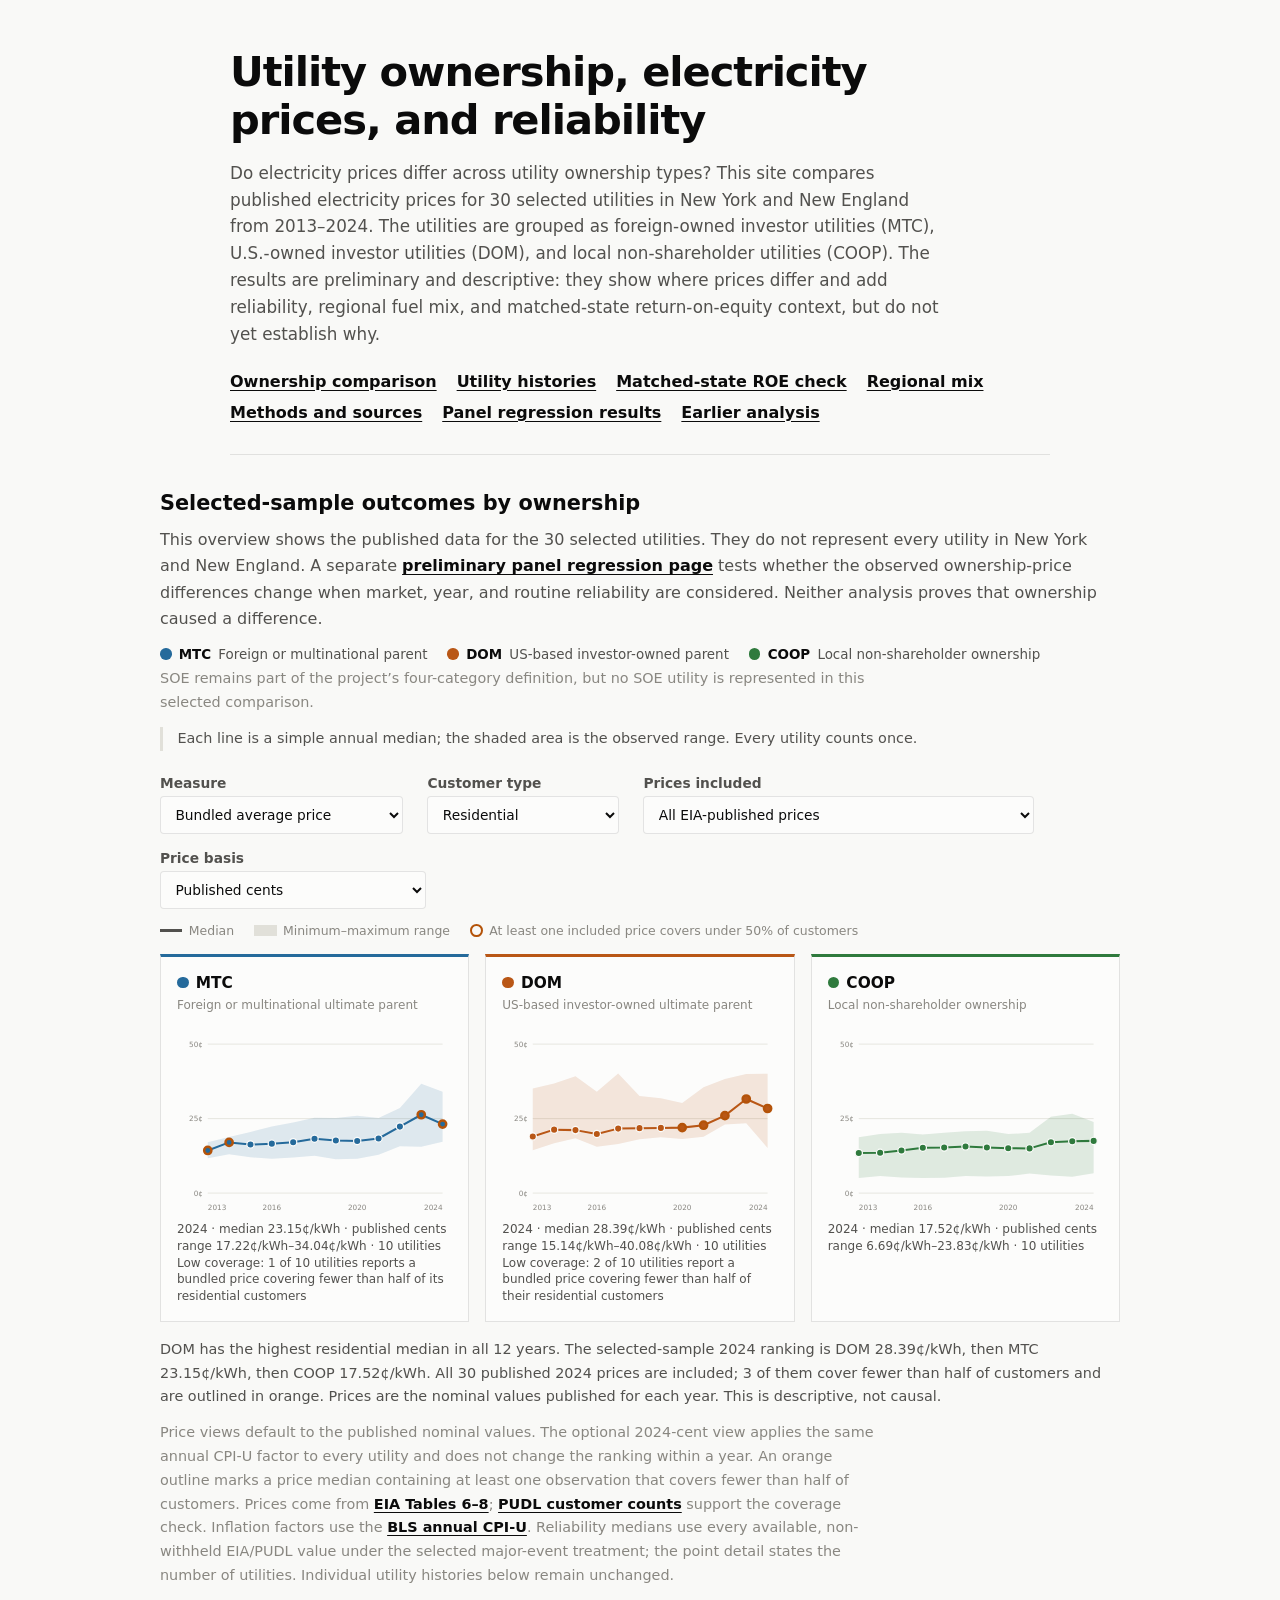
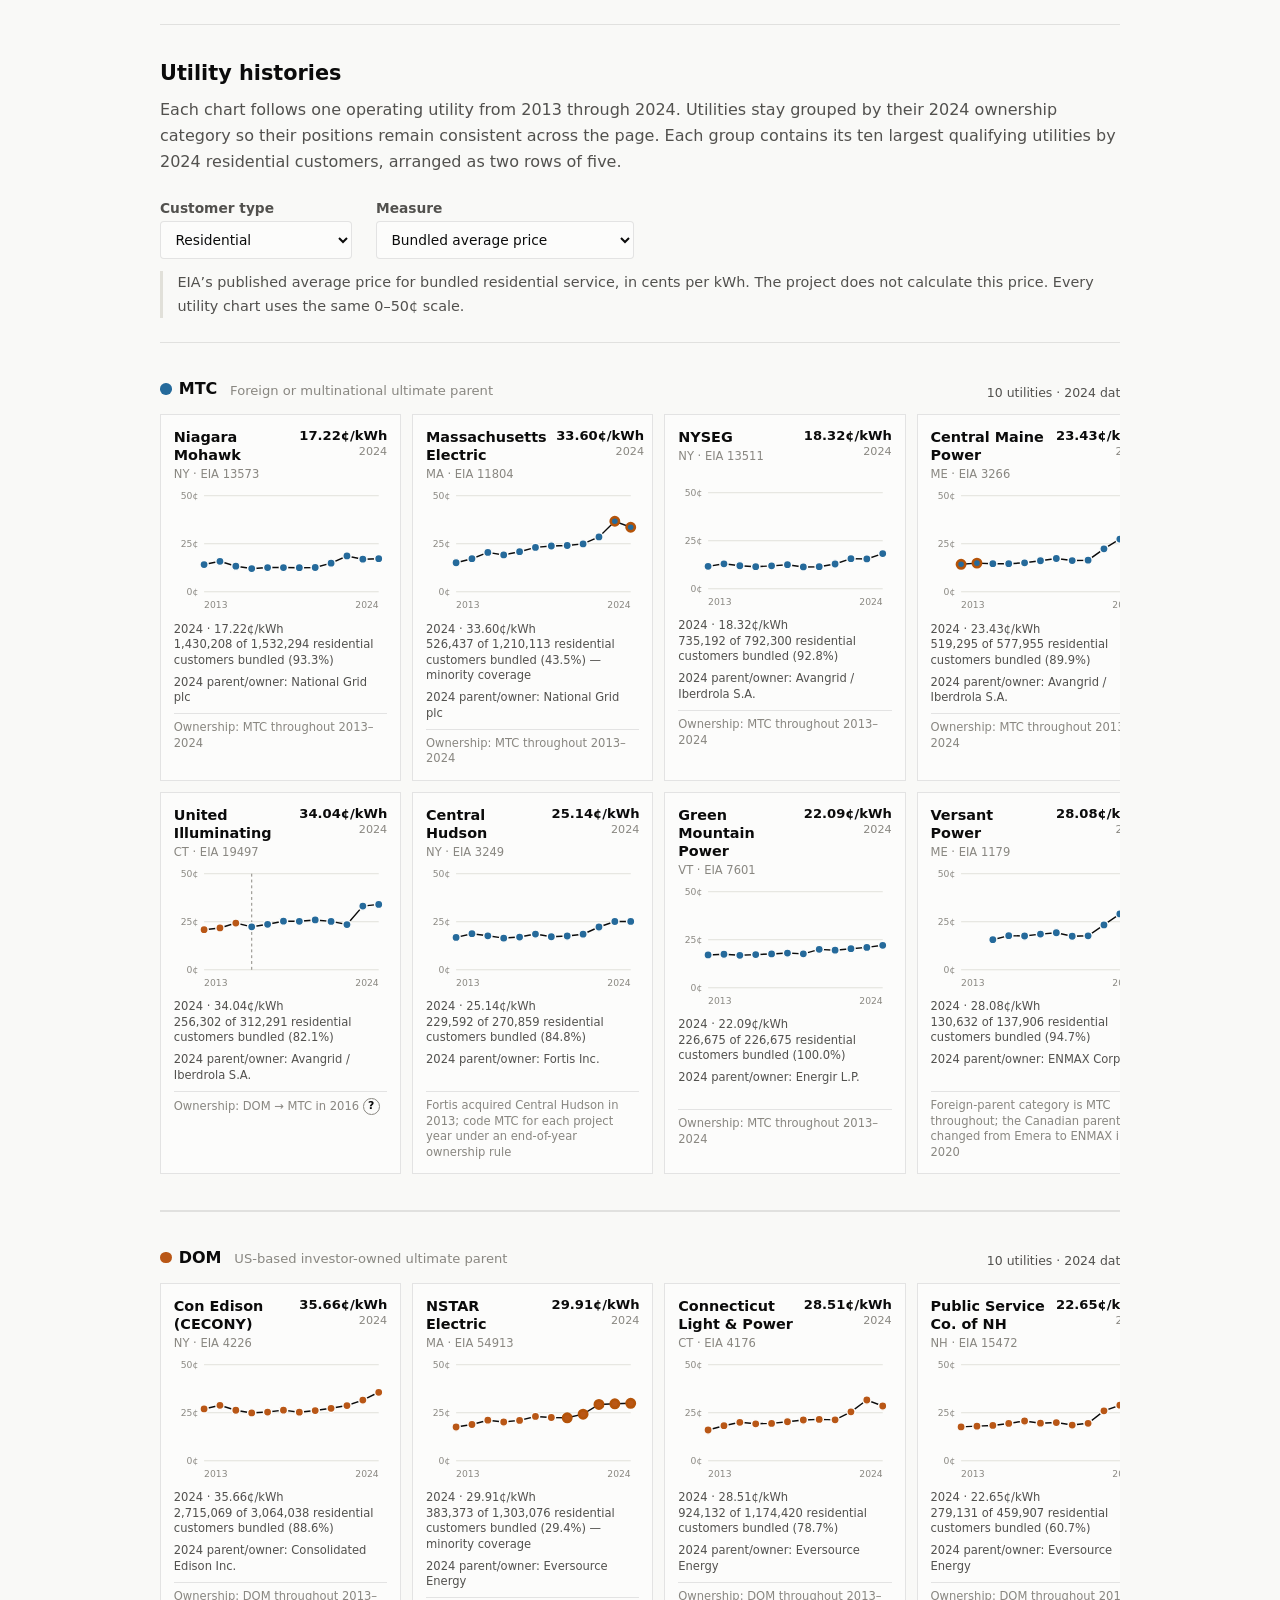
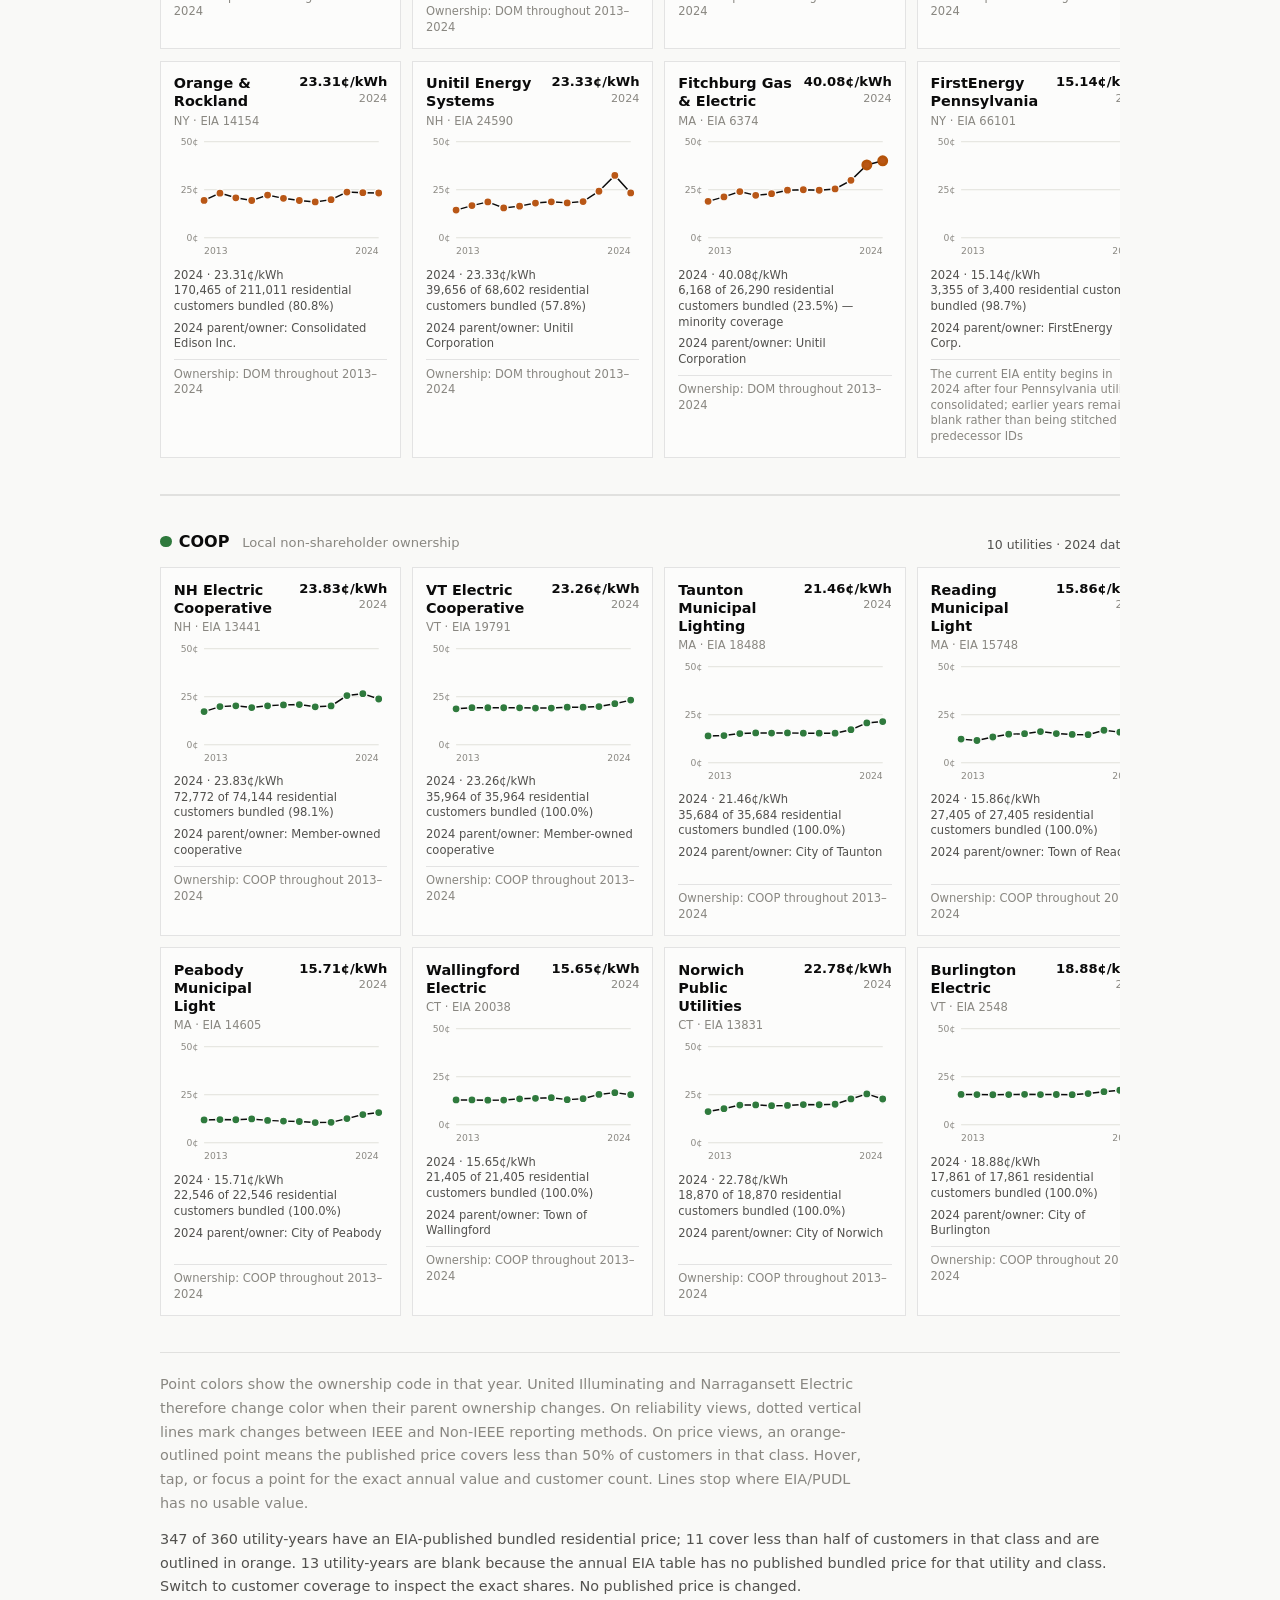
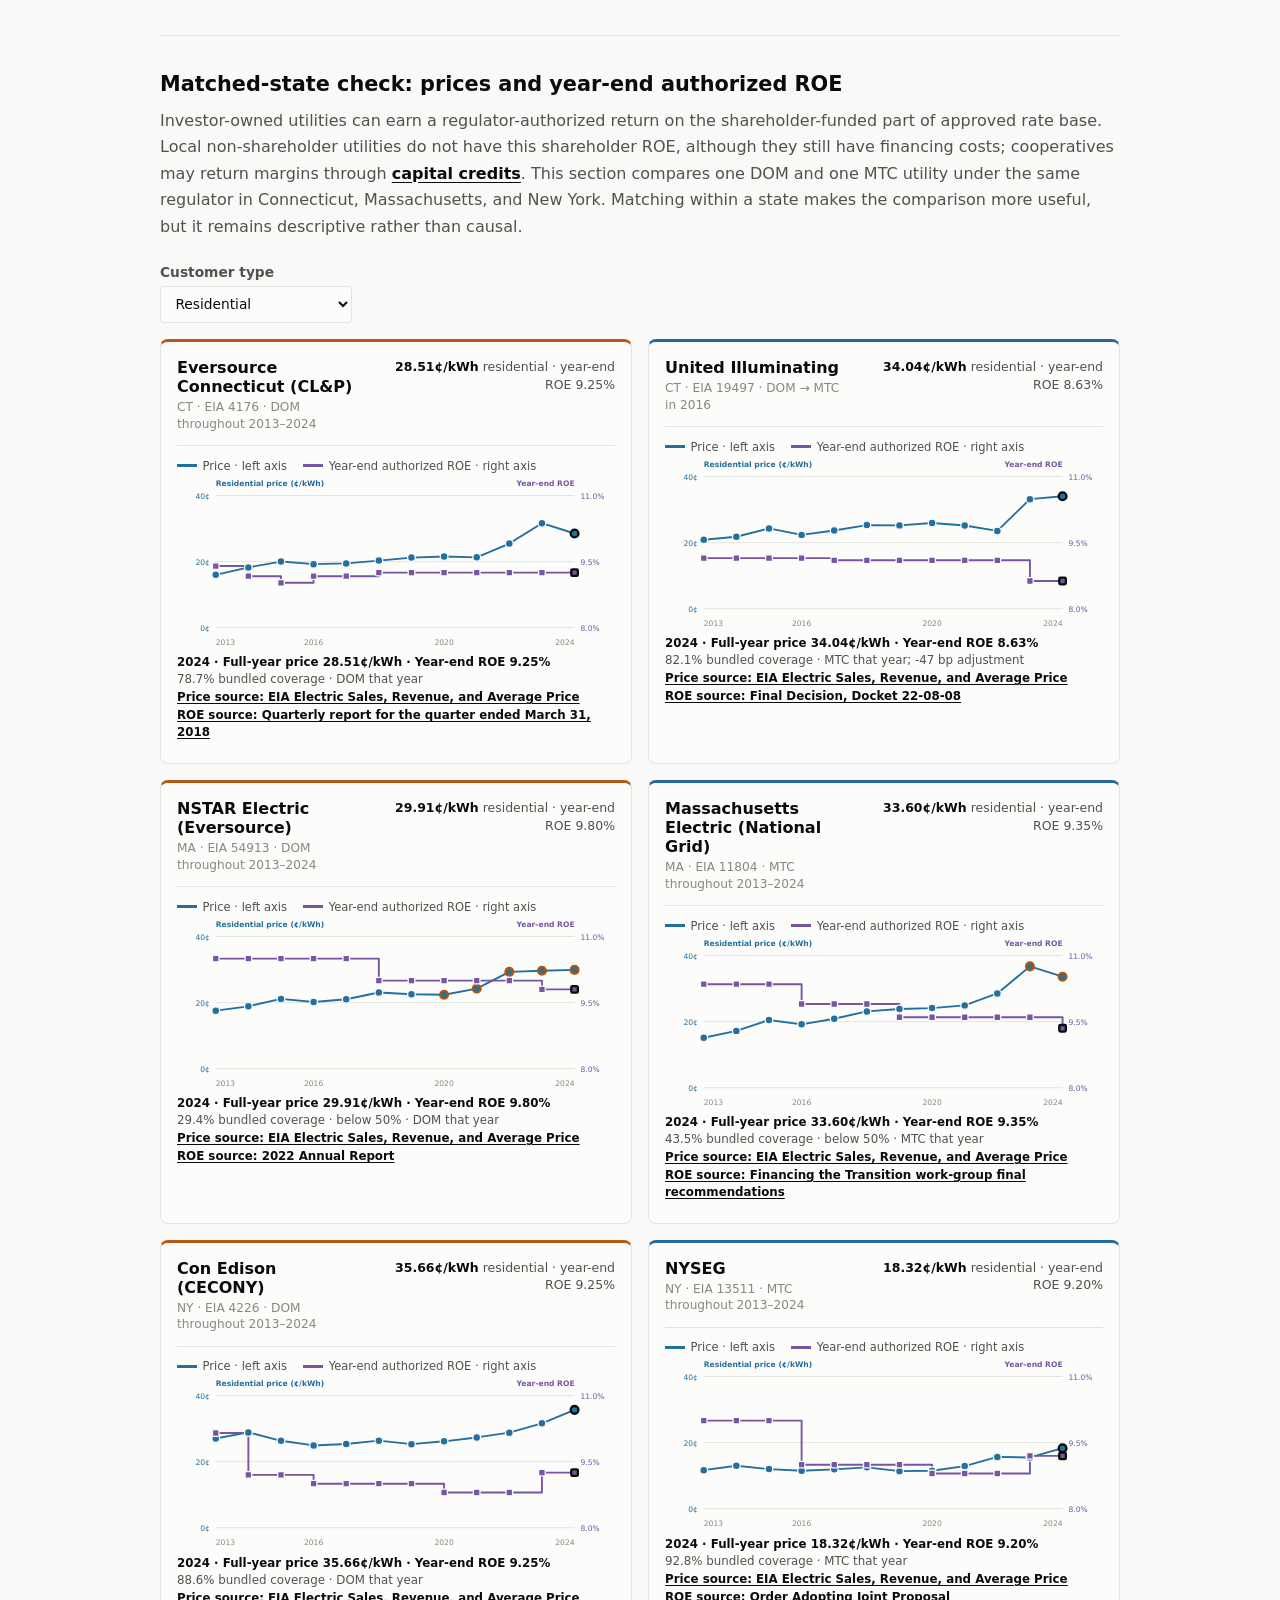
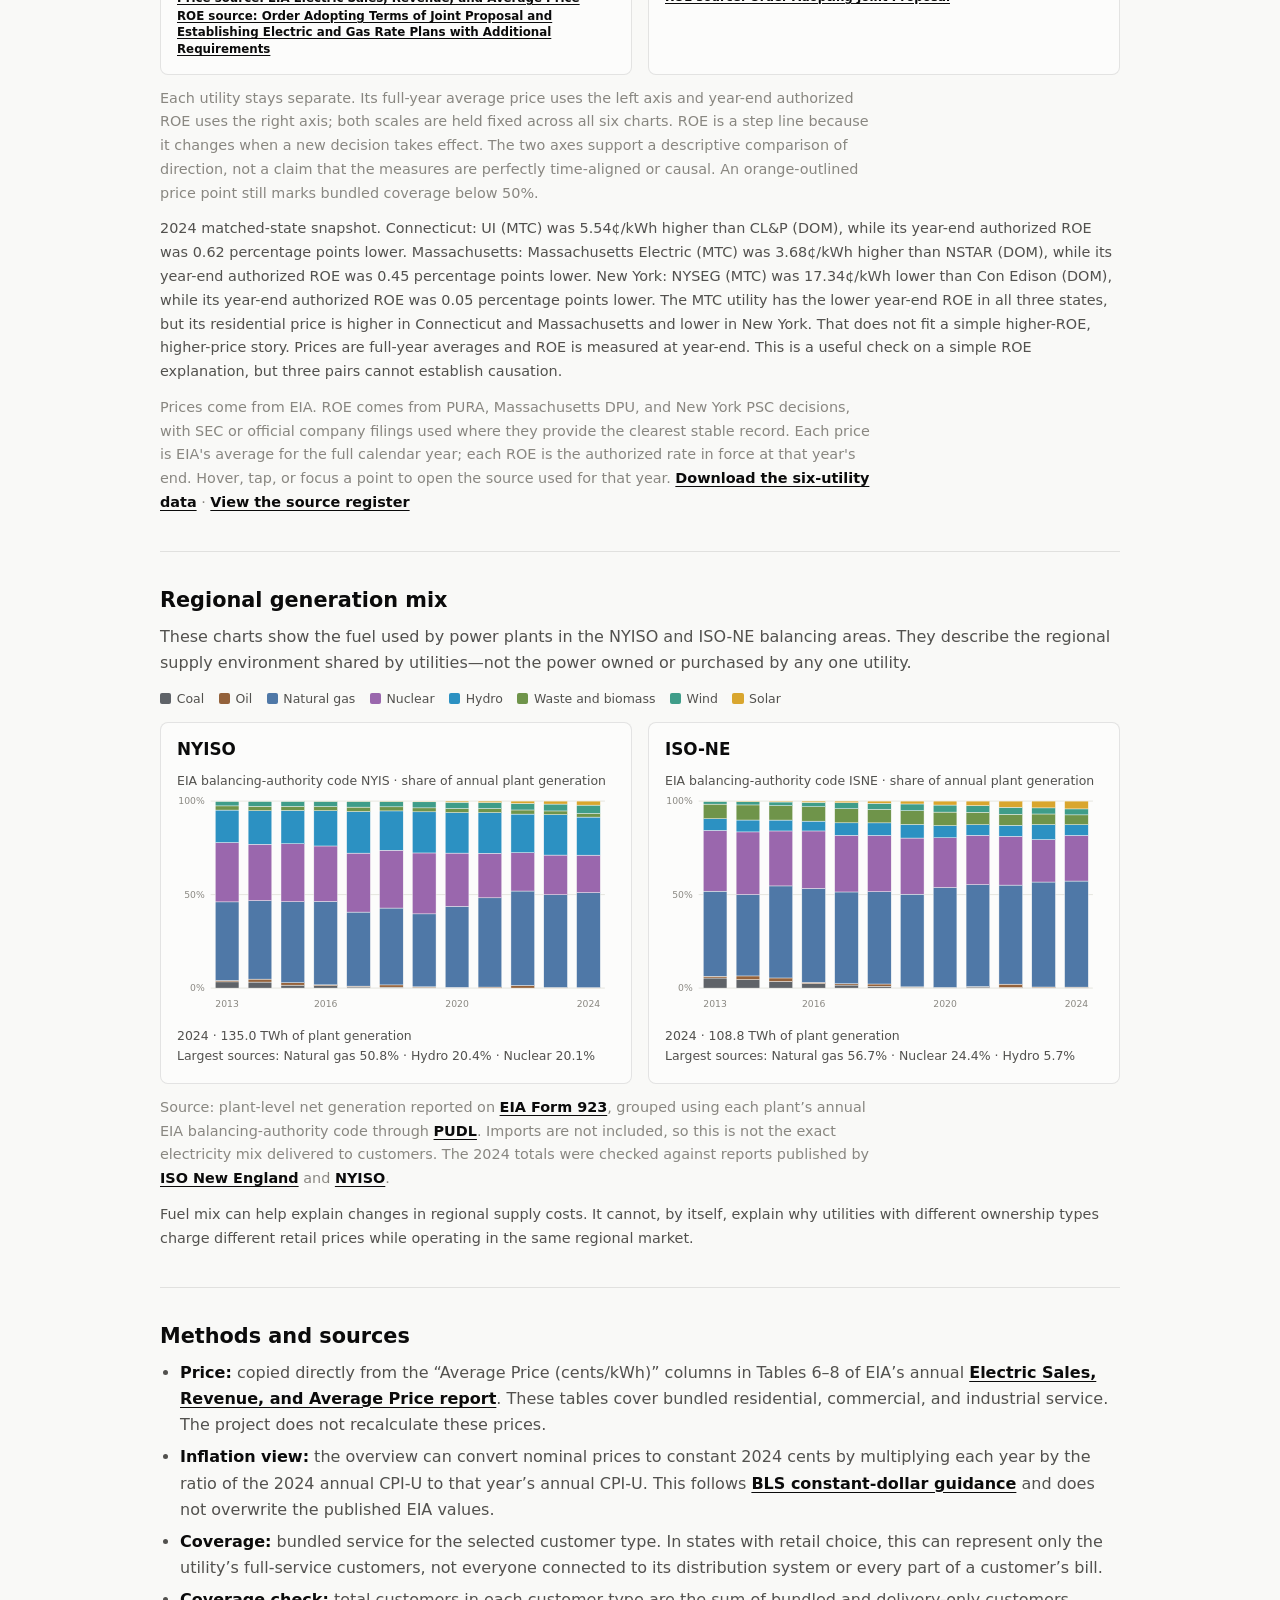
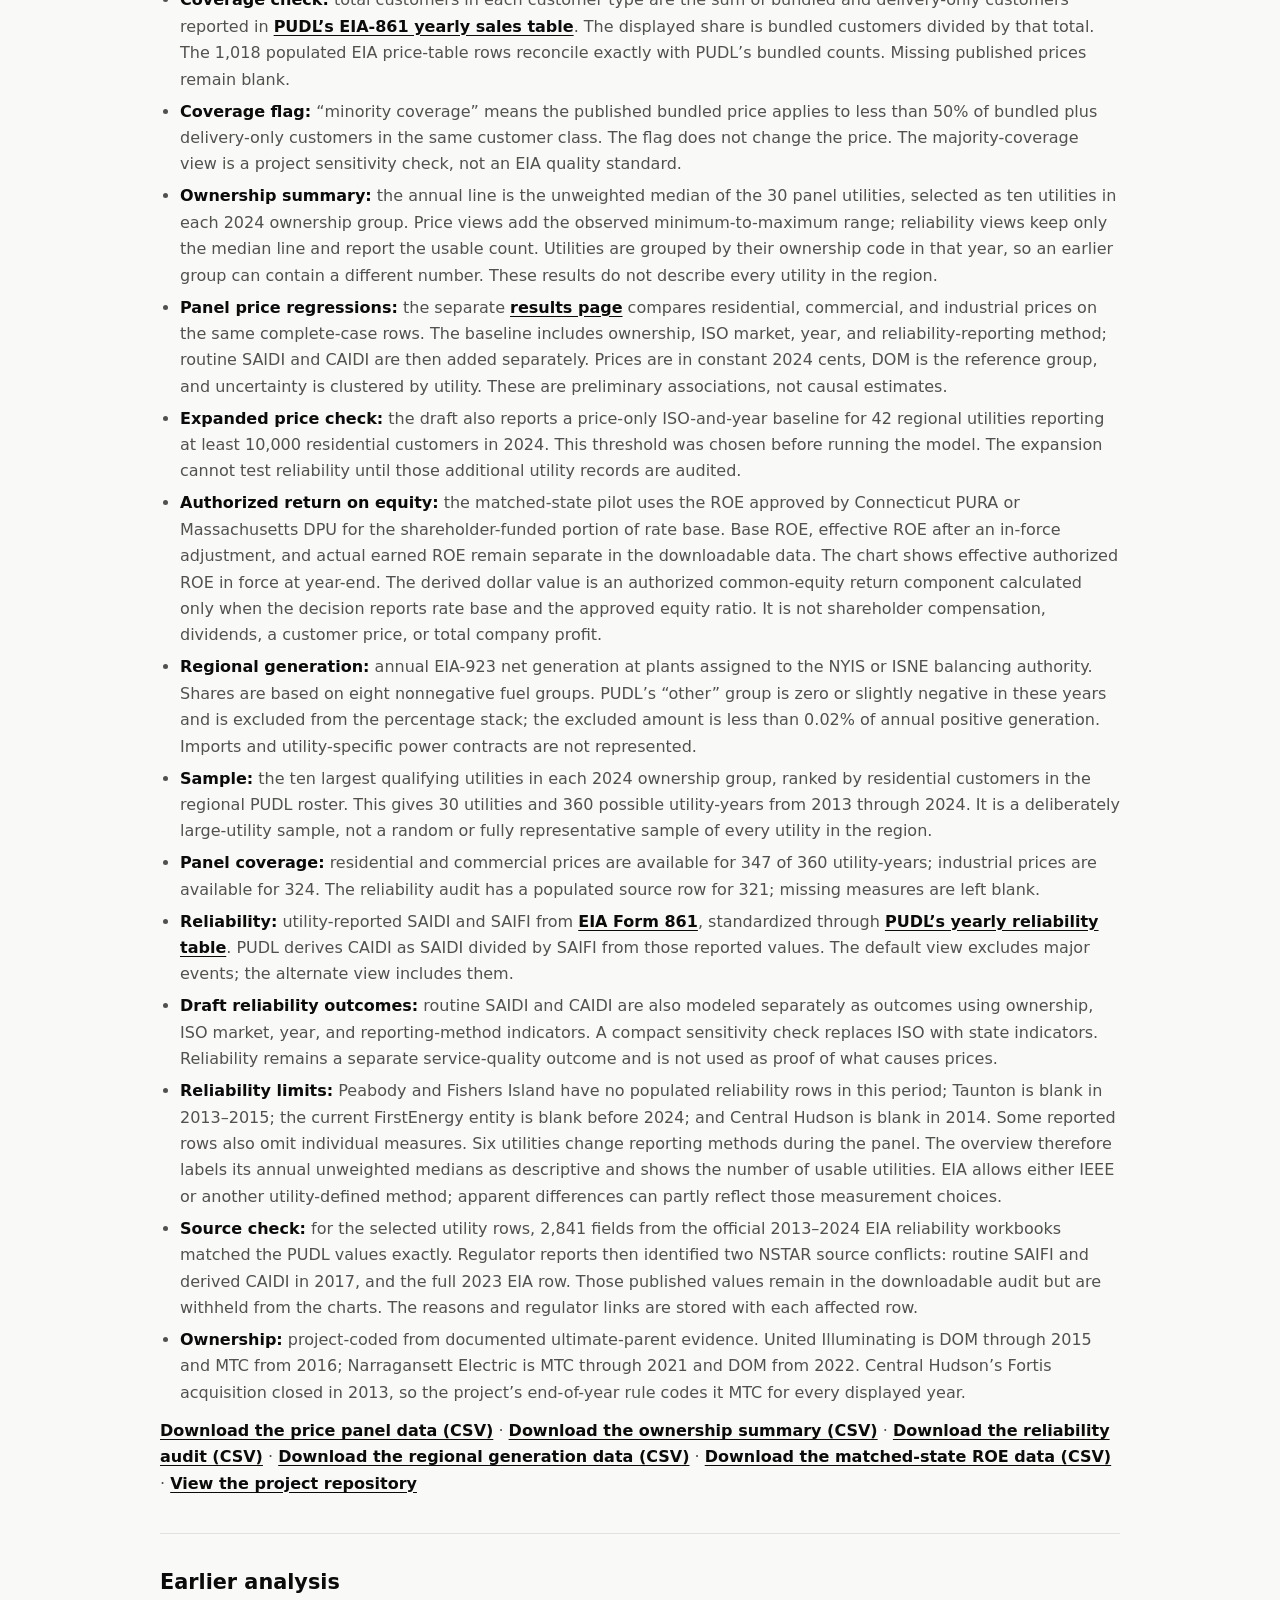
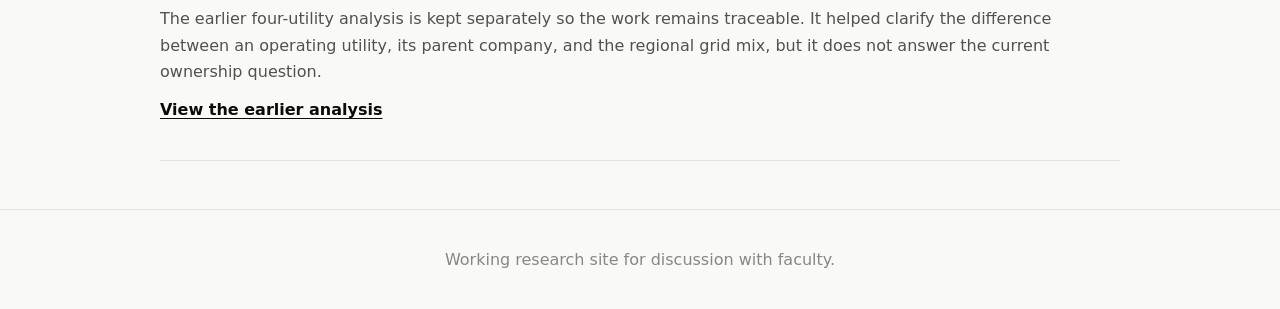
==== site/index.html @ b43a8020 "simplify panel results page" ====
<!DOCTYPE html>
<html lang="en">
<head>
  <meta charset="UTF-8">
  <meta name="viewport" content="width=device-width, initial-scale=1.0">
  <meta name="description" content="Preliminary comparison of published electricity prices, reliability, and ownership for 30 selected utilities in New York and New England, 2013–2024.">
  <title>Utility ownership, prices, and reliability</title>
  <link rel="stylesheet" href="styles.css?v=20260827a">
</head>
<body>
  <header class="research-header">
    <h1>Utility ownership, electricity prices, and reliability</h1>
    <p>
      Do electricity prices differ across utility ownership types? This site compares
      published electricity prices for 30 selected utilities in
      New York and New England from 2013–2024. The utilities are grouped as
      foreign-owned investor utilities (MTC), U.S.-owned investor utilities (DOM),
      and local non-shareholder utilities (COOP). The results are preliminary and
      descriptive: they show where prices differ and add reliability, regional fuel
      mix, and matched-state return-on-equity context, but do not yet establish why.
    </p>
    <nav class="research-nav" aria-label="Project links">
      <a href="#ownership-comparison">Ownership comparison</a>
      <a href="#utility-panels">Utility histories</a>
      <a href="#roe-case-study">Matched-state ROE check</a>
      <a href="#regional-fuel-mix">Regional mix</a>
      <a href="#methods">Methods and sources</a>
      <a href="draft-panel-model.html">Panel regression results</a>
      <a href="previous-findings.html">Earlier analysis</a>
    </nav>
  </header>

  <main class="research-main research-main--wide">
    <section id="ownership-comparison">
      <h2>Selected-sample outcomes by ownership</h2>
      <p>
        This overview shows the published data for the 30 selected utilities. They do
        not represent every utility in New York and New England. A separate
        <a href="draft-panel-model.html">preliminary panel regression page</a> tests whether the
        observed ownership-price differences change when market, year, and routine
        reliability are considered. Neither analysis proves that ownership caused a
        difference.
      </p>
      <div class="ownership-key ownership-key--intro" aria-label="Ownership categories in this comparison">
        <span><i class="ownership-swatch ownership-swatch--mtc"></i><strong>MTC</strong> Foreign or multinational parent</span>
        <span><i class="ownership-swatch ownership-swatch--dom"></i><strong>DOM</strong> US-based investor-owned parent</span>
        <span><i class="ownership-swatch ownership-swatch--coop"></i><strong>COOP</strong> Local non-shareholder ownership</span>
      </div>
      <p class="table-note ownership-key-note">
        SOE remains part of the project’s four-category definition, but no SOE utility
        is represented in this selected comparison.
      </p>
      <div id="observed-comparison-panel">
        <p class="plain-note comparison-view-note">
          Each line is a simple annual median; the shaded area is the observed range.
          Every utility counts once.
        </p>
        <div class="panel-controls comparison-controls">
        <label for="comparison-measure">
          Measure
          <select id="comparison-measure">
            <option value="price">Bundled average price</option>
            <option value="saidi">SAIDI — outage minutes</option>
            <option value="saifi">SAIFI — outage frequency</option>
            <option value="caidi">CAIDI — restoration time</option>
          </select>
        </label>
        <label id="comparison-customer-class-control" for="comparison-customer-class">
          Customer type
          <select id="comparison-customer-class">
            <option value="residential">Residential</option>
            <option value="commercial">Commercial</option>
            <option value="industrial">Industrial</option>
          </select>
        </label>
        <label id="comparison-coverage-rule-control" for="comparison-coverage-rule">
          Prices included
          <select id="comparison-coverage-rule">
            <option value="all_published">All EIA-published prices</option>
            <option value="majority_coverage">Only prices covering at least 50% of customers</option>
          </select>
        </label>
        <label id="comparison-price-basis-control" for="comparison-price-basis">
          Price basis
          <select id="comparison-price-basis">
            <option value="nominal">Published cents</option>
            <option value="real_2024">Inflation-adjusted 2024 cents</option>
          </select>
        </label>
        <label id="comparison-reliability-scope-control" for="comparison-reliability-scope" hidden>
          Reliability treatment
          <select id="comparison-reliability-scope">
            <option value="without-major-events">Exclude major events</option>
            <option value="with-major-events">Include major events</option>
          </select>
        </label>
        </div>
        <div class="comparison-legend" aria-label="Ownership comparison legend">
        <span><i class="comparison-legend__line"></i> Median</span>
        <span id="comparison-range-legend"><i class="comparison-legend__range"></i> Minimum–maximum range</span>
        <span id="comparison-coverage-legend"><i class="comparison-legend__flag"></i> At least one included price covers under 50% of customers</span>
        </div>
        <p id="ownership-comparison-status" class="chart-status" hidden></p>
        <div id="ownership-comparison-charts" class="ownership-comparison-charts" aria-live="polite"></div>
        <p id="ownership-comparison-finding" class="result-note"></p>
        <p class="table-note">
          Price views default to the published nominal values. The optional 2024-cent
          view applies the same annual CPI-U factor to every utility and does not change
          the ranking within a year. An orange outline marks a price median containing
          at least one observation that covers fewer than half of customers. Prices come from
          <a href="https://www.eia.gov/electricity/sales_revenue_price/" target="_blank" rel="noopener">EIA Tables 6–8</a>;
          <a href="https://docs.catalyst.coop/pudl/en/stable/data_dictionaries/pudl_db.html" target="_blank" rel="noopener">PUDL customer counts</a>
          support the coverage check. Inflation factors use the
          <a href="https://www.bls.gov/pir/spm/spm_chart_2025data.htm" target="_blank" rel="noopener">BLS annual CPI-U</a>.
          Reliability medians use every available, non-withheld EIA/PUDL value under the
          selected major-event treatment; the point detail states the number of utilities.
          Individual utility histories below remain unchanged.
        </p>
      </div>
    </section>

    <section id="utility-panels">
      <h2>Utility histories</h2>
      <p>
        Each chart follows one operating utility from 2013 through 2024. Utilities
        stay grouped by their 2024 ownership category so their positions remain
        consistent across the page. Each group contains its ten largest qualifying
        utilities by 2024 residential customers, arranged as two rows of five.
      </p>
      <div class="panel-controls panel-controls--metric">
        <label id="customer-class-control" for="customer-class">
          Customer type
          <select id="customer-class">
            <option value="residential">Residential</option>
            <option value="commercial">Commercial</option>
            <option value="industrial">Industrial</option>
          </select>
        </label>
        <label for="panel-metric">
          Measure
          <select id="panel-metric">
            <option value="price">Bundled average price</option>
            <option value="coverage">Bundled customer coverage</option>
            <option value="saidi">SAIDI — outage minutes</option>
            <option value="saifi">SAIFI — outage frequency</option>
            <option value="caidi">CAIDI — restoration time</option>
          </select>
        </label>
        <label id="reliability-scope-control" for="reliability-scope" hidden>
          Reliability treatment
          <select id="reliability-scope">
            <option value="without-major-events">Exclude major events</option>
            <option value="with-major-events">Include major events</option>
          </select>
        </label>
      </div>
      <p id="metric-description" class="plain-note"></p>
      <p id="matrix-status" class="chart-status" hidden></p>
      <div class="matrix-scroll">
        <div id="utility-matrix" class="utility-matrix" aria-live="polite"></div>
      </div>
      <p class="table-note">
        Point colors show the ownership code in that year. United Illuminating and
        Narragansett Electric therefore change color when their parent ownership
        changes. On reliability views, dotted vertical lines mark changes between
        IEEE and Non-IEEE reporting methods. On price views, an orange-outlined point
        means the published price covers less than 50% of customers in that class.
        Hover, tap, or focus a point for the exact annual value and customer count.
        Lines stop where EIA/PUDL has no usable value.
      </p>
      <p id="metric-finding" class="result-note"></p>
    </section>

    <section id="roe-case-study">
      <h2>Matched-state check: prices and year-end authorized ROE</h2>
      <p>
        Investor-owned utilities can earn a regulator-authorized return on the
        shareholder-funded part of approved rate base. Local non-shareholder utilities
        do not have this shareholder ROE, although they still have financing costs;
        cooperatives may return margins through
        <a href="https://www.irs.gov/pub/irs-wd/0838008.pdf" target="_blank" rel="noopener">capital credits</a>.
        This section compares one DOM and one MTC utility under the same regulator in
        Connecticut, Massachusetts, and New York. Matching within a state makes the
        comparison more useful, but it remains descriptive rather than causal.
      </p>
      <div class="panel-controls ct-case-study-controls">
        <label for="ct-case-customer-class">
          Customer type
          <select id="ct-case-customer-class">
            <option value="residential">Residential</option>
            <option value="commercial">Commercial</option>
            <option value="industrial">Industrial</option>
          </select>
        </label>
      </div>
      <p id="ct-case-study-status" class="chart-status" hidden></p>
      <div id="ct-case-study-charts" class="ct-case-study-grid" aria-live="polite"></div>
      <p class="table-note">
        Each utility stays separate. Its full-year average price uses the left axis
        and year-end authorized ROE uses the right axis; both scales are held fixed
        across all six charts. ROE is a step line because it changes when a new
        decision takes effect. The two axes support a descriptive comparison of
        direction, not a claim that the measures are perfectly time-aligned or causal.
        An orange-outlined price point still marks bundled coverage below 50%.
      </p>
      <p id="ct-case-study-finding" class="result-note"></p>
      <p class="table-note">
        Prices come from EIA. ROE comes from PURA, Massachusetts DPU, and New York PSC decisions,
        with SEC or official company filings used where they provide the clearest
        stable record. Each price is EIA's average for the full calendar year; each
        ROE is the authorized rate in force at that year's end. Hover, tap, or focus
        a point to open the source used for that year.
        <a href="data/roe_case_study.csv">Download the six-utility data</a>
        ·
        <a href="data/roe_source_register.csv">View the source register</a>
      </p>
    </section>

    <section id="regional-fuel-mix">
      <h2>Regional generation mix</h2>
      <p>
        These charts show the fuel used by power plants in the NYISO and ISO-NE
        balancing areas. They describe the regional supply environment shared by
        utilities—not the power owned or purchased by any one utility.
      </p>
      <div id="iso-fuel-mix-legend" class="iso-fuel-mix-legend" aria-label="Fuel legend"></div>
      <p id="iso-fuel-mix-status" class="chart-status" hidden></p>
      <div id="iso-fuel-mix-charts" class="iso-fuel-mix-charts" aria-live="polite"></div>
      <p class="table-note">
        Source: plant-level net generation reported on
        <a href="https://www.eia.gov/electricity/data/eia923/" target="_blank" rel="noopener">EIA Form 923</a>,
        grouped using each plant’s annual EIA balancing-authority code through
        <a href="https://catalystcoop-pudl.readthedocs.io/en/stable/data_sources/eia923.html" target="_blank" rel="noopener">PUDL</a>.
        Imports are not included, so this is not the exact electricity mix delivered
        to customers. The 2024 totals were checked against reports published by
        <a href="https://www.iso-ne.com/static-assets/documents/100028/final-2024-air-emission-report.pdf" target="_blank" rel="noopener">ISO New England</a>
        and
        <a href="https://www.nyiso.com/documents/20142/2223020/2025-Power-Trends.pdf/" target="_blank" rel="noopener">NYISO</a>.
      </p>
      <p class="result-note">
        Fuel mix can help explain changes in regional supply costs. It cannot, by
        itself, explain why utilities with different ownership types charge different
        retail prices while operating in the same regional market.
      </p>
    </section>

    <section id="methods">
      <h2>Methods and sources</h2>
      <ul>
        <li>
          <strong>Price:</strong> copied directly from the “Average Price
          (cents/kWh)” columns in Tables 6–8 of EIA’s annual
          <a href="https://www.eia.gov/electricity/sales_revenue_price/" target="_blank" rel="noopener">Electric Sales, Revenue, and Average Price report</a>.
          These tables cover bundled residential, commercial, and industrial
          service. The project does not recalculate these prices.
        </li>
        <li>
          <strong>Inflation view:</strong> the overview can convert nominal prices to
          constant 2024 cents by multiplying each year by the ratio of the 2024 annual
          CPI-U to that year’s annual CPI-U. This follows
          <a href="https://www.bls.gov/cpi/factsheets/purchasing-power-constant-dollars.htm" target="_blank" rel="noopener">BLS constant-dollar guidance</a>
          and does not overwrite the published EIA values.
        </li>
        <li>
          <strong>Coverage:</strong> bundled service for the selected customer type.
          In states with retail choice, this can represent only the utility’s
          full-service customers, not everyone connected to its distribution system
          or every part of a customer’s bill.
        </li>
        <li>
          <strong>Coverage check:</strong> total customers in each customer type are
          the sum of bundled and delivery-only customers reported in
          <a href="https://docs.catalyst.coop/pudl/en/stable/data_dictionaries/pudl_db.html" target="_blank" rel="noopener">PUDL’s EIA-861 yearly sales table</a>.
          The displayed share is bundled customers divided by that total. The 1,018
          populated EIA price-table rows reconcile exactly with PUDL’s bundled
          counts. Missing published prices remain blank.
        </li>
        <li>
          <strong>Coverage flag:</strong> “minority coverage” means the published
          bundled price applies to less than 50% of bundled plus delivery-only
          customers in the same customer class. The flag does not change the price.
          The majority-coverage view is a project sensitivity check, not an EIA
          quality standard.
        </li>
        <li>
          <strong>Ownership summary:</strong> the annual line is the unweighted median
          of the 30 panel utilities, selected as ten utilities in each 2024 ownership
          group. Price views add the observed minimum-to-maximum range; reliability
          views keep only the median line and report the usable count. Utilities are
          grouped by their ownership code in that year, so an earlier group can contain
          a different number. These results do not describe every utility in the region.
        </li>
        <li>
          <strong>Panel price regressions:</strong> the separate
          <a href="draft-panel-model.html">results page</a> compares residential,
          commercial, and industrial prices on the same complete-case rows. The
          baseline includes ownership, ISO market, year, and reliability-reporting
          method; routine SAIDI and CAIDI are then added separately. Prices are in
          constant 2024 cents, DOM is the reference group, and uncertainty is clustered
          by utility. These are preliminary associations, not causal estimates.
        </li>
        <li>
          <strong>Expanded price check:</strong> the draft also reports a price-only
          ISO-and-year baseline for 42 regional utilities reporting at least 10,000
          residential customers in 2024. This threshold was chosen before running the
          model. The expansion cannot test reliability until those additional utility
          records are audited.
        </li>
        <li>
          <strong>Authorized return on equity:</strong> the matched-state pilot uses
          the ROE approved by Connecticut PURA or Massachusetts DPU for the
          shareholder-funded portion of rate base. Base ROE, effective ROE after an
          in-force adjustment, and actual earned ROE remain separate in the
          downloadable data. The chart shows effective authorized ROE in force at
          year-end. The derived dollar value is an authorized common-equity return
          component calculated only when the decision reports rate base and the
          approved equity ratio. It is not shareholder compensation, dividends, a
          customer price, or total company profit.
        </li>
        <li>
          <strong>Regional generation:</strong> annual EIA-923 net generation at
          plants assigned to the NYIS or ISNE balancing authority. Shares are based
          on eight nonnegative fuel groups. PUDL’s “other” group is zero or slightly
          negative in these years and is excluded from the percentage stack; the
          excluded amount is less than 0.02% of annual positive generation. Imports
          and utility-specific power contracts are not represented.
        </li>
        <li>
          <strong>Sample:</strong> the ten largest qualifying utilities in each 2024
          ownership group, ranked by residential customers in the regional PUDL
          roster. This gives 30 utilities and 360 possible utility-years from 2013
          through 2024. It is a deliberately large-utility sample, not a random or
          fully representative sample of every utility in the region.
        </li>
        <li>
          <strong>Panel coverage:</strong> residential and commercial prices are
          available for 347 of 360 utility-years; industrial prices are available
          for 324. The reliability audit has a populated source row for 321;
          missing measures are left blank.
        </li>
        <li>
          <strong>Reliability:</strong> utility-reported SAIDI and SAIFI from
          <a href="https://www.eia.gov/electricity/data/eia861/" target="_blank" rel="noopener">EIA Form 861</a>,
          standardized through
          <a href="https://catalystcoop-pudl.readthedocs.io/en/stable/data_sources/eia861.html" target="_blank" rel="noopener">PUDL’s yearly reliability table</a>.
          PUDL derives CAIDI as SAIDI divided by SAIFI from those reported values.
          The default view excludes major events; the alternate view includes them.
        </li>
        <li>
          <strong>Draft reliability outcomes:</strong> routine SAIDI and CAIDI are also
          modeled separately as outcomes using ownership, ISO market, year, and
          reporting-method indicators. A compact sensitivity check replaces ISO with
          state indicators. Reliability remains a separate service-quality outcome and
          is not used as proof of what causes prices.
        </li>
        <li>
          <strong>Reliability limits:</strong> Peabody and Fishers Island have no
          populated reliability rows in this period; Taunton is blank in 2013–2015;
          the current FirstEnergy entity is blank before 2024; and Central Hudson is
          blank in 2014. Some reported rows also omit individual measures. Six
          utilities change reporting methods during the panel. The overview therefore
          labels its annual unweighted medians as descriptive and shows the number of
          usable utilities. EIA allows either IEEE or another utility-defined method;
          apparent differences can partly reflect those measurement choices.
        </li>
        <li>
          <strong>Source check:</strong> for the selected utility rows, 2,841 fields
          from the official 2013–2024 EIA reliability workbooks matched the PUDL
          values exactly. Regulator reports then identified two NSTAR source
          conflicts: routine SAIFI and derived CAIDI in 2017, and the full 2023 EIA
          row. Those published values remain in the downloadable audit but are
          withheld from the charts. The reasons and regulator links are stored with
          each affected row.
        </li>
        <li>
          <strong>Ownership:</strong> project-coded from documented ultimate-parent
          evidence. United Illuminating is DOM through 2015 and MTC from 2016;
          Narragansett Electric is MTC through 2021 and DOM from 2022. Central
          Hudson’s Fortis acquisition closed in 2013, so the project’s
          end-of-year rule codes it MTC for every displayed year.
        </li>
      </ul>
      <p>
        <a href="data/utility_price_panel.csv">Download the price panel data (CSV)</a>
        ·
        <a href="data/ownership_price_summary.csv">Download the ownership summary (CSV)</a>
        ·
        <a href="data/reliability_panel.csv">Download the reliability audit (CSV)</a>
        ·
        <a href="data/iso_fuel_mix.csv">Download the regional generation data (CSV)</a>
        ·
        <a href="data/roe_case_study.csv">Download the matched-state ROE data (CSV)</a>
        ·
        <a href="https://github.com/alexl1239/NE-NY-Generation-Analysis" target="_blank" rel="noopener">View the project repository</a>
      </p>
    </section>

    <section>
      <h2>Earlier analysis</h2>
      <p>
        The earlier four-utility analysis is kept separately so the work remains
        traceable. It helped clarify the difference between an operating utility, its
        parent company, and the regional grid mix, but it does not answer the current
        ownership question.
      </p>
      <p><a href="previous-findings.html">View the earlier analysis</a></p>
    </section>
  </main>

  <footer class="page-footer research-footer">
    <p>Working research site for discussion with faculty.</p>
  </footer>

  <script src="data/utility_price_panel.js?v=20260810a"></script>
  <script src="data/ownership_price_summary.js"></script>
  <script src="data/reliability_panel.js?v=20260810a"></script>
  <script src="data/iso_fuel_mix.js"></script>
  <script src="data/roe_case_study.js?v=20260820b"></script>
  <script src="panel.js?v=20260827a"></script>
</body>
</html>
---- site/styles.css ----
:root {
  color-scheme: light;
  --surface: #fcfcfb;
  --page: #f9f9f7;
  --ink-primary: #0b0b0b;
  --ink-secondary: #52514e;
  --ink-muted: #898781;
  --gridline: #e1e0d9;
  --border: rgba(11, 11, 11, 0.10);

  --fuel-gas: #2a78d6;
  --fuel-hydro: #008300;
  --fuel-oil: #e87ba4;
  --fuel-other: #eda100;
  --fuel-solar: #1baf7a;

  /* Regional grid mix section uses its own fixed 8-slot order (Coal, Gas,
     Hydro, Nuclear, Oil, Solar, Waste, Wind) -- a separate section with its
     own legend, so it doesn't need to match --fuel-* above slot for slot. */
  --grid-coal: #2a78d6;
  --grid-gas: #008300;
  --grid-hydro: #e87ba4;
  --grid-nuclear: #eda100;
  --grid-oil: #1baf7a;
  --grid-solar: #eb6834;
  --grid-waste: #4a3aa7;
  --grid-wind: #e34948;

  /* Residential rate comparison reuses 4 already-validated hues from the
     grid palette above, in a fixed per-utility order distinct from their
     fuel meaning there -- separate chart, separate legend. */
  --rate-nyseg: #2a78d6;
  --rate-nstar: #eda100;
  --rate-conedison: #e34948;
  --rate-unitedilluminating: #4a3aa7;

  --ownership-mtc: #256a9b;
  --ownership-dom: #b95716;
  --ownership-coop: #2f7a3d;
  --metric-price: #246f9e;
  --metric-roe: #7655a3;

  --iso-coal: #5f6368;
  --iso-oil: #94623b;
  --iso-gas: #4f78a7;
  --iso-nuclear: #9a67ad;
  --iso-hydro: #2c91c2;
  --iso-waste: #6f944a;
  --iso-wind: #3f9d89;
  --iso-solar: #d9a62e;
}

@media (prefers-color-scheme: dark) {
  :root {
    color-scheme: dark;
    --surface: #1a1a19;
    --page: #0d0d0d;
    --ink-primary: #ffffff;
    --ink-secondary: #c3c2b7;
    --ink-muted: #898781;
    --gridline: #2c2c2a;
    --border: rgba(255, 255, 255, 0.10);

    --fuel-gas: #3987e5;
    --fuel-hydro: #008300;
    --fuel-oil: #d55181;
    --fuel-other: #c98500;
    --fuel-solar: #199e70;

    --grid-coal: #3987e5;
    --grid-gas: #008300;
    --grid-hydro: #d55181;
    --grid-nuclear: #c98500;
    --grid-oil: #199e70;
    --grid-solar: #d95926;
    --grid-waste: #9085e9;
    --grid-wind: #e66767;

    --rate-nyseg: #3987e5;
    --rate-nstar: #c98500;
    --rate-conedison: #e66767;
    --rate-unitedilluminating: #9085e9;

    --ownership-mtc: #63a9dc;
    --ownership-dom: #e68a4d;
    --metric-price: #69b4e3;
    --metric-roe: #b797e3;
    --ownership-coop: #67b874;

    --iso-coal: #92979c;
    --iso-oil: #c18a61;
    --iso-gas: #6f9ed1;
    --iso-nuclear: #bd8dcb;
    --iso-hydro: #55b4df;
    --iso-waste: #91b86a;
    --iso-wind: #61c0aa;
    --iso-solar: #efc45c;
  }
}

* {
  box-sizing: border-box;
}

[hidden] {
  display: none !important;
}

body {
  margin: 0;
  font-family: system-ui, -apple-system, "Segoe UI", sans-serif;
  background: var(--page);
  color: var(--ink-primary);
}

.page-header {
  padding: 2.5rem 1.5rem 1.5rem;
  max-width: 960px;
  margin: 0 auto;
}

.page-header h1 {
  margin: 0 0 0.5rem;
  font-size: 1.75rem;
}

.subtitle {
  color: var(--ink-secondary);
  margin: 0;
  max-width: 640px;
}

main {
  max-width: 960px;
  margin: 0 auto;
  padding: 0 1.5rem 3rem;
}

.chart-status {
  margin: 0 0 1.5rem;
  padding: 0.85rem 1rem;
  border: 1px solid var(--border);
  background: var(--surface);
  color: var(--ink-secondary);
  line-height: 1.5;
}

.section-block {
  margin-bottom: 2.5rem;
}

.section-title {
  margin: 0 0 0.4rem;
  font-size: 1.3rem;
}

.section-note {
  color: var(--ink-secondary);
  margin: 0 0 1.25rem;
  max-width: 720px;
  line-height: 1.5;
}

.charts {
  display: grid;
  grid-template-columns: repeat(auto-fit, minmax(380px, 1fr));
  gap: 1.5rem;
}

.chart-card {
  background: var(--surface);
  border: 1px solid var(--border);
  border-radius: 8px;
  padding: 1rem 1.25rem 1.5rem;
}

.chart-card h3 {
  margin: 0 0 0.25rem;
  font-size: 1.1rem;
  color: var(--ink-primary);
}

.chart-entity {
  margin: 0 0 0.75rem;
  font-size: 0.8rem;
  color: var(--ink-muted);
  line-height: 1.4;
}

.chart-wrap {
  position: relative;
  height: 280px;
}

.chart-wrap--wide {
  height: 360px;
}

.chart-caveat {
  margin: 0.75rem 0 0;
  font-size: 0.8rem;
  color: var(--ink-muted);
  line-height: 1.4;
}

.methodology {
  background: var(--surface);
  border: 1px solid var(--border);
  border-radius: 8px;
  padding: 1.5rem;
}

.methodology h2 {
  margin-top: 0;
  font-size: 1.1rem;
}

.methodology ul {
  color: var(--ink-secondary);
  line-height: 1.6;
  padding-left: 1.25rem;
}

.methodology code {
  background: var(--gridline);
  padding: 0.1rem 0.3rem;
  border-radius: 4px;
  font-size: 0.9em;
}

.page-footer {
  text-align: center;
  padding: 1.5rem;
  color: var(--ink-muted);
}

.page-footer a {
  color: var(--ink-secondary);
}

/* Professor-facing draft panel model. */

.draft-model-header {
  padding-top: 2.25rem;
}

.draft-model-nav {
  margin: 0 0 2.25rem;
}

.draft-eyebrow {
  margin: 0 0 0.5rem !important;
  color: var(--ownership-mtc) !important;
  font-size: 0.76rem !important;
  font-weight: 800;
  letter-spacing: 0.09em;
  text-transform: uppercase;
}

.draft-warning {
  max-width: 720px;
  margin-top: 1.5rem;
  padding: 0.9rem 1rem;
  border: 1px solid color-mix(in srgb, var(--ownership-dom) 45%, var(--border));
  border-left: 4px solid var(--ownership-dom);
  border-radius: 5px;
  background: color-mix(in srgb, var(--ownership-dom) 7%, var(--surface));
  color: var(--ink-secondary);
  line-height: 1.55;
}

.draft-warning strong {
  color: var(--ink-primary);
}

.draft-model-main section {
  padding-block: 2.75rem;
}

.draft-question-grid,
.draft-stat-grid,
.draft-decision-grid,
.draft-definition-grid,
.draft-method-grid,
.draft-reliability-cards {
  display: grid;
  gap: 1rem;
}

.draft-question-grid {
  grid-template-columns: repeat(3, minmax(0, 1fr));
  margin-top: 1.25rem;
}

.draft-question-grid article,
.draft-decision-grid article,
.draft-method-grid article,
.draft-reliability-card {
  padding: 1.25rem;
  border: 1px solid var(--border);
  border-radius: 8px;
  background: var(--surface);
}

.draft-question-grid article > span {
  display: grid;
  width: 1.8rem;
  height: 1.8rem;
  place-items: center;
  border-radius: 999px;
  background: var(--gridline);
  color: var(--ink-primary);
  font-size: 0.8rem;
  font-weight: 800;
}

.draft-question-grid h3,
.draft-decision-grid h3,
.draft-method-grid h3,
.draft-reliability-card h3 {
  margin: 0.85rem 0 0;
  font-size: 1rem;
}

.draft-question-grid p,
.draft-decision-grid p,
.draft-method-grid p,
.draft-reliability-card p {
  margin-top: 0.45rem;
  font-size: 0.9rem;
}

.draft-section-heading {
  display: flex;
  align-items: end;
  justify-content: space-between;
  gap: 1.5rem;
}

.draft-section-heading h2 {
  margin-bottom: 0;
}

.draft-select {
  display: grid;
  flex: 0 0 auto;
  gap: 0.35rem;
  color: var(--ink-secondary);
  font-size: 0.82rem;
  font-weight: 700;
}

.draft-select select {
  min-width: 13.5rem;
  padding: 0.55rem 2rem 0.55rem 0.65rem;
  border: 1px solid var(--border);
  border-radius: 5px;
  background: var(--surface);
  color: var(--ink-primary);
  font: inherit;
  font-weight: 500;
}

.draft-finding-card {
  margin-top: 1.4rem;
  padding: 1.35rem 1.5rem;
  border: 1px solid color-mix(in srgb, var(--ownership-mtc) 35%, var(--border));
  border-radius: 8px;
  background: color-mix(in srgb, var(--ownership-mtc) 6%, var(--surface));
}

.draft-finding-label {
  margin: 0 !important;
  color: var(--ownership-mtc) !important;
  font-size: 0.76rem !important;
  font-weight: 800;
  letter-spacing: 0.07em;
  text-transform: uppercase;
}

.draft-finding-card h3 {
  margin: 0.45rem 0 0;
  font-size: clamp(1.2rem, 2.5vw, 1.55rem);
  line-height: 1.3;
}

.draft-finding-card p:last-child {
  max-width: 980px;
  margin-top: 0.65rem;
}

.draft-stat-grid {
  grid-template-columns: repeat(3, minmax(0, 1fr));
  max-width: 760px;
  margin-top: 1rem;
}

.draft-stat-grid article {
  padding: 1rem 1.1rem;
  border: 1px solid var(--border);
  border-radius: 7px;
  background: var(--surface);
}

.draft-stat-grid span {
  display: block;
  color: var(--ink-primary);
  font-size: 1.35rem;
  font-weight: 800;
  font-variant-numeric: tabular-nums;
}

.draft-stat-grid p {
  margin: 0.15rem 0 0;
  font-size: 0.78rem;
}

.draft-chart-card {
  margin-top: 1.5rem;
  padding: 1.35rem 1.5rem;
  border: 1px solid var(--border);
  border-radius: 8px;
  background: var(--surface);
}

.draft-chart-heading {
  display: flex;
  align-items: start;
  justify-content: space-between;
  gap: 1rem;
}

.draft-chart-heading h3 {
  margin: 0;
  font-size: 1.05rem;
}

.draft-chart-heading p {
  margin: 0.25rem 0 0;
  font-size: 0.82rem;
}

.draft-chart-legend {
  display: flex;
  flex-wrap: wrap;
  gap: 0.75rem;
  color: var(--ink-muted);
  font-size: 0.76rem;
}

.draft-chart-legend span {
  display: inline-flex;
  align-items: center;
  gap: 0.35rem;
}

.draft-legend-line {
  width: 1.5rem;
  border-top: 3px solid var(--ink-secondary);
}

.draft-legend-dot {
  width: 0.65rem;
  height: 0.65rem;
  border-radius: 999px;
  background: var(--ink-secondary);
}

.draft-ownership-chart {
  margin-top: 1.3rem;
}

.draft-axis-labels {
  display: grid;
  grid-template-columns: 8.5rem 1fr 4.5rem;
  margin: 0 0 0.45rem;
  color: var(--ink-muted);
  font-size: 0.72rem;
  font-variant-numeric: tabular-nums;
}

.draft-axis-labels div {
  display: flex;
  justify-content: space-between;
}

.draft-coef-group + .draft-coef-group {
  margin-top: 1.4rem;
  padding-top: 1.25rem;
  border-top: 1px solid var(--border);
}

.draft-coef-group h4 {
  margin: 0 0 0.65rem;
  font-size: 0.88rem;
}

.draft-coef-row {
  display: grid;
  grid-template-columns: 8.5rem minmax(12rem, 1fr) 4.5rem;
  align-items: center;
  min-height: 2.15rem;
  gap: 0.75rem;
}

.draft-coef-model {
  color: var(--ink-secondary);
  font-size: 0.78rem;
}

.draft-coef-track {
  position: relative;
  height: 1.25rem;
  border-bottom: 1px solid var(--gridline);
}

.draft-coef-zero {
  position: absolute;
  top: 0;
  bottom: -1px;
  width: 1px;
  background: var(--ink-muted);
}

.draft-coef-interval {
  position: absolute;
  top: 0.56rem;
  height: 3px;
  border-radius: 3px;
  background: var(--ownership-mtc);
}

.draft-coef-point {
  position: absolute;
  top: 0.29rem;
  width: 0.72rem;
  height: 0.72rem;
  margin-left: -0.36rem;
  border: 2px solid var(--surface);
  border-radius: 999px;
  background: var(--ownership-mtc);
  box-shadow: 0 0 0 1px var(--ownership-mtc);
}

.draft-coef-row--coop .draft-coef-interval,
.draft-coef-row--coop .draft-coef-point {
  background: var(--ownership-coop);
}

.draft-coef-row--coop .draft-coef-point {
  box-shadow: 0 0 0 1px var(--ownership-coop);
}

.draft-coef-value,
.draft-table-estimate,
.draft-table-p {
  font-variant-numeric: tabular-nums;
}

.draft-coef-value {
  text-align: right;
  color: var(--ink-primary);
  font-size: 0.78rem;
  font-weight: 750;
}

.draft-results-table-wrap {
  margin-top: 1.25rem;
}

.draft-results-table th:first-child {
  min-width: 9.5rem;
}

.draft-results-table td {
  white-space: nowrap;
}

.draft-table-estimate,
.draft-table-p {
  display: block;
}

.draft-table-estimate {
  color: var(--ink-primary);
  font-weight: 750;
}

.draft-table-p {
  margin-top: 0.15rem;
  color: var(--ink-muted);
  font-size: 0.76rem;
}

.draft-secondary-finding {
  max-width: 920px;
  margin-top: 1.25rem !important;
  padding-left: 1rem;
  border-left: 3px solid var(--ownership-mtc);
  color: var(--ink-primary) !important;
  font-size: 1rem;
}

.draft-reliability-cards {
  grid-template-columns: repeat(2, minmax(0, 1fr));
  max-width: 860px;
  margin-top: 1.25rem;
}

.draft-reliability-card {
  border-top: 4px solid var(--ownership-mtc);
}

.draft-reliability-card--coop {
  border-top-color: var(--ownership-coop);
}

.draft-reliability-card h3 {
  margin-top: 0;
}

.draft-reliability-card strong {
  display: block;
  margin-top: 0.55rem;
  font-size: 1.4rem;
  font-variant-numeric: tabular-nums;
}

.draft-reliability-card span {
  display: block;
  margin-top: 0.6rem;
  color: var(--ink-muted);
  font-size: 0.78rem;
}

.draft-decision-grid {
  grid-template-columns: repeat(3, minmax(0, 1fr));
  margin-top: 1.25rem;
}

.draft-decision-grid h3,
.draft-method-grid h3 {
  margin-top: 0;
}

.draft-definition-grid {
  grid-template-columns: repeat(3, minmax(0, 1fr));
  margin-top: 1.25rem;
}

.draft-definition-grid > div {
  padding-top: 0.8rem;
  border-top: 3px solid var(--gridline);
}

.draft-definition-grid dt {
  font-weight: 800;
}

.draft-definition-grid dd {
  margin: 0.45rem 0 0;
  color: var(--ink-secondary);
  font-size: 0.9rem;
  line-height: 1.55;
}

.draft-method-grid {
  grid-template-columns: repeat(2, minmax(0, 1fr));
  margin-top: 1.25rem;
}

.draft-limit-box {
  margin-top: 1.25rem;
  padding: 1.25rem 1.35rem;
  border: 1px solid color-mix(in srgb, var(--ownership-dom) 40%, var(--border));
  border-radius: 8px;
  background: color-mix(in srgb, var(--ownership-dom) 6%, var(--surface));
}

.draft-limit-box h3 {
  margin: 0;
  font-size: 1rem;
}

.draft-limit-box p {
  margin-top: 0.5rem;
}

.draft-downloads {
  margin-top: 1.35rem !important;
}

.draft-model-link-card {
  display: flex;
  align-items: center;
  justify-content: space-between;
  gap: 2rem;
  margin-top: 1.5rem;
  padding: 1.25rem 1.4rem;
  border: 1px solid color-mix(in srgb, var(--ownership-mtc) 35%, var(--border));
  border-radius: 8px;
  background: color-mix(in srgb, var(--ownership-mtc) 6%, var(--surface));
}

.draft-model-link-card h3 {
  margin: 0;
  font-size: 1.05rem;
}

.draft-model-link-card p:not(.draft-eyebrow) {
  margin-top: 0.35rem;
  font-size: 0.88rem;
}

.draft-model-link-card > a {
  flex: 0 0 auto;
  padding: 0.65rem 0.85rem;
  border-radius: 5px;
  background: var(--ink-primary);
  color: var(--page);
  text-decoration: none;
}

@media (max-width: 760px) {
  .draft-question-grid,
  .draft-decision-grid,
  .draft-definition-grid,
  .draft-method-grid,
  .draft-stat-grid,
  .draft-reliability-cards {
    grid-template-columns: 1fr;
  }

  .draft-section-heading,
  .draft-chart-heading {
    align-items: stretch;
    flex-direction: column;
  }

  .draft-select select {
    width: 100%;
  }

  .draft-axis-labels,
  .draft-coef-row {
    grid-template-columns: 6.8rem minmax(8rem, 1fr) 3.8rem;
    gap: 0.45rem;
  }

  .draft-chart-card {
    padding-inline: 1rem;
  }

  .draft-model-link-card {
    align-items: flex-start;
    flex-direction: column;
    gap: 1rem;
  }
}

/* Compact panel-regression page. */

.draft-model-header {
  padding-top: 1.75rem;
}

.draft-model-nav {
  margin-bottom: 1.5rem;
}

.draft-model-main section {
  padding-block: 1.75rem;
}

.draft-model-main h2 {
  font-size: 1.25rem;
}

.draft-equation {
  max-width: none;
  margin: 1rem 0;
  padding: 0.75rem 0;
  border-block: 1px solid var(--border);
  color: var(--ink-primary) !important;
  font-family: ui-monospace, SFMono-Regular, Menlo, Consolas, monospace;
  font-size: 0.9rem;
}

.draft-method-list {
  margin: 0;
  padding-left: 1.25rem;
  color: var(--ink-secondary);
  line-height: 1.6;
}

.draft-results-table-wrap {
  margin-top: 1rem;
}

.draft-results-table {
  min-width: 1050px;
  font-size: 0.78rem;
}

.draft-results-table th,
.draft-results-table td {
  vertical-align: top;
}

.draft-results-table th:first-child {
  min-width: 7rem;
}

.draft-table-estimate,
.draft-table-detail {
  display: block;
  white-space: nowrap;
  font-variant-numeric: tabular-nums;
}

.draft-table-estimate {
  color: var(--ink-primary);
  font-weight: 700;
}

.draft-table-detail {
  margin-top: 0.15rem;
  color: var(--ink-muted);
  font-size: 0.7rem;
}

.draft-downloads {
  margin: 0.75rem 0 1rem !important;
}

.draft-data-filter {
  display: grid;
  max-width: 32rem;
  gap: 0.35rem;
  color: var(--ink-secondary);
  font-size: 0.82rem;
  font-weight: 700;
}

.draft-data-filter input {
  width: 100%;
  padding: 0.55rem 0.65rem;
  border: 1px solid var(--border);
  border-radius: 2px;
  background: var(--surface);
  color: var(--ink-primary);
  font: inherit;
  font-weight: 400;
}

.draft-data-table-wrap {
  margin-top: 0.75rem;
}

.draft-data-table {
  width: max-content;
  min-width: 100%;
  font-size: 0.7rem;
}

.draft-data-table th,
.draft-data-table td {
  max-width: 18rem;
  vertical-align: top;
  white-space: nowrap;
}

.draft-data-table thead th {
  position: sticky;
  top: 0;
  z-index: 1;
  background: var(--surface);
}

@media (max-width: 760px) {
  .draft-model-main section {
    padding-block: 1.35rem;
  }
}

/* Current research overview and context above the preserved earlier analysis. */

.research-header,
.research-main,
.archive-context__inner {
  width: min(100% - 3rem, 820px);
  margin: 0 auto;
}

.research-header {
  padding: 3rem 0 2rem;
  border-bottom: 1px solid var(--border);
}

.research-header h1 {
  max-width: 760px;
  margin: 0;
  font-size: clamp(1.8rem, 4vw, 2.6rem);
  line-height: 1.15;
  letter-spacing: -0.025em;
}

.research-header > p {
  max-width: 720px;
  margin: 1rem 0 0;
  color: var(--ink-secondary);
  font-size: 1.05rem;
  line-height: 1.6;
}

.research-nav {
  display: flex;
  flex-wrap: wrap;
  gap: 0.75rem 1.25rem;
  margin-top: 1.5rem;
}

.research-nav a,
.research-main a,
.back-link {
  color: var(--ink-primary);
  font-weight: 650;
  text-underline-offset: 0.2em;
}

.research-main {
  padding: 0 0 3rem;
}

.research-main--wide {
  width: min(100% - 3rem, 1420px);
}

.research-main section {
  padding: 2.25rem 0;
  border-bottom: 1px solid var(--border);
}

.research-main h2 {
  margin: 0 0 0.75rem;
  font-size: 1.3rem;
}

.research-main p,
.research-main li {
  color: var(--ink-secondary);
  line-height: 1.65;
}

.research-main p {
  margin: 0.75rem 0 0;
}

.research-main ul {
  margin: 0.75rem 0 0;
  padding-left: 1.25rem;
}

.research-main li + li {
  margin-top: 0.35rem;
}

.table-wrap {
  margin-top: 1.25rem;
  overflow-x: auto;
}

.ownership-table {
  width: 100%;
  border-collapse: collapse;
  background: var(--surface);
  font-size: 0.92rem;
}

.ownership-table th,
.ownership-table td {
  padding: 0.8rem;
  border: 1px solid var(--border);
  text-align: left;
  vertical-align: top;
  line-height: 1.45;
}

.ownership-table th {
  background: var(--gridline);
}

.ownership-table code {
  color: var(--ink-primary);
  font-weight: 750;
}

.plain-note,
.result-note,
.table-note,
.source-line {
  font-size: 0.9rem;
}

.plain-note {
  padding-left: 0.9rem;
  border-left: 3px solid var(--gridline);
}

.panel-controls {
  display: flex;
  flex-wrap: wrap;
  gap: 1rem 1.5rem;
  margin-top: 1.5rem;
}

.panel-controls label,
.utility-select {
  display: grid;
  gap: 0.35rem;
  color: var(--ink-secondary);
  font-size: 0.86rem;
  font-weight: 650;
}

.panel-controls select,
.utility-select select {
  min-width: 12rem;
  padding: 0.55rem 2rem 0.55rem 0.65rem;
  border: 1px solid var(--border);
  border-radius: 4px;
  background: var(--surface);
  color: var(--ink-primary);
  font: inherit;
  font-weight: 500;
}

.comparison-controls {
  margin-bottom: 0.9rem;
}

.analysis-tabs {
  display: inline-flex;
  margin-top: 1rem;
  padding: 0.2rem;
  border: 1px solid var(--border);
  border-radius: 6px;
  background: var(--surface);
}

.analysis-tab {
  padding: 0.55rem 0.85rem;
  border: 0;
  border-radius: 4px;
  background: transparent;
  color: var(--ink-secondary);
  cursor: pointer;
  font: inherit;
  font-size: 0.88rem;
  font-weight: 700;
}

.analysis-tab.is-active {
  background: var(--gridline);
  color: var(--ink-primary);
}

.analysis-tab:focus-visible {
  outline: 2px solid var(--ownership-mtc);
  outline-offset: 2px;
}

.comparison-view-note {
  margin: 1rem 0 0;
}

.comparison-legend {
  display: flex;
  flex-wrap: wrap;
  gap: 0.65rem 1.25rem;
  margin: 0.8rem 0 1rem;
  color: var(--ink-muted);
  font-size: 0.78rem;
}

.comparison-legend span {
  display: inline-flex;
  align-items: center;
  gap: 0.4rem;
}

.comparison-legend i {
  display: inline-block;
  width: 1.4rem;
}

.comparison-legend__line {
  border-top: 3px solid var(--ink-secondary);
}

.comparison-legend__range {
  height: 0.7rem;
  background: var(--gridline);
}

.comparison-legend__flag {
  width: 0.8rem !important;
  height: 0.8rem;
  border: 2px solid #b45309;
  border-radius: 50%;
}

.ct-case-study-controls {
  margin-bottom: 0.8rem;
}

.ct-case-study-legend {
  display: flex;
  flex-wrap: wrap;
  gap: 0.65rem 1.25rem;
  margin: 0.8rem 0 1rem;
  color: var(--ink-muted);
  font-size: 0.78rem;
}

.ct-case-study-legend span {
  display: inline-flex;
  align-items: center;
  gap: 0.4rem;
}

.ct-case-study-legend i {
  display: inline-block;
  width: 1.4rem;
}

.ct-case-study-legend__authorized {
  border-top: 2px solid var(--ink-primary);
}

.ct-case-study-legend__actual {
  border-top: 2px dashed var(--ink-muted);
}

.ct-case-study-legend__decision {
  height: 0.8rem;
  border-left: 1px dotted var(--ink-secondary);
}

.ct-case-study-grid {
  display: grid;
  grid-template-columns: repeat(2, minmax(0, 1fr));
  gap: 1rem;
  margin-top: 1rem;
}

.ct-case-study-card {
  min-width: 0;
  padding: 1rem;
  border: 1px solid var(--border);
  border-top-width: 3px;
  border-radius: 8px;
  background: var(--surface);
}

.ct-case-study-card--dom {
  border-top-color: var(--ownership-dom);
}

.ct-case-study-card--mtc {
  border-top-color: var(--ownership-mtc);
}

.ct-case-study-card--state {
  border-top-color: var(--ink-secondary);
}

.ct-case-study-card__header {
  display: flex;
  align-items: flex-start;
  justify-content: space-between;
  gap: 1rem;
  padding-bottom: 0.8rem;
  border-bottom: 1px solid var(--border);
}

.ct-case-study-card__title {
  margin: 0;
  font-size: 1rem;
}

.ct-case-study-card__meta {
  margin: 0.2rem 0 0 !important;
  color: var(--ink-muted) !important;
  font-size: 0.76rem;
  line-height: 1.35 !important;
}

.ct-case-study-card__latest {
  flex: 0 0 auto;
  max-width: 15rem;
  margin: 0 !important;
  color: var(--ink-secondary) !important;
  font-size: 0.78rem;
  font-variant-numeric: tabular-nums;
  line-height: 1.4 !important;
  text-align: right;
}

.ct-case-study-card__latest strong {
  color: var(--ink-primary);
}

.ct-state-series {
  display: grid;
  gap: 0.45rem;
  margin-top: 0.75rem;
}

.ct-state-series__item {
  display: grid;
  grid-template-columns: 1.5rem minmax(0, 1fr) auto;
  align-items: center;
  gap: 0.45rem;
  color: var(--ink-secondary);
  font-size: 0.76rem;
  font-variant-numeric: tabular-nums;
}

.ct-state-series__item strong {
  color: var(--ink-primary);
  font-size: 0.8rem;
}

.ct-state-series__line {
  border-top: 3px solid;
}

.ct-state-series__item--dom .ct-state-series__line {
  border-color: var(--ownership-dom);
}

.ct-state-series__item--mtc .ct-state-series__line {
  border-color: var(--ownership-mtc);
}

.ct-state-series__note {
  margin: 0.45rem 0 0 !important;
  color: var(--ink-muted) !important;
  font-size: 0.72rem;
  line-height: 1.35 !important;
}

.ct-dual-chart-block {
  margin-top: 0.8rem;
}

.ct-dual-chart__legend {
  display: flex;
  flex-wrap: wrap;
  gap: 0.4rem 1rem;
  margin-bottom: 0.25rem;
  color: var(--ink-secondary);
  font-size: 0.72rem;
}

.ct-dual-chart__legend-item {
  display: inline-flex;
  align-items: center;
  gap: 0.35rem;
}

.ct-dual-chart__legend-item::before {
  width: 1.25rem;
  border-top: 3px solid;
  content: "";
}

.ct-dual-chart__legend-item--price::before {
  border-color: var(--metric-price);
}

.ct-dual-chart__legend-item--roe::before {
  border-color: var(--metric-roe);
}

.ct-dual-chart {
  display: block;
  width: 100%;
  height: auto;
}

.ct-dual-chart__axis-title,
.ct-dual-chart__axis-label,
.ct-dual-chart__year-label {
  font-family: system-ui, -apple-system, "Segoe UI", sans-serif;
}

.ct-dual-chart__axis-title {
  font-size: 9px;
  font-weight: 700;
}

.ct-dual-chart__axis-label,
.ct-dual-chart__year-label {
  font-size: 9px;
}

.ct-dual-chart__axis-title--price,
.ct-dual-chart__axis-label--price {
  fill: var(--metric-price);
}

.ct-dual-chart__axis-title--roe,
.ct-dual-chart__axis-label--roe {
  fill: var(--metric-roe);
}

.ct-dual-chart__year-label {
  fill: var(--ink-muted);
}

.ct-dual-chart__line {
  fill: none;
  stroke-width: 2.25;
  stroke-linecap: round;
  stroke-linejoin: round;
}

.ct-dual-chart__line--price {
  stroke: var(--metric-price);
}

.ct-dual-chart__line--roe {
  stroke: var(--metric-roe);
}

.ct-dual-chart__point {
  cursor: pointer;
  stroke: var(--surface);
  stroke-width: 1.5;
}

.ct-dual-chart__point:focus {
  outline: none;
}

.ct-dual-chart__point--price {
  fill: var(--metric-price);
}

.ct-dual-chart__point--roe {
  fill: var(--metric-roe);
}

.ct-dual-chart__point--active {
  stroke: var(--ink-primary);
  stroke-width: 2.75;
}

.ct-dual-chart__point--low-coverage {
  stroke: #b45309;
  stroke-width: 2.75;
}

.ct-dual-chart__detail {
  min-height: 5.8rem;
  margin-top: 0.3rem;
  color: var(--ink-secondary);
  font-size: 0.74rem;
  font-variant-numeric: tabular-nums;
  line-height: 1.4;
}

.ct-dual-chart__detail-main,
.ct-dual-chart__detail-sub,
.ct-dual-chart__source-link {
  display: block;
}

.ct-dual-chart__detail-main {
  color: var(--ink-primary);
  font-weight: 700;
}

.ct-dual-chart__source-link {
  margin-top: 0.1rem;
  width: fit-content;
}

.ct-case-chart-block {
  margin-top: 1rem;
}

.ct-case-chart-block + .ct-case-chart-block {
  padding-top: 0.9rem;
  border-top: 1px solid var(--border);
}

.ct-case-chart-block__title {
  margin: 0 0 0.25rem;
  font-size: 0.86rem;
  font-weight: 700;
}

.ct-case-chart {
  display: block;
  width: 100%;
  height: auto;
}

.ct-case-chart__gridline {
  stroke: var(--gridline);
  stroke-width: 1;
}

.ct-case-chart__axis-label {
  fill: var(--ink-muted);
  font-family: system-ui, -apple-system, "Segoe UI", sans-serif;
  font-size: 10px;
}

.ct-case-chart__decision-line {
  stroke: var(--ink-secondary);
  stroke-dasharray: 2 4;
  stroke-width: 1;
}

.ct-case-chart__line {
  fill: none;
  stroke: var(--ink-primary);
  stroke-width: 2;
  stroke-linecap: round;
  stroke-linejoin: round;
}

.ct-case-chart__line--actual {
  stroke: var(--ink-muted);
  stroke-dasharray: 5 4;
  stroke-width: 1.5;
}

.ct-case-chart__line--dom {
  stroke: var(--ownership-dom);
}

.ct-case-chart__line--mtc {
  stroke: var(--ownership-mtc);
}

.ct-case-chart__point {
  cursor: pointer;
  stroke: var(--surface);
  stroke-width: 1.5;
}

.ct-case-chart__point:focus {
  outline: none;
  stroke: var(--ink-primary);
  stroke-width: 2.5;
}

.ct-case-chart__point:hover,
.ct-case-chart__point--active {
  stroke: var(--ink-primary);
  stroke-width: 3;
}

.ct-case-chart__point--actual {
  fill: var(--surface);
  stroke: var(--ink-muted);
  stroke-width: 1.5;
}

.ct-case-chart__point--dom {
  fill: var(--ownership-dom);
}

.ct-case-chart__point--mtc {
  fill: var(--ownership-mtc);
}

.ct-case-chart__point--low-coverage {
  stroke: #b45309;
  stroke-width: 2.75;
}

.ct-case-chart__detail {
  min-height: 3.5rem;
  margin: 0.35rem 0 0 !important;
  color: var(--ink-secondary) !important;
  font-size: 0.76rem;
  font-variant-numeric: tabular-nums;
  line-height: 1.4 !important;
  white-space: pre-line;
}

.ct-case-chart__detail-text,
.ct-case-chart__source-link {
  display: block;
}

.ct-case-chart__source-link {
  margin-top: 0.15rem;
  width: fit-content;
}

.ct-case-study-card__dollar-note {
  min-height: 3.2rem;
  margin: 0.85rem 0 0 !important;
  padding: 0.7rem 0.8rem;
  border-left: 3px solid var(--gridline);
  background: color-mix(in srgb, var(--gridline) 42%, transparent);
  color: var(--ink-secondary) !important;
  font-size: 0.78rem;
  line-height: 1.45 !important;
}

.ownership-comparison-charts {
  display: grid;
  grid-template-columns: repeat(3, minmax(0, 1fr));
  gap: 1rem;
  margin: 0.8rem 0 1rem;
}

.ownership-comparison-card {
  min-width: 0;
  padding: 1rem;
  border: 1px solid var(--border);
  border-top-width: 3px;
  background: var(--surface);
}

.ownership-comparison-card--mtc {
  border-top-color: var(--ownership-mtc);
}

.ownership-comparison-card--dom {
  border-top-color: var(--ownership-dom);
}

.ownership-comparison-card--coop {
  border-top-color: var(--ownership-coop);
}

.ownership-comparison-card__title {
  display: inline-flex;
  align-items: center;
  gap: 0.45rem;
  margin: 0;
  font-size: 0.96rem;
}

.ownership-comparison-card__description {
  min-height: 2.2rem;
  margin: 0.25rem 0 0 !important;
  color: var(--ink-muted) !important;
  font-size: 0.75rem;
}

.ownership-comparison-chart {
  display: block;
  width: 100%;
  height: auto;
  margin-top: 0.25rem;
}

.ownership-comparison-chart__gridline {
  stroke: var(--gridline);
  stroke-width: 1;
}

.ownership-comparison-chart__axis-label {
  fill: var(--ink-muted);
  font-family: system-ui, -apple-system, "Segoe UI", sans-serif;
  font-size: 9px;
}

.ownership-comparison-chart__range {
  stroke: none;
  opacity: 0.14;
}

.ownership-comparison-chart__range--mtc {
  fill: var(--ownership-mtc);
}

.ownership-comparison-chart__range--dom {
  fill: var(--ownership-dom);
}

.ownership-comparison-chart__range--coop {
  fill: var(--ownership-coop);
}

.ownership-comparison-chart__median {
  fill: none;
  stroke-width: 2.5;
  stroke-linecap: round;
  stroke-linejoin: round;
}

.ownership-comparison-chart__median--mtc {
  stroke: var(--ownership-mtc);
}

.ownership-comparison-chart__median--dom {
  stroke: var(--ownership-dom);
}

.ownership-comparison-chart__median--coop {
  stroke: var(--ownership-coop);
}

.ownership-comparison-chart__point {
  cursor: pointer;
  stroke: var(--surface);
  stroke-width: 1.5;
}

.ownership-comparison-chart__point:focus {
  stroke: var(--ink-primary);
  stroke-width: 2.5;
  outline: none;
}

.ownership-comparison-chart__point--flagged {
  stroke: #b45309;
  stroke-width: 3;
}

.ownership-comparison-card__detail {
  min-height: 2.4rem;
  margin: 0.35rem 0 0 !important;
  color: var(--ink-secondary) !important;
  font-size: 0.75rem;
  font-variant-numeric: tabular-nums;
  line-height: 1.4 !important;
  white-space: pre-line;
}

.ownership-price-model-card {
  max-width: 920px;
  margin-top: 0.5rem;
  padding: 1.1rem 1.2rem 1.25rem;
  border: 1px solid var(--border);
  border-radius: 6px;
  background: var(--surface);
}

.ownership-price-model-card h3 {
  margin: 0;
  font-size: 1rem;
}

.ownership-price-model-guide {
  margin: 0.35rem 0 0 !important;
  color: var(--ink-muted) !important;
  font-size: 0.8rem;
}

.ownership-price-model-chart {
  max-width: 820px;
  margin-top: 0.4rem;
}

.ownership-price-model-svg {
  display: block;
  width: 100%;
  height: auto;
}

.ownership-price-model-svg__gridline {
  stroke: var(--gridline);
  stroke-width: 1;
}

.ownership-price-model-svg__zero {
  stroke: var(--ink-secondary);
  stroke-width: 1.5;
}

.ownership-price-model-svg__axis-label,
.ownership-price-model-svg__row-label,
.ownership-price-model-svg__estimate {
  fill: var(--ink-secondary);
  font-family: system-ui, -apple-system, "Segoe UI", sans-serif;
  font-size: 12px;
}

.ownership-price-model-svg__row-label {
  fill: var(--ink-primary);
  font-size: 13px;
  font-weight: 750;
}

.ownership-price-model-svg__estimate {
  fill: var(--ink-primary);
  font-variant-numeric: tabular-nums;
  font-weight: 650;
}

.ownership-price-model-svg__interval,
.ownership-price-model-svg__cap {
  stroke-width: 3;
}

.ownership-price-model-svg__interval--mtc,
.ownership-price-model-svg__cap--mtc {
  stroke: var(--ownership-mtc);
}

.ownership-price-model-svg__interval--coop,
.ownership-price-model-svg__cap--coop {
  stroke: var(--ownership-coop);
}

.ownership-price-model-svg__point {
  stroke: var(--surface);
  stroke-width: 2;
}

.focused-model-checks {
  display: grid;
  grid-template-columns: repeat(2, minmax(0, 1fr));
  align-items: start;
  gap: 1rem;
  max-width: 920px;
  margin-top: 1rem;
}

.focused-model-check {
  padding: 1rem 1.1rem;
  border: 1px solid var(--border);
  border-radius: 6px;
  background: var(--surface);
}

.focused-model-check h3 {
  margin: 0;
  font-size: 1rem;
}

.focused-model-check .result-note {
  margin-top: 0.6rem;
}

.focused-model-check .table-note {
  margin-bottom: 0;
}

.focused-model-check--reliability {
  min-width: 0;
}

.reliability-model-control {
  display: grid;
  gap: 0.3rem;
  max-width: 15rem;
  margin-top: 0.8rem;
  color: var(--ink-secondary);
  font-size: 0.8rem;
  font-weight: 700;
}

.reliability-model-control select {
  width: 100%;
}

.focused-model-check #reliability-model-title {
  margin: 1rem 0 0;
  font-size: 0.9rem;
}

.reliability-model-guide {
  margin: 0.3rem 0 0 !important;
  color: var(--ink-muted) !important;
  font-size: 0.75rem;
  line-height: 1.45 !important;
}

.reliability-model-chart {
  margin-top: 0.35rem;
}

.reliability-model-svg {
  display: block;
  width: 100%;
  height: auto;
}

.reliability-model-svg__gridline {
  stroke: var(--gridline);
  stroke-width: 1;
}

.reliability-model-svg__zero {
  stroke: var(--ink-secondary);
  stroke-width: 1.5;
}

.reliability-model-svg__axis-label,
.reliability-model-svg__row-label,
.reliability-model-svg__estimate,
.reliability-model-svg__unit {
  fill: var(--ink-secondary);
  font-family: system-ui, -apple-system, "Segoe UI", sans-serif;
  font-size: 11px;
}

.reliability-model-svg__row-label,
.reliability-model-svg__estimate {
  fill: var(--ink-primary);
  font-weight: 700;
}

.reliability-model-svg__interval,
.reliability-model-svg__cap {
  stroke-width: 3;
}

.reliability-model-svg__interval--mtc,
.reliability-model-svg__cap--mtc {
  stroke: var(--ownership-mtc);
}

.reliability-model-svg__interval--coop,
.reliability-model-svg__cap--coop {
  stroke: var(--ownership-coop);
}

.reliability-model-svg__point {
  stroke: var(--surface);
  stroke-width: 2;
}

.reliability-model-svg__point--mtc {
  fill: var(--ownership-mtc);
}

.reliability-model-svg__point--coop {
  fill: var(--ownership-coop);
}

.model-details {
  max-width: 920px;
  margin-top: 1rem;
  color: var(--ink-secondary);
}

.model-details summary {
  width: fit-content;
  color: var(--ink-primary);
  cursor: pointer;
  font-size: 0.9rem;
  font-weight: 700;
}

.model-table-wrap {
  max-width: 920px;
}

.model-table td:first-child {
  display: inline-flex;
  align-items: center;
  gap: 0.45rem;
}

.model-table .numeric-cell {
  text-align: right;
  font-variant-numeric: tabular-nums;
  white-space: nowrap;
}

.ownership-key {
  display: flex;
  flex-wrap: wrap;
  gap: 0.75rem 1.25rem;
  margin-top: 1.25rem;
  color: var(--ink-secondary);
  font-size: 0.84rem;
}

.ownership-key--intro {
  margin: 0.9rem 0 0.35rem;
}

.ownership-key--intro strong {
  color: var(--ink-primary);
}

.ownership-key-note {
  margin-top: 0 !important;
}

.ownership-key span,
.summary-table td:first-child {
  display: inline-flex;
  align-items: center;
  gap: 0.45rem;
}

.ownership-swatch {
  display: inline-block;
  width: 0.72rem;
  height: 0.72rem;
  border-radius: 50%;
}

.ownership-swatch--mtc,
.ownership-fill--mtc {
  background: var(--ownership-mtc);
  fill: var(--ownership-mtc);
}

.ownership-swatch--dom,
.ownership-fill--dom {
  background: var(--ownership-dom);
  fill: var(--ownership-dom);
}

.ownership-swatch--coop,
.ownership-fill--coop {
  background: var(--ownership-coop);
  fill: var(--ownership-coop);
}

.matrix-scroll {
  margin-top: 1.5rem;
  overflow-x: auto;
  padding-bottom: 0.5rem;
}

.utility-matrix {
  min-width: 1250px;
}

.ownership-row {
  padding: 1.4rem 0 1.75rem;
  border-top: 1px solid var(--border);
}

.ownership-row:last-child {
  border-bottom: 1px solid var(--border);
}

.ownership-row__header {
  display: flex;
  align-items: flex-end;
  justify-content: space-between;
  gap: 1.25rem;
  margin-bottom: 0.8rem;
}

.ownership-row__heading {
  display: flex;
  align-items: baseline;
  gap: 0.8rem;
}

.ownership-row__title {
  display: inline-flex;
  align-items: center;
  gap: 0.45rem;
  margin: 0;
  font-size: 1rem;
}

.ownership-row__description {
  margin: 0 !important;
  color: var(--ink-muted) !important;
  font-size: 0.82rem;
}

.ownership-row__summary {
  margin: 0 !important;
  color: var(--ink-secondary) !important;
  font-size: 0.78rem;
  font-variant-numeric: tabular-nums;
  line-height: 1.35 !important;
  text-align: right;
}

.ownership-row__charts {
  display: grid;
  grid-template-columns: repeat(5, minmax(0, 1fr));
  gap: 0.7rem;
}

.utility-panel {
  min-width: 0;
  padding: 0.8rem;
  border: 1px solid var(--border);
  background: var(--surface);
}

.utility-panel__header {
  display: flex;
  align-items: flex-start;
  justify-content: space-between;
  gap: 0.6rem;
  min-height: 3.15rem;
}

.utility-panel__title {
  margin: 0;
  color: var(--ink-primary);
  font-size: 0.9rem;
  line-height: 1.25;
}

.utility-panel__state {
  margin: 0.2rem 0 0 !important;
  color: var(--ink-muted) !important;
  font-size: 0.72rem;
  line-height: 1.25 !important;
}

.utility-panel__latest {
  flex: 0 0 auto;
  margin: 0 !important;
  color: var(--ink-primary) !important;
  font-size: 0.82rem;
  font-variant-numeric: tabular-nums;
  font-weight: 700;
  line-height: 1.2 !important;
  text-align: right;
}

.utility-panel__latest-year {
  display: block;
  margin-top: 0.1rem;
  color: var(--ink-muted);
  font-size: 0.7rem;
  font-weight: 500;
}

.utility-panel > svg {
  display: block;
  width: 100%;
  height: auto;
  margin-top: 0.35rem;
  overflow: visible;
}

.mini-chart__gridline {
  stroke: var(--gridline);
  stroke-width: 1;
}

.mini-chart__axis-label {
  fill: var(--ink-muted);
  font-family: system-ui, -apple-system, "Segoe UI", sans-serif;
  font-size: 9.5px;
}

.mini-chart__change-line {
  stroke: var(--ink-muted);
  stroke-dasharray: 3 3;
  stroke-width: 1;
}

.mini-chart__method-line {
  stroke: var(--ink-secondary);
  stroke-dasharray: 1 3;
  stroke-width: 1.25;
}

.mini-chart__line {
  fill: none;
  stroke: var(--ink-primary);
  stroke-width: 1.5;
}

.mini-chart__point {
  cursor: pointer;
  stroke: var(--surface);
  stroke-width: 1.5;
}

.mini-chart__point:focus {
  stroke: var(--ink-primary);
  stroke-width: 2.5;
  outline: none;
}

.mini-chart__point--off-scale {
  stroke: var(--ink-primary);
  stroke-width: 2.25;
}

.mini-chart__point--low-coverage {
  stroke: #b45309;
  stroke-width: 2.75;
}

.mini-chart__offscale-label {
  fill: var(--ink-primary);
  font-family: system-ui, -apple-system, "Segoe UI", sans-serif;
  font-size: 8.5px;
  font-weight: 750;
}

.utility-panel__detail,
.utility-panel__owner,
.utility-panel__change,
.utility-panel__method {
  margin: 0.4rem 0 0 !important;
  font-size: 0.72rem;
  line-height: 1.35 !important;
}

.utility-panel__detail {
  min-height: 2.2rem;
  color: var(--ink-secondary) !important;
  font-variant-numeric: tabular-nums;
  white-space: pre-line;
}

.utility-panel__owner {
  min-height: 2rem;
  color: var(--ink-secondary) !important;
}

.utility-panel__change {
  min-height: 1.85rem;
  padding-top: 0.4rem;
  border-top: 1px solid var(--border);
  color: var(--ink-muted) !important;
}

.utility-panel__method {
  min-height: 2rem;
  color: var(--ink-muted) !important;
}

.ownership-help {
  position: relative;
  display: inline-flex;
  vertical-align: middle;
}

.ownership-help__button {
  display: inline-grid;
  width: 1.05rem;
  height: 1.05rem;
  padding: 0;
  place-items: center;
  border: 1px solid var(--ink-muted);
  border-radius: 50%;
  background: transparent;
  color: var(--ink-primary);
  font: inherit;
  font-size: 0.68rem;
  font-weight: 700;
  line-height: 1;
  cursor: help;
}

.ownership-help__text {
  position: absolute;
  z-index: 5;
  bottom: calc(100% + 0.45rem);
  left: 50%;
  display: none;
  width: 18rem;
  padding: 0.65rem 0.7rem;
  border: 1px solid var(--border);
  background: var(--surface);
  color: var(--ink-primary);
  font-size: 0.74rem;
  font-weight: 400;
  line-height: 1.45;
  text-align: left;
  transform: translateX(-50%);
  box-shadow: 0 4px 16px rgba(0, 0, 0, 0.16);
}

.ownership-help:hover .ownership-help__text,
.ownership-help:focus-within .ownership-help__text {
  display: block;
}

.ownership-help__text a {
  font-weight: 650;
}

.price-snapshot {
  margin-top: 1.25rem;
}

.price-axis,
.price-row {
  display: grid;
  grid-template-columns: minmax(220px, 290px) minmax(360px, 1fr);
  column-gap: 1rem;
}

.price-axis {
  align-items: end;
  margin-bottom: 0.45rem;
  color: var(--ink-muted);
  font-size: 0.75rem;
}

.price-axis__label {
  padding-left: 0.45rem;
}

.price-axis__ticks {
  position: relative;
  height: 1rem;
}

.price-axis__tick {
  position: absolute;
  transform: translateX(-50%);
  white-space: nowrap;
}

.price-list {
  border-top: 1px solid var(--border);
}

.price-row {
  align-items: center;
  min-height: 3rem;
  border-bottom: 1px solid var(--border);
}

.price-row__utility {
  display: grid;
  gap: 0.15rem;
  width: 100%;
  padding: 0.55rem 0.45rem;
  border: 0;
  border-radius: 3px;
  background: transparent;
  color: var(--ink-primary);
  font: inherit;
  text-align: left;
  cursor: pointer;
}

.price-row__utility:hover,
.price-row__utility:focus-visible,
.price-row.is-selected .price-row__utility {
  background: var(--gridline);
}

.price-row__name {
  line-height: 1.25;
}

.price-row__meta {
  color: var(--ink-muted);
  font-size: 0.76rem;
}

.price-row__track {
  position: relative;
  height: 2.2rem;
  background-image: linear-gradient(to right, var(--gridline) 1px, transparent 1px);
  background-size: 25% 100%;
}

.price-row__track::before {
  position: absolute;
  top: 50%;
  right: 0;
  left: 0;
  height: 1px;
  background: var(--gridline);
  content: "";
}

.price-row__point {
  position: absolute;
  top: 50%;
  width: 0.8rem;
  height: 0.8rem;
  border: 2px solid var(--page);
  border-radius: 50%;
  transform: translate(-50%, -50%);
}

.price-row__value {
  position: absolute;
  top: 50%;
  margin-left: 0.7rem;
  color: var(--ink-primary);
  font-size: 0.78rem;
  font-variant-numeric: tabular-nums;
  transform: translateY(-50%);
  white-space: nowrap;
}

.price-row__value.is-near-end {
  margin-left: -0.7rem;
  transform: translate(-100%, -50%);
}

.summary-table-wrap {
  max-width: 590px;
}

.summary-table .numeric-cell,
.data-table .numeric-cell,
.sample-table .numeric-cell {
  text-align: right;
  font-variant-numeric: tabular-nums;
}

.table-note {
  max-width: 720px;
  color: var(--ink-muted) !important;
}

.utility-select {
  margin-top: 1.25rem;
  max-width: 33rem;
}

.utility-select select {
  width: 100%;
}

.trend-title {
  margin: 1.5rem 0 0.25rem;
  font-size: 1rem;
}

.price-trend {
  width: 100%;
  margin-top: 0.5rem;
}

.price-trend svg {
  display: block;
  width: 100%;
  height: auto;
  overflow: visible;
}

.trend-gridline {
  stroke: var(--gridline);
  stroke-width: 1;
}

.trend-axis-label {
  fill: var(--ink-muted);
  font-family: system-ui, -apple-system, "Segoe UI", sans-serif;
  font-size: 12px;
}

.trend-line {
  fill: none;
  stroke: var(--ink-primary);
  stroke-width: 2;
}

.trend-point {
  stroke: var(--page);
  stroke-width: 2;
}

.source-line a {
  font-weight: 600;
}

.data-details {
  margin-top: 1.25rem;
  color: var(--ink-secondary);
}

.data-details summary {
  cursor: pointer;
  font-weight: 650;
}

.data-table {
  max-width: 650px;
}

.iso-fuel-mix-charts {
  display: grid;
  grid-template-columns: repeat(2, minmax(0, 1fr));
  gap: 1rem;
  margin-top: 1rem;
}

.iso-fuel-mix-card {
  min-width: 0;
  padding: 1rem;
  border: 1px solid var(--border);
  border-radius: 8px;
  background: var(--surface);
}

.iso-fuel-mix-card__title {
  margin: 0 0 0.2rem;
  font-size: 1.05rem;
}

.iso-fuel-mix-card__description,
.iso-fuel-mix-card__detail {
  color: var(--ink-muted);
  font-size: 0.78rem;
  line-height: 1.45;
}

.iso-fuel-mix-card__description {
  margin: 0 0 0.45rem;
}

.iso-fuel-mix-card__detail {
  min-height: 2.3rem;
  margin: 0.45rem 0 0;
  white-space: pre-line;
}

.iso-fuel-mix-chart {
  display: block;
  width: 100%;
  height: auto;
}

.iso-fuel-mix-chart__gridline {
  stroke: var(--gridline);
  stroke-width: 1;
}

.iso-fuel-mix-chart__axis-label {
  fill: var(--ink-muted);
  font-family: system-ui, -apple-system, "Segoe UI", sans-serif;
  font-size: 11px;
}

.iso-fuel-mix-chart__segment {
  cursor: default;
  stroke: var(--page);
  stroke-width: 0.5;
}

.iso-fuel-mix-chart__segment:focus {
  outline: none;
  stroke: var(--ink-primary);
  stroke-width: 2;
}

.iso-fuel-mix-legend {
  display: flex;
  flex-wrap: wrap;
  gap: 0.45rem 0.9rem;
  margin-top: 0.9rem;
}

.iso-fuel-mix-legend__item {
  display: inline-flex;
  align-items: center;
  gap: 0.35rem;
  color: var(--ink-secondary);
  font-size: 0.78rem;
}

.iso-fuel-mix-legend__swatch {
  width: 0.7rem;
  height: 0.7rem;
  border-radius: 2px;
}

.iso-fuel--coal { fill: var(--iso-coal); background: var(--iso-coal); }
.iso-fuel--oil { fill: var(--iso-oil); background: var(--iso-oil); }
.iso-fuel--gas { fill: var(--iso-gas); background: var(--iso-gas); }
.iso-fuel--nuclear { fill: var(--iso-nuclear); background: var(--iso-nuclear); }
.iso-fuel--hydro { fill: var(--iso-hydro); background: var(--iso-hydro); }
.iso-fuel--waste { fill: var(--iso-waste); background: var(--iso-waste); }
.iso-fuel--wind { fill: var(--iso-wind); background: var(--iso-wind); }
.iso-fuel--solar { fill: var(--iso-solar); background: var(--iso-solar); }

.sample-table {
  font-size: 0.84rem;
}

.research-main strong {
  color: var(--ink-primary);
}

.research-footer {
  border-top: 1px solid var(--border);
}

.archive-context {
  border-bottom: 1px solid var(--border);
  background: var(--surface);
}

.archive-context__inner {
  padding: 1.5rem 0;
}

.archive-context .back-link {
  display: inline-block;
  margin-bottom: 1.25rem;
  font-size: 0.86rem;
}

.archive-label {
  margin: 0 0 0.4rem;
  color: var(--ink-muted);
  font-size: 0.78rem;
  font-weight: 700;
}

.archive-context h2 {
  margin: 0 0 0.5rem;
  font-size: 1.2rem;
}

.archive-context p:last-child {
  max-width: 760px;
  margin: 0;
  color: var(--ink-secondary);
  line-height: 1.55;
}

@media (max-width: 520px) {
  .research-header,
  .research-main,
  .archive-context__inner {
    width: min(100% - 2rem, 820px);
  }

  .research-header {
    padding-top: 2rem;
  }

  .research-main--wide {
    width: min(100% - 2rem, 1420px);
  }

  .price-axis,
  .price-row {
    grid-template-columns: 1fr;
  }

  .price-axis__label {
    display: none;
  }

  .price-row {
    padding: 0.25rem 0 0.65rem;
  }

  .price-row__utility {
    padding-left: 0;
  }

  .price-row__track {
    margin-right: 0.6rem;
  }

  .panel-controls,
  .panel-controls label,
  .panel-controls select {
    width: 100%;
  }

  .iso-fuel-mix-charts {
    grid-template-columns: 1fr;
  }
}

@media (max-width: 760px) {
  .ct-case-study-grid {
    grid-template-columns: 1fr;
  }

  .ct-case-study-card__header {
    flex-direction: column;
  }

  .ct-case-study-card__latest {
    max-width: none;
    text-align: left;
  }

  .ct-state-series__item {
    grid-template-columns: 1.5rem minmax(0, 1fr);
  }

  .ct-state-series__item span {
    grid-column: 2;
  }

  .ownership-comparison-charts {
    grid-template-columns: 1fr;
  }

  .ownership-comparison-card__description {
    min-height: 0;
  }

  .analysis-tabs {
    display: flex;
    width: 100%;
  }

  .analysis-tab {
    flex: 1;
  }

  .ownership-price-model-card {
    padding: 0.9rem 0.7rem 1rem;
  }

  .focused-model-checks {
    grid-template-columns: 1fr;
  }

  .ownership-price-model-svg__axis-label,
  .ownership-price-model-svg__estimate {
    font-size: 11px;
  }

  .model-table {
    min-width: 670px;
  }

  .ownership-row__header,
  .ownership-row__heading {
    align-items: flex-start;
    flex-direction: column;
    gap: 0.3rem;
  }

  .ownership-row__summary {
    text-align: left;
  }
}
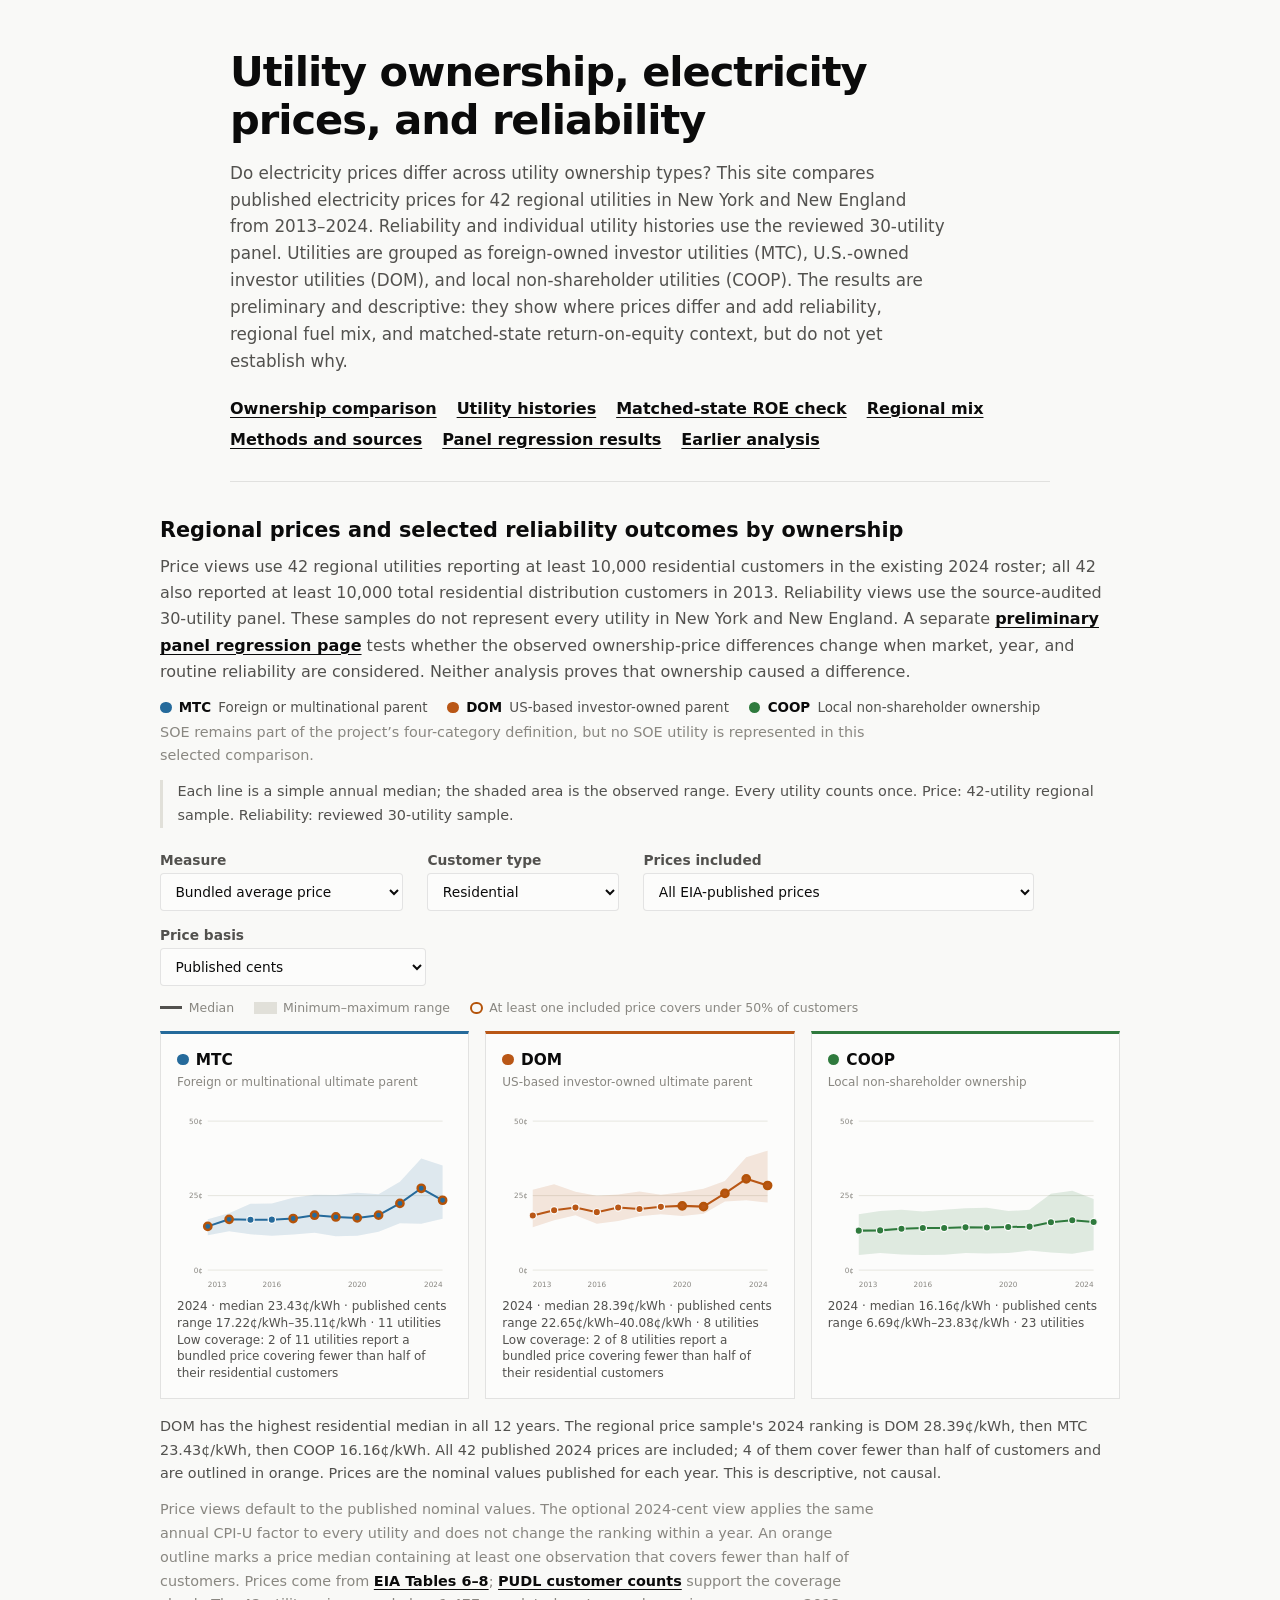
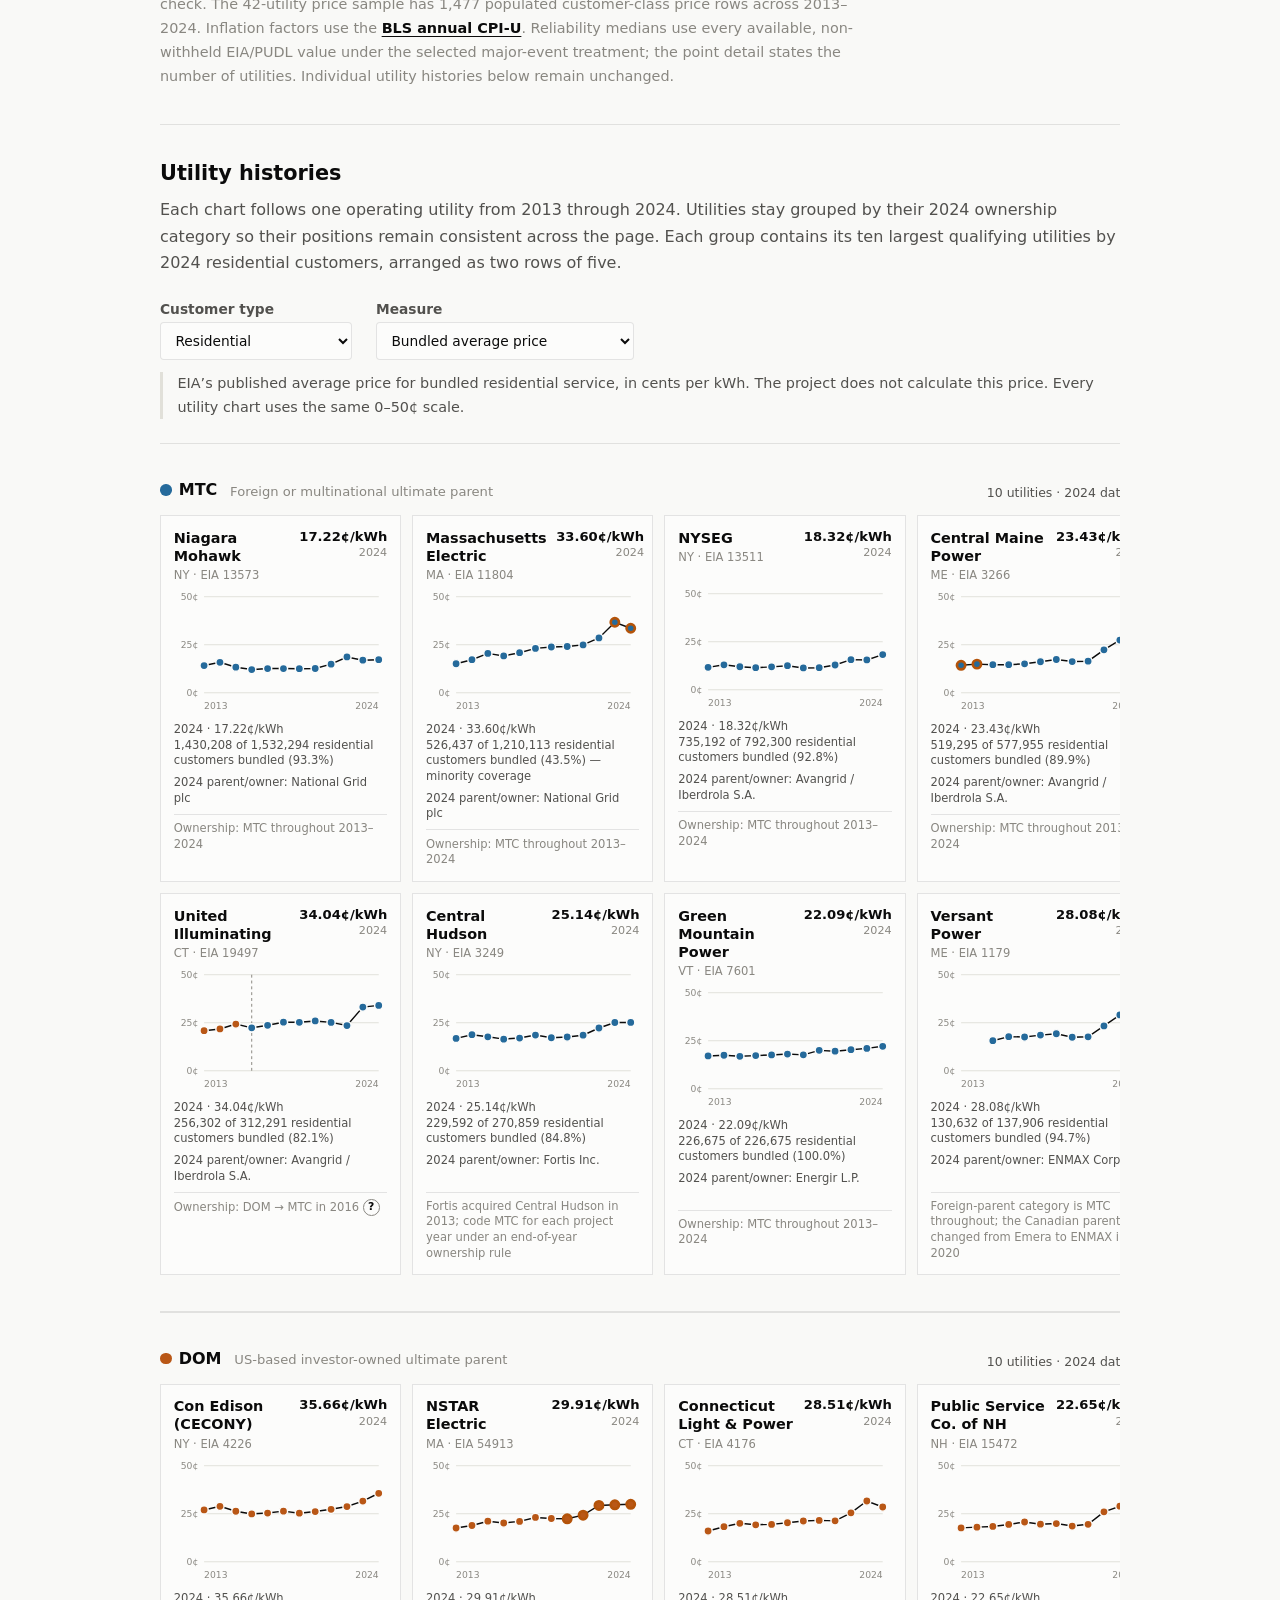
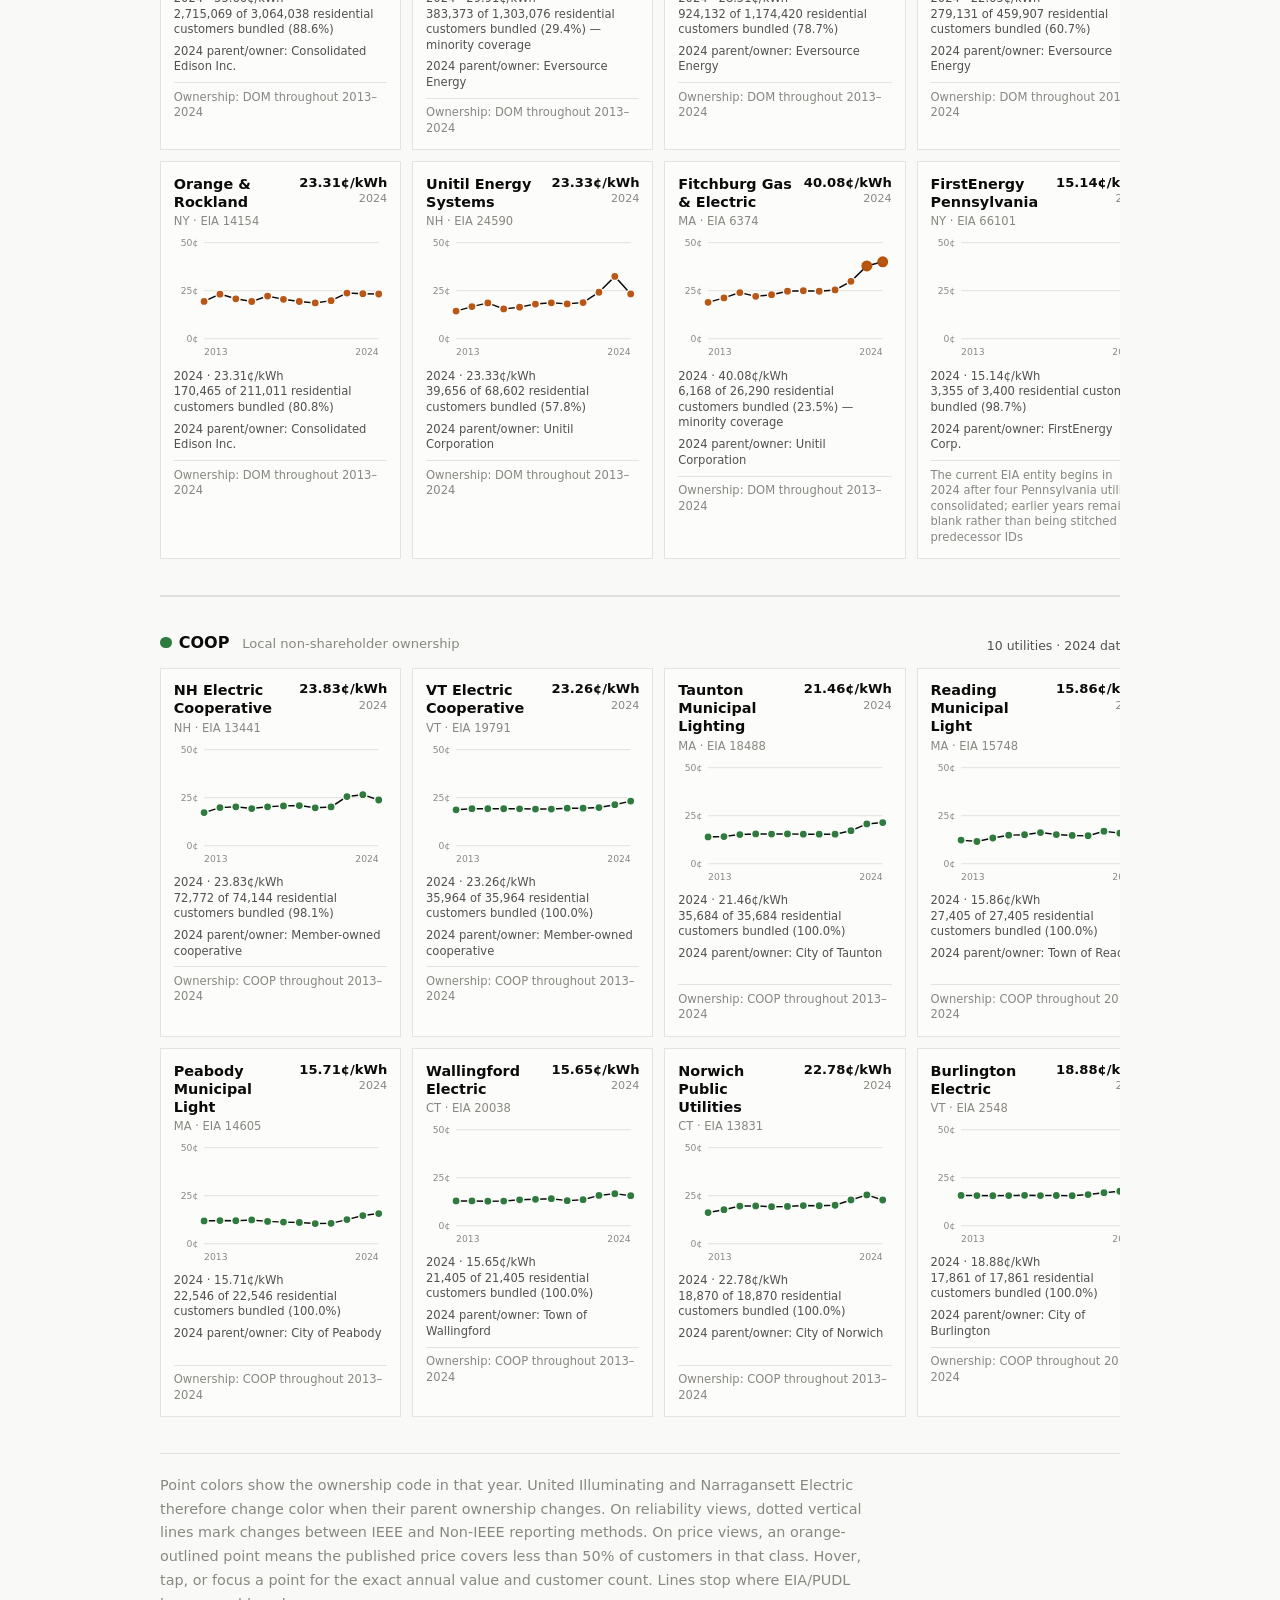
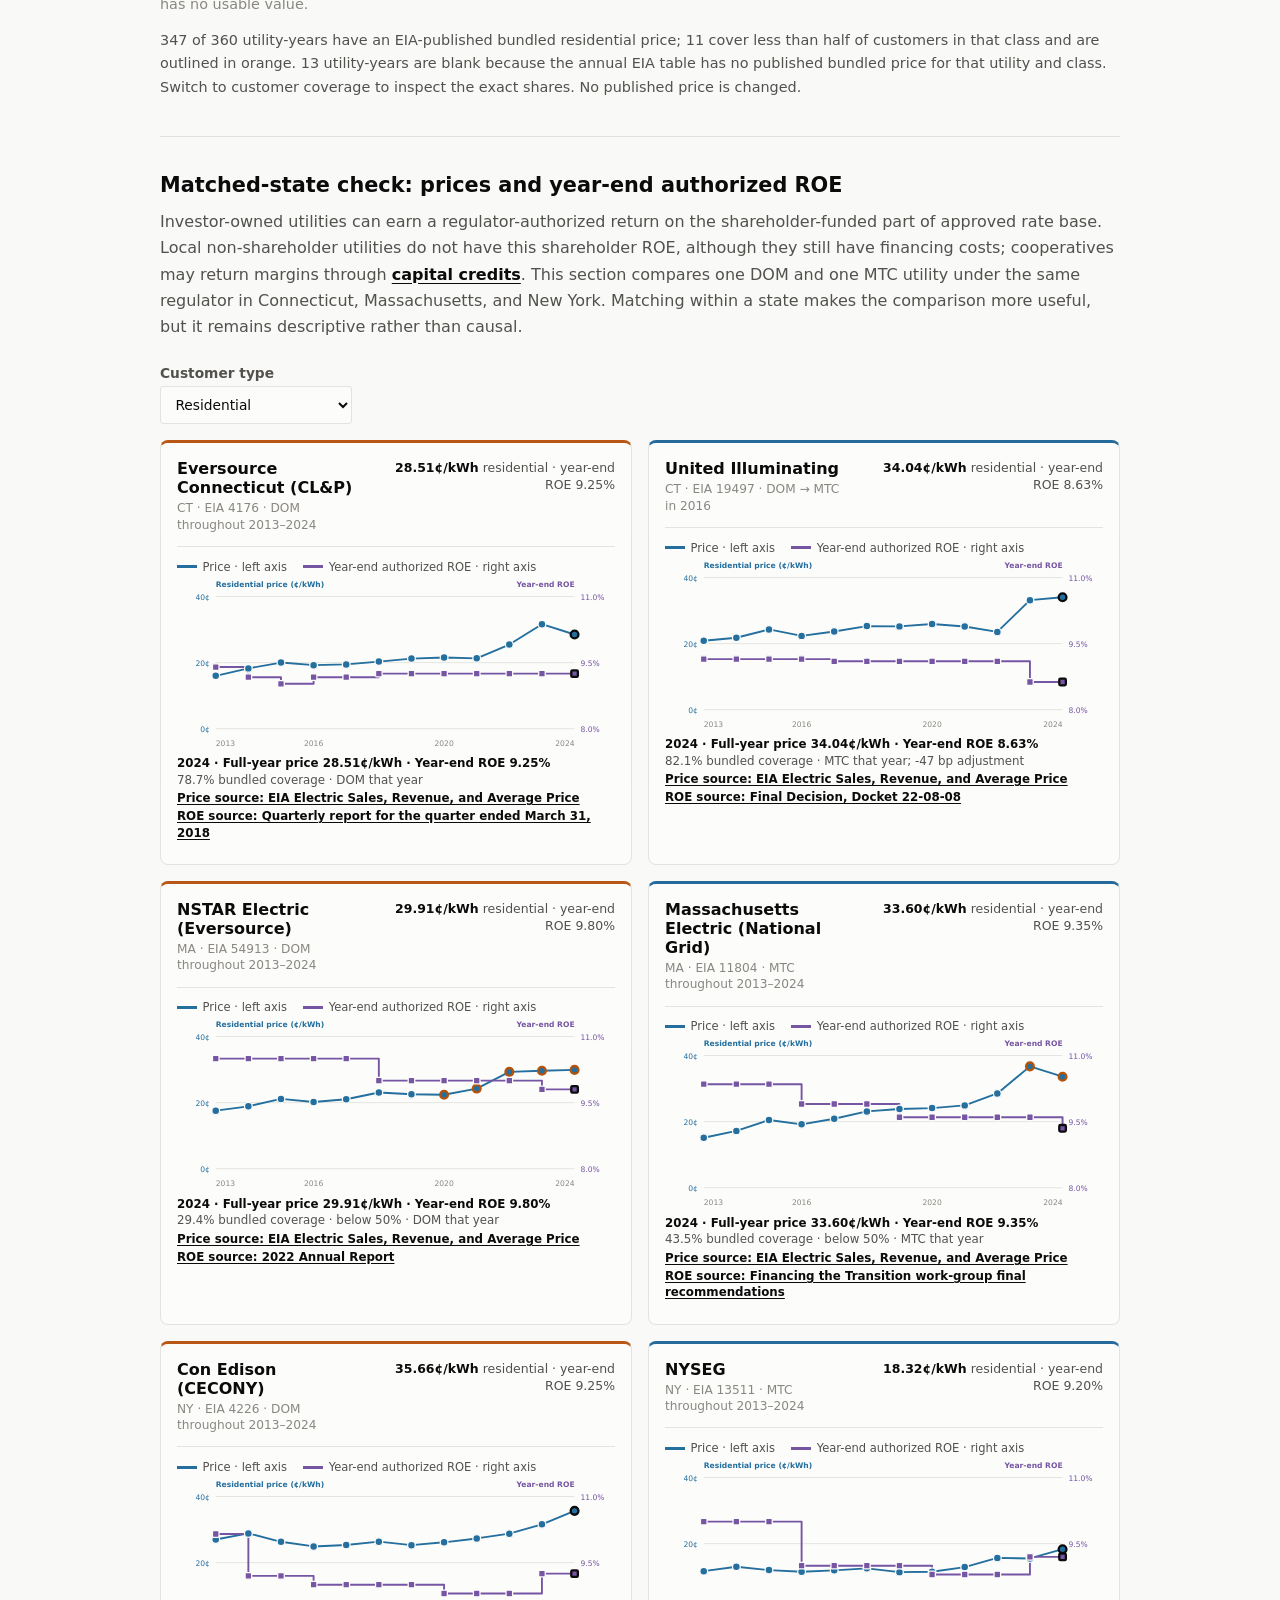
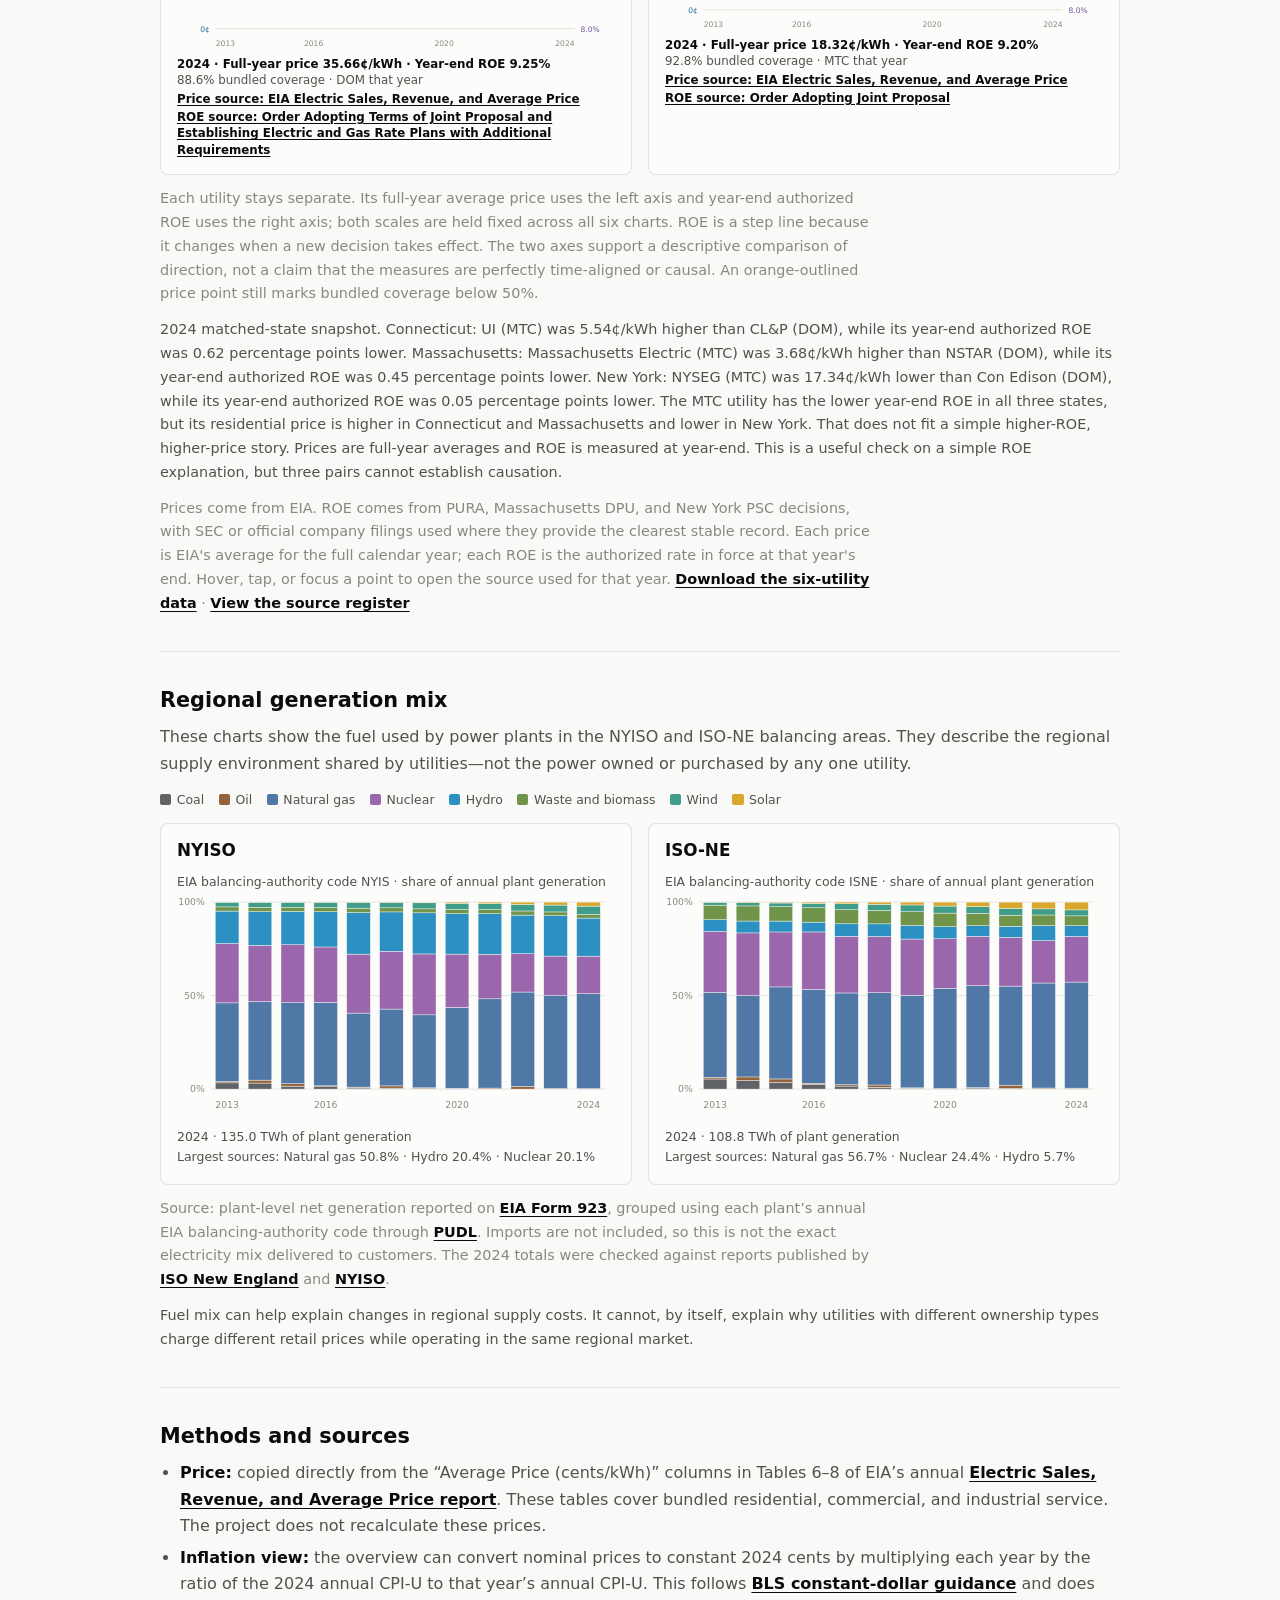
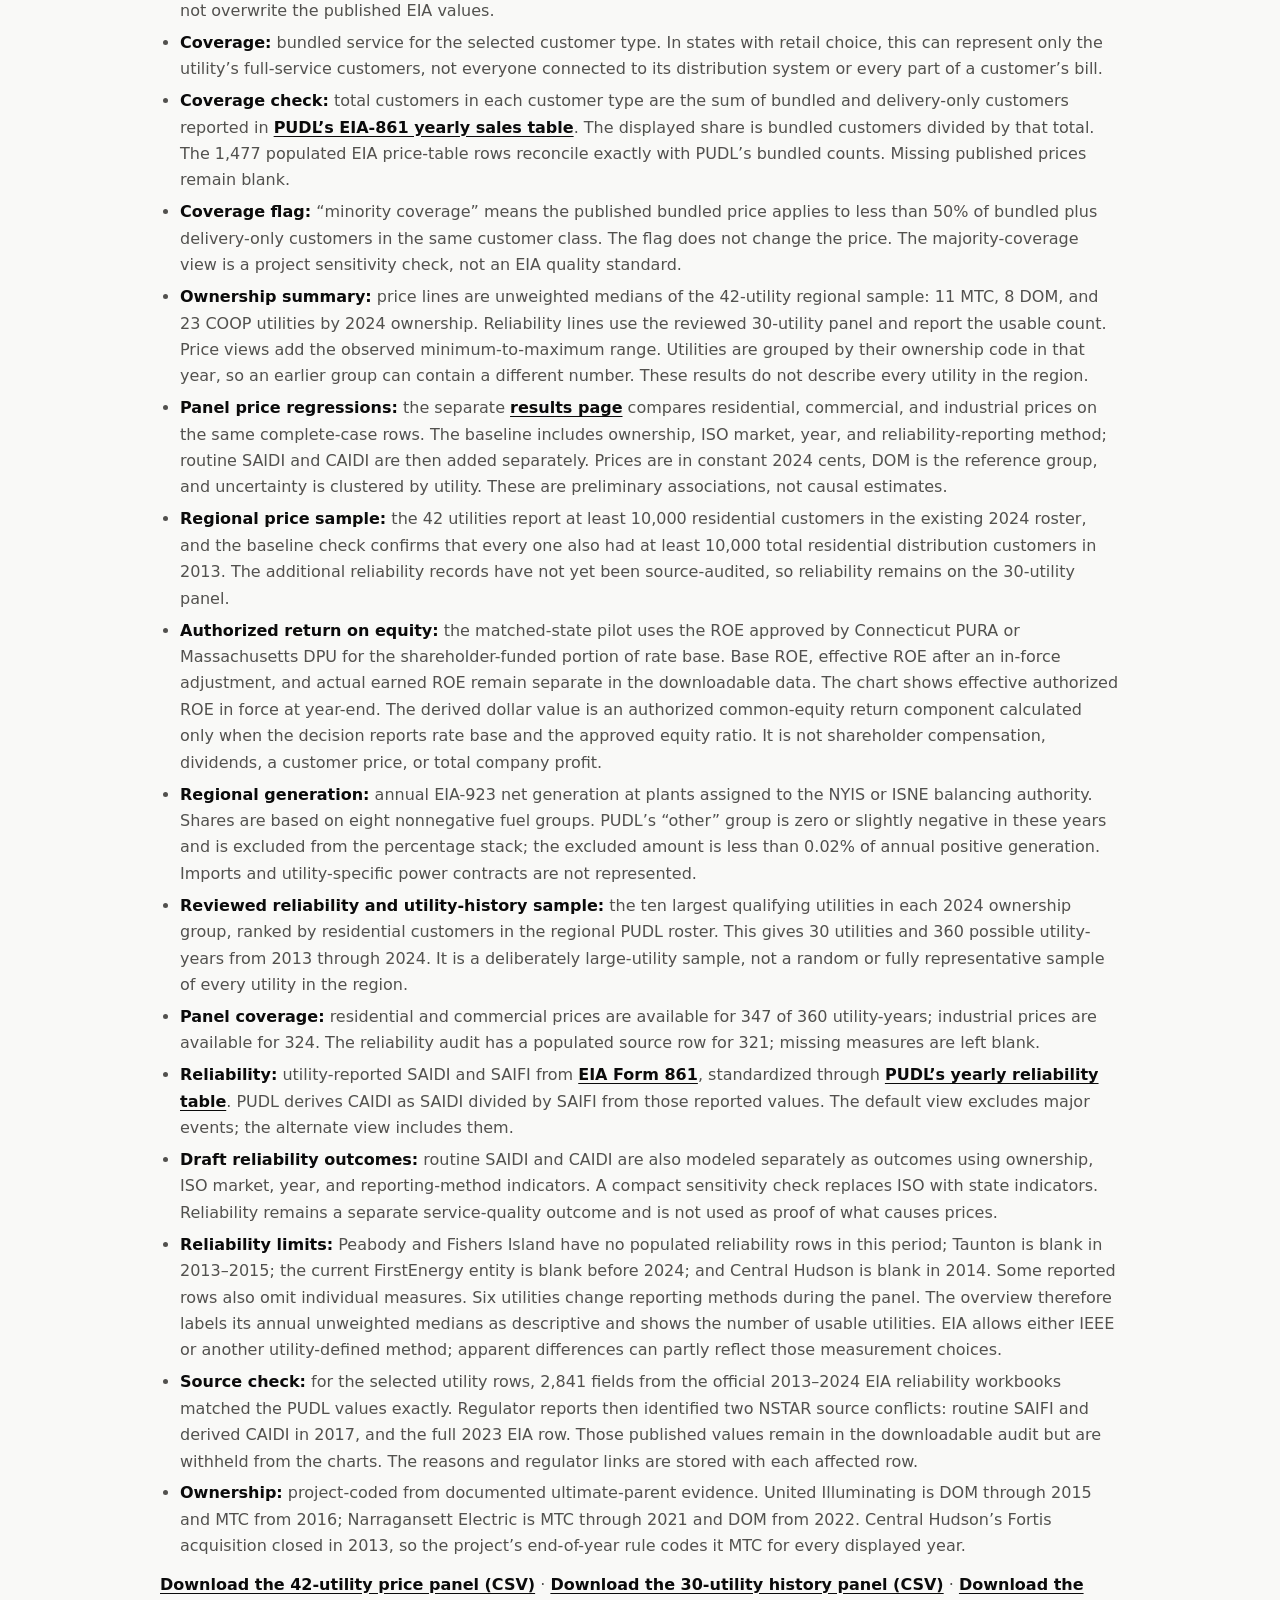
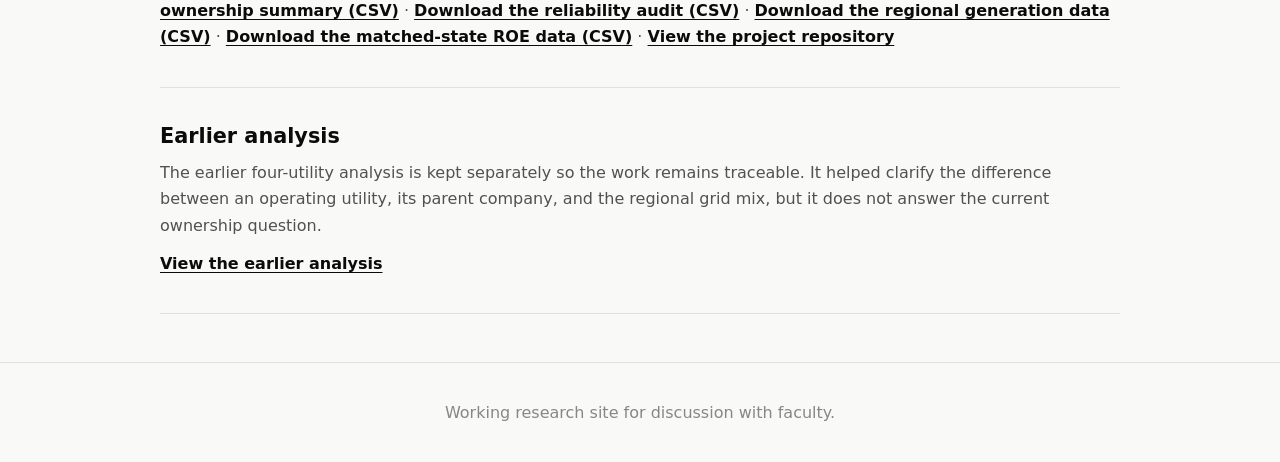
==== commit 323edc9c: "expand price EDA to 42 utilities" ====
--- a/site/index.html
+++ b/site/index.html
@@ -3,7 +3,7 @@
 <head>
   <meta charset="UTF-8">
   <meta name="viewport" content="width=device-width, initial-scale=1.0">
-  <meta name="description" content="Preliminary comparison of published electricity prices, reliability, and ownership for 30 selected utilities in New York and New England, 2013–2024.">
+  <meta name="description" content="Preliminary comparison of published electricity prices for 42 regional utilities and reviewed reliability data for 30 selected utilities in New York and New England, 2013–2024.">
   <title>Utility ownership, prices, and reliability</title>
   <link rel="stylesheet" href="styles.css?v=20260827a">
 </head>
@@ -12,8 +12,9 @@
     <h1>Utility ownership, electricity prices, and reliability</h1>
     <p>
       Do electricity prices differ across utility ownership types? This site compares
-      published electricity prices for 30 selected utilities in
-      New York and New England from 2013–2024. The utilities are grouped as
+      published electricity prices for 42 regional utilities in
+      New York and New England from 2013–2024. Reliability and individual utility
+      histories use the reviewed 30-utility panel. Utilities are grouped as
       foreign-owned investor utilities (MTC), U.S.-owned investor utilities (DOM),
       and local non-shareholder utilities (COOP). The results are preliminary and
       descriptive: they show where prices differ and add reliability, regional fuel
@@ -32,10 +33,13 @@
 
   <main class="research-main research-main--wide">
     <section id="ownership-comparison">
-      <h2>Selected-sample outcomes by ownership</h2>
-      <p>
-        This overview shows the published data for the 30 selected utilities. They do
-        not represent every utility in New York and New England. A separate
+      <h2>Regional prices and selected reliability outcomes by ownership</h2>
+      <p>
+        Price views use 42 regional utilities reporting at least 10,000 residential
+        customers in the existing 2024 roster; all 42 also reported at least 10,000
+        total residential distribution customers in 2013. Reliability views use the
+        source-audited 30-utility panel. These samples do not represent every utility
+        in New York and New England. A separate
         <a href="draft-panel-model.html">preliminary panel regression page</a> tests whether the
         observed ownership-price differences change when market, year, and routine
         reliability are considered. Neither analysis proves that ownership caused a
@@ -53,7 +57,8 @@
       <div id="observed-comparison-panel">
         <p class="plain-note comparison-view-note">
           Each line is a simple annual median; the shaded area is the observed range.
-          Every utility counts once.
+          Every utility counts once. Price: 42-utility regional sample. Reliability:
+          reviewed 30-utility sample.
         </p>
         <div class="panel-controls comparison-controls">
         <label for="comparison-measure">
@@ -110,7 +115,8 @@
           at least one observation that covers fewer than half of customers. Prices come from
           <a href="https://www.eia.gov/electricity/sales_revenue_price/" target="_blank" rel="noopener">EIA Tables 6–8</a>;
           <a href="https://docs.catalyst.coop/pudl/en/stable/data_dictionaries/pudl_db.html" target="_blank" rel="noopener">PUDL customer counts</a>
-          support the coverage check. Inflation factors use the
+          support the coverage check. The 42-utility price sample has 1,477 populated
+          customer-class price rows across 2013–2024. Inflation factors use the
           <a href="https://www.bls.gov/pir/spm/spm_chart_2025data.htm" target="_blank" rel="noopener">BLS annual CPI-U</a>.
           Reliability medians use every available, non-withheld EIA/PUDL value under the
           selected major-event treatment; the point detail states the number of utilities.
@@ -271,7 +277,7 @@
           <strong>Coverage check:</strong> total customers in each customer type are
           the sum of bundled and delivery-only customers reported in
           <a href="https://docs.catalyst.coop/pudl/en/stable/data_dictionaries/pudl_db.html" target="_blank" rel="noopener">PUDL’s EIA-861 yearly sales table</a>.
-          The displayed share is bundled customers divided by that total. The 1,018
+          The displayed share is bundled customers divided by that total. The 1,477
           populated EIA price-table rows reconcile exactly with PUDL’s bundled
           counts. Missing published prices remain blank.
         </li>
@@ -283,10 +289,11 @@
           quality standard.
         </li>
         <li>
-          <strong>Ownership summary:</strong> the annual line is the unweighted median
-          of the 30 panel utilities, selected as ten utilities in each 2024 ownership
-          group. Price views add the observed minimum-to-maximum range; reliability
-          views keep only the median line and report the usable count. Utilities are
+          <strong>Ownership summary:</strong> price lines are unweighted medians of the
+          42-utility regional sample: 11 MTC, 8 DOM, and 23 COOP utilities by 2024
+          ownership. Reliability lines use the reviewed 30-utility panel and report
+          the usable count. Price views add the observed minimum-to-maximum range.
+          Utilities are
           grouped by their ownership code in that year, so an earlier group can contain
           a different number. These results do not describe every utility in the region.
         </li>
@@ -300,11 +307,11 @@
           by utility. These are preliminary associations, not causal estimates.
         </li>
         <li>
-          <strong>Expanded price check:</strong> the draft also reports a price-only
-          ISO-and-year baseline for 42 regional utilities reporting at least 10,000
-          residential customers in 2024. This threshold was chosen before running the
-          model. The expansion cannot test reliability until those additional utility
-          records are audited.
+          <strong>Regional price sample:</strong> the 42 utilities report at least
+          10,000 residential customers in the existing 2024 roster, and the baseline
+          check confirms that every one also had at least 10,000 total residential
+          distribution customers in 2013. The additional reliability records have not
+          yet been source-audited, so reliability remains on the 30-utility panel.
         </li>
         <li>
           <strong>Authorized return on equity:</strong> the matched-state pilot uses
@@ -326,11 +333,12 @@
           and utility-specific power contracts are not represented.
         </li>
         <li>
-          <strong>Sample:</strong> the ten largest qualifying utilities in each 2024
-          ownership group, ranked by residential customers in the regional PUDL
-          roster. This gives 30 utilities and 360 possible utility-years from 2013
-          through 2024. It is a deliberately large-utility sample, not a random or
-          fully representative sample of every utility in the region.
+          <strong>Reviewed reliability and utility-history sample:</strong> the ten
+          largest qualifying utilities in each 2024 ownership group, ranked by
+          residential customers in the regional PUDL roster. This gives 30 utilities
+          and 360 possible utility-years from 2013 through 2024. It is a deliberately
+          large-utility sample, not a random or fully representative sample of every
+          utility in the region.
         </li>
         <li>
           <strong>Panel coverage:</strong> residential and commercial prices are
@@ -381,7 +389,9 @@
         </li>
       </ul>
       <p>
-        <a href="data/utility_price_panel.csv">Download the price panel data (CSV)</a>
+        <a href="data/utility_price_panel_expanded.csv">Download the 42-utility price panel (CSV)</a>
+        ·
+        <a href="data/utility_price_panel.csv">Download the 30-utility history panel (CSV)</a>
         ·
         <a href="data/ownership_price_summary.csv">Download the ownership summary (CSV)</a>
         ·
@@ -412,10 +422,10 @@
   </footer>
 
   <script src="data/utility_price_panel.js?v=20260810a"></script>
-  <script src="data/ownership_price_summary.js"></script>
+  <script src="data/ownership_price_summary.js?v=20260831a"></script>
   <script src="data/reliability_panel.js?v=20260810a"></script>
   <script src="data/iso_fuel_mix.js"></script>
   <script src="data/roe_case_study.js?v=20260820b"></script>
-  <script src="panel.js?v=20260827a"></script>
+  <script src="panel.js?v=20260831a"></script>
 </body>
 </html>
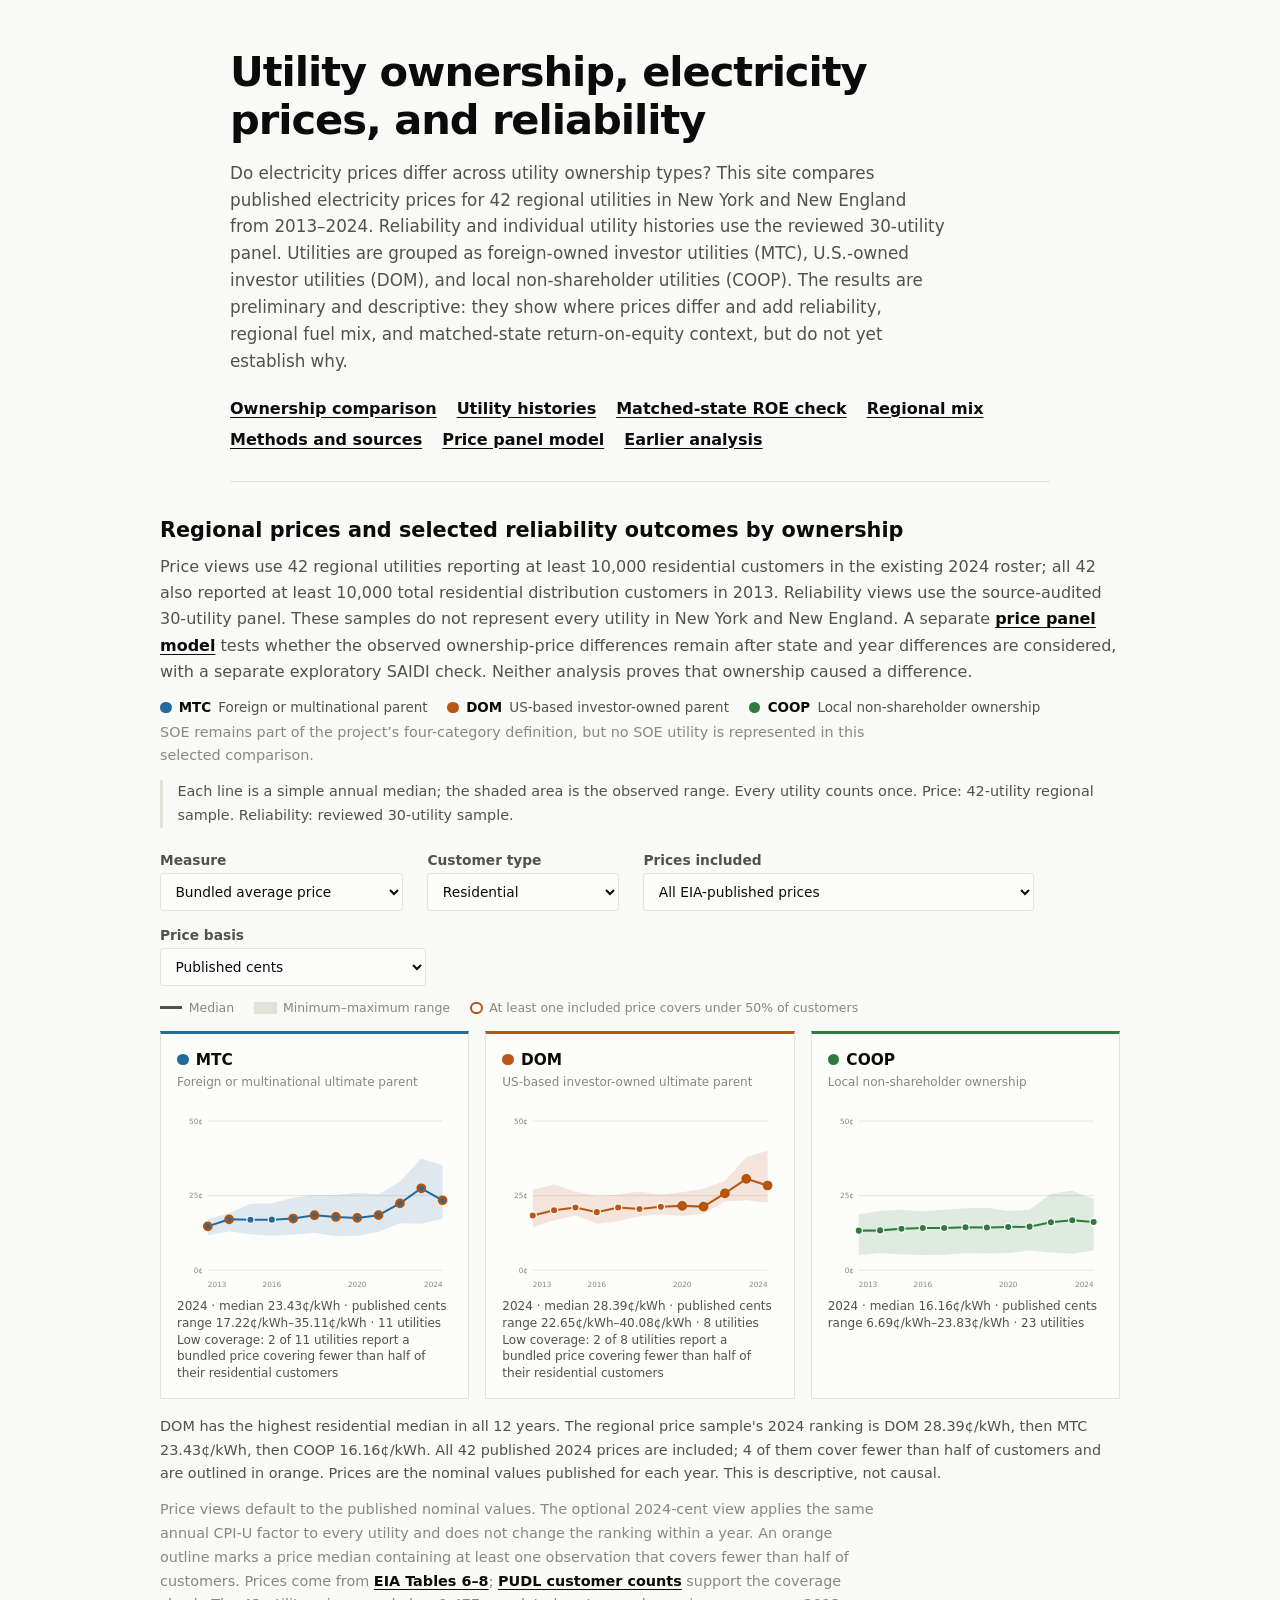
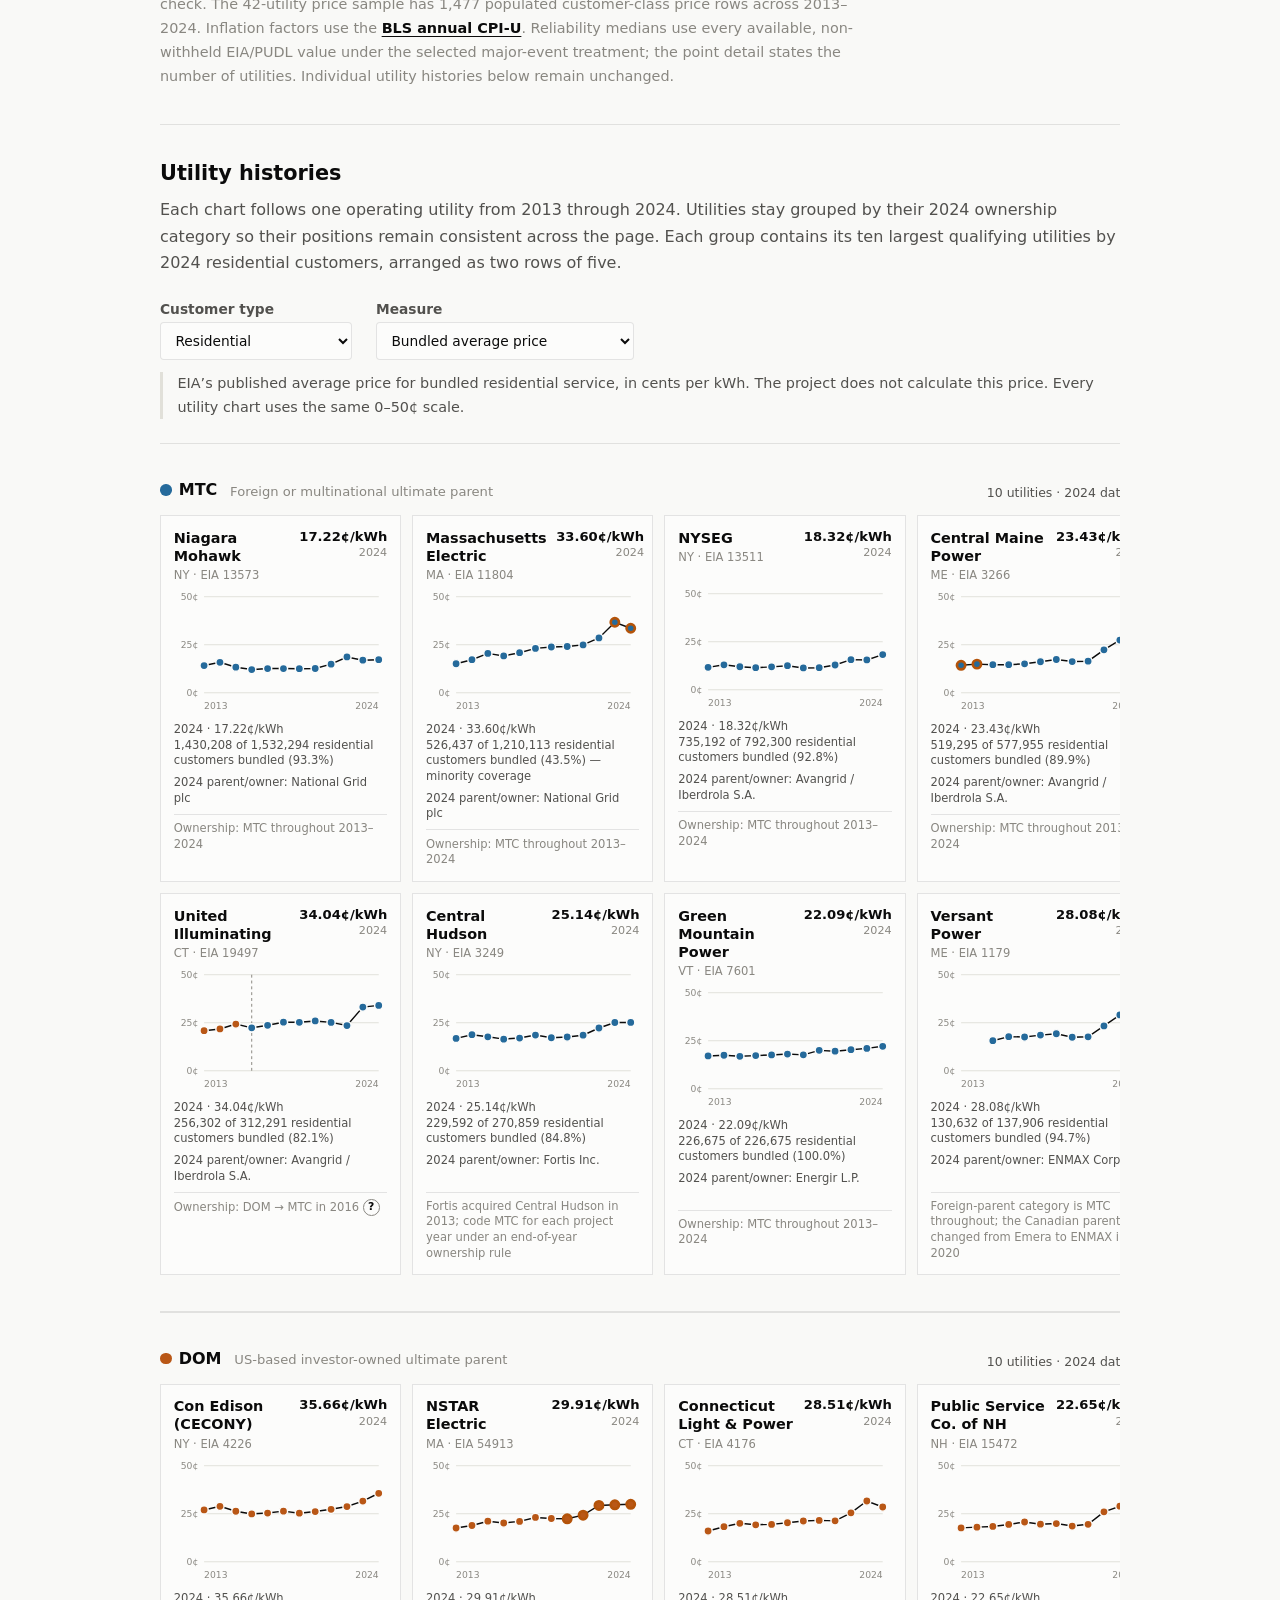
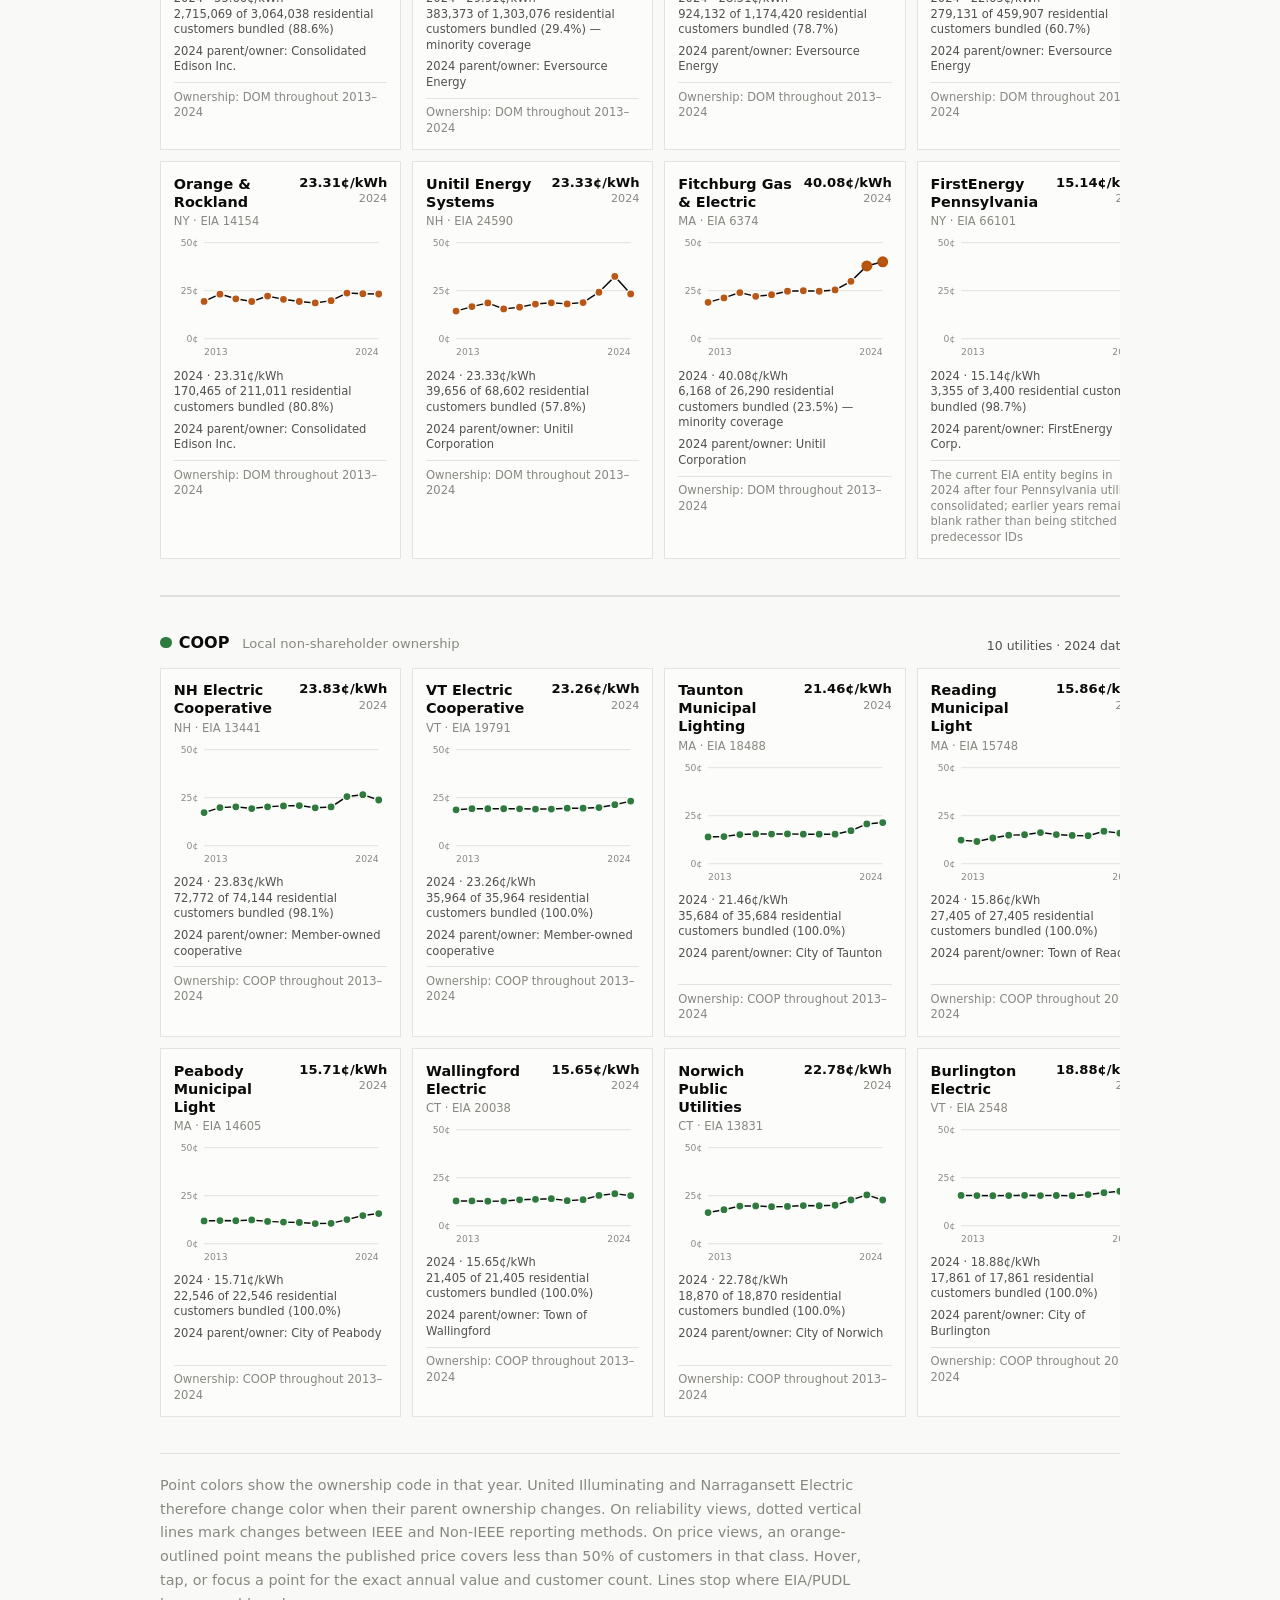
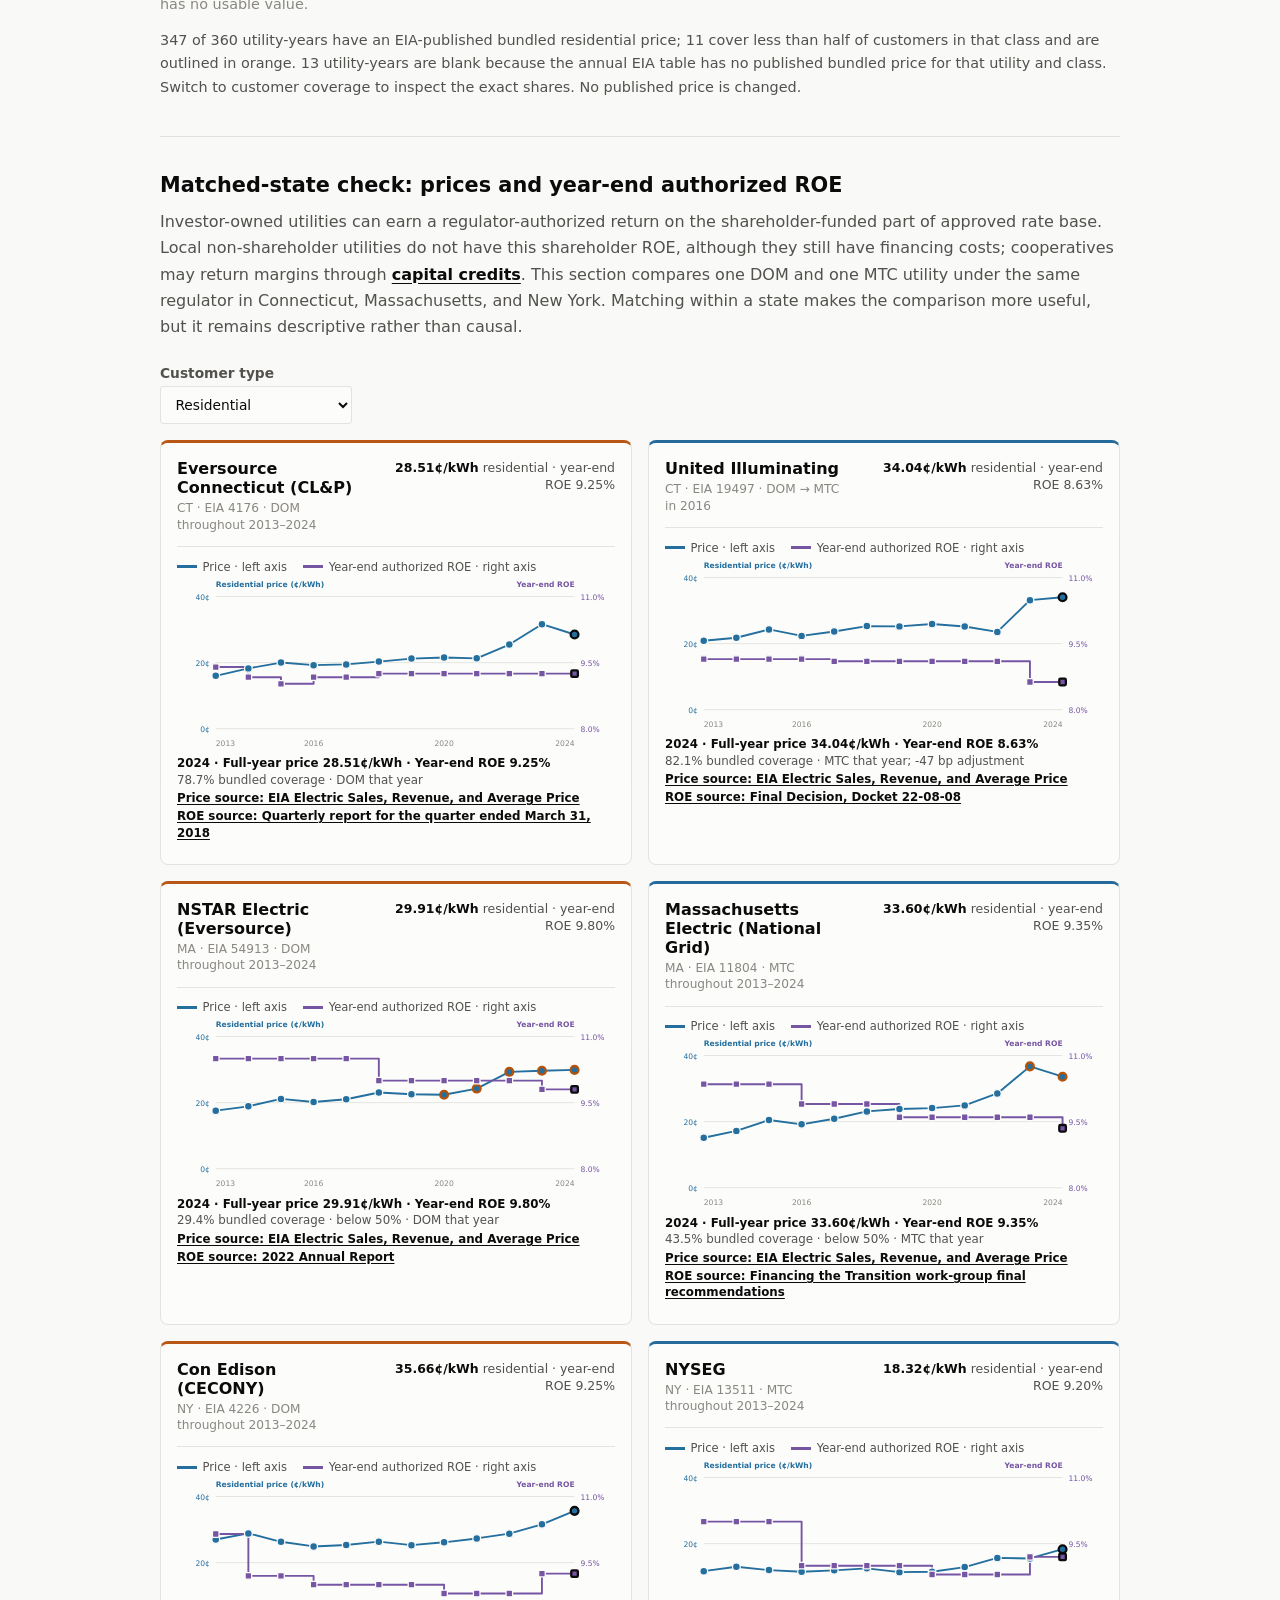
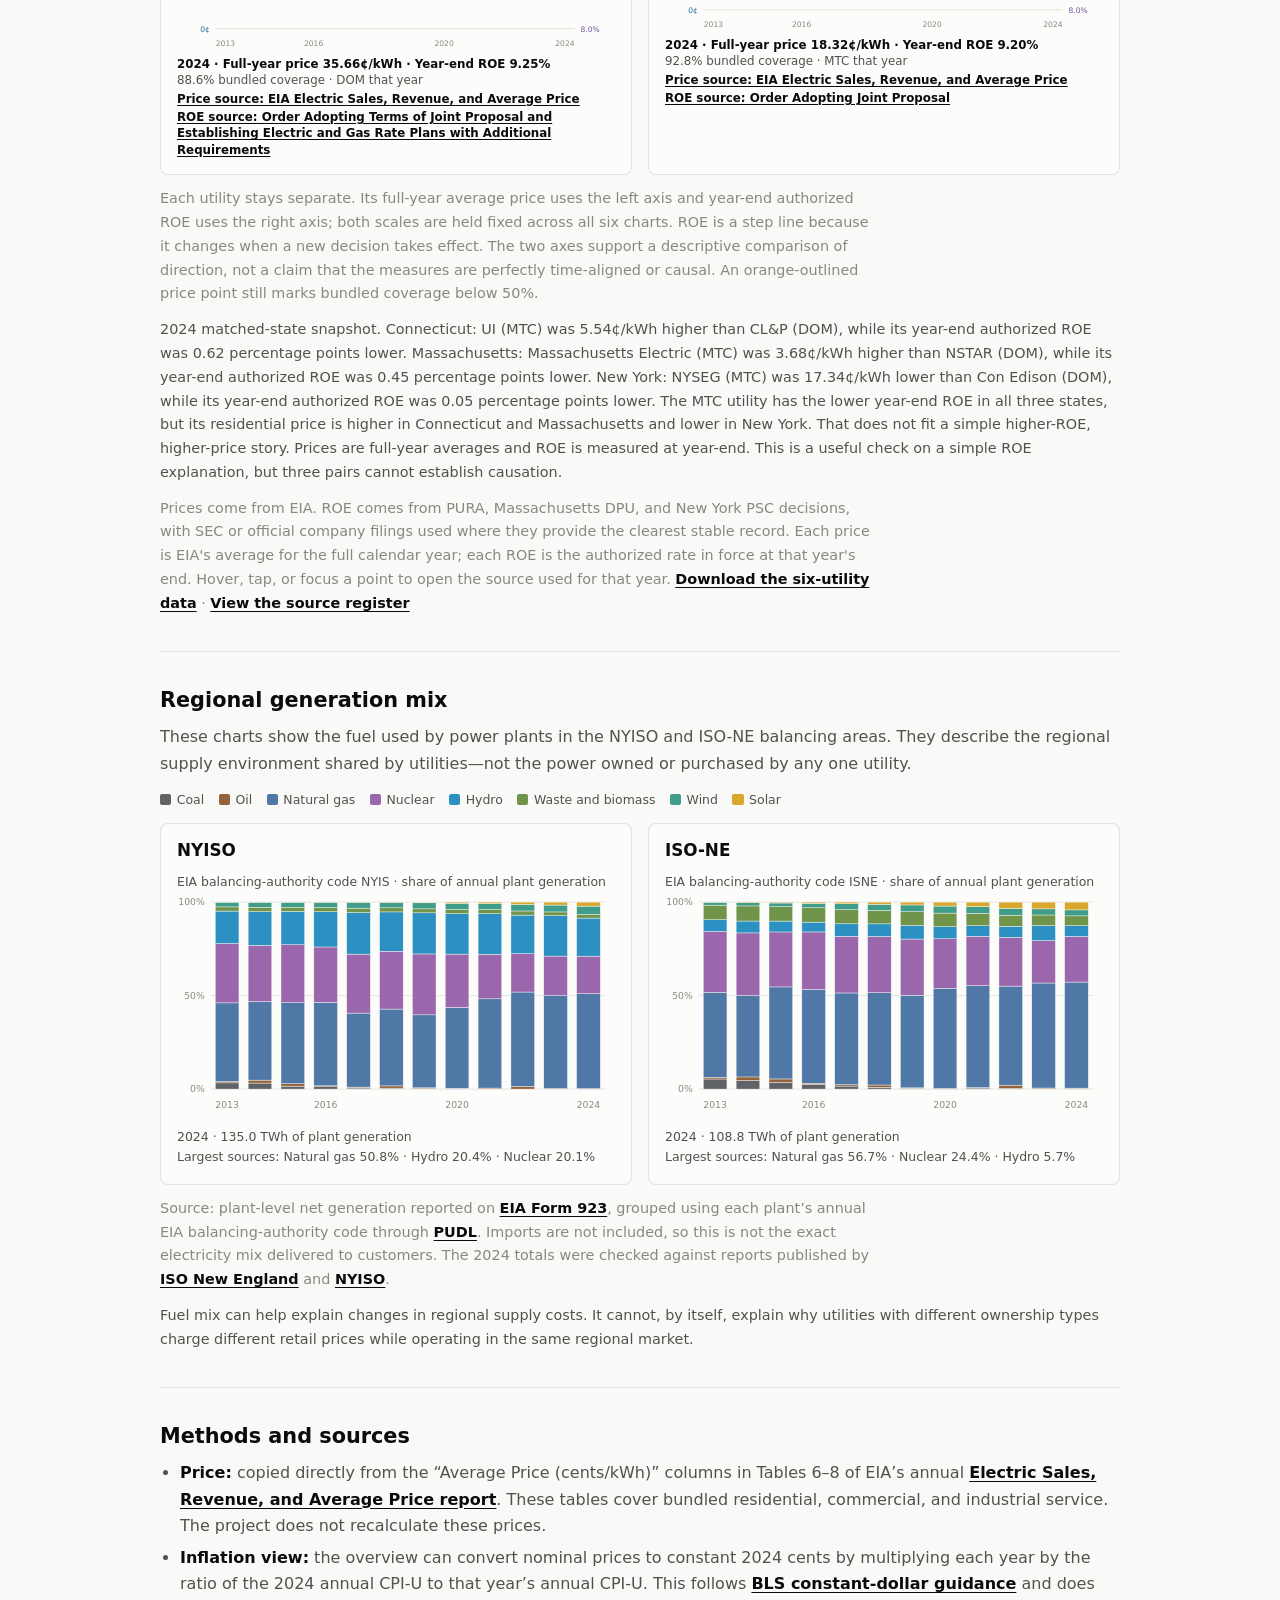
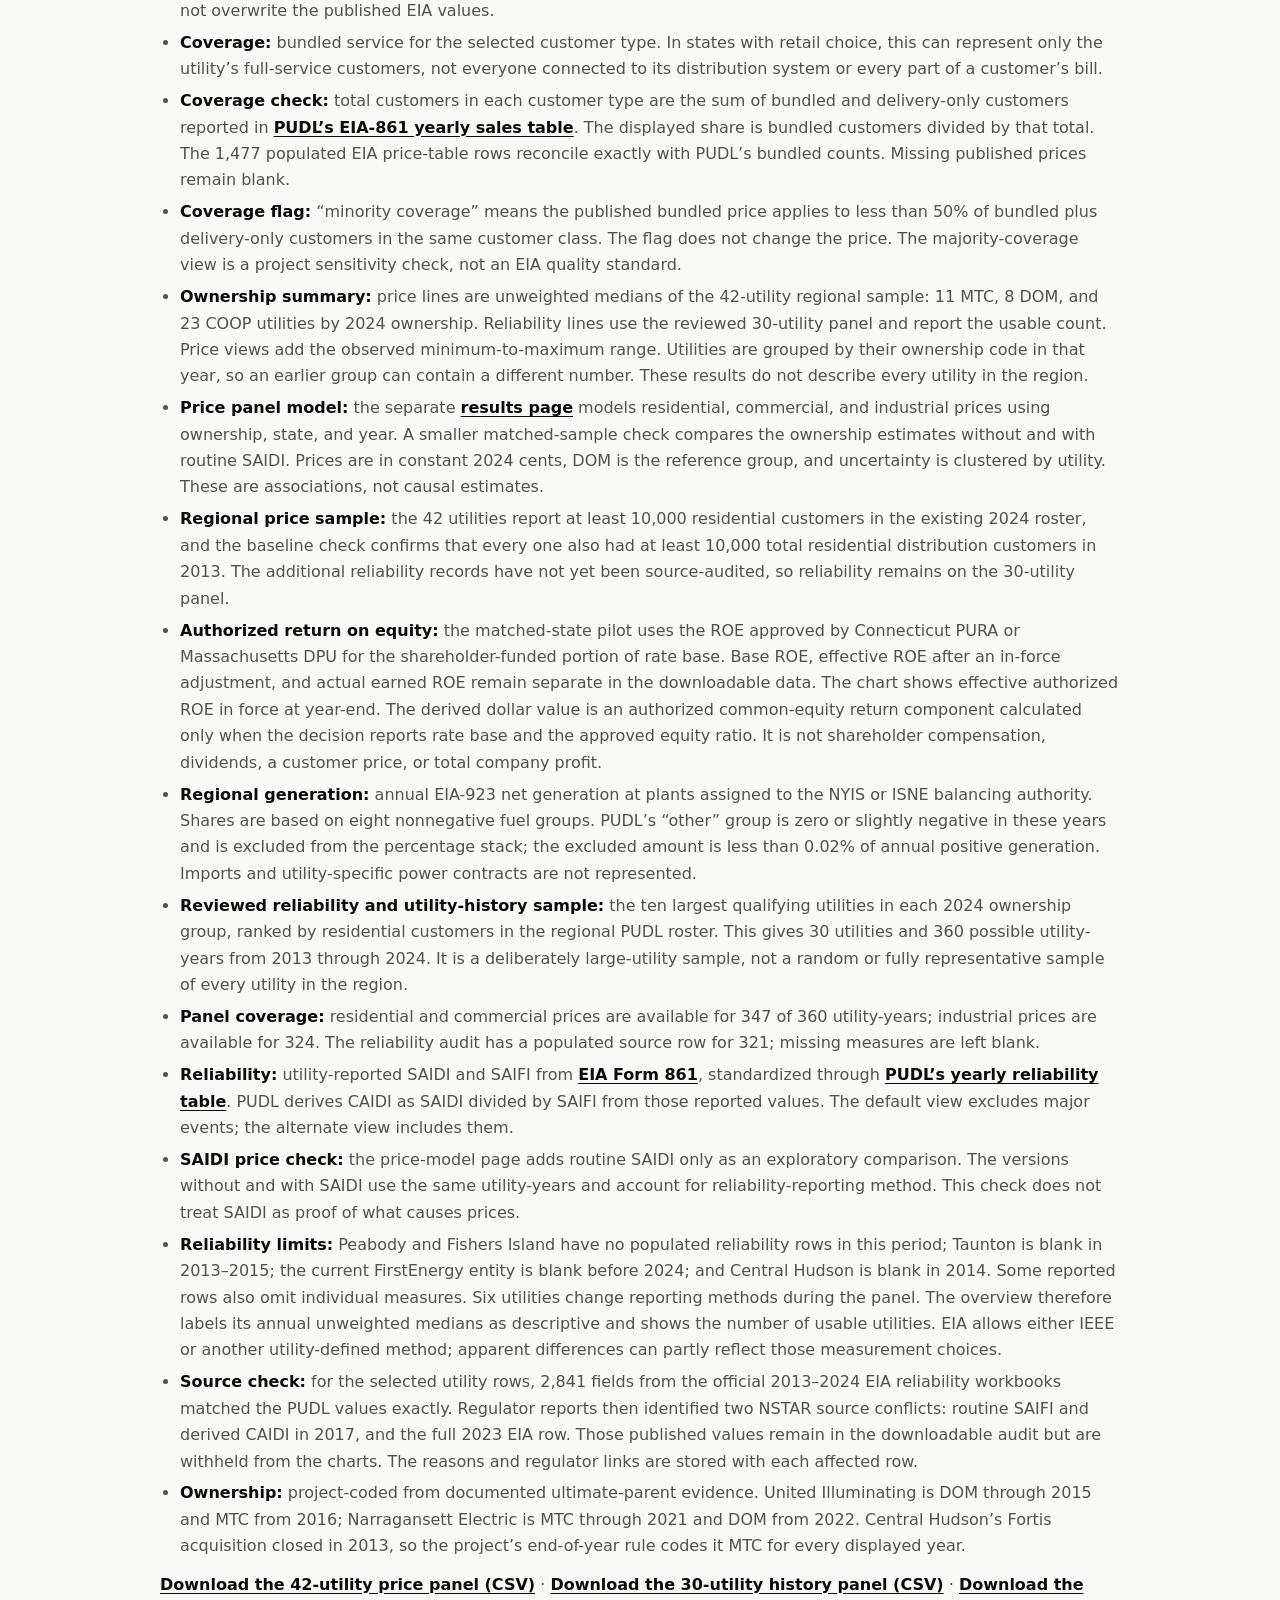
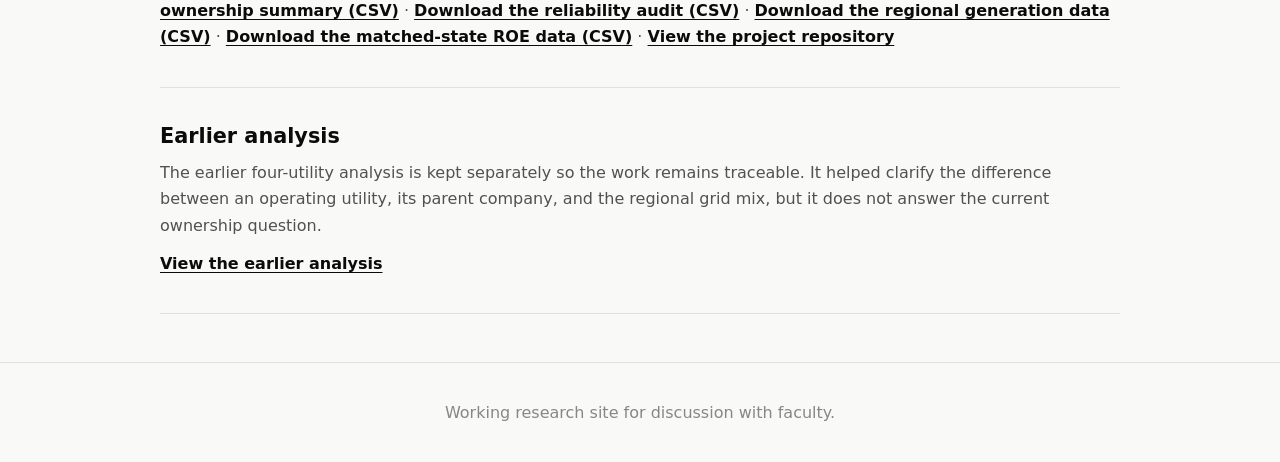
==== commit 7ec2f2c0: "focus panel page on price and SAIDI check" ====
--- a/site/index.html
+++ b/site/index.html
@@ -26,7 +26,7 @@
       <a href="#roe-case-study">Matched-state ROE check</a>
       <a href="#regional-fuel-mix">Regional mix</a>
       <a href="#methods">Methods and sources</a>
-      <a href="draft-panel-model.html">Panel regression results</a>
+      <a href="draft-panel-model.html">Price panel model</a>
       <a href="previous-findings.html">Earlier analysis</a>
     </nav>
   </header>
@@ -40,10 +40,10 @@
         total residential distribution customers in 2013. Reliability views use the
         source-audited 30-utility panel. These samples do not represent every utility
         in New York and New England. A separate
-        <a href="draft-panel-model.html">preliminary panel regression page</a> tests whether the
-        observed ownership-price differences change when market, year, and routine
-        reliability are considered. Neither analysis proves that ownership caused a
-        difference.
+        <a href="draft-panel-model.html">price panel model</a> tests whether the
+        observed ownership-price differences remain after state and year differences
+        are considered, with a separate exploratory SAIDI check. Neither analysis
+        proves that ownership caused a difference.
       </p>
       <div class="ownership-key ownership-key--intro" aria-label="Ownership categories in this comparison">
         <span><i class="ownership-swatch ownership-swatch--mtc"></i><strong>MTC</strong> Foreign or multinational parent</span>
@@ -298,13 +298,13 @@
           a different number. These results do not describe every utility in the region.
         </li>
         <li>
-          <strong>Panel price regressions:</strong> the separate
-          <a href="draft-panel-model.html">results page</a> compares residential,
-          commercial, and industrial prices on the same complete-case rows. The
-          baseline includes ownership, ISO market, year, and reliability-reporting
-          method; routine SAIDI and CAIDI are then added separately. Prices are in
-          constant 2024 cents, DOM is the reference group, and uncertainty is clustered
-          by utility. These are preliminary associations, not causal estimates.
+          <strong>Price panel model:</strong> the separate
+          <a href="draft-panel-model.html">results page</a> models residential,
+          commercial, and industrial prices using ownership, state, and year. A
+          smaller matched-sample check compares the ownership estimates without and
+          with routine SAIDI. Prices are in constant 2024 cents, DOM is the reference
+          group, and uncertainty is clustered by utility. These are associations, not
+          causal estimates.
         </li>
         <li>
           <strong>Regional price sample:</strong> the 42 utilities report at least
@@ -355,11 +355,10 @@
           The default view excludes major events; the alternate view includes them.
         </li>
         <li>
-          <strong>Draft reliability outcomes:</strong> routine SAIDI and CAIDI are also
-          modeled separately as outcomes using ownership, ISO market, year, and
-          reporting-method indicators. A compact sensitivity check replaces ISO with
-          state indicators. Reliability remains a separate service-quality outcome and
-          is not used as proof of what causes prices.
+          <strong>SAIDI price check:</strong> the price-model page adds routine SAIDI
+          only as an exploratory comparison. The versions without and with SAIDI use
+          the same utility-years and account for reliability-reporting method. This
+          check does not treat SAIDI as proof of what causes prices.
         </li>
         <li>
           <strong>Reliability limits:</strong> Peabody and Fishers Island have no
--- a/site/styles.css
+++ b/site/styles.css
@@ -802,6 +802,14 @@
   font-size: 0.78rem;
 }
 
+.draft-results-table--main {
+  min-width: 760px;
+}
+
+.draft-results-table--saidi {
+  min-width: 980px;
+}
+
 .draft-results-table th,
 .draft-results-table td {
   vertical-align: top;
@@ -827,6 +835,21 @@
   margin-top: 0.15rem;
   color: var(--ink-muted);
   font-size: 0.7rem;
+}
+
+.draft-change-cell {
+  color: var(--ink-secondary);
+  font-weight: 700;
+  font-variant-numeric: tabular-nums;
+  white-space: nowrap;
+}
+
+.draft-result-summary {
+  margin-top: 1rem;
+  padding-left: 0.85rem;
+  border-left: 3px solid var(--ink-primary);
+  color: var(--ink-primary) !important;
+  line-height: 1.55;
 }
 
 .draft-downloads {
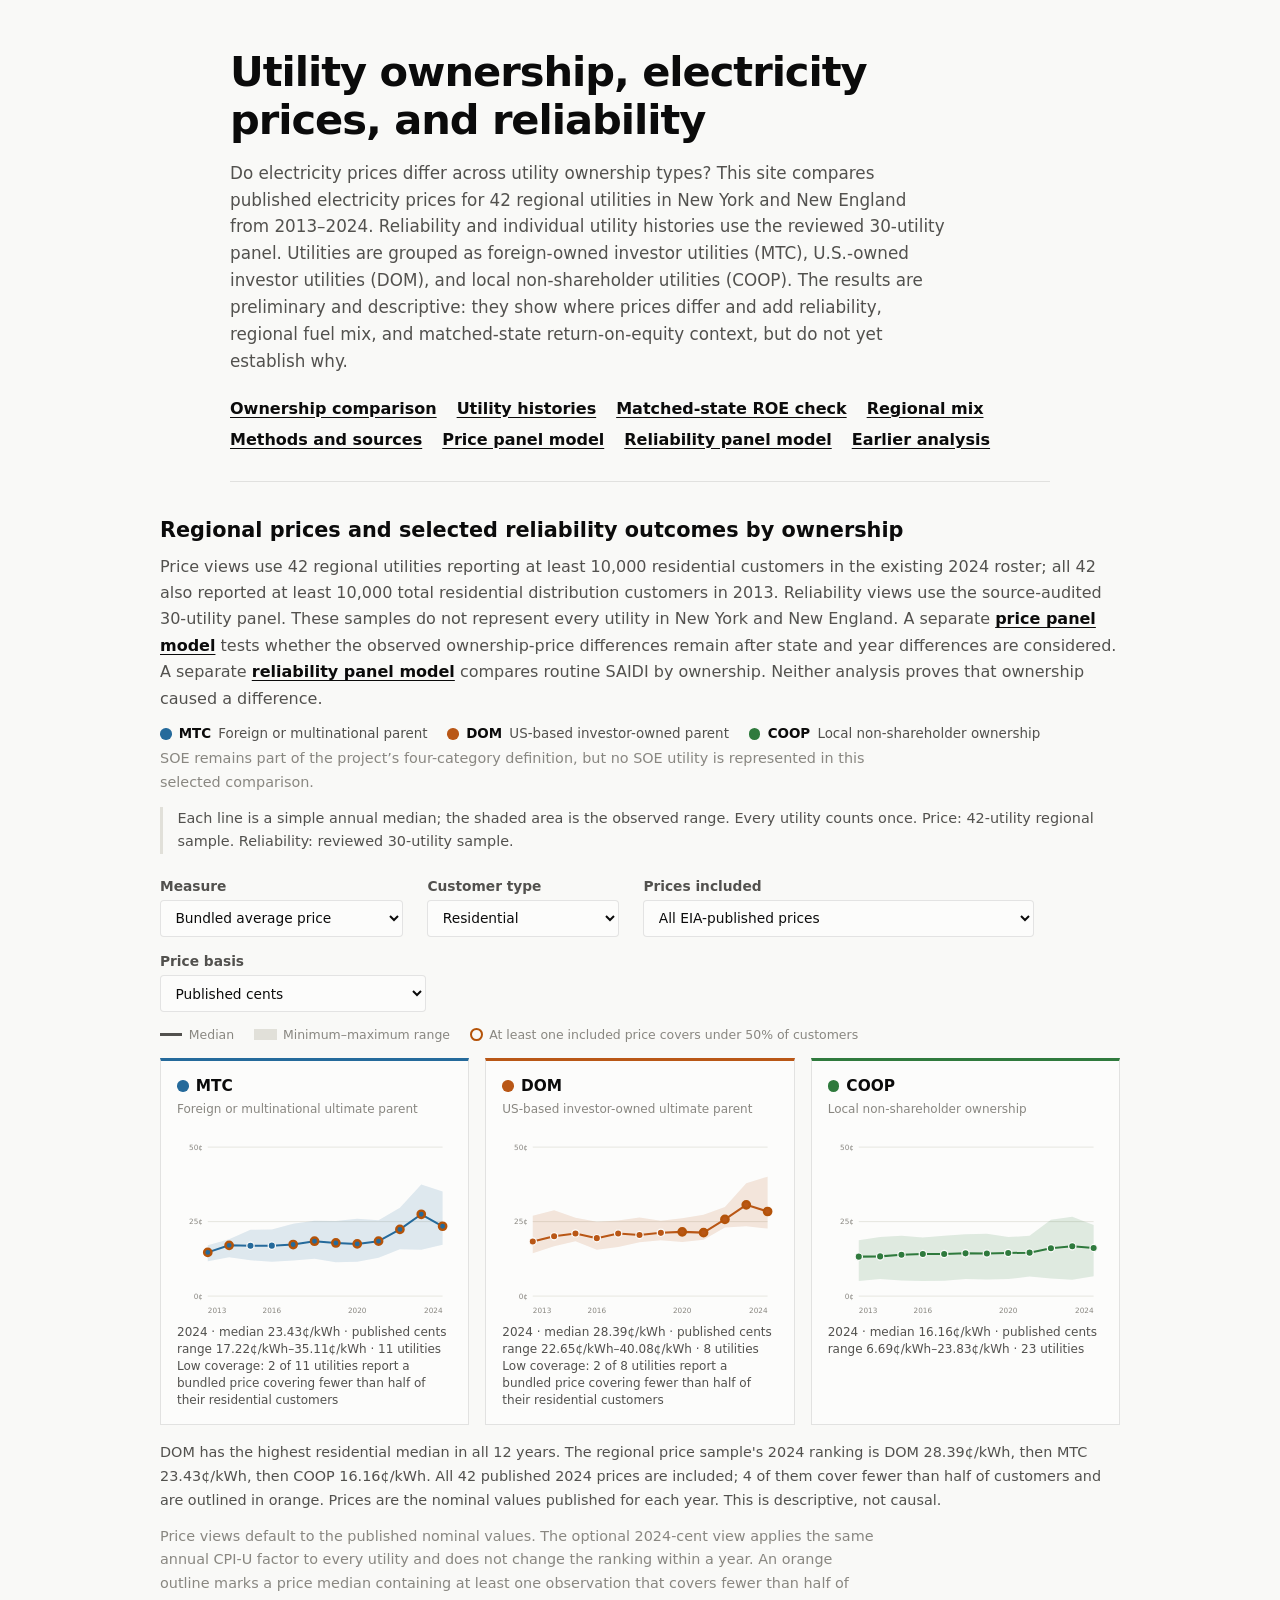
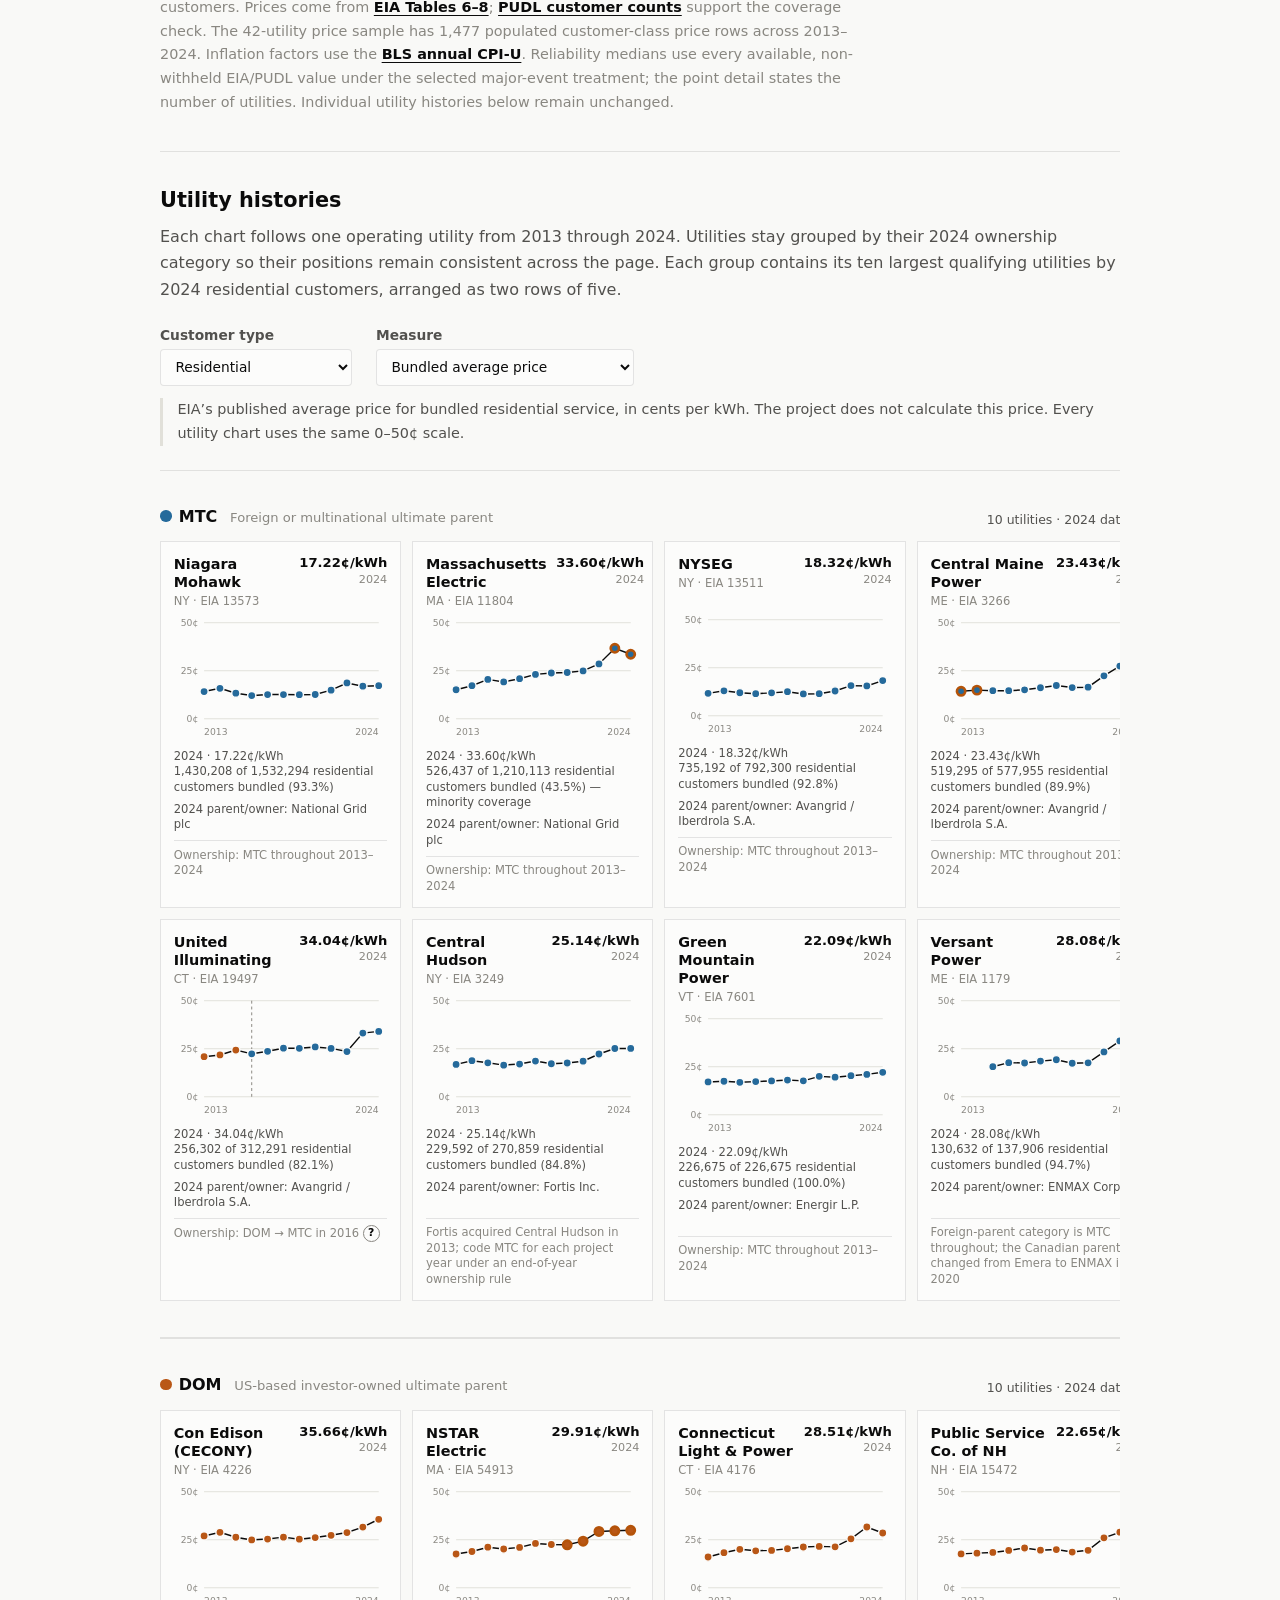
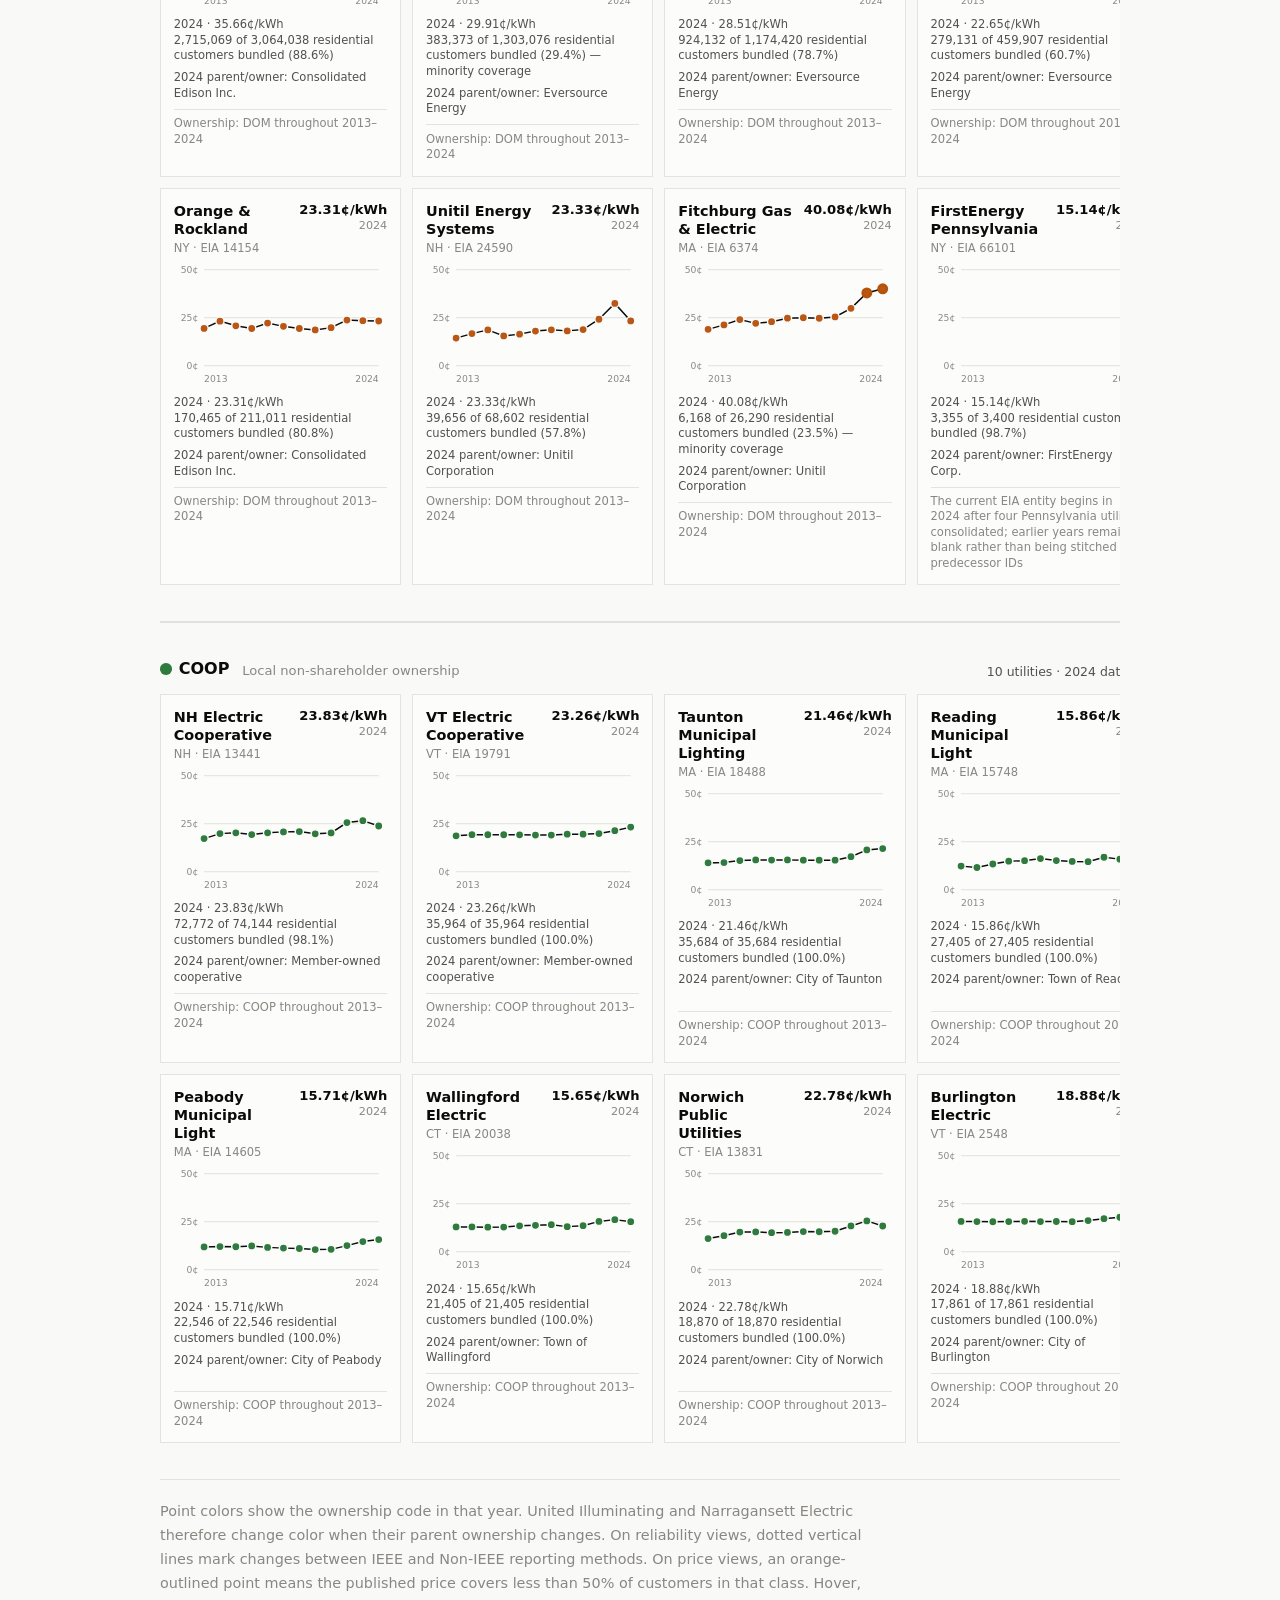
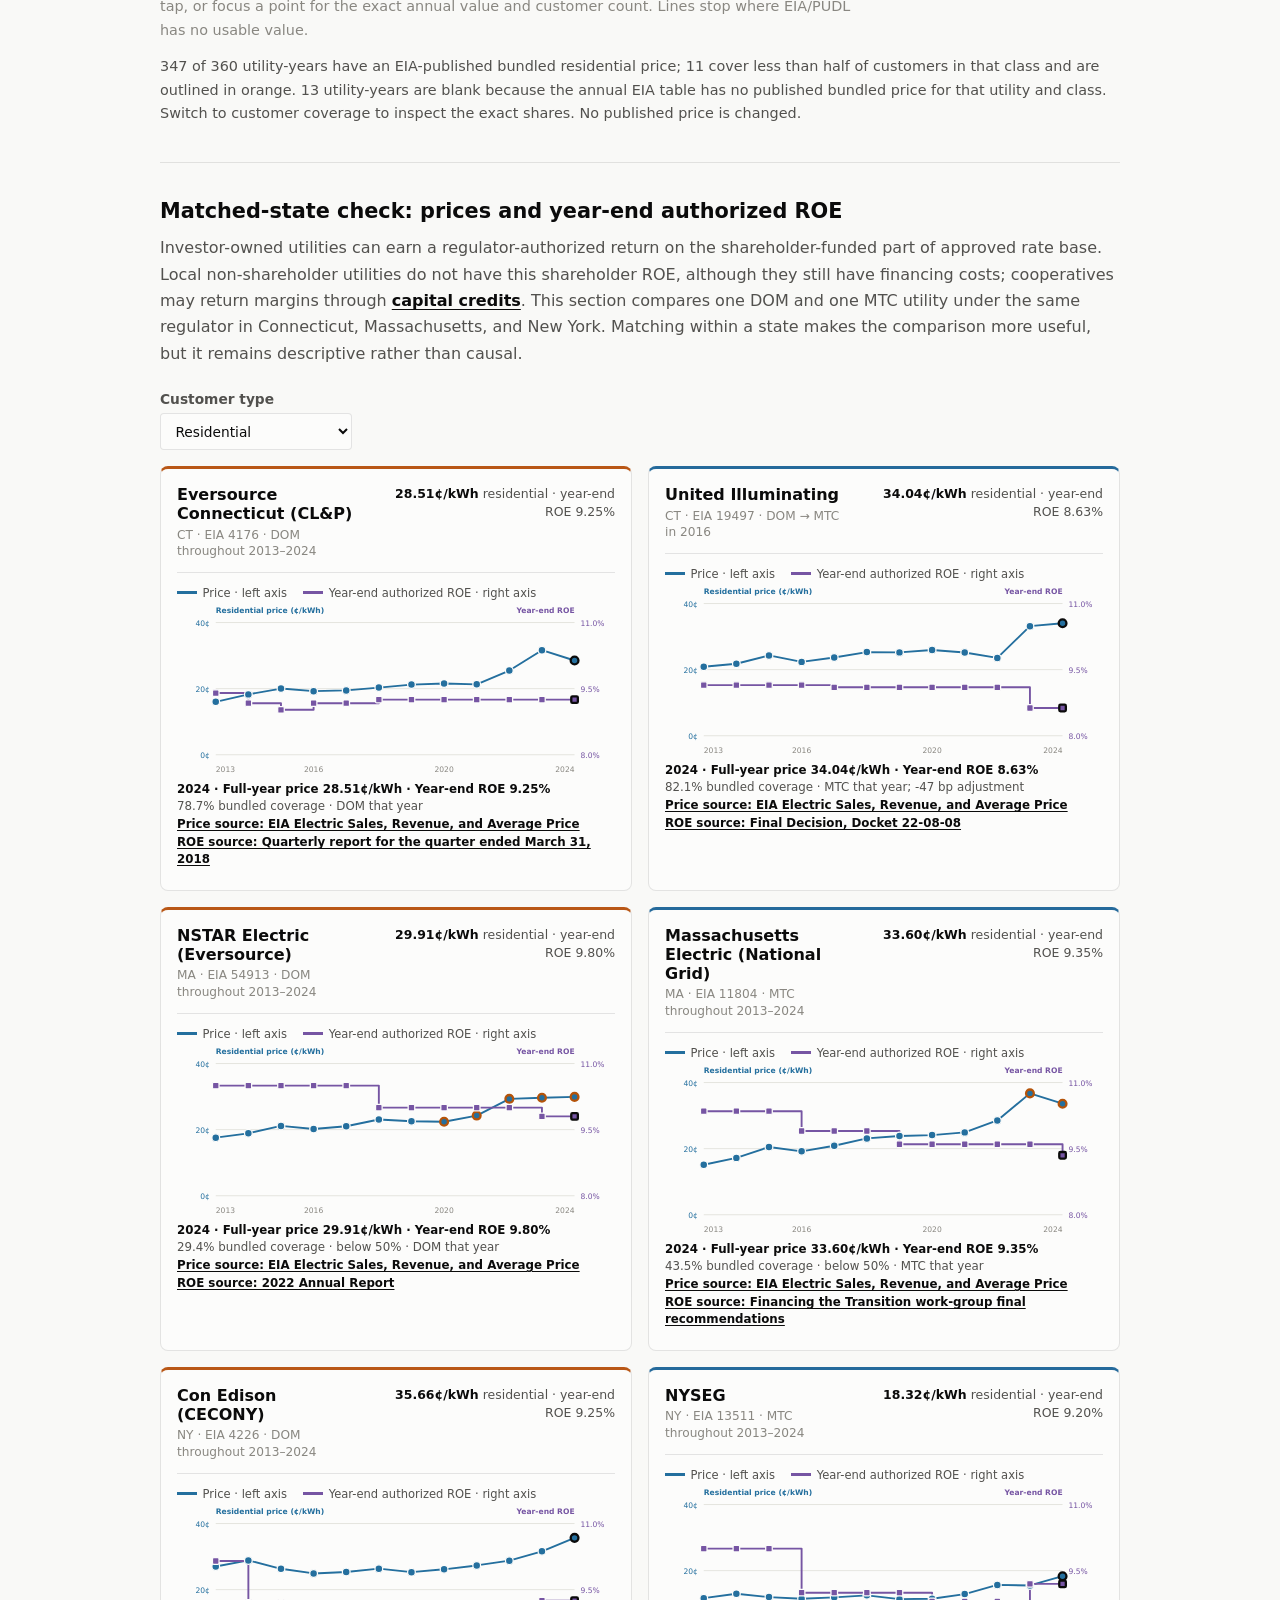
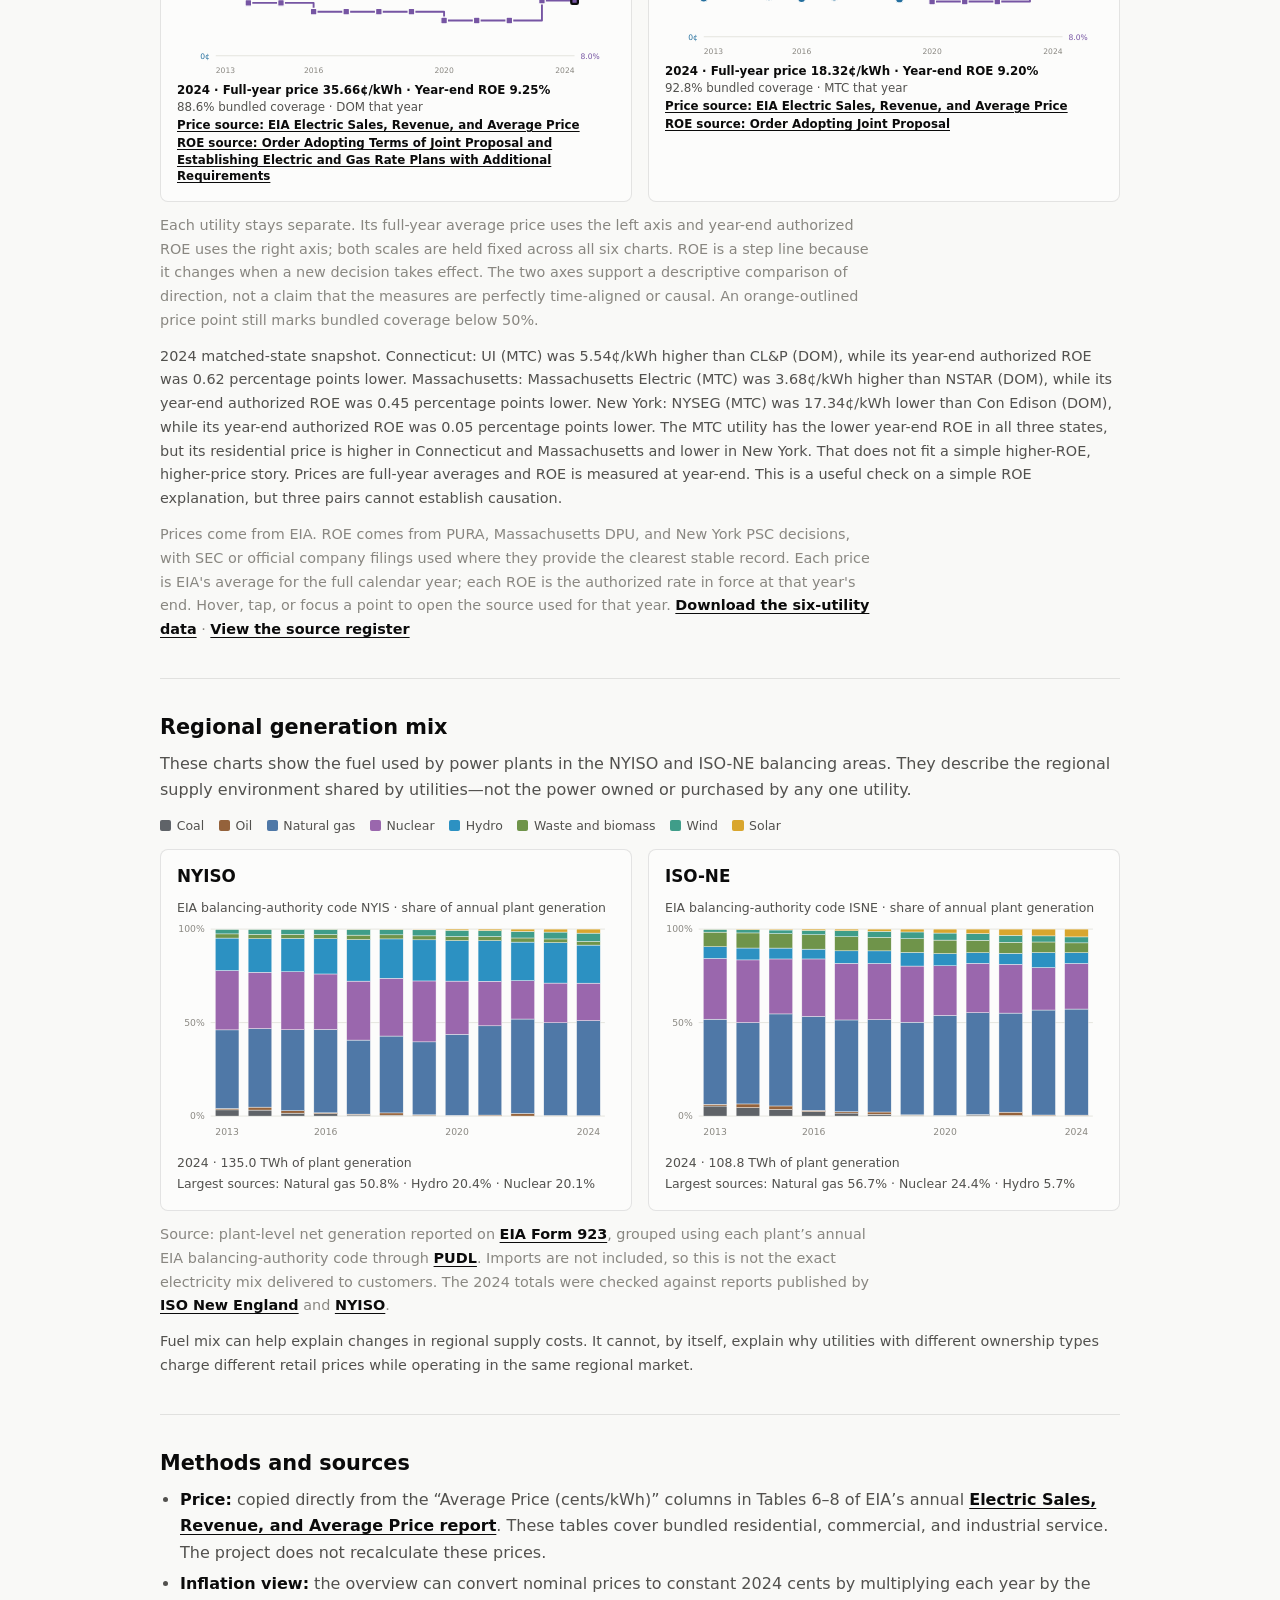
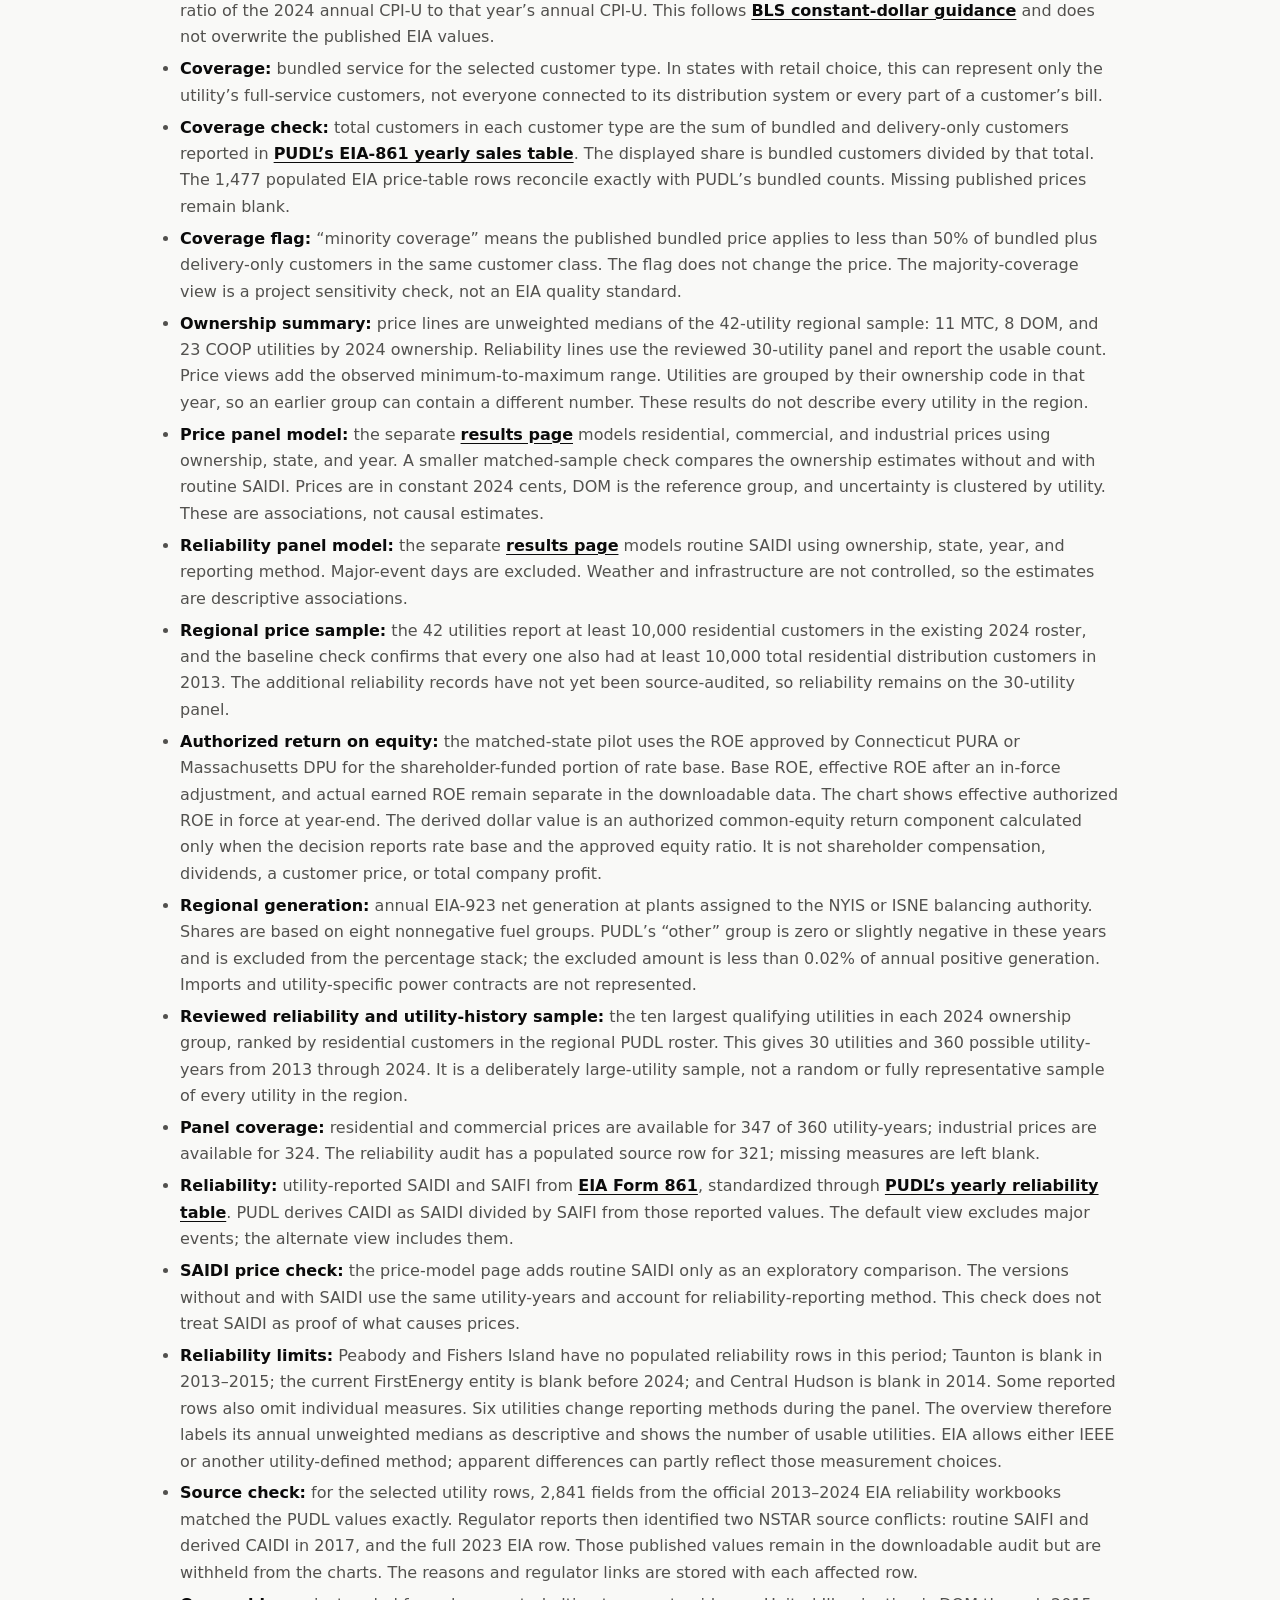
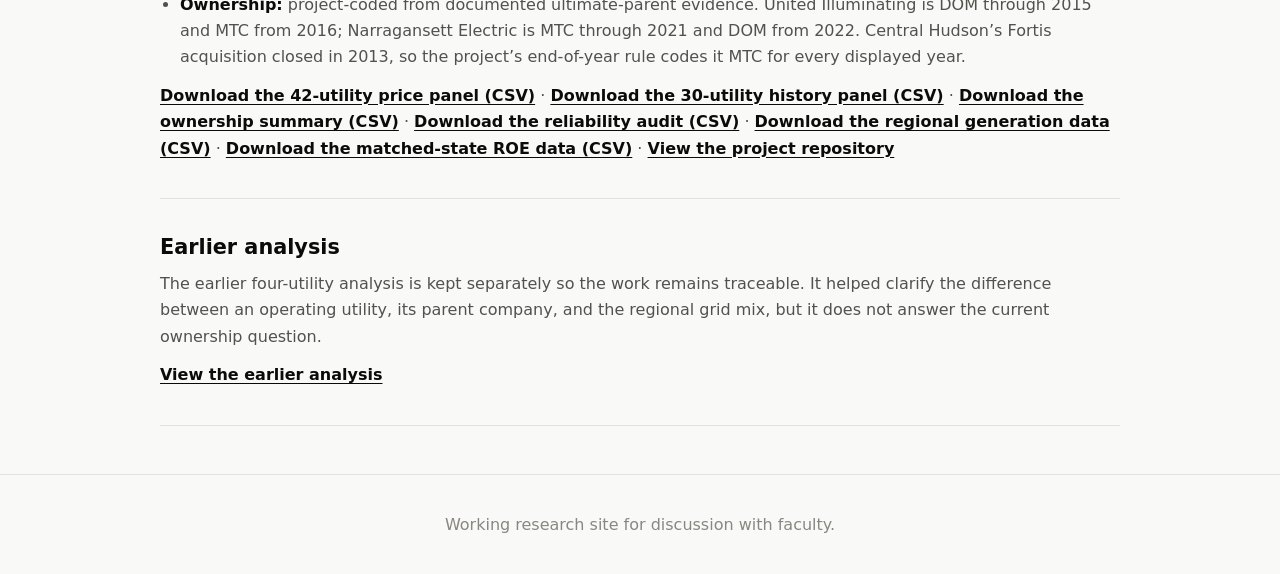
==== commit ea89f012: "Add focused reliability panel model" ====
--- a/site/index.html
+++ b/site/index.html
@@ -27,6 +27,7 @@
       <a href="#regional-fuel-mix">Regional mix</a>
       <a href="#methods">Methods and sources</a>
       <a href="draft-panel-model.html">Price panel model</a>
+      <a href="reliability-panel-model.html">Reliability panel model</a>
       <a href="previous-findings.html">Earlier analysis</a>
     </nav>
   </header>
@@ -42,8 +43,10 @@
         in New York and New England. A separate
         <a href="draft-panel-model.html">price panel model</a> tests whether the
         observed ownership-price differences remain after state and year differences
-        are considered, with a separate exploratory SAIDI check. Neither analysis
-        proves that ownership caused a difference.
+        are considered. A separate
+        <a href="reliability-panel-model.html">reliability panel model</a> compares
+        routine SAIDI by ownership. Neither analysis proves that ownership caused a
+        difference.
       </p>
       <div class="ownership-key ownership-key--intro" aria-label="Ownership categories in this comparison">
         <span><i class="ownership-swatch ownership-swatch--mtc"></i><strong>MTC</strong> Foreign or multinational parent</span>
@@ -307,6 +310,13 @@
           causal estimates.
         </li>
         <li>
+          <strong>Reliability panel model:</strong> the separate
+          <a href="reliability-panel-model.html">results page</a> models routine
+          SAIDI using ownership, state, year, and reporting method. Major-event days
+          are excluded. Weather and infrastructure are not controlled, so the
+          estimates are descriptive associations.
+        </li>
+        <li>
           <strong>Regional price sample:</strong> the 42 utilities report at least
           10,000 residential customers in the existing 2024 roster, and the baseline
           check confirms that every one also had at least 10,000 total residential
--- a/site/styles.css
+++ b/site/styles.css
@@ -806,8 +806,54 @@
   min-width: 760px;
 }
 
-.draft-results-table--saidi {
-  min-width: 980px;
+.draft-saidi-groups {
+  display: grid;
+  gap: 1.4rem;
+  margin-top: 1.25rem;
+}
+
+.draft-saidi-group {
+  padding-top: 1rem;
+  border-top: 1px solid var(--border);
+}
+
+.draft-saidi-group__header {
+  display: flex;
+  align-items: baseline;
+  justify-content: space-between;
+  gap: 1rem;
+  margin-bottom: 0.55rem;
+}
+
+.draft-saidi-group__header h3,
+.draft-saidi-group__header p {
+  margin: 0;
+}
+
+.draft-saidi-group__header h3 {
+  font-size: 1rem;
+}
+
+.draft-saidi-group__header p {
+  color: var(--ink-muted);
+  font-size: 0.76rem;
+  font-variant-numeric: tabular-nums;
+}
+
+.draft-compact-table {
+  width: 100%;
+  table-layout: fixed;
+  font-size: 0.78rem;
+}
+
+.draft-compact-table th,
+.draft-compact-table td {
+  padding: 0.65rem 0.55rem;
+  vertical-align: middle;
+}
+
+.draft-compact-table th:first-child {
+  width: 22%;
 }
 
 .draft-results-table th,
@@ -903,6 +949,173 @@
 @media (max-width: 760px) {
   .draft-model-main section {
     padding-block: 1.35rem;
+  }
+
+  .draft-saidi-group__header {
+    display: block;
+  }
+
+  .draft-saidi-group__header p {
+    margin-top: 0.2rem;
+  }
+
+  .draft-compact-table {
+    font-size: 0.72rem;
+  }
+
+  .draft-compact-table th,
+  .draft-compact-table td {
+    padding: 0.55rem 0.3rem;
+  }
+}
+
+/* Focused reliability panel page. */
+
+.reliability-trend-card {
+  max-width: 900px;
+  margin-top: 1rem;
+  padding: 1rem;
+  border: 1px solid var(--border);
+  background: var(--surface);
+}
+
+.reliability-trend-legend {
+  display: flex;
+  flex-wrap: wrap;
+  gap: 0.75rem 1.25rem;
+  color: var(--ink-secondary);
+  font-size: 0.78rem;
+}
+
+.reliability-trend-legend span {
+  display: inline-flex;
+  align-items: center;
+  gap: 0.35rem;
+}
+
+.reliability-trend-key {
+  width: 1.5rem;
+  border-top: 3px solid var(--ownership-mtc);
+}
+
+.reliability-trend-key--dom {
+  border-color: var(--ownership-dom);
+}
+
+.reliability-trend-key--coop {
+  border-color: var(--ownership-coop);
+}
+
+.reliability-trend-chart {
+  margin-top: 0.75rem;
+  overflow-x: auto;
+}
+
+.reliability-trend-svg {
+  display: block;
+  width: 100%;
+  min-width: 560px;
+  height: auto;
+}
+
+.reliability-trend-gridline {
+  stroke: var(--gridline);
+  stroke-width: 1;
+}
+
+.reliability-trend-axis-label,
+.reliability-trend-axis-title {
+  fill: var(--ink-muted);
+  font-family: system-ui, -apple-system, "Segoe UI", sans-serif;
+  font-size: 11px;
+}
+
+.reliability-trend-line {
+  fill: none;
+  stroke: var(--ownership-mtc);
+  stroke-linecap: round;
+  stroke-linejoin: round;
+  stroke-width: 2.5;
+}
+
+.reliability-trend-line--dom {
+  stroke: var(--ownership-dom);
+}
+
+.reliability-trend-line--coop {
+  stroke: var(--ownership-coop);
+}
+
+.reliability-trend-point {
+  fill: var(--ownership-mtc);
+  stroke: var(--surface);
+  stroke-width: 1.5;
+}
+
+.reliability-trend-point--dom {
+  fill: var(--ownership-dom);
+}
+
+.reliability-trend-point--coop {
+  fill: var(--ownership-coop);
+}
+
+.reliability-results-table-wrap {
+  max-width: 900px;
+}
+
+.reliability-results-table {
+  min-width: 640px;
+}
+
+@media (max-width: 600px) {
+  .reliability-results-table-wrap {
+    overflow: visible;
+  }
+
+  .reliability-results-table {
+    min-width: 0;
+    background: transparent;
+  }
+
+  .reliability-results-table thead {
+    display: none;
+  }
+
+  .reliability-results-table tbody,
+  .reliability-results-table tr,
+  .reliability-results-table th,
+  .reliability-results-table td {
+    display: block;
+    width: 100%;
+  }
+
+  .reliability-results-table tr {
+    margin-top: 0.75rem;
+    border: 1px solid var(--border);
+    background: var(--surface);
+  }
+
+  .reliability-results-table th,
+  .reliability-results-table td {
+    border: 0;
+    border-bottom: 1px solid var(--border);
+  }
+
+  .reliability-results-table td {
+    display: flex;
+    justify-content: space-between;
+    gap: 1rem;
+  }
+
+  .reliability-results-table td::before {
+    content: attr(data-label);
+    color: var(--ink-muted);
+    font-weight: 600;
+  }
+
+  .reliability-results-table td:last-child {
+    border-bottom: 0;
   }
 }
 
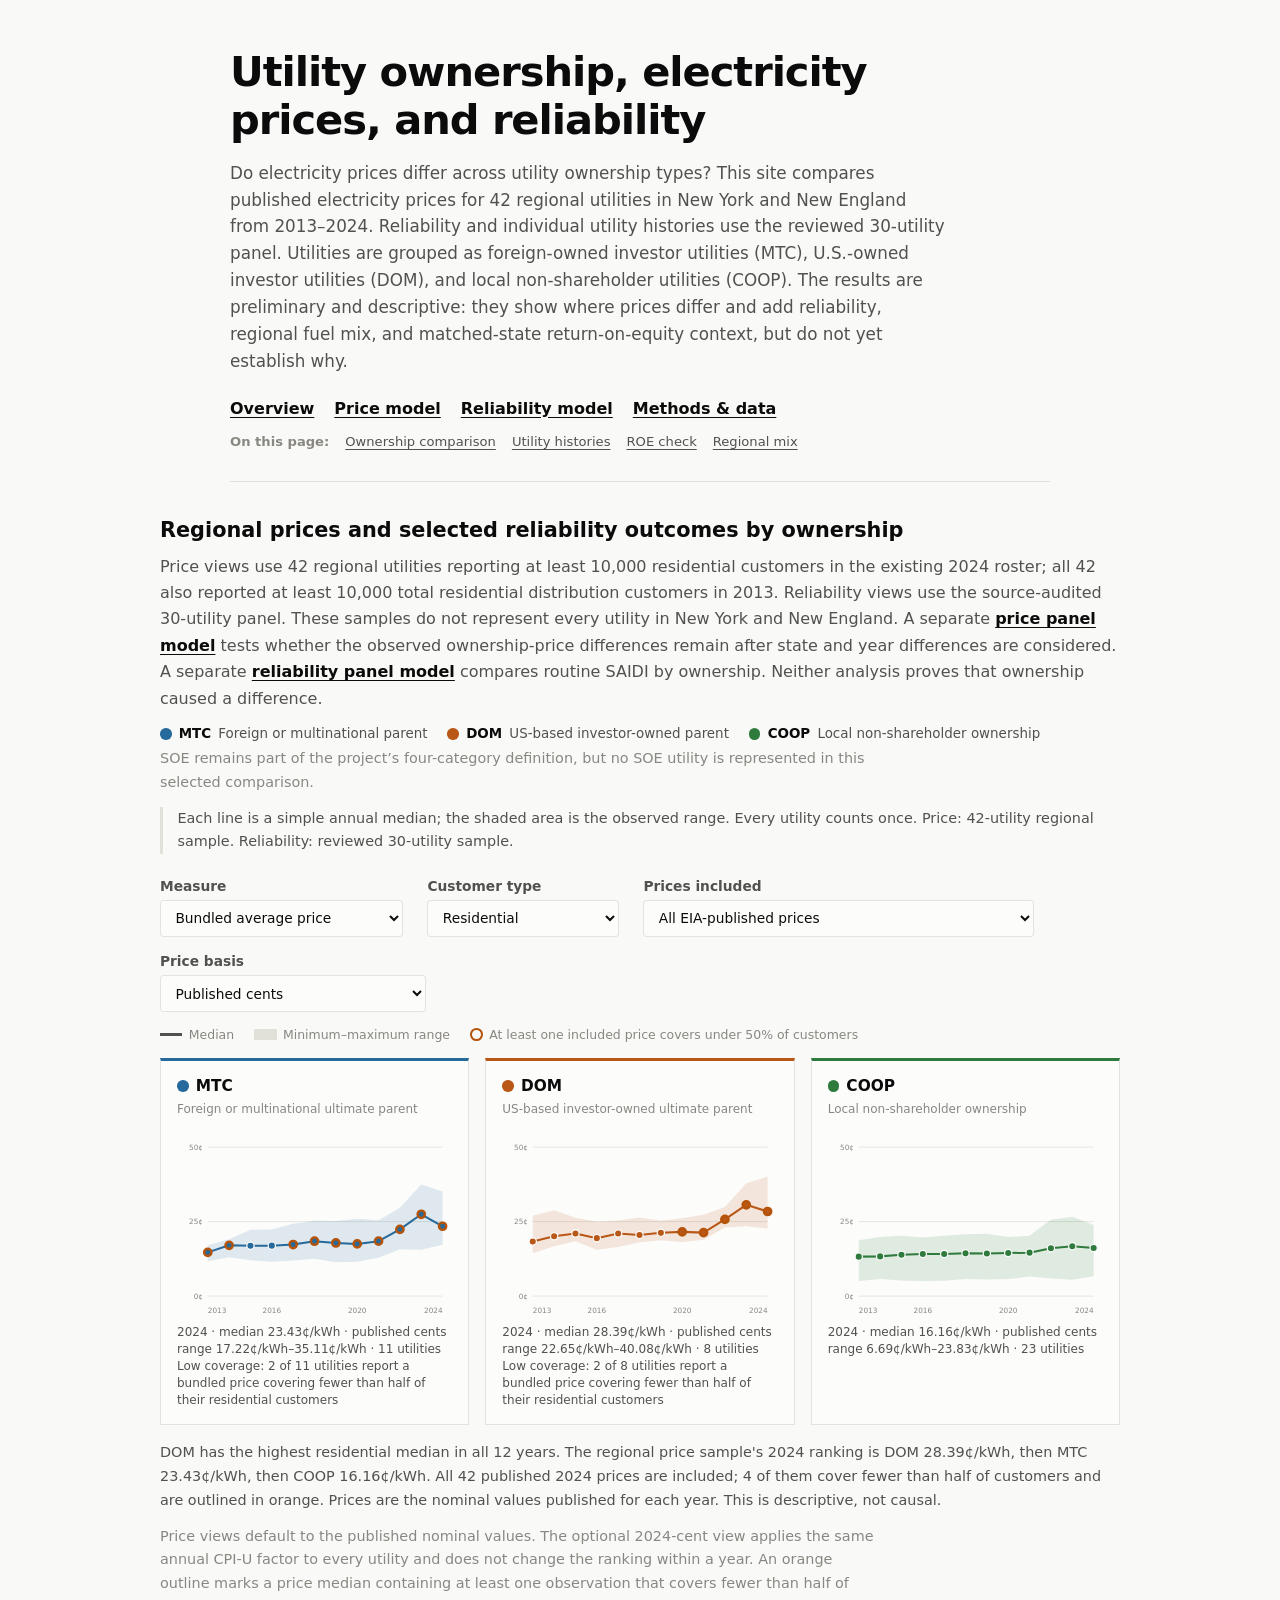
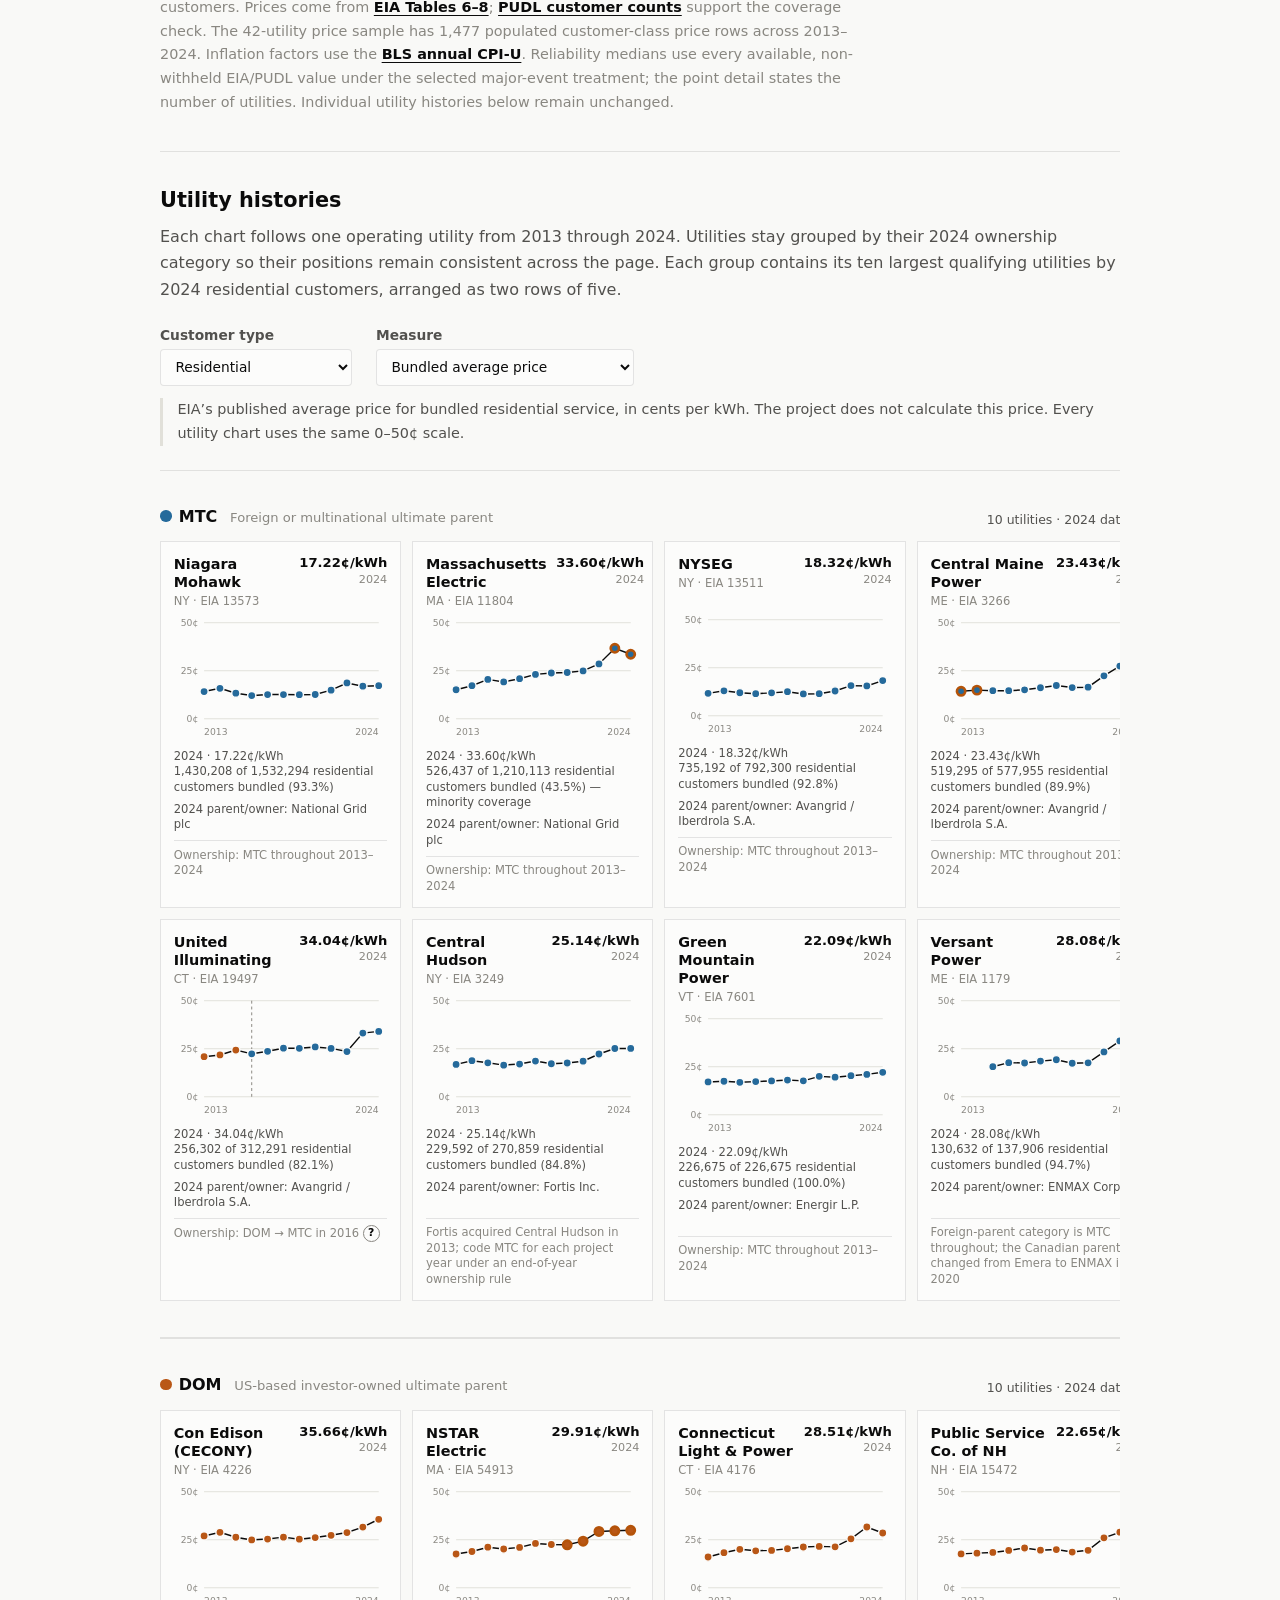
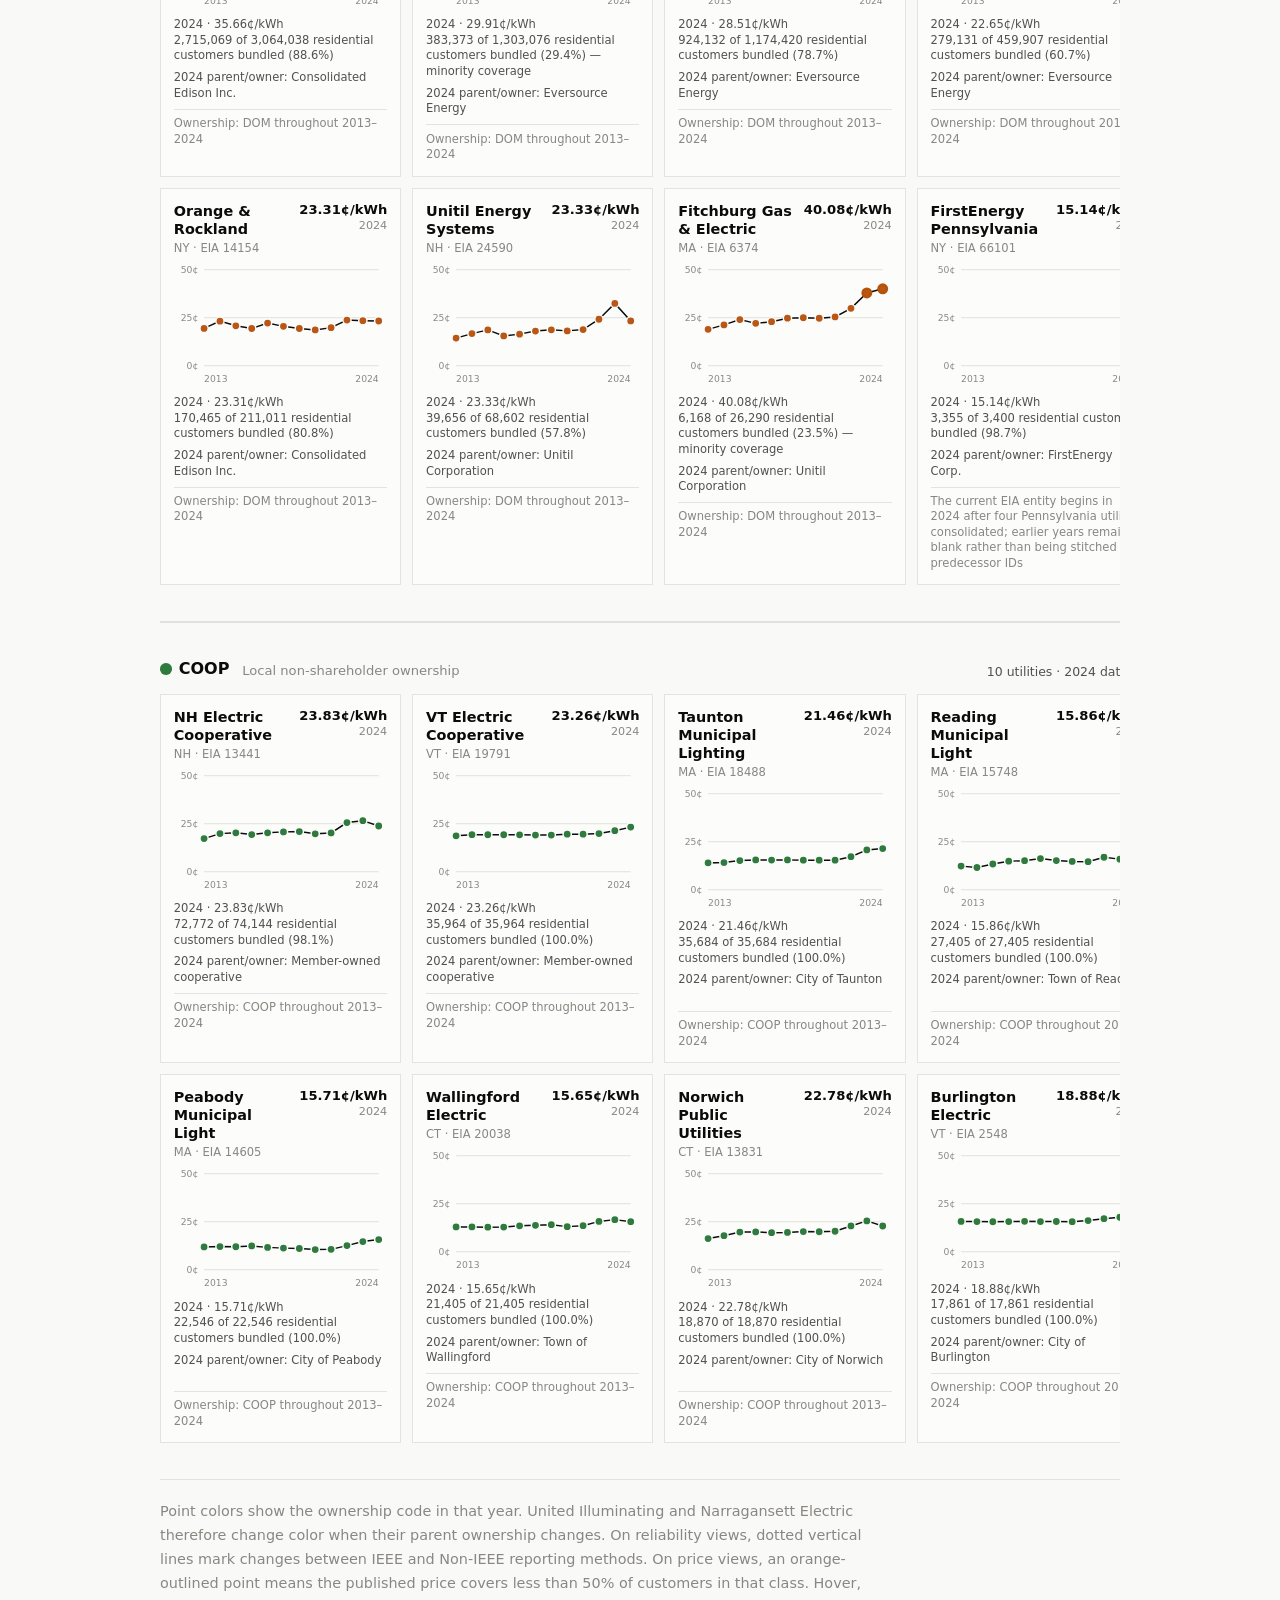
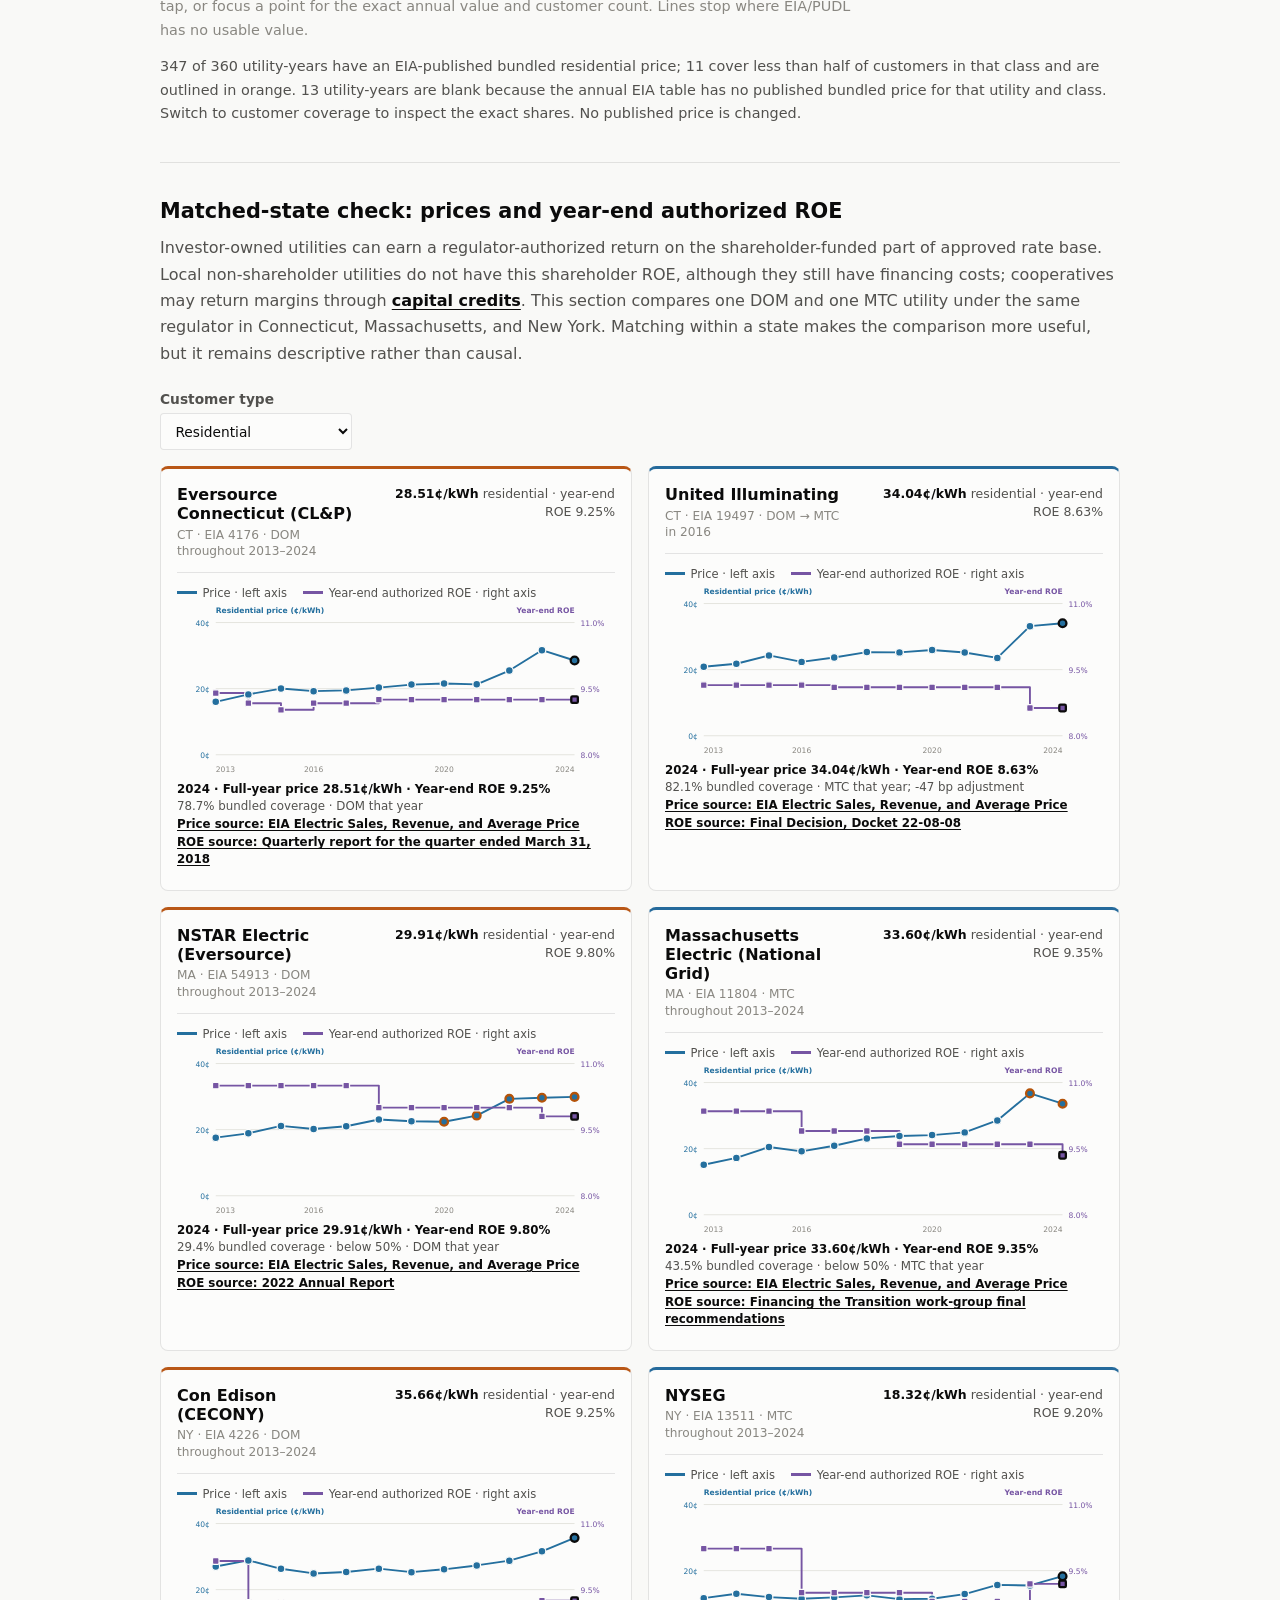
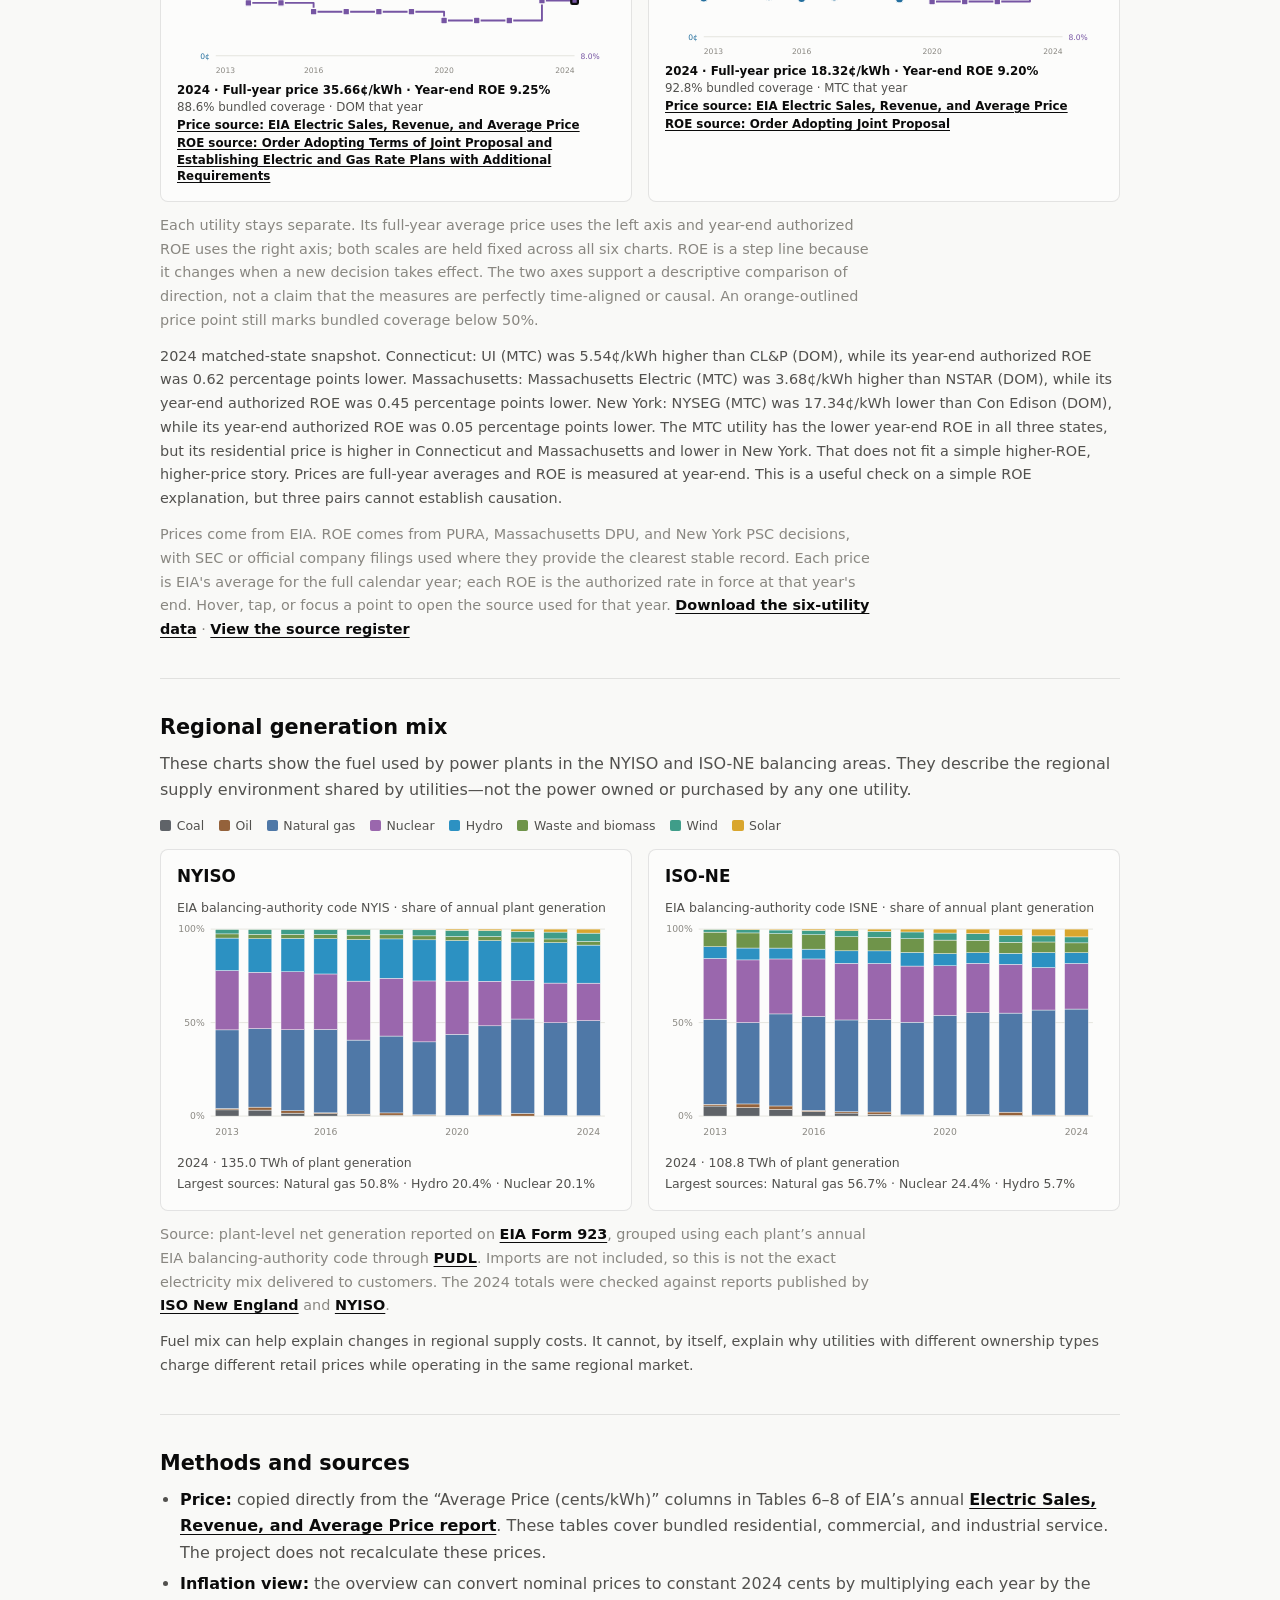
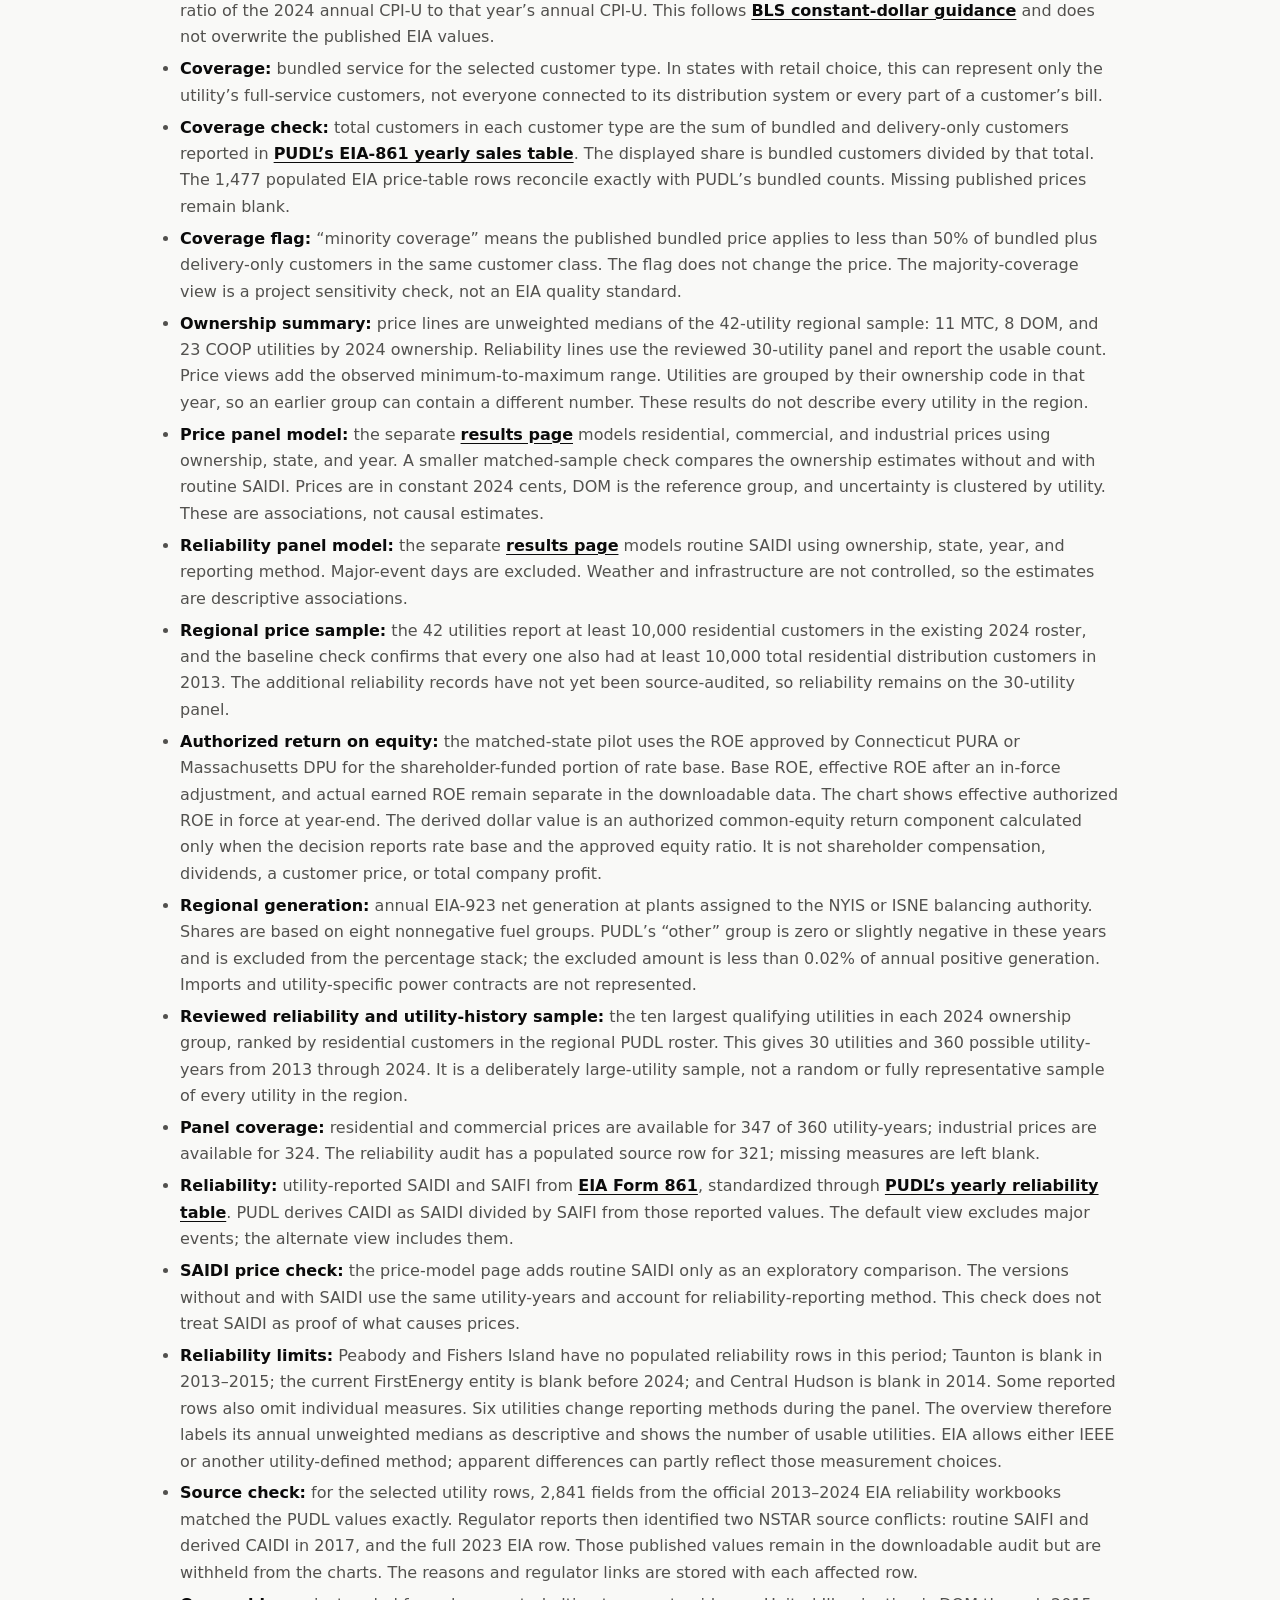
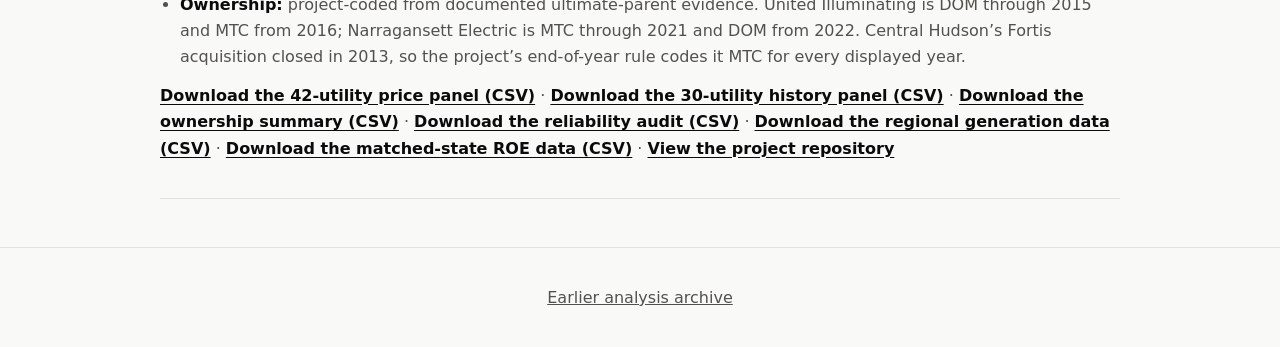
==== commit 395b43be: "Simplify research site navigation" ====
--- a/site/index.html
+++ b/site/index.html
@@ -5,7 +5,7 @@
   <meta name="viewport" content="width=device-width, initial-scale=1.0">
   <meta name="description" content="Preliminary comparison of published electricity prices for 42 regional utilities and reviewed reliability data for 30 selected utilities in New York and New England, 2013–2024.">
   <title>Utility ownership, prices, and reliability</title>
-  <link rel="stylesheet" href="styles.css?v=20260827a">
+  <link rel="stylesheet" href="styles.css?v=20260901a">
 </head>
 <body>
   <header class="research-header">
@@ -20,15 +20,18 @@
       descriptive: they show where prices differ and add reliability, regional fuel
       mix, and matched-state return-on-equity context, but do not yet establish why.
     </p>
-    <nav class="research-nav" aria-label="Project links">
+    <nav class="research-nav" aria-label="Primary navigation">
+      <a href="index.html" aria-current="page">Overview</a>
+      <a href="draft-panel-model.html">Price model</a>
+      <a href="reliability-panel-model.html">Reliability model</a>
+      <a href="#methods">Methods &amp; data</a>
+    </nav>
+    <nav class="overview-section-nav" aria-label="Overview sections">
+      <span>On this page:</span>
       <a href="#ownership-comparison">Ownership comparison</a>
       <a href="#utility-panels">Utility histories</a>
-      <a href="#roe-case-study">Matched-state ROE check</a>
+      <a href="#roe-case-study">ROE check</a>
       <a href="#regional-fuel-mix">Regional mix</a>
-      <a href="#methods">Methods and sources</a>
-      <a href="draft-panel-model.html">Price panel model</a>
-      <a href="reliability-panel-model.html">Reliability panel model</a>
-      <a href="previous-findings.html">Earlier analysis</a>
     </nav>
   </header>
 
@@ -414,20 +417,10 @@
       </p>
     </section>
 
-    <section>
-      <h2>Earlier analysis</h2>
-      <p>
-        The earlier four-utility analysis is kept separately so the work remains
-        traceable. It helped clarify the difference between an operating utility, its
-        parent company, and the regional grid mix, but it does not answer the current
-        ownership question.
-      </p>
-      <p><a href="previous-findings.html">View the earlier analysis</a></p>
-    </section>
   </main>
 
   <footer class="page-footer research-footer">
-    <p>Working research site for discussion with faculty.</p>
+    <p><a href="previous-findings.html">Earlier analysis archive</a></p>
   </footer>
 
   <script src="data/utility_price_panel.js?v=20260810a"></script>
--- a/site/styles.css
+++ b/site/styles.css
@@ -1161,6 +1161,24 @@
 .back-link {
   color: var(--ink-primary);
   font-weight: 650;
+  text-underline-offset: 0.2em;
+}
+
+.overview-section-nav {
+  display: flex;
+  flex-wrap: wrap;
+  gap: 0.45rem 1rem;
+  margin-top: 1rem;
+  color: var(--ink-muted);
+  font-size: 0.82rem;
+}
+
+.overview-section-nav span {
+  font-weight: 700;
+}
+
+.overview-section-nav a {
+  color: var(--ink-secondary);
   text-underline-offset: 0.2em;
 }
 
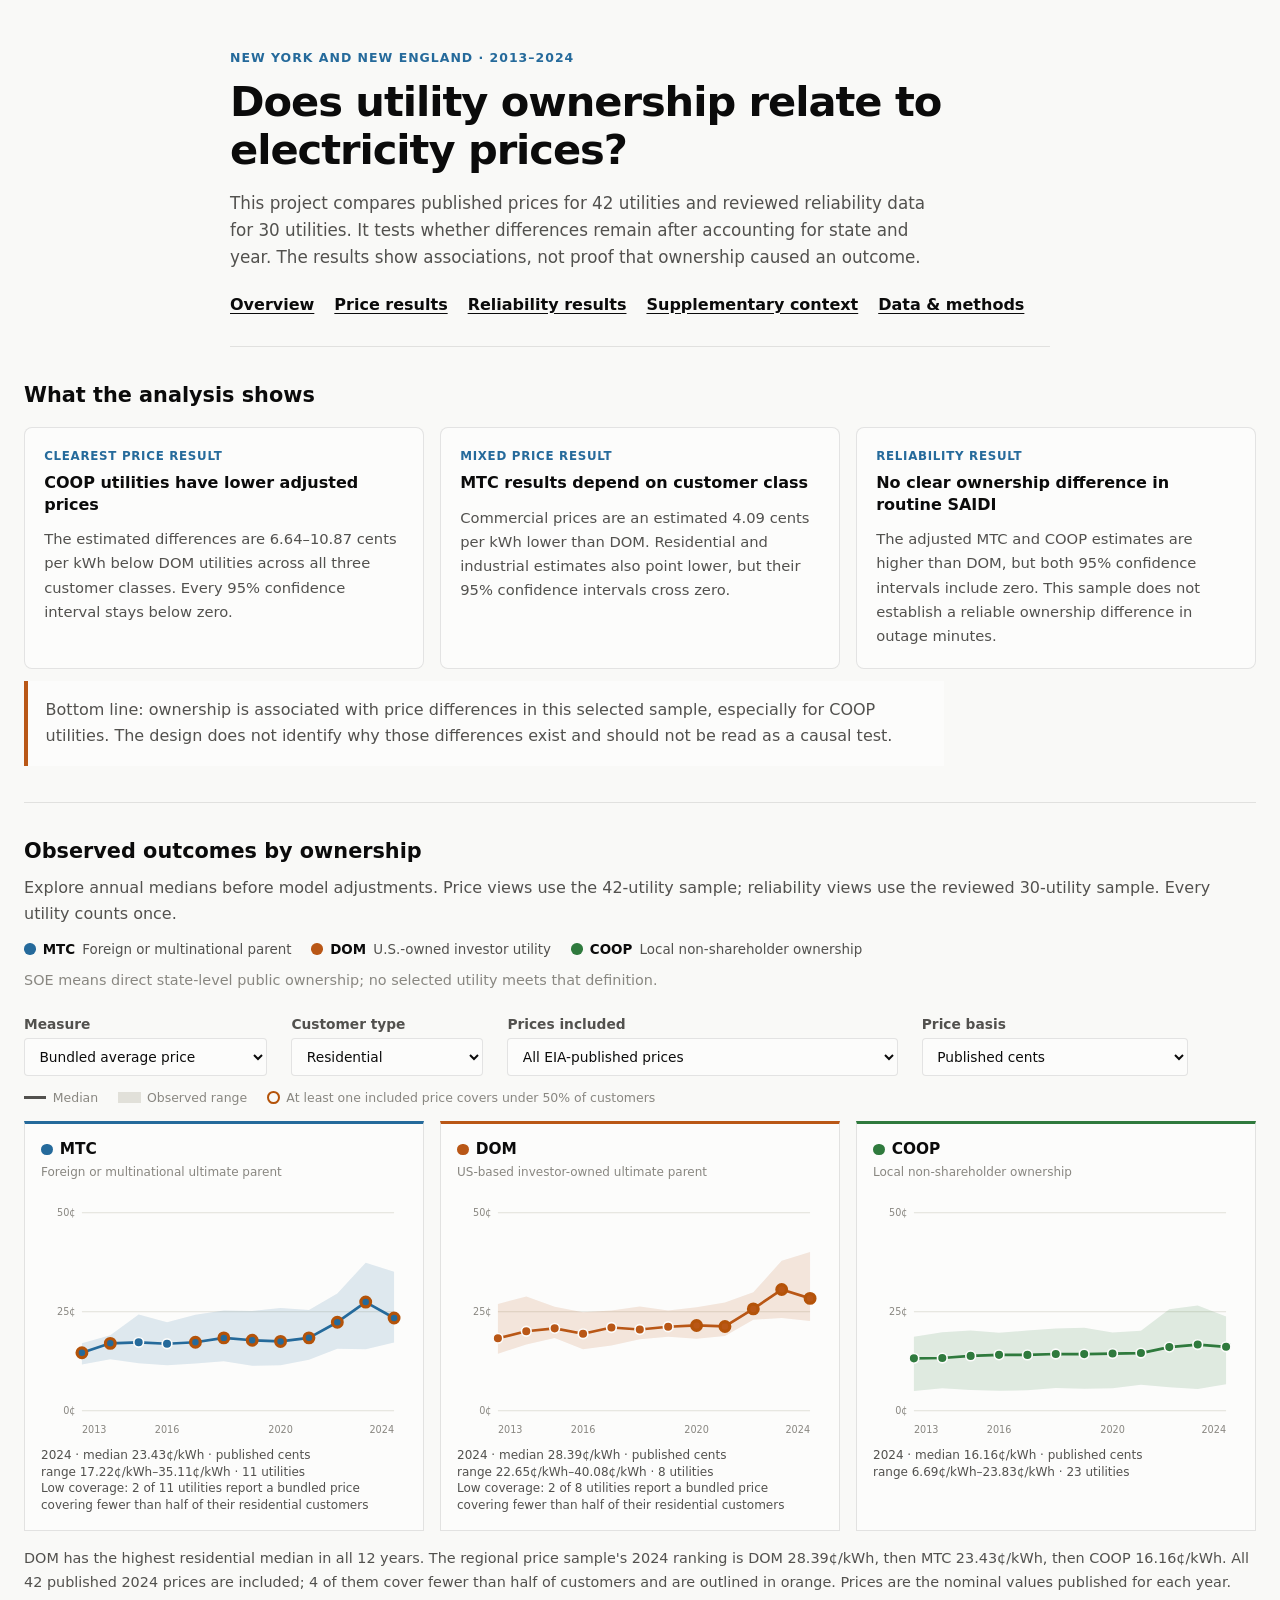
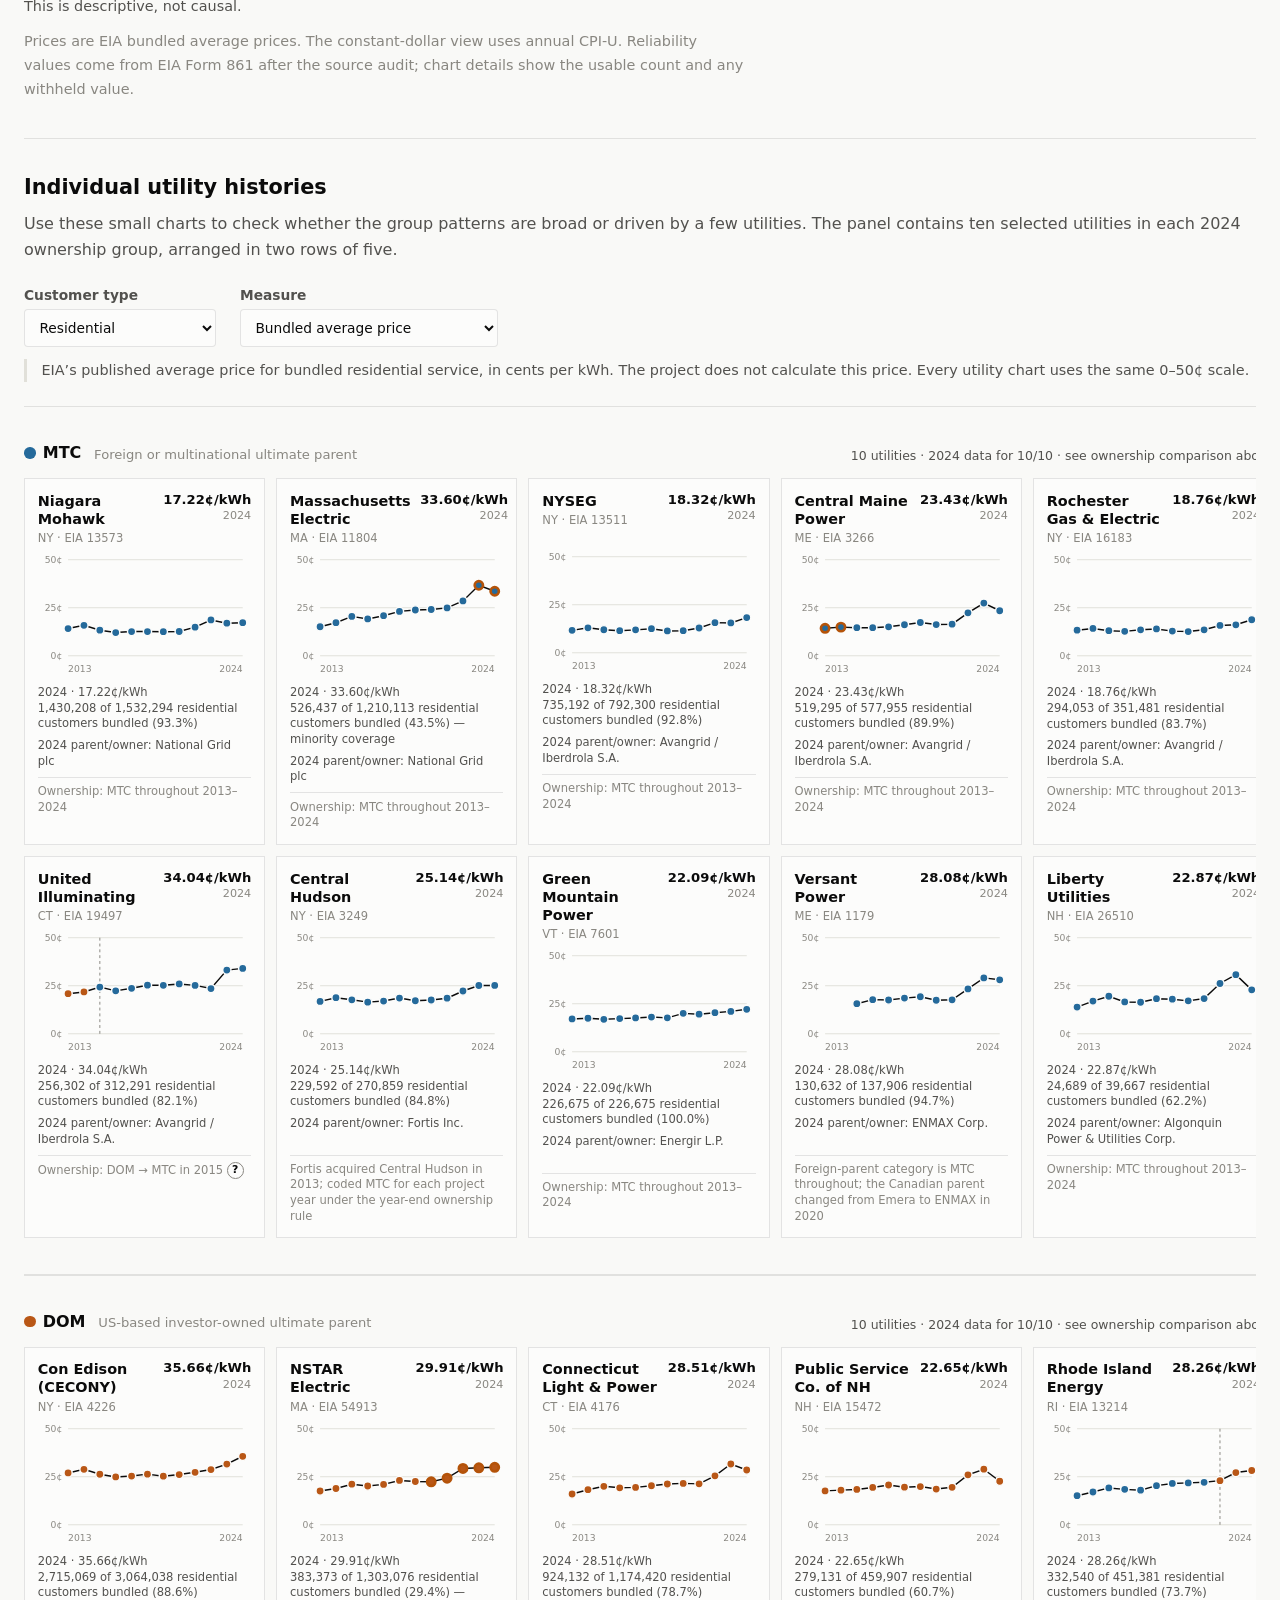
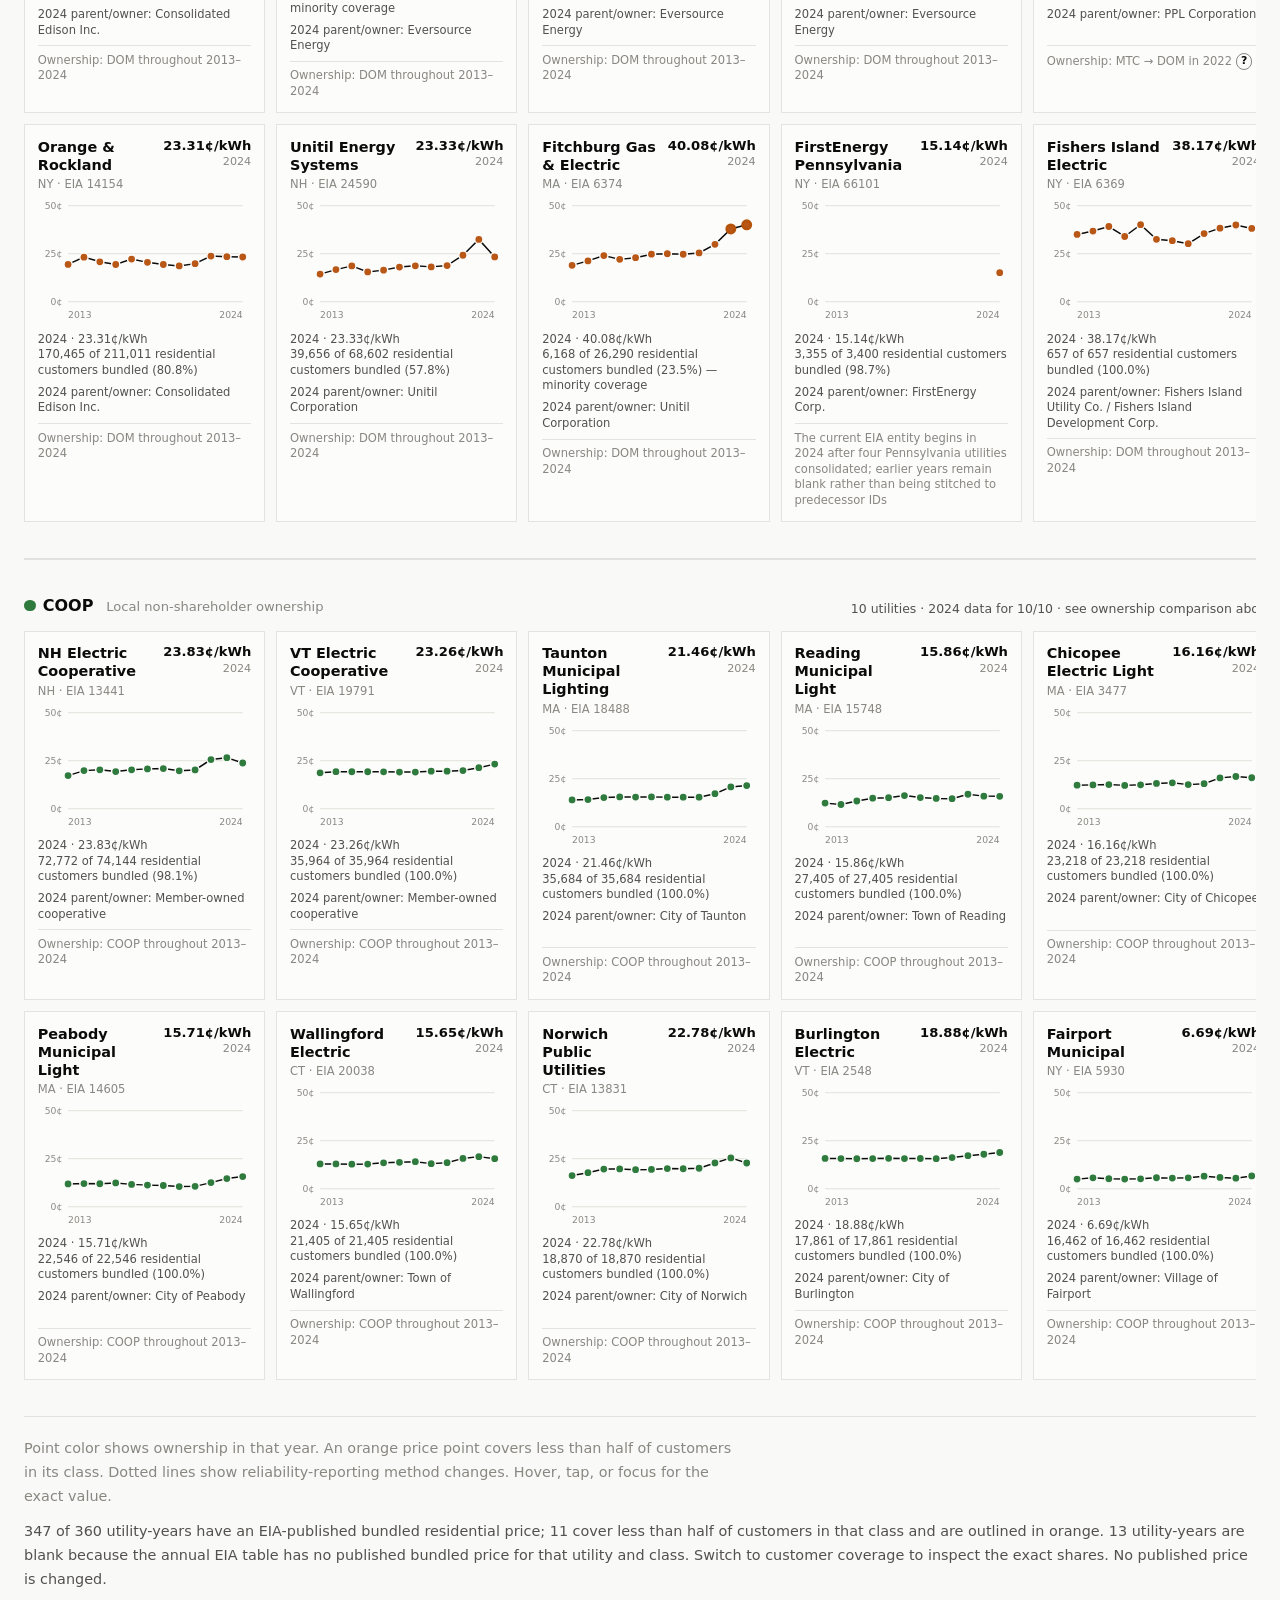
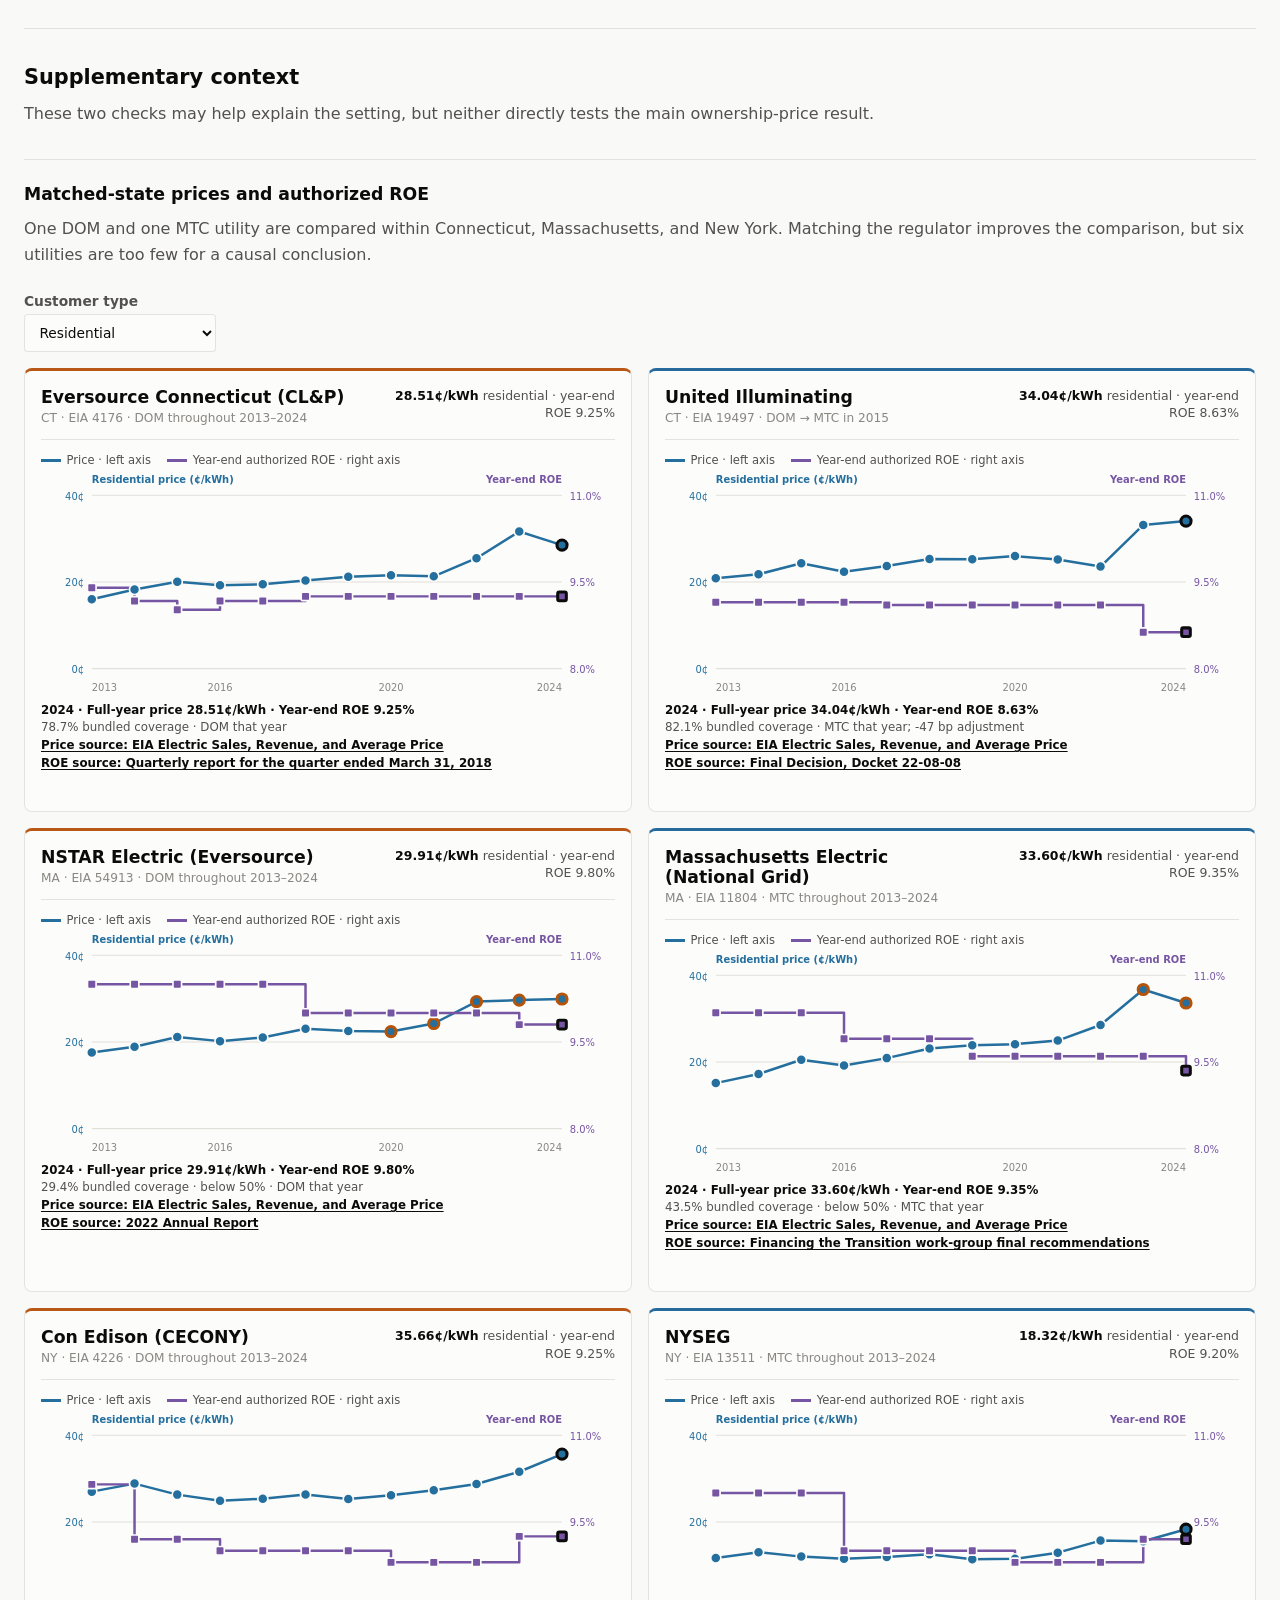
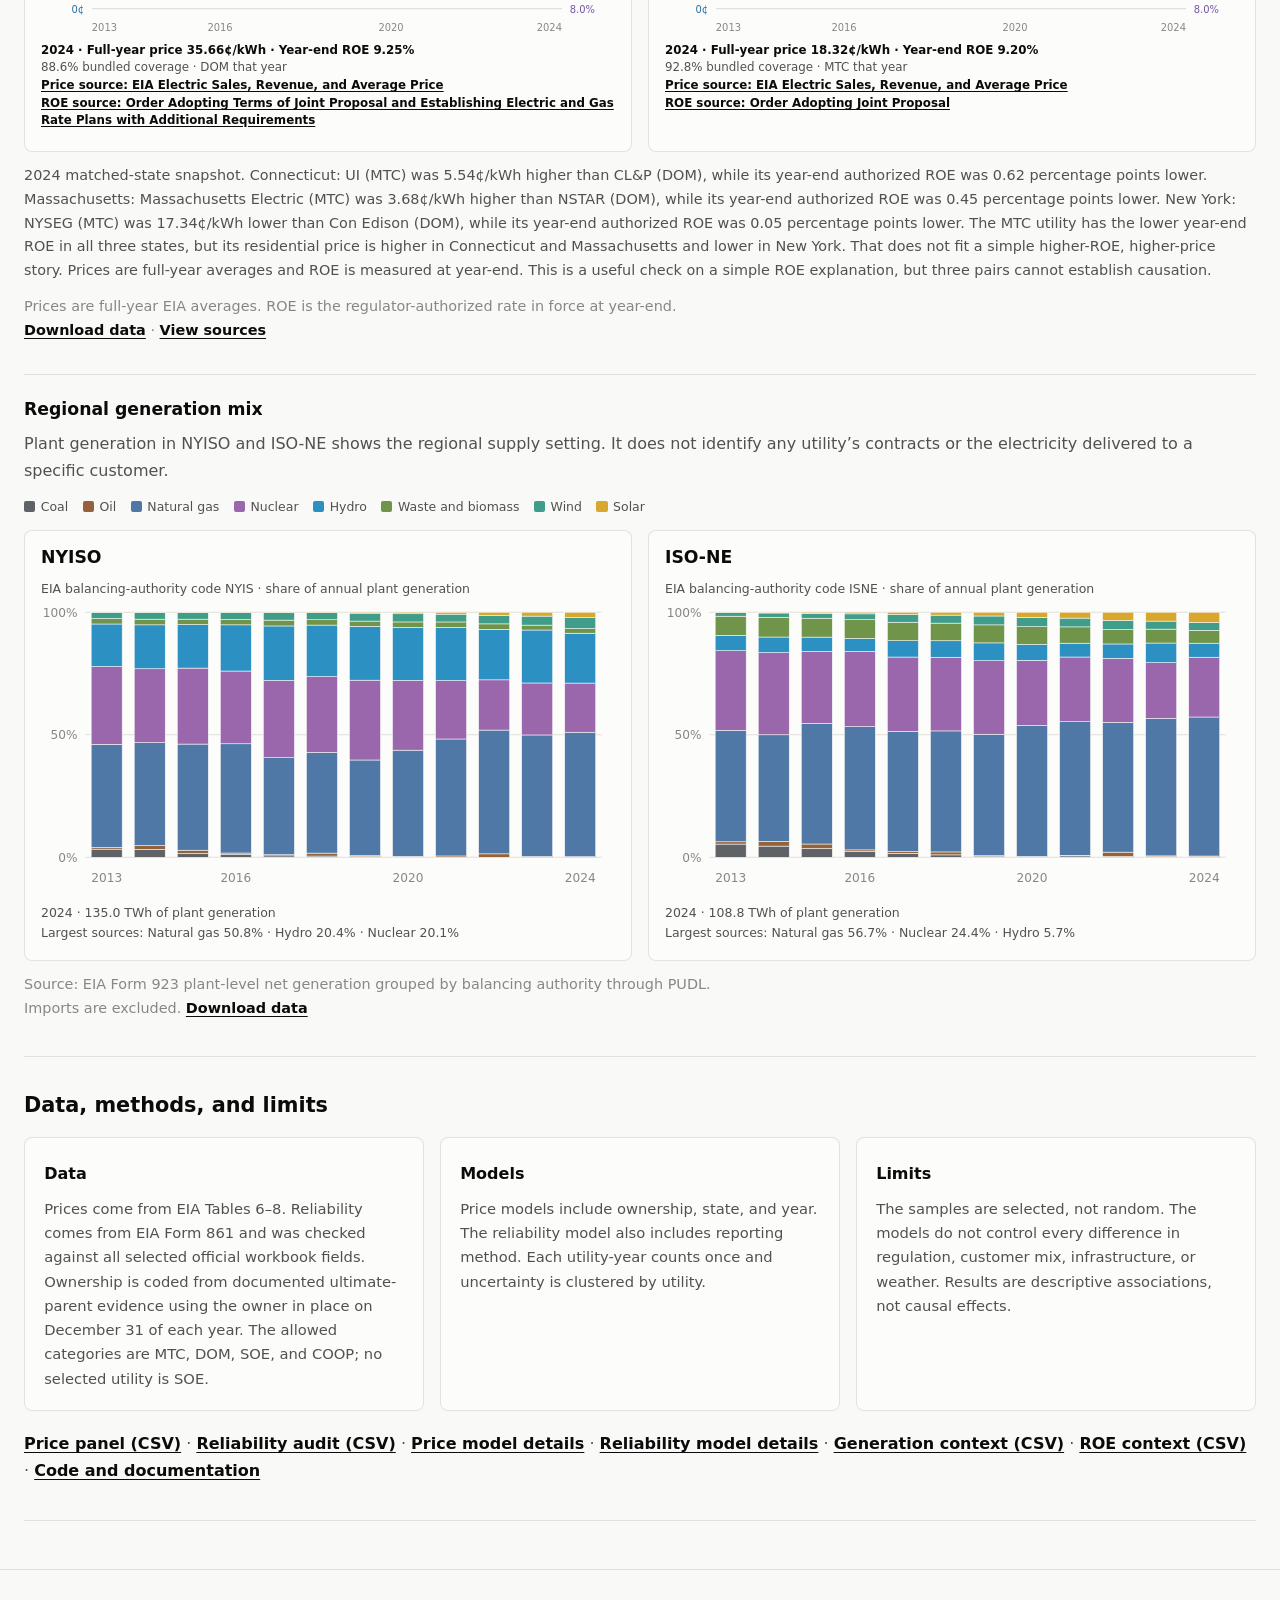
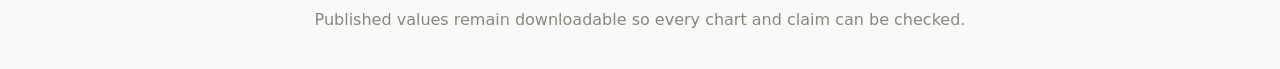
==== commit 50a605e3: "Prepare reproducible professor handoff" ====
--- a/site/index.html
+++ b/site/index.html
@@ -3,141 +3,144 @@
 <head>
   <meta charset="UTF-8">
   <meta name="viewport" content="width=device-width, initial-scale=1.0">
-  <meta name="description" content="Preliminary comparison of published electricity prices for 42 regional utilities and reviewed reliability data for 30 selected utilities in New York and New England, 2013–2024.">
-  <title>Utility ownership, prices, and reliability</title>
-  <link rel="stylesheet" href="styles.css?v=20260901a">
+  <meta name="description" content="Comparison of utility ownership, electricity prices, and routine outage duration for New York and New England utilities, 2013–2024.">
+  <title>Utility ownership and electricity outcomes</title>
+  <link rel="stylesheet" href="styles.css?v=20260916a">
 </head>
 <body>
   <header class="research-header">
-    <h1>Utility ownership, electricity prices, and reliability</h1>
+    <p class="research-kicker">New York and New England · 2013–2024</p>
+    <h1>Does utility ownership relate to electricity prices?</h1>
     <p>
-      Do electricity prices differ across utility ownership types? This site compares
-      published electricity prices for 42 regional utilities in
-      New York and New England from 2013–2024. Reliability and individual utility
-      histories use the reviewed 30-utility panel. Utilities are grouped as
-      foreign-owned investor utilities (MTC), U.S.-owned investor utilities (DOM),
-      and local non-shareholder utilities (COOP). The results are preliminary and
-      descriptive: they show where prices differ and add reliability, regional fuel
-      mix, and matched-state return-on-equity context, but do not yet establish why.
+      This project compares published prices for 42 utilities and reviewed
+      reliability data for 30 utilities. It tests whether differences remain after
+      accounting for state and year. The results show associations, not proof that
+      ownership caused an outcome.
     </p>
     <nav class="research-nav" aria-label="Primary navigation">
       <a href="index.html" aria-current="page">Overview</a>
-      <a href="draft-panel-model.html">Price model</a>
-      <a href="reliability-panel-model.html">Reliability model</a>
-      <a href="#methods">Methods &amp; data</a>
-    </nav>
-    <nav class="overview-section-nav" aria-label="Overview sections">
-      <span>On this page:</span>
-      <a href="#ownership-comparison">Ownership comparison</a>
-      <a href="#utility-panels">Utility histories</a>
-      <a href="#roe-case-study">ROE check</a>
-      <a href="#regional-fuel-mix">Regional mix</a>
+      <a href="price-model.html">Price results</a>
+      <a href="reliability-panel-model.html">Reliability results</a>
+      <a href="#supplementary">Supplementary context</a>
+      <a href="#methods">Data &amp; methods</a>
     </nav>
   </header>
 
   <main class="research-main research-main--wide">
+    <section class="findings-section" aria-labelledby="findings-title">
+      <h2 id="findings-title">What the analysis shows</h2>
+      <div class="finding-grid">
+        <article class="finding-card">
+          <p class="finding-card__label">Clearest price result</p>
+          <h3>COOP utilities have lower adjusted prices</h3>
+          <p>
+            The estimated differences are 6.64–10.87 cents per kWh below DOM
+            utilities across all three customer classes. Every 95% confidence
+            interval stays below zero.
+          </p>
+        </article>
+        <article class="finding-card">
+          <p class="finding-card__label">Mixed price result</p>
+          <h3>MTC results depend on customer class</h3>
+          <p>
+            Commercial prices are an estimated 4.09 cents per kWh lower than DOM.
+            Residential and industrial estimates also point lower, but their 95%
+            confidence intervals cross zero.
+          </p>
+        </article>
+        <article class="finding-card">
+          <p class="finding-card__label">Reliability result</p>
+          <h3>No clear ownership difference in routine SAIDI</h3>
+          <p>
+            The adjusted MTC and COOP estimates are higher than DOM, but both 95%
+            confidence intervals include zero. This sample does not establish a
+            reliable ownership difference in outage minutes.
+          </p>
+        </article>
+      </div>
+      <p class="scope-note">
+        Bottom line: ownership is associated with price differences in this selected
+        sample, especially for COOP utilities. The design does not identify why those
+        differences exist and should not be read as a causal test.
+      </p>
+    </section>
+
     <section id="ownership-comparison">
-      <h2>Regional prices and selected reliability outcomes by ownership</h2>
+      <h2>Observed outcomes by ownership</h2>
       <p>
-        Price views use 42 regional utilities reporting at least 10,000 residential
-        customers in the existing 2024 roster; all 42 also reported at least 10,000
-        total residential distribution customers in 2013. Reliability views use the
-        source-audited 30-utility panel. These samples do not represent every utility
-        in New York and New England. A separate
-        <a href="draft-panel-model.html">price panel model</a> tests whether the
-        observed ownership-price differences remain after state and year differences
-        are considered. A separate
-        <a href="reliability-panel-model.html">reliability panel model</a> compares
-        routine SAIDI by ownership. Neither analysis proves that ownership caused a
-        difference.
-      </p>
-      <div class="ownership-key ownership-key--intro" aria-label="Ownership categories in this comparison">
+        Explore annual medians before model adjustments. Price views use the
+        42-utility sample; reliability views use the reviewed 30-utility sample.
+        Every utility counts once.
+      </p>
+      <div class="ownership-key ownership-key--intro" aria-label="Ownership categories">
         <span><i class="ownership-swatch ownership-swatch--mtc"></i><strong>MTC</strong> Foreign or multinational parent</span>
-        <span><i class="ownership-swatch ownership-swatch--dom"></i><strong>DOM</strong> US-based investor-owned parent</span>
+        <span><i class="ownership-swatch ownership-swatch--dom"></i><strong>DOM</strong> U.S.-owned investor utility</span>
         <span><i class="ownership-swatch ownership-swatch--coop"></i><strong>COOP</strong> Local non-shareholder ownership</span>
       </div>
-      <p class="table-note ownership-key-note">
-        SOE remains part of the project’s four-category definition, but no SOE utility
-        is represented in this selected comparison.
-      </p>
+      <p class="table-note">SOE means direct state-level public ownership; no selected utility meets that definition.</p>
       <div id="observed-comparison-panel">
-        <p class="plain-note comparison-view-note">
-          Each line is a simple annual median; the shaded area is the observed range.
-          Every utility counts once. Price: 42-utility regional sample. Reliability:
-          reviewed 30-utility sample.
-        </p>
         <div class="panel-controls comparison-controls">
-        <label for="comparison-measure">
-          Measure
-          <select id="comparison-measure">
-            <option value="price">Bundled average price</option>
-            <option value="saidi">SAIDI — outage minutes</option>
-            <option value="saifi">SAIFI — outage frequency</option>
-            <option value="caidi">CAIDI — restoration time</option>
-          </select>
-        </label>
-        <label id="comparison-customer-class-control" for="comparison-customer-class">
-          Customer type
-          <select id="comparison-customer-class">
-            <option value="residential">Residential</option>
-            <option value="commercial">Commercial</option>
-            <option value="industrial">Industrial</option>
-          </select>
-        </label>
-        <label id="comparison-coverage-rule-control" for="comparison-coverage-rule">
-          Prices included
-          <select id="comparison-coverage-rule">
-            <option value="all_published">All EIA-published prices</option>
-            <option value="majority_coverage">Only prices covering at least 50% of customers</option>
-          </select>
-        </label>
-        <label id="comparison-price-basis-control" for="comparison-price-basis">
-          Price basis
-          <select id="comparison-price-basis">
-            <option value="nominal">Published cents</option>
-            <option value="real_2024">Inflation-adjusted 2024 cents</option>
-          </select>
-        </label>
-        <label id="comparison-reliability-scope-control" for="comparison-reliability-scope" hidden>
-          Reliability treatment
-          <select id="comparison-reliability-scope">
-            <option value="without-major-events">Exclude major events</option>
-            <option value="with-major-events">Include major events</option>
-          </select>
-        </label>
-        </div>
-        <div class="comparison-legend" aria-label="Ownership comparison legend">
-        <span><i class="comparison-legend__line"></i> Median</span>
-        <span id="comparison-range-legend"><i class="comparison-legend__range"></i> Minimum–maximum range</span>
-        <span id="comparison-coverage-legend"><i class="comparison-legend__flag"></i> At least one included price covers under 50% of customers</span>
+          <label for="comparison-measure">
+            Measure
+            <select id="comparison-measure">
+              <option value="price">Bundled average price</option>
+              <option value="saidi">SAIDI — outage minutes</option>
+              <option value="saifi">SAIFI — outage frequency</option>
+              <option value="caidi">CAIDI — restoration time</option>
+            </select>
+          </label>
+          <label id="comparison-customer-class-control" for="comparison-customer-class">
+            Customer type
+            <select id="comparison-customer-class">
+              <option value="residential">Residential</option>
+              <option value="commercial">Commercial</option>
+              <option value="industrial">Industrial</option>
+            </select>
+          </label>
+          <label id="comparison-coverage-rule-control" for="comparison-coverage-rule">
+            Prices included
+            <select id="comparison-coverage-rule">
+              <option value="all_published">All EIA-published prices</option>
+              <option value="majority_coverage">Only prices covering at least 50% of customers</option>
+            </select>
+          </label>
+          <label id="comparison-price-basis-control" for="comparison-price-basis">
+            Price basis
+            <select id="comparison-price-basis">
+              <option value="nominal">Published cents</option>
+              <option value="real_2024">Inflation-adjusted 2024 cents</option>
+            </select>
+          </label>
+          <label id="comparison-reliability-scope-control" for="comparison-reliability-scope" hidden>
+            Reliability treatment
+            <select id="comparison-reliability-scope">
+              <option value="without-major-events">Exclude major events</option>
+              <option value="with-major-events">Include major events</option>
+            </select>
+          </label>
+        </div>
+        <div class="comparison-legend" aria-label="Chart legend">
+          <span><i class="comparison-legend__line"></i> Median</span>
+          <span id="comparison-range-legend"><i class="comparison-legend__range"></i> Observed range</span>
+          <span id="comparison-coverage-legend"><i class="comparison-legend__flag"></i> At least one included price covers under 50% of customers</span>
         </div>
         <p id="ownership-comparison-status" class="chart-status" hidden></p>
         <div id="ownership-comparison-charts" class="ownership-comparison-charts" aria-live="polite"></div>
         <p id="ownership-comparison-finding" class="result-note"></p>
         <p class="table-note">
-          Price views default to the published nominal values. The optional 2024-cent
-          view applies the same annual CPI-U factor to every utility and does not change
-          the ranking within a year. An orange outline marks a price median containing
-          at least one observation that covers fewer than half of customers. Prices come from
-          <a href="https://www.eia.gov/electricity/sales_revenue_price/" target="_blank" rel="noopener">EIA Tables 6–8</a>;
-          <a href="https://docs.catalyst.coop/pudl/en/stable/data_dictionaries/pudl_db.html" target="_blank" rel="noopener">PUDL customer counts</a>
-          support the coverage check. The 42-utility price sample has 1,477 populated
-          customer-class price rows across 2013–2024. Inflation factors use the
-          <a href="https://www.bls.gov/pir/spm/spm_chart_2025data.htm" target="_blank" rel="noopener">BLS annual CPI-U</a>.
-          Reliability medians use every available, non-withheld EIA/PUDL value under the
-          selected major-event treatment; the point detail states the number of utilities.
-          Individual utility histories below remain unchanged.
+          Prices are EIA bundled average prices. The constant-dollar view uses annual
+          CPI-U. Reliability values come from EIA Form 861 after the source audit;
+          chart details show the usable count and any withheld value.
         </p>
       </div>
     </section>
 
     <section id="utility-panels">
-      <h2>Utility histories</h2>
+      <h2>Individual utility histories</h2>
       <p>
-        Each chart follows one operating utility from 2013 through 2024. Utilities
-        stay grouped by their 2024 ownership category so their positions remain
-        consistent across the page. Each group contains its ten largest qualifying
-        utilities by 2024 residential customers, arranged as two rows of five.
+        Use these small charts to check whether the group patterns are broad or driven
+        by a few utilities. The panel contains ten selected utilities in each 2024
+        ownership group, arranged in two rows of five.
       </p>
       <div class="panel-controls panel-controls--metric">
         <label id="customer-class-control" for="customer-class">
@@ -172,262 +175,116 @@
         <div id="utility-matrix" class="utility-matrix" aria-live="polite"></div>
       </div>
       <p class="table-note">
-        Point colors show the ownership code in that year. United Illuminating and
-        Narragansett Electric therefore change color when their parent ownership
-        changes. On reliability views, dotted vertical lines mark changes between
-        IEEE and Non-IEEE reporting methods. On price views, an orange-outlined point
-        means the published price covers less than 50% of customers in that class.
-        Hover, tap, or focus a point for the exact annual value and customer count.
-        Lines stop where EIA/PUDL has no usable value.
+        Point color shows ownership in that year. An orange price point covers less
+        than half of customers in its class. Dotted lines show reliability-reporting
+        method changes. Hover, tap, or focus for the exact value.
       </p>
       <p id="metric-finding" class="result-note"></p>
     </section>
 
-    <section id="roe-case-study">
-      <h2>Matched-state check: prices and year-end authorized ROE</h2>
+    <section id="supplementary">
+      <h2>Supplementary context</h2>
       <p>
-        Investor-owned utilities can earn a regulator-authorized return on the
-        shareholder-funded part of approved rate base. Local non-shareholder utilities
-        do not have this shareholder ROE, although they still have financing costs;
-        cooperatives may return margins through
-        <a href="https://www.irs.gov/pub/irs-wd/0838008.pdf" target="_blank" rel="noopener">capital credits</a>.
-        This section compares one DOM and one MTC utility under the same regulator in
-        Connecticut, Massachusetts, and New York. Matching within a state makes the
-        comparison more useful, but it remains descriptive rather than causal.
-      </p>
-      <div class="panel-controls ct-case-study-controls">
-        <label for="ct-case-customer-class">
-          Customer type
-          <select id="ct-case-customer-class">
-            <option value="residential">Residential</option>
-            <option value="commercial">Commercial</option>
-            <option value="industrial">Industrial</option>
-          </select>
-        </label>
-      </div>
-      <p id="ct-case-study-status" class="chart-status" hidden></p>
-      <div id="ct-case-study-charts" class="ct-case-study-grid" aria-live="polite"></div>
-      <p class="table-note">
-        Each utility stays separate. Its full-year average price uses the left axis
-        and year-end authorized ROE uses the right axis; both scales are held fixed
-        across all six charts. ROE is a step line because it changes when a new
-        decision takes effect. The two axes support a descriptive comparison of
-        direction, not a claim that the measures are perfectly time-aligned or causal.
-        An orange-outlined price point still marks bundled coverage below 50%.
-      </p>
-      <p id="ct-case-study-finding" class="result-note"></p>
-      <p class="table-note">
-        Prices come from EIA. ROE comes from PURA, Massachusetts DPU, and New York PSC decisions,
-        with SEC or official company filings used where they provide the clearest
-        stable record. Each price is EIA's average for the full calendar year; each
-        ROE is the authorized rate in force at that year's end. Hover, tap, or focus
-        a point to open the source used for that year.
-        <a href="data/roe_case_study.csv">Download the six-utility data</a>
-        ·
-        <a href="data/roe_source_register.csv">View the source register</a>
-      </p>
-    </section>
-
-    <section id="regional-fuel-mix">
-      <h2>Regional generation mix</h2>
-      <p>
-        These charts show the fuel used by power plants in the NYISO and ISO-NE
-        balancing areas. They describe the regional supply environment shared by
-        utilities—not the power owned or purchased by any one utility.
-      </p>
-      <div id="iso-fuel-mix-legend" class="iso-fuel-mix-legend" aria-label="Fuel legend"></div>
-      <p id="iso-fuel-mix-status" class="chart-status" hidden></p>
-      <div id="iso-fuel-mix-charts" class="iso-fuel-mix-charts" aria-live="polite"></div>
-      <p class="table-note">
-        Source: plant-level net generation reported on
-        <a href="https://www.eia.gov/electricity/data/eia923/" target="_blank" rel="noopener">EIA Form 923</a>,
-        grouped using each plant’s annual EIA balancing-authority code through
-        <a href="https://catalystcoop-pudl.readthedocs.io/en/stable/data_sources/eia923.html" target="_blank" rel="noopener">PUDL</a>.
-        Imports are not included, so this is not the exact electricity mix delivered
-        to customers. The 2024 totals were checked against reports published by
-        <a href="https://www.iso-ne.com/static-assets/documents/100028/final-2024-air-emission-report.pdf" target="_blank" rel="noopener">ISO New England</a>
-        and
-        <a href="https://www.nyiso.com/documents/20142/2223020/2025-Power-Trends.pdf/" target="_blank" rel="noopener">NYISO</a>.
-      </p>
-      <p class="result-note">
-        Fuel mix can help explain changes in regional supply costs. It cannot, by
-        itself, explain why utilities with different ownership types charge different
-        retail prices while operating in the same regional market.
-      </p>
+        These two checks may help explain the setting, but neither directly tests the
+        main ownership-price result.
+      </p>
+
+      <div class="supplementary-block" id="roe-case-study">
+        <h3>Matched-state prices and authorized ROE</h3>
+        <p>
+          One DOM and one MTC utility are compared within Connecticut,
+          Massachusetts, and New York. Matching the regulator improves the
+          comparison, but six utilities are too few for a causal conclusion.
+        </p>
+        <div class="panel-controls ct-case-study-controls">
+          <label for="ct-case-customer-class">
+            Customer type
+            <select id="ct-case-customer-class">
+              <option value="residential">Residential</option>
+              <option value="commercial">Commercial</option>
+              <option value="industrial">Industrial</option>
+            </select>
+          </label>
+        </div>
+        <p id="ct-case-study-status" class="chart-status" hidden></p>
+        <div id="ct-case-study-charts" class="ct-case-study-grid" aria-live="polite"></div>
+        <p id="ct-case-study-finding" class="result-note"></p>
+        <p class="table-note">
+          Prices are full-year EIA averages. ROE is the regulator-authorized rate in
+          force at year-end. <a href="data/roe_case_study.csv">Download data</a>
+          · <a href="data/roe_source_register.csv">View sources</a>
+        </p>
+      </div>
+
+      <div class="supplementary-block" id="regional-fuel-mix">
+        <h3>Regional generation mix</h3>
+        <p>
+          Plant generation in NYISO and ISO-NE shows the regional supply setting.
+          It does not identify any utility’s contracts or the electricity delivered
+          to a specific customer.
+        </p>
+        <div id="iso-fuel-mix-legend" class="iso-fuel-mix-legend" aria-label="Fuel legend"></div>
+        <p id="iso-fuel-mix-status" class="chart-status" hidden></p>
+        <div id="iso-fuel-mix-charts" class="iso-fuel-mix-charts" aria-live="polite"></div>
+        <p class="table-note">
+          Source: EIA Form 923 plant-level net generation grouped by balancing
+          authority through PUDL. Imports are excluded.
+          <a href="data/iso_fuel_mix.csv">Download data</a>
+        </p>
+      </div>
     </section>
 
     <section id="methods">
-      <h2>Methods and sources</h2>
-      <ul>
-        <li>
-          <strong>Price:</strong> copied directly from the “Average Price
-          (cents/kWh)” columns in Tables 6–8 of EIA’s annual
-          <a href="https://www.eia.gov/electricity/sales_revenue_price/" target="_blank" rel="noopener">Electric Sales, Revenue, and Average Price report</a>.
-          These tables cover bundled residential, commercial, and industrial
-          service. The project does not recalculate these prices.
-        </li>
-        <li>
-          <strong>Inflation view:</strong> the overview can convert nominal prices to
-          constant 2024 cents by multiplying each year by the ratio of the 2024 annual
-          CPI-U to that year’s annual CPI-U. This follows
-          <a href="https://www.bls.gov/cpi/factsheets/purchasing-power-constant-dollars.htm" target="_blank" rel="noopener">BLS constant-dollar guidance</a>
-          and does not overwrite the published EIA values.
-        </li>
-        <li>
-          <strong>Coverage:</strong> bundled service for the selected customer type.
-          In states with retail choice, this can represent only the utility’s
-          full-service customers, not everyone connected to its distribution system
-          or every part of a customer’s bill.
-        </li>
-        <li>
-          <strong>Coverage check:</strong> total customers in each customer type are
-          the sum of bundled and delivery-only customers reported in
-          <a href="https://docs.catalyst.coop/pudl/en/stable/data_dictionaries/pudl_db.html" target="_blank" rel="noopener">PUDL’s EIA-861 yearly sales table</a>.
-          The displayed share is bundled customers divided by that total. The 1,477
-          populated EIA price-table rows reconcile exactly with PUDL’s bundled
-          counts. Missing published prices remain blank.
-        </li>
-        <li>
-          <strong>Coverage flag:</strong> “minority coverage” means the published
-          bundled price applies to less than 50% of bundled plus delivery-only
-          customers in the same customer class. The flag does not change the price.
-          The majority-coverage view is a project sensitivity check, not an EIA
-          quality standard.
-        </li>
-        <li>
-          <strong>Ownership summary:</strong> price lines are unweighted medians of the
-          42-utility regional sample: 11 MTC, 8 DOM, and 23 COOP utilities by 2024
-          ownership. Reliability lines use the reviewed 30-utility panel and report
-          the usable count. Price views add the observed minimum-to-maximum range.
-          Utilities are
-          grouped by their ownership code in that year, so an earlier group can contain
-          a different number. These results do not describe every utility in the region.
-        </li>
-        <li>
-          <strong>Price panel model:</strong> the separate
-          <a href="draft-panel-model.html">results page</a> models residential,
-          commercial, and industrial prices using ownership, state, and year. A
-          smaller matched-sample check compares the ownership estimates without and
-          with routine SAIDI. Prices are in constant 2024 cents, DOM is the reference
-          group, and uncertainty is clustered by utility. These are associations, not
-          causal estimates.
-        </li>
-        <li>
-          <strong>Reliability panel model:</strong> the separate
-          <a href="reliability-panel-model.html">results page</a> models routine
-          SAIDI using ownership, state, year, and reporting method. Major-event days
-          are excluded. Weather and infrastructure are not controlled, so the
-          estimates are descriptive associations.
-        </li>
-        <li>
-          <strong>Regional price sample:</strong> the 42 utilities report at least
-          10,000 residential customers in the existing 2024 roster, and the baseline
-          check confirms that every one also had at least 10,000 total residential
-          distribution customers in 2013. The additional reliability records have not
-          yet been source-audited, so reliability remains on the 30-utility panel.
-        </li>
-        <li>
-          <strong>Authorized return on equity:</strong> the matched-state pilot uses
-          the ROE approved by Connecticut PURA or Massachusetts DPU for the
-          shareholder-funded portion of rate base. Base ROE, effective ROE after an
-          in-force adjustment, and actual earned ROE remain separate in the
-          downloadable data. The chart shows effective authorized ROE in force at
-          year-end. The derived dollar value is an authorized common-equity return
-          component calculated only when the decision reports rate base and the
-          approved equity ratio. It is not shareholder compensation, dividends, a
-          customer price, or total company profit.
-        </li>
-        <li>
-          <strong>Regional generation:</strong> annual EIA-923 net generation at
-          plants assigned to the NYIS or ISNE balancing authority. Shares are based
-          on eight nonnegative fuel groups. PUDL’s “other” group is zero or slightly
-          negative in these years and is excluded from the percentage stack; the
-          excluded amount is less than 0.02% of annual positive generation. Imports
-          and utility-specific power contracts are not represented.
-        </li>
-        <li>
-          <strong>Reviewed reliability and utility-history sample:</strong> the ten
-          largest qualifying utilities in each 2024 ownership group, ranked by
-          residential customers in the regional PUDL roster. This gives 30 utilities
-          and 360 possible utility-years from 2013 through 2024. It is a deliberately
-          large-utility sample, not a random or fully representative sample of every
-          utility in the region.
-        </li>
-        <li>
-          <strong>Panel coverage:</strong> residential and commercial prices are
-          available for 347 of 360 utility-years; industrial prices are available
-          for 324. The reliability audit has a populated source row for 321;
-          missing measures are left blank.
-        </li>
-        <li>
-          <strong>Reliability:</strong> utility-reported SAIDI and SAIFI from
-          <a href="https://www.eia.gov/electricity/data/eia861/" target="_blank" rel="noopener">EIA Form 861</a>,
-          standardized through
-          <a href="https://catalystcoop-pudl.readthedocs.io/en/stable/data_sources/eia861.html" target="_blank" rel="noopener">PUDL’s yearly reliability table</a>.
-          PUDL derives CAIDI as SAIDI divided by SAIFI from those reported values.
-          The default view excludes major events; the alternate view includes them.
-        </li>
-        <li>
-          <strong>SAIDI price check:</strong> the price-model page adds routine SAIDI
-          only as an exploratory comparison. The versions without and with SAIDI use
-          the same utility-years and account for reliability-reporting method. This
-          check does not treat SAIDI as proof of what causes prices.
-        </li>
-        <li>
-          <strong>Reliability limits:</strong> Peabody and Fishers Island have no
-          populated reliability rows in this period; Taunton is blank in 2013–2015;
-          the current FirstEnergy entity is blank before 2024; and Central Hudson is
-          blank in 2014. Some reported rows also omit individual measures. Six
-          utilities change reporting methods during the panel. The overview therefore
-          labels its annual unweighted medians as descriptive and shows the number of
-          usable utilities. EIA allows either IEEE or another utility-defined method;
-          apparent differences can partly reflect those measurement choices.
-        </li>
-        <li>
-          <strong>Source check:</strong> for the selected utility rows, 2,841 fields
-          from the official 2013–2024 EIA reliability workbooks matched the PUDL
-          values exactly. Regulator reports then identified two NSTAR source
-          conflicts: routine SAIFI and derived CAIDI in 2017, and the full 2023 EIA
-          row. Those published values remain in the downloadable audit but are
-          withheld from the charts. The reasons and regulator links are stored with
-          each affected row.
-        </li>
-        <li>
-          <strong>Ownership:</strong> project-coded from documented ultimate-parent
-          evidence. United Illuminating is DOM through 2015 and MTC from 2016;
-          Narragansett Electric is MTC through 2021 and DOM from 2022. Central
-          Hudson’s Fortis acquisition closed in 2013, so the project’s
-          end-of-year rule codes it MTC for every displayed year.
-        </li>
-      </ul>
-      <p>
-        <a href="data/utility_price_panel_expanded.csv">Download the 42-utility price panel (CSV)</a>
-        ·
-        <a href="data/utility_price_panel.csv">Download the 30-utility history panel (CSV)</a>
-        ·
-        <a href="data/ownership_price_summary.csv">Download the ownership summary (CSV)</a>
-        ·
-        <a href="data/reliability_panel.csv">Download the reliability audit (CSV)</a>
-        ·
-        <a href="data/iso_fuel_mix.csv">Download the regional generation data (CSV)</a>
-        ·
-        <a href="data/roe_case_study.csv">Download the matched-state ROE data (CSV)</a>
-        ·
-        <a href="https://github.com/alexl1239/NE-NY-Generation-Analysis" target="_blank" rel="noopener">View the project repository</a>
-      </p>
-    </section>
-
+      <h2>Data, methods, and limits</h2>
+      <div class="methods-grid">
+        <div>
+          <h3>Data</h3>
+          <p>
+            Prices come from EIA Tables 6–8. Reliability comes from EIA Form 861 and
+            was checked against all selected official workbook fields. Ownership is
+            coded from documented ultimate-parent evidence using the owner in place
+            on December 31 of each year. The allowed categories are MTC, DOM, SOE,
+            and COOP; no selected utility is SOE.
+          </p>
+        </div>
+        <div>
+          <h3>Models</h3>
+          <p>
+            Price models include ownership, state, and year. The reliability model
+            also includes reporting method. Each utility-year counts once and
+            uncertainty is clustered by utility.
+          </p>
+        </div>
+        <div>
+          <h3>Limits</h3>
+          <p>
+            The samples are selected, not random. The models do not control every
+            difference in regulation, customer mix, infrastructure, or weather.
+            Results are descriptive associations, not causal effects.
+          </p>
+        </div>
+      </div>
+      <p class="data-links">
+        <a href="data/utility_price_panel_expanded.csv">Price panel (CSV)</a>
+        · <a href="data/reliability_panel.csv">Reliability audit (CSV)</a>
+        · <a href="price-model.html">Price model details</a>
+        · <a href="reliability-panel-model.html">Reliability model details</a>
+        · <a href="data/iso_fuel_mix.csv">Generation context (CSV)</a>
+        · <a href="data/roe_case_study.csv">ROE context (CSV)</a>
+        · <a href="https://github.com/alexl1239/NE-NY-Generation-Analysis" target="_blank" rel="noopener">Code and documentation</a>
+      </p>
+    </section>
   </main>
 
   <footer class="page-footer research-footer">
-    <p><a href="previous-findings.html">Earlier analysis archive</a></p>
+    <p>Published values remain downloadable so every chart and claim can be checked.</p>
   </footer>
 
   <script src="data/utility_price_panel.js?v=20260810a"></script>
   <script src="data/ownership_price_summary.js?v=20260831a"></script>
   <script src="data/reliability_panel.js?v=20260810a"></script>
-  <script src="data/iso_fuel_mix.js"></script>
+  <script src="data/iso_fuel_mix.js?v=20260916a"></script>
   <script src="data/roe_case_study.js?v=20260820b"></script>
-  <script src="panel.js?v=20260831a"></script>
+  <script src="panel.js?v=20260916a"></script>
 </body>
 </html>
--- a/site/styles.css
+++ b/site/styles.css
@@ -8,37 +8,13 @@
   --gridline: #e1e0d9;
   --border: rgba(11, 11, 11, 0.10);
 
-  --fuel-gas: #2a78d6;
-  --fuel-hydro: #008300;
-  --fuel-oil: #e87ba4;
-  --fuel-other: #eda100;
-  --fuel-solar: #1baf7a;
-
-  /* Regional grid mix section uses its own fixed 8-slot order (Coal, Gas,
-     Hydro, Nuclear, Oil, Solar, Waste, Wind) -- a separate section with its
-     own legend, so it doesn't need to match --fuel-* above slot for slot. */
-  --grid-coal: #2a78d6;
-  --grid-gas: #008300;
-  --grid-hydro: #e87ba4;
-  --grid-nuclear: #eda100;
-  --grid-oil: #1baf7a;
-  --grid-solar: #eb6834;
-  --grid-waste: #4a3aa7;
-  --grid-wind: #e34948;
-
-  /* Residential rate comparison reuses 4 already-validated hues from the
-     grid palette above, in a fixed per-utility order distinct from their
-     fuel meaning there -- separate chart, separate legend. */
-  --rate-nyseg: #2a78d6;
-  --rate-nstar: #eda100;
-  --rate-conedison: #e34948;
-  --rate-unitedilluminating: #4a3aa7;
-
   --ownership-mtc: #256a9b;
   --ownership-dom: #b95716;
   --ownership-coop: #2f7a3d;
   --metric-price: #246f9e;
   --metric-roe: #7655a3;
+  --uncertain-ink: #7a4a09;
+  --uncertain-bg: #fff8e8;
 
   --iso-coal: #5f6368;
   --iso-oil: #94623b;
@@ -61,31 +37,13 @@
     --gridline: #2c2c2a;
     --border: rgba(255, 255, 255, 0.10);
 
-    --fuel-gas: #3987e5;
-    --fuel-hydro: #008300;
-    --fuel-oil: #d55181;
-    --fuel-other: #c98500;
-    --fuel-solar: #199e70;
-
-    --grid-coal: #3987e5;
-    --grid-gas: #008300;
-    --grid-hydro: #d55181;
-    --grid-nuclear: #c98500;
-    --grid-oil: #199e70;
-    --grid-solar: #d95926;
-    --grid-waste: #9085e9;
-    --grid-wind: #e66767;
-
-    --rate-nyseg: #3987e5;
-    --rate-nstar: #c98500;
-    --rate-conedison: #e66767;
-    --rate-unitedilluminating: #9085e9;
-
     --ownership-mtc: #63a9dc;
     --ownership-dom: #e68a4d;
     --metric-price: #69b4e3;
     --metric-roe: #b797e3;
     --ownership-coop: #67b874;
+    --uncertain-ink: #e6b75f;
+    --uncertain-bg: #282218;
 
     --iso-coal: #92979c;
     --iso-oil: #c18a61;
@@ -113,29 +71,6 @@
   color: var(--ink-primary);
 }
 
-.page-header {
-  padding: 2.5rem 1.5rem 1.5rem;
-  max-width: 960px;
-  margin: 0 auto;
-}
-
-.page-header h1 {
-  margin: 0 0 0.5rem;
-  font-size: 1.75rem;
-}
-
-.subtitle {
-  color: var(--ink-secondary);
-  margin: 0;
-  max-width: 640px;
-}
-
-main {
-  max-width: 960px;
-  margin: 0 auto;
-  padding: 0 1.5rem 3rem;
-}
-
 .chart-status {
   margin: 0 0 1.5rem;
   padding: 0.85rem 1rem;
@@ -145,89 +80,6 @@
   line-height: 1.5;
 }
 
-.section-block {
-  margin-bottom: 2.5rem;
-}
-
-.section-title {
-  margin: 0 0 0.4rem;
-  font-size: 1.3rem;
-}
-
-.section-note {
-  color: var(--ink-secondary);
-  margin: 0 0 1.25rem;
-  max-width: 720px;
-  line-height: 1.5;
-}
-
-.charts {
-  display: grid;
-  grid-template-columns: repeat(auto-fit, minmax(380px, 1fr));
-  gap: 1.5rem;
-}
-
-.chart-card {
-  background: var(--surface);
-  border: 1px solid var(--border);
-  border-radius: 8px;
-  padding: 1rem 1.25rem 1.5rem;
-}
-
-.chart-card h3 {
-  margin: 0 0 0.25rem;
-  font-size: 1.1rem;
-  color: var(--ink-primary);
-}
-
-.chart-entity {
-  margin: 0 0 0.75rem;
-  font-size: 0.8rem;
-  color: var(--ink-muted);
-  line-height: 1.4;
-}
-
-.chart-wrap {
-  position: relative;
-  height: 280px;
-}
-
-.chart-wrap--wide {
-  height: 360px;
-}
-
-.chart-caveat {
-  margin: 0.75rem 0 0;
-  font-size: 0.8rem;
-  color: var(--ink-muted);
-  line-height: 1.4;
-}
-
-.methodology {
-  background: var(--surface);
-  border: 1px solid var(--border);
-  border-radius: 8px;
-  padding: 1.5rem;
-}
-
-.methodology h2 {
-  margin-top: 0;
-  font-size: 1.1rem;
-}
-
-.methodology ul {
-  color: var(--ink-secondary);
-  line-height: 1.6;
-  padding-left: 1.25rem;
-}
-
-.methodology code {
-  background: var(--gridline);
-  padding: 0.1rem 0.3rem;
-  border-radius: 4px;
-  font-size: 0.9em;
-}
-
 .page-footer {
   text-align: center;
   padding: 1.5rem;
@@ -238,17 +90,17 @@
   color: var(--ink-secondary);
 }
 
-/* Professor-facing draft panel model. */
-
-.draft-model-header {
+/* Price and reliability model pages. */
+
+.model-header {
   padding-top: 2.25rem;
 }
 
-.draft-model-nav {
+.model-nav {
   margin: 0 0 2.25rem;
 }
 
-.draft-eyebrow {
+.model-eyebrow {
   margin: 0 0 0.5rem !important;
   color: var(--ownership-mtc) !important;
   font-size: 0.76rem !important;
@@ -257,7 +109,7 @@
   text-transform: uppercase;
 }
 
-.draft-warning {
+.model-warning {
   max-width: 720px;
   margin-top: 1.5rem;
   padding: 0.9rem 1rem;
@@ -269,40 +121,40 @@
   line-height: 1.55;
 }
 
-.draft-warning strong {
+.model-warning strong {
   color: var(--ink-primary);
 }
 
-.draft-model-main section {
+.model-main section {
   padding-block: 2.75rem;
 }
 
-.draft-question-grid,
-.draft-stat-grid,
-.draft-decision-grid,
-.draft-definition-grid,
-.draft-method-grid,
-.draft-reliability-cards {
+.model-question-grid,
+.model-stat-grid,
+.model-decision-grid,
+.model-definition-grid,
+.model-method-grid,
+.model-reliability-cards {
   display: grid;
   gap: 1rem;
 }
 
-.draft-question-grid {
+.model-question-grid {
   grid-template-columns: repeat(3, minmax(0, 1fr));
   margin-top: 1.25rem;
 }
 
-.draft-question-grid article,
-.draft-decision-grid article,
-.draft-method-grid article,
-.draft-reliability-card {
+.model-question-grid article,
+.model-decision-grid article,
+.model-method-grid article,
+.model-reliability-card {
   padding: 1.25rem;
   border: 1px solid var(--border);
   border-radius: 8px;
   background: var(--surface);
 }
 
-.draft-question-grid article > span {
+.model-question-grid article > span {
   display: grid;
   width: 1.8rem;
   height: 1.8rem;
@@ -314,34 +166,34 @@
   font-weight: 800;
 }
 
-.draft-question-grid h3,
-.draft-decision-grid h3,
-.draft-method-grid h3,
-.draft-reliability-card h3 {
+.model-question-grid h3,
+.model-decision-grid h3,
+.model-method-grid h3,
+.model-reliability-card h3 {
   margin: 0.85rem 0 0;
   font-size: 1rem;
 }
 
-.draft-question-grid p,
-.draft-decision-grid p,
-.draft-method-grid p,
-.draft-reliability-card p {
+.model-question-grid p,
+.model-decision-grid p,
+.model-method-grid p,
+.model-reliability-card p {
   margin-top: 0.45rem;
   font-size: 0.9rem;
 }
 
-.draft-section-heading {
+.model-section-heading {
   display: flex;
   align-items: end;
   justify-content: space-between;
   gap: 1.5rem;
 }
 
-.draft-section-heading h2 {
+.model-section-heading h2 {
   margin-bottom: 0;
 }
 
-.draft-select {
+.model-select {
   display: grid;
   flex: 0 0 auto;
   gap: 0.35rem;
@@ -350,7 +202,7 @@
   font-weight: 700;
 }
 
-.draft-select select {
+.model-select select {
   min-width: 13.5rem;
   padding: 0.55rem 2rem 0.55rem 0.65rem;
   border: 1px solid var(--border);
@@ -361,7 +213,7 @@
   font-weight: 500;
 }
 
-.draft-finding-card {
+.model-finding-card {
   margin-top: 1.4rem;
   padding: 1.35rem 1.5rem;
   border: 1px solid color-mix(in srgb, var(--ownership-mtc) 35%, var(--border));
@@ -369,7 +221,7 @@
   background: color-mix(in srgb, var(--ownership-mtc) 6%, var(--surface));
 }
 
-.draft-finding-label {
+.model-finding-label {
   margin: 0 !important;
   color: var(--ownership-mtc) !important;
   font-size: 0.76rem !important;
@@ -378,31 +230,31 @@
   text-transform: uppercase;
 }
 
-.draft-finding-card h3 {
+.model-finding-card h3 {
   margin: 0.45rem 0 0;
   font-size: clamp(1.2rem, 2.5vw, 1.55rem);
   line-height: 1.3;
 }
 
-.draft-finding-card p:last-child {
+.model-finding-card p:last-child {
   max-width: 980px;
   margin-top: 0.65rem;
 }
 
-.draft-stat-grid {
+.model-stat-grid {
   grid-template-columns: repeat(3, minmax(0, 1fr));
   max-width: 760px;
   margin-top: 1rem;
 }
 
-.draft-stat-grid article {
+.model-stat-grid article {
   padding: 1rem 1.1rem;
   border: 1px solid var(--border);
   border-radius: 7px;
   background: var(--surface);
 }
 
-.draft-stat-grid span {
+.model-stat-grid span {
   display: block;
   color: var(--ink-primary);
   font-size: 1.35rem;
@@ -410,12 +262,12 @@
   font-variant-numeric: tabular-nums;
 }
 
-.draft-stat-grid p {
+.model-stat-grid p {
   margin: 0.15rem 0 0;
   font-size: 0.78rem;
 }
 
-.draft-chart-card {
+.model-chart-card {
   margin-top: 1.5rem;
   padding: 1.35rem 1.5rem;
   border: 1px solid var(--border);
@@ -423,24 +275,24 @@
   background: var(--surface);
 }
 
-.draft-chart-heading {
+.model-chart-heading {
   display: flex;
   align-items: start;
   justify-content: space-between;
   gap: 1rem;
 }
 
-.draft-chart-heading h3 {
+.model-chart-heading h3 {
   margin: 0;
   font-size: 1.05rem;
 }
 
-.draft-chart-heading p {
+.model-chart-heading p {
   margin: 0.25rem 0 0;
   font-size: 0.82rem;
 }
 
-.draft-chart-legend {
+.model-chart-legend {
   display: flex;
   flex-wrap: wrap;
   gap: 0.75rem;
@@ -448,29 +300,29 @@
   font-size: 0.76rem;
 }
 
-.draft-chart-legend span {
+.model-chart-legend span {
   display: inline-flex;
   align-items: center;
   gap: 0.35rem;
 }
 
-.draft-legend-line {
+.model-legend-line {
   width: 1.5rem;
   border-top: 3px solid var(--ink-secondary);
 }
 
-.draft-legend-dot {
+.model-legend-dot {
   width: 0.65rem;
   height: 0.65rem;
   border-radius: 999px;
   background: var(--ink-secondary);
 }
 
-.draft-ownership-chart {
+.model-ownership-chart {
   margin-top: 1.3rem;
 }
 
-.draft-axis-labels {
+.model-axis-labels {
   display: grid;
   grid-template-columns: 8.5rem 1fr 4.5rem;
   margin: 0 0 0.45rem;
@@ -479,23 +331,23 @@
   font-variant-numeric: tabular-nums;
 }
 
-.draft-axis-labels div {
+.model-axis-labels div {
   display: flex;
   justify-content: space-between;
 }
 
-.draft-coef-group + .draft-coef-group {
+.model-coef-group + .model-coef-group {
   margin-top: 1.4rem;
   padding-top: 1.25rem;
   border-top: 1px solid var(--border);
 }
 
-.draft-coef-group h4 {
+.model-coef-group h4 {
   margin: 0 0 0.65rem;
   font-size: 0.88rem;
 }
 
-.draft-coef-row {
+.model-coef-row {
   display: grid;
   grid-template-columns: 8.5rem minmax(12rem, 1fr) 4.5rem;
   align-items: center;
@@ -503,18 +355,18 @@
   gap: 0.75rem;
 }
 
-.draft-coef-model {
+.model-coef-model {
   color: var(--ink-secondary);
   font-size: 0.78rem;
 }
 
-.draft-coef-track {
+.model-coef-track {
   position: relative;
   height: 1.25rem;
   border-bottom: 1px solid var(--gridline);
 }
 
-.draft-coef-zero {
+.model-coef-zero {
   position: absolute;
   top: 0;
   bottom: -1px;
@@ -522,7 +374,7 @@
   background: var(--ink-muted);
 }
 
-.draft-coef-interval {
+.model-coef-interval {
   position: absolute;
   top: 0.56rem;
   height: 3px;
@@ -530,7 +382,7 @@
   background: var(--ownership-mtc);
 }
 
-.draft-coef-point {
+.model-coef-point {
   position: absolute;
   top: 0.29rem;
   width: 0.72rem;
@@ -542,57 +394,57 @@
   box-shadow: 0 0 0 1px var(--ownership-mtc);
 }
 
-.draft-coef-row--coop .draft-coef-interval,
-.draft-coef-row--coop .draft-coef-point {
+.model-coef-row--coop .model-coef-interval,
+.model-coef-row--coop .model-coef-point {
   background: var(--ownership-coop);
 }
 
-.draft-coef-row--coop .draft-coef-point {
+.model-coef-row--coop .model-coef-point {
   box-shadow: 0 0 0 1px var(--ownership-coop);
 }
 
-.draft-coef-value,
-.draft-table-estimate,
-.draft-table-p {
+.model-coef-value,
+.model-table-estimate,
+.model-table-p {
   font-variant-numeric: tabular-nums;
 }
 
-.draft-coef-value {
+.model-coef-value {
   text-align: right;
   color: var(--ink-primary);
   font-size: 0.78rem;
   font-weight: 750;
 }
 
-.draft-results-table-wrap {
+.model-results-table-wrap {
   margin-top: 1.25rem;
 }
 
-.draft-results-table th:first-child {
+.model-results-table th:first-child {
   min-width: 9.5rem;
 }
 
-.draft-results-table td {
+.model-results-table td {
   white-space: nowrap;
 }
 
-.draft-table-estimate,
-.draft-table-p {
+.model-table-estimate,
+.model-table-p {
   display: block;
 }
 
-.draft-table-estimate {
+.model-table-estimate {
   color: var(--ink-primary);
   font-weight: 750;
 }
 
-.draft-table-p {
+.model-table-p {
   margin-top: 0.15rem;
   color: var(--ink-muted);
   font-size: 0.76rem;
 }
 
-.draft-secondary-finding {
+.model-secondary-finding {
   max-width: 920px;
   margin-top: 1.25rem !important;
   padding-left: 1rem;
@@ -601,75 +453,75 @@
   font-size: 1rem;
 }
 
-.draft-reliability-cards {
+.model-reliability-cards {
   grid-template-columns: repeat(2, minmax(0, 1fr));
   max-width: 860px;
   margin-top: 1.25rem;
 }
 
-.draft-reliability-card {
+.model-reliability-card {
   border-top: 4px solid var(--ownership-mtc);
 }
 
-.draft-reliability-card--coop {
+.model-reliability-card--coop {
   border-top-color: var(--ownership-coop);
 }
 
-.draft-reliability-card h3 {
+.model-reliability-card h3 {
   margin-top: 0;
 }
 
-.draft-reliability-card strong {
+.model-reliability-card strong {
   display: block;
   margin-top: 0.55rem;
   font-size: 1.4rem;
   font-variant-numeric: tabular-nums;
 }
 
-.draft-reliability-card span {
+.model-reliability-card span {
   display: block;
   margin-top: 0.6rem;
   color: var(--ink-muted);
   font-size: 0.78rem;
 }
 
-.draft-decision-grid {
+.model-decision-grid {
   grid-template-columns: repeat(3, minmax(0, 1fr));
   margin-top: 1.25rem;
 }
 
-.draft-decision-grid h3,
-.draft-method-grid h3 {
+.model-decision-grid h3,
+.model-method-grid h3 {
   margin-top: 0;
 }
 
-.draft-definition-grid {
+.model-definition-grid {
   grid-template-columns: repeat(3, minmax(0, 1fr));
   margin-top: 1.25rem;
 }
 
-.draft-definition-grid > div {
+.model-definition-grid > div {
   padding-top: 0.8rem;
   border-top: 3px solid var(--gridline);
 }
 
-.draft-definition-grid dt {
+.model-definition-grid dt {
   font-weight: 800;
 }
 
-.draft-definition-grid dd {
+.model-definition-grid dd {
   margin: 0.45rem 0 0;
   color: var(--ink-secondary);
   font-size: 0.9rem;
   line-height: 1.55;
 }
 
-.draft-method-grid {
+.model-method-grid {
   grid-template-columns: repeat(2, minmax(0, 1fr));
   margin-top: 1.25rem;
 }
 
-.draft-limit-box {
+.model-limit-box {
   margin-top: 1.25rem;
   padding: 1.25rem 1.35rem;
   border: 1px solid color-mix(in srgb, var(--ownership-dom) 40%, var(--border));
@@ -677,20 +529,20 @@
   background: color-mix(in srgb, var(--ownership-dom) 6%, var(--surface));
 }
 
-.draft-limit-box h3 {
+.model-limit-box h3 {
   margin: 0;
   font-size: 1rem;
 }
 
-.draft-limit-box p {
+.model-limit-box p {
   margin-top: 0.5rem;
 }
 
-.draft-downloads {
+.model-downloads {
   margin-top: 1.35rem !important;
 }
 
-.draft-model-link-card {
+.model-link-card {
   display: flex;
   align-items: center;
   justify-content: space-between;
@@ -702,17 +554,17 @@
   background: color-mix(in srgb, var(--ownership-mtc) 6%, var(--surface));
 }
 
-.draft-model-link-card h3 {
+.model-link-card h3 {
   margin: 0;
   font-size: 1.05rem;
 }
 
-.draft-model-link-card p:not(.draft-eyebrow) {
+.model-link-card p:not(.model-eyebrow) {
   margin-top: 0.35rem;
   font-size: 0.88rem;
 }
 
-.draft-model-link-card > a {
+.model-link-card > a {
   flex: 0 0 auto;
   padding: 0.65rem 0.85rem;
   border-radius: 5px;
@@ -722,36 +574,36 @@
 }
 
 @media (max-width: 760px) {
-  .draft-question-grid,
-  .draft-decision-grid,
-  .draft-definition-grid,
-  .draft-method-grid,
-  .draft-stat-grid,
-  .draft-reliability-cards {
+  .model-question-grid,
+  .model-decision-grid,
+  .model-definition-grid,
+  .model-method-grid,
+  .model-stat-grid,
+  .model-reliability-cards {
     grid-template-columns: 1fr;
   }
 
-  .draft-section-heading,
-  .draft-chart-heading {
+  .model-section-heading,
+  .model-chart-heading {
     align-items: stretch;
     flex-direction: column;
   }
 
-  .draft-select select {
+  .model-select select {
     width: 100%;
   }
 
-  .draft-axis-labels,
-  .draft-coef-row {
+  .model-axis-labels,
+  .model-coef-row {
     grid-template-columns: 6.8rem minmax(8rem, 1fr) 3.8rem;
     gap: 0.45rem;
   }
 
-  .draft-chart-card {
+  .model-chart-card {
     padding-inline: 1rem;
   }
 
-  .draft-model-link-card {
+  .model-link-card {
     align-items: flex-start;
     flex-direction: column;
     gap: 1rem;
@@ -760,23 +612,23 @@
 
 /* Compact panel-regression page. */
 
-.draft-model-header {
+.model-header {
   padding-top: 1.75rem;
 }
 
-.draft-model-nav {
+.model-nav {
   margin-bottom: 1.5rem;
 }
 
-.draft-model-main section {
+.model-main section {
   padding-block: 1.75rem;
 }
 
-.draft-model-main h2 {
+.model-main h2 {
   font-size: 1.25rem;
 }
 
-.draft-equation {
+.model-equation {
   max-width: none;
   margin: 1rem 0;
   padding: 0.75rem 0;
@@ -786,38 +638,38 @@
   font-size: 0.9rem;
 }
 
-.draft-method-list {
+.model-method-list {
   margin: 0;
   padding-left: 1.25rem;
   color: var(--ink-secondary);
   line-height: 1.6;
 }
 
-.draft-results-table-wrap {
+.model-results-table-wrap {
   margin-top: 1rem;
 }
 
-.draft-results-table {
+.model-results-table {
   min-width: 1050px;
   font-size: 0.78rem;
 }
 
-.draft-results-table--main {
+.model-results-table--main {
   min-width: 760px;
 }
 
-.draft-saidi-groups {
+.model-saidi-groups {
   display: grid;
   gap: 1.4rem;
   margin-top: 1.25rem;
 }
 
-.draft-saidi-group {
+.model-saidi-group {
   padding-top: 1rem;
   border-top: 1px solid var(--border);
 }
 
-.draft-saidi-group__header {
+.model-saidi-group__header {
   display: flex;
   align-items: baseline;
   justify-content: space-between;
@@ -825,72 +677,86 @@
   margin-bottom: 0.55rem;
 }
 
-.draft-saidi-group__header h3,
-.draft-saidi-group__header p {
+.model-saidi-group__header h3,
+.model-saidi-group__header p {
   margin: 0;
 }
 
-.draft-saidi-group__header h3 {
+.model-saidi-group__header h3 {
   font-size: 1rem;
 }
 
-.draft-saidi-group__header p {
+.model-saidi-group__header p {
   color: var(--ink-muted);
   font-size: 0.76rem;
   font-variant-numeric: tabular-nums;
 }
 
-.draft-compact-table {
+.model-compact-table {
   width: 100%;
   table-layout: fixed;
   font-size: 0.78rem;
 }
 
-.draft-compact-table th,
-.draft-compact-table td {
+.model-compact-table th,
+.model-compact-table td {
   padding: 0.65rem 0.55rem;
   vertical-align: middle;
 }
 
-.draft-compact-table th:first-child {
+.model-compact-table th:first-child {
   width: 22%;
 }
 
-.draft-results-table th,
-.draft-results-table td {
+.model-results-table th,
+.model-results-table td {
   vertical-align: top;
 }
 
-.draft-results-table th:first-child {
+.model-results-table th:first-child {
   min-width: 7rem;
 }
 
-.draft-table-estimate,
-.draft-table-detail {
+.model-table-estimate,
+.model-table-detail {
   display: block;
   white-space: nowrap;
   font-variant-numeric: tabular-nums;
 }
 
-.draft-table-estimate {
+.model-table-estimate {
   color: var(--ink-primary);
   font-weight: 700;
 }
 
-.draft-table-detail {
+.model-table-detail {
   margin-top: 0.15rem;
   color: var(--ink-muted);
   font-size: 0.7rem;
 }
 
-.draft-change-cell {
+.model-result--uncertain,
+.model-row--uncertain td {
+  background: var(--uncertain-bg);
+}
+
+.model-table-interpretation {
+  display: block;
+  margin-top: 0.3rem;
+  color: var(--uncertain-ink);
+  font-size: 0.68rem;
+  font-weight: 700;
+  white-space: nowrap;
+}
+
+.model-change-cell {
   color: var(--ink-secondary);
   font-weight: 700;
   font-variant-numeric: tabular-nums;
   white-space: nowrap;
 }
 
-.draft-result-summary {
+.model-result-summary {
   margin-top: 1rem;
   padding-left: 0.85rem;
   border-left: 3px solid var(--ink-primary);
@@ -898,11 +764,11 @@
   line-height: 1.55;
 }
 
-.draft-downloads {
+.model-downloads {
   margin: 0.75rem 0 1rem !important;
 }
 
-.draft-data-filter {
+.model-data-filter {
   display: grid;
   max-width: 32rem;
   gap: 0.35rem;
@@ -911,7 +777,7 @@
   font-weight: 700;
 }
 
-.draft-data-filter input {
+.model-data-filter input {
   width: 100%;
   padding: 0.55rem 0.65rem;
   border: 1px solid var(--border);
@@ -922,24 +788,24 @@
   font-weight: 400;
 }
 
-.draft-data-table-wrap {
+.model-data-table-wrap {
   margin-top: 0.75rem;
 }
 
-.draft-data-table {
+.model-data-table {
   width: max-content;
   min-width: 100%;
   font-size: 0.7rem;
 }
 
-.draft-data-table th,
-.draft-data-table td {
+.model-data-table th,
+.model-data-table td {
   max-width: 18rem;
   vertical-align: top;
   white-space: nowrap;
 }
 
-.draft-data-table thead th {
+.model-data-table thead th {
   position: sticky;
   top: 0;
   z-index: 1;
@@ -947,24 +813,24 @@
 }
 
 @media (max-width: 760px) {
-  .draft-model-main section {
+  .model-main section {
     padding-block: 1.35rem;
   }
 
-  .draft-saidi-group__header {
+  .model-saidi-group__header {
     display: block;
   }
 
-  .draft-saidi-group__header p {
+  .model-saidi-group__header p {
     margin-top: 0.2rem;
   }
 
-  .draft-compact-table {
+  .model-compact-table {
     font-size: 0.72rem;
   }
 
-  .draft-compact-table th,
-  .draft-compact-table td {
+  .model-compact-table th,
+  .model-compact-table td {
     padding: 0.55rem 0.3rem;
   }
 }
@@ -1119,7 +985,7 @@
   }
 }
 
-/* Current research overview and context above the preserved earlier analysis. */
+/* Current research overview. */
 
 .research-header,
 .research-main,
@@ -1147,6 +1013,15 @@
   color: var(--ink-secondary);
   font-size: 1.05rem;
   line-height: 1.6;
+}
+
+.research-header > .research-kicker {
+  margin: 0 0 0.65rem;
+  color: var(--ownership-mtc);
+  font-size: 0.78rem;
+  font-weight: 800;
+  letter-spacing: 0.08em;
+  text-transform: uppercase;
 }
 
 .research-nav {
@@ -1217,6 +1092,65 @@
 
 .research-main li + li {
   margin-top: 0.35rem;
+}
+
+.finding-grid,
+.methods-grid {
+  display: grid;
+  grid-template-columns: repeat(3, minmax(0, 1fr));
+  gap: 1rem;
+  margin-top: 1.25rem;
+}
+
+.finding-card,
+.methods-grid > div {
+  padding: 1.2rem;
+  border: 1px solid var(--border);
+  border-radius: 8px;
+  background: var(--surface);
+}
+
+.finding-card h3,
+.methods-grid h3 {
+  margin: 0.35rem 0 0;
+  font-size: 1rem;
+  line-height: 1.35;
+}
+
+.finding-card p,
+.methods-grid p {
+  font-size: 0.92rem;
+}
+
+.finding-card .finding-card__label {
+  margin: 0;
+  color: var(--ownership-mtc);
+  font-size: 0.74rem;
+  font-weight: 800;
+  letter-spacing: 0.06em;
+  text-transform: uppercase;
+}
+
+.scope-note {
+  max-width: 920px;
+  padding: 1rem 1.1rem;
+  border-left: 4px solid var(--ownership-dom);
+  background: var(--surface);
+}
+
+.data-links {
+  margin-top: 1.25rem !important;
+}
+
+.supplementary-block {
+  margin-top: 2rem;
+  padding-top: 1.5rem;
+  border-top: 1px solid var(--border);
+}
+
+.supplementary-block h3 {
+  margin: 0;
+  font-size: 1.08rem;
 }
 
 .table-wrap {
@@ -2826,6 +2760,11 @@
 }
 
 @media (max-width: 760px) {
+  .finding-grid,
+  .methods-grid {
+    grid-template-columns: 1fr;
+  }
+
   .ct-case-study-grid {
     grid-template-columns: 1fr;
   }
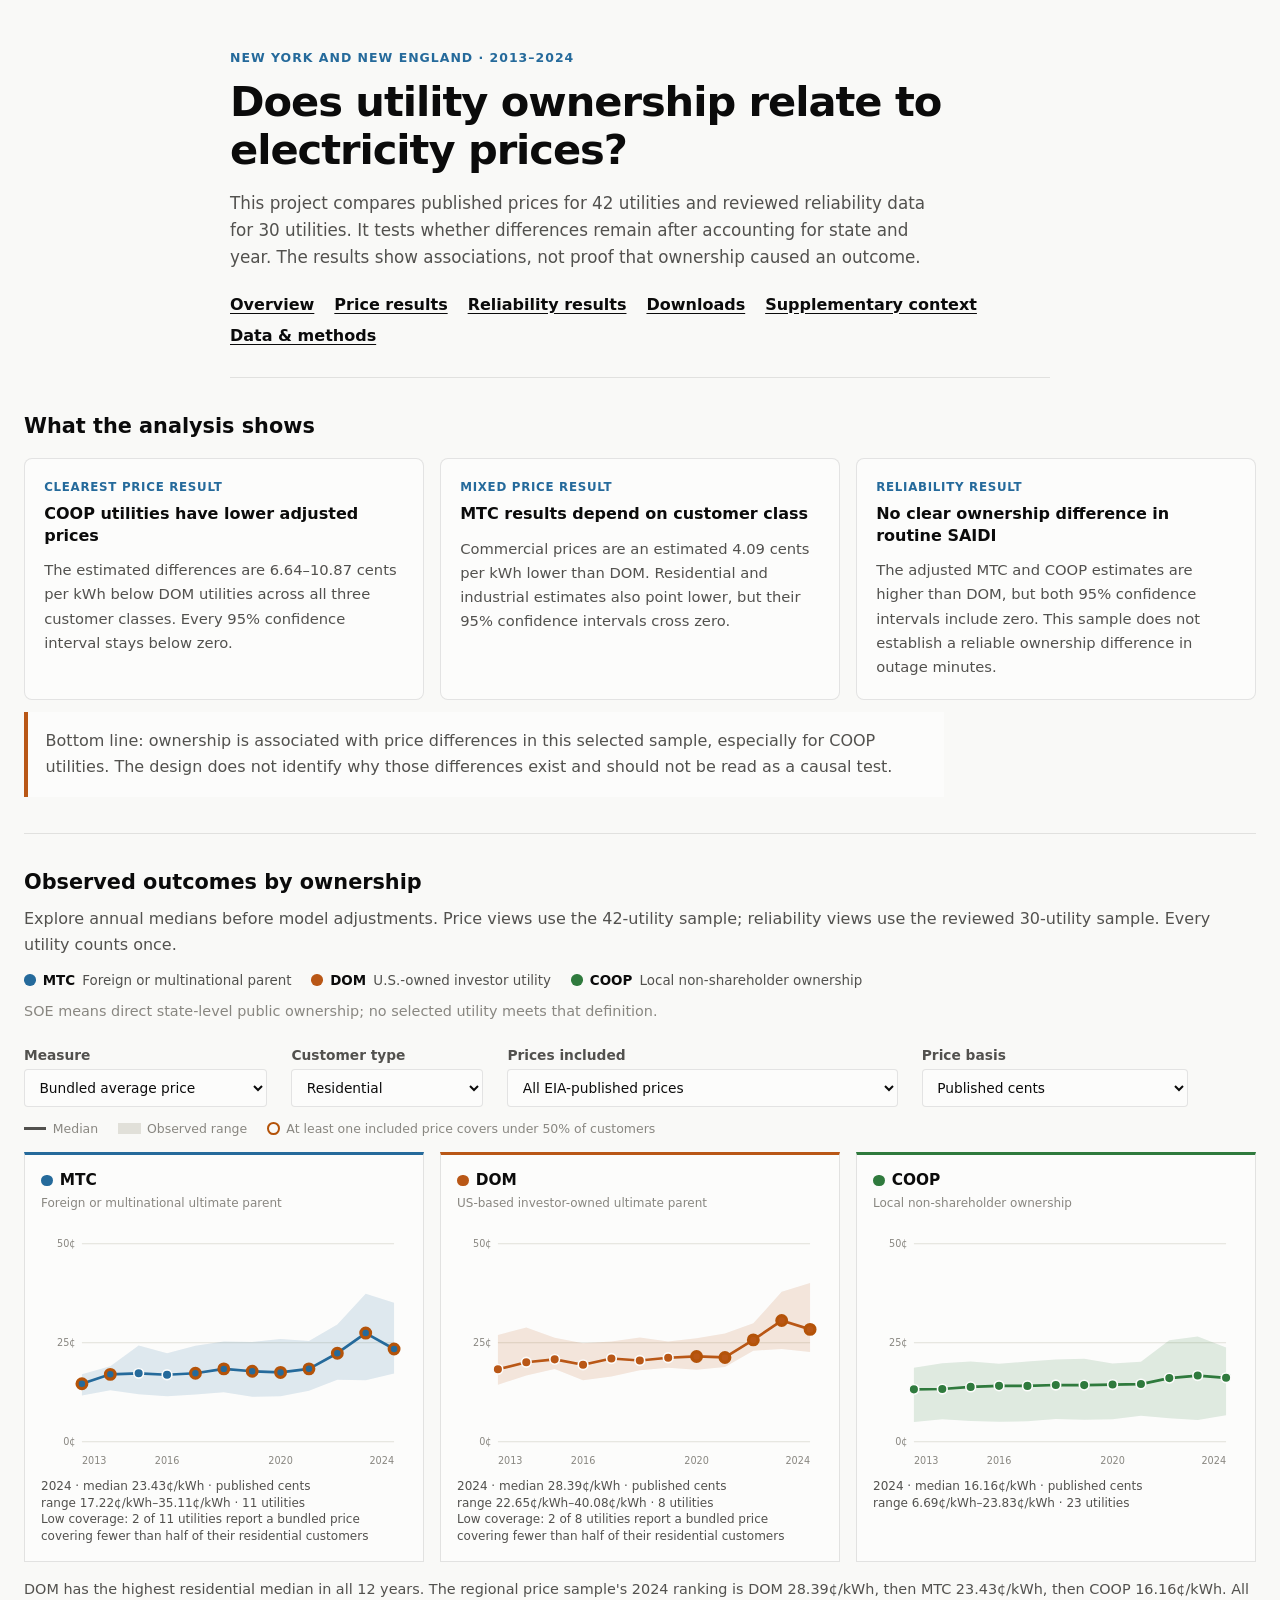
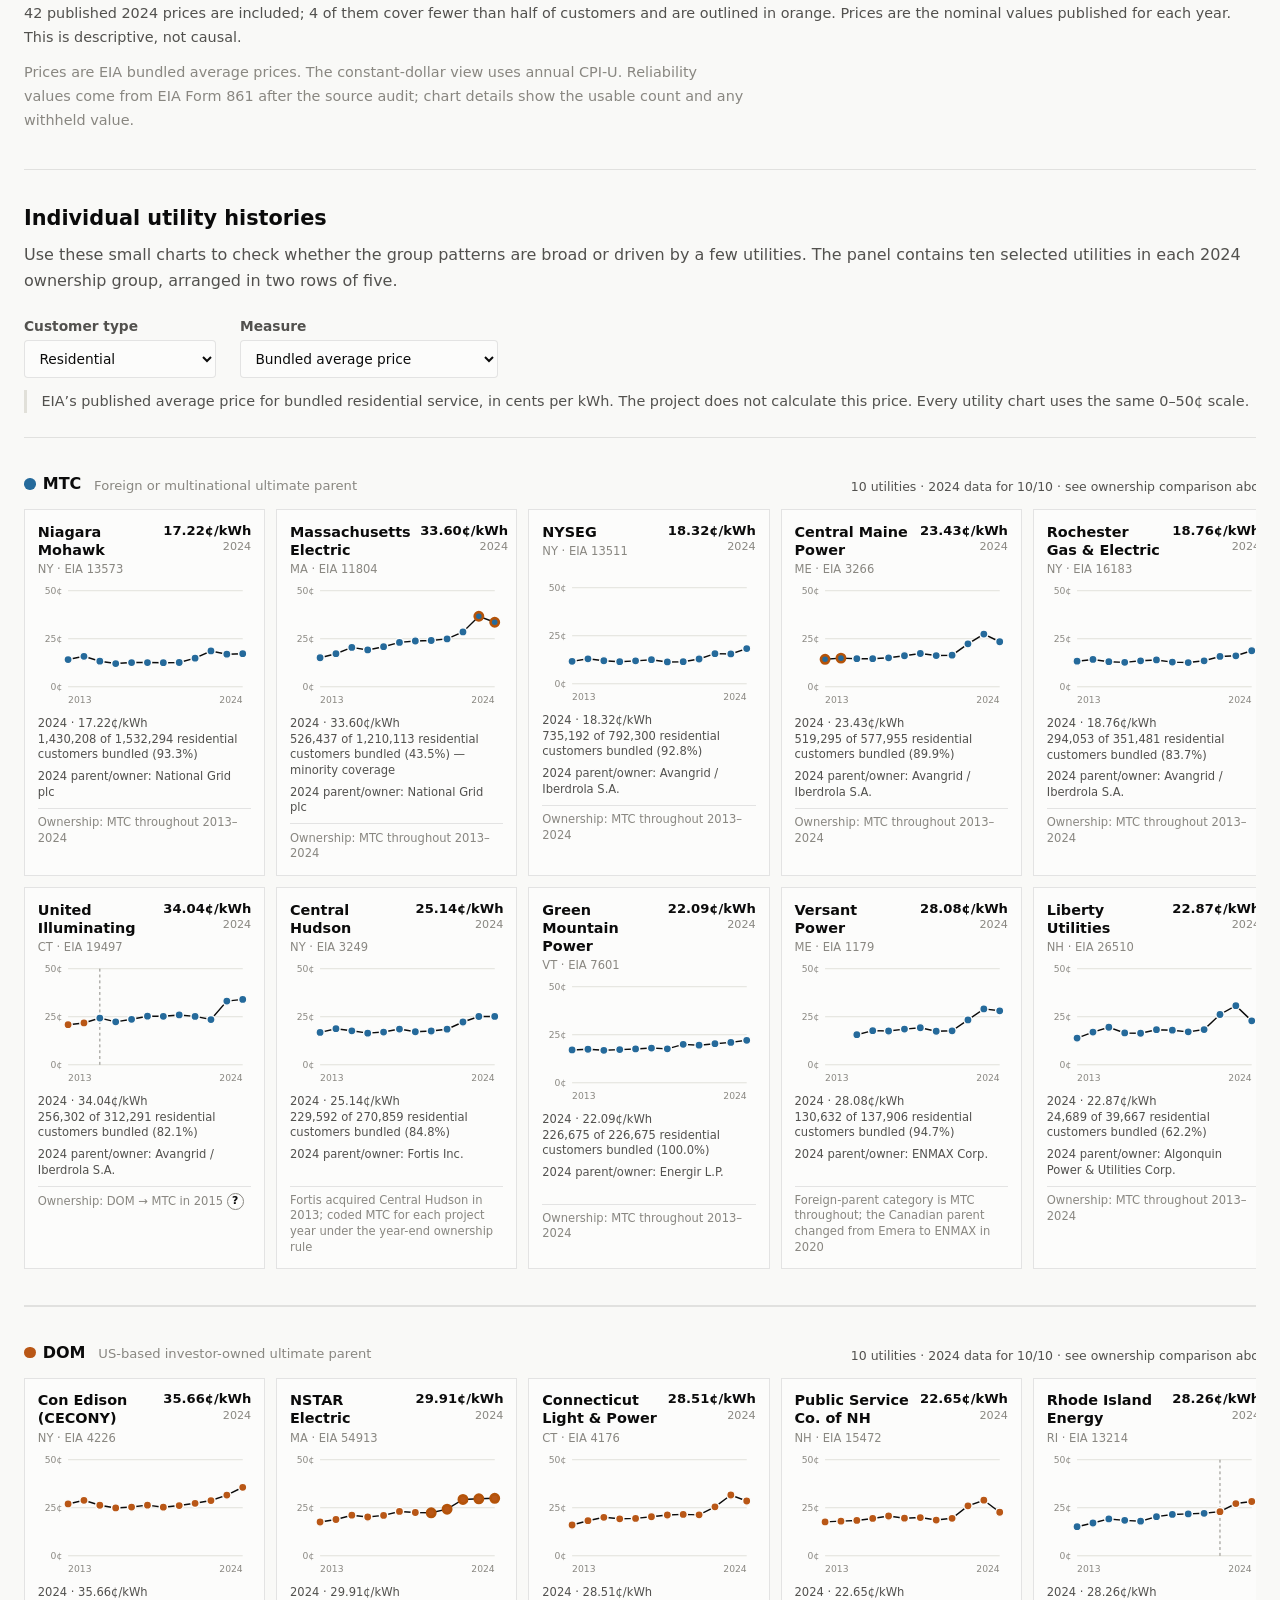
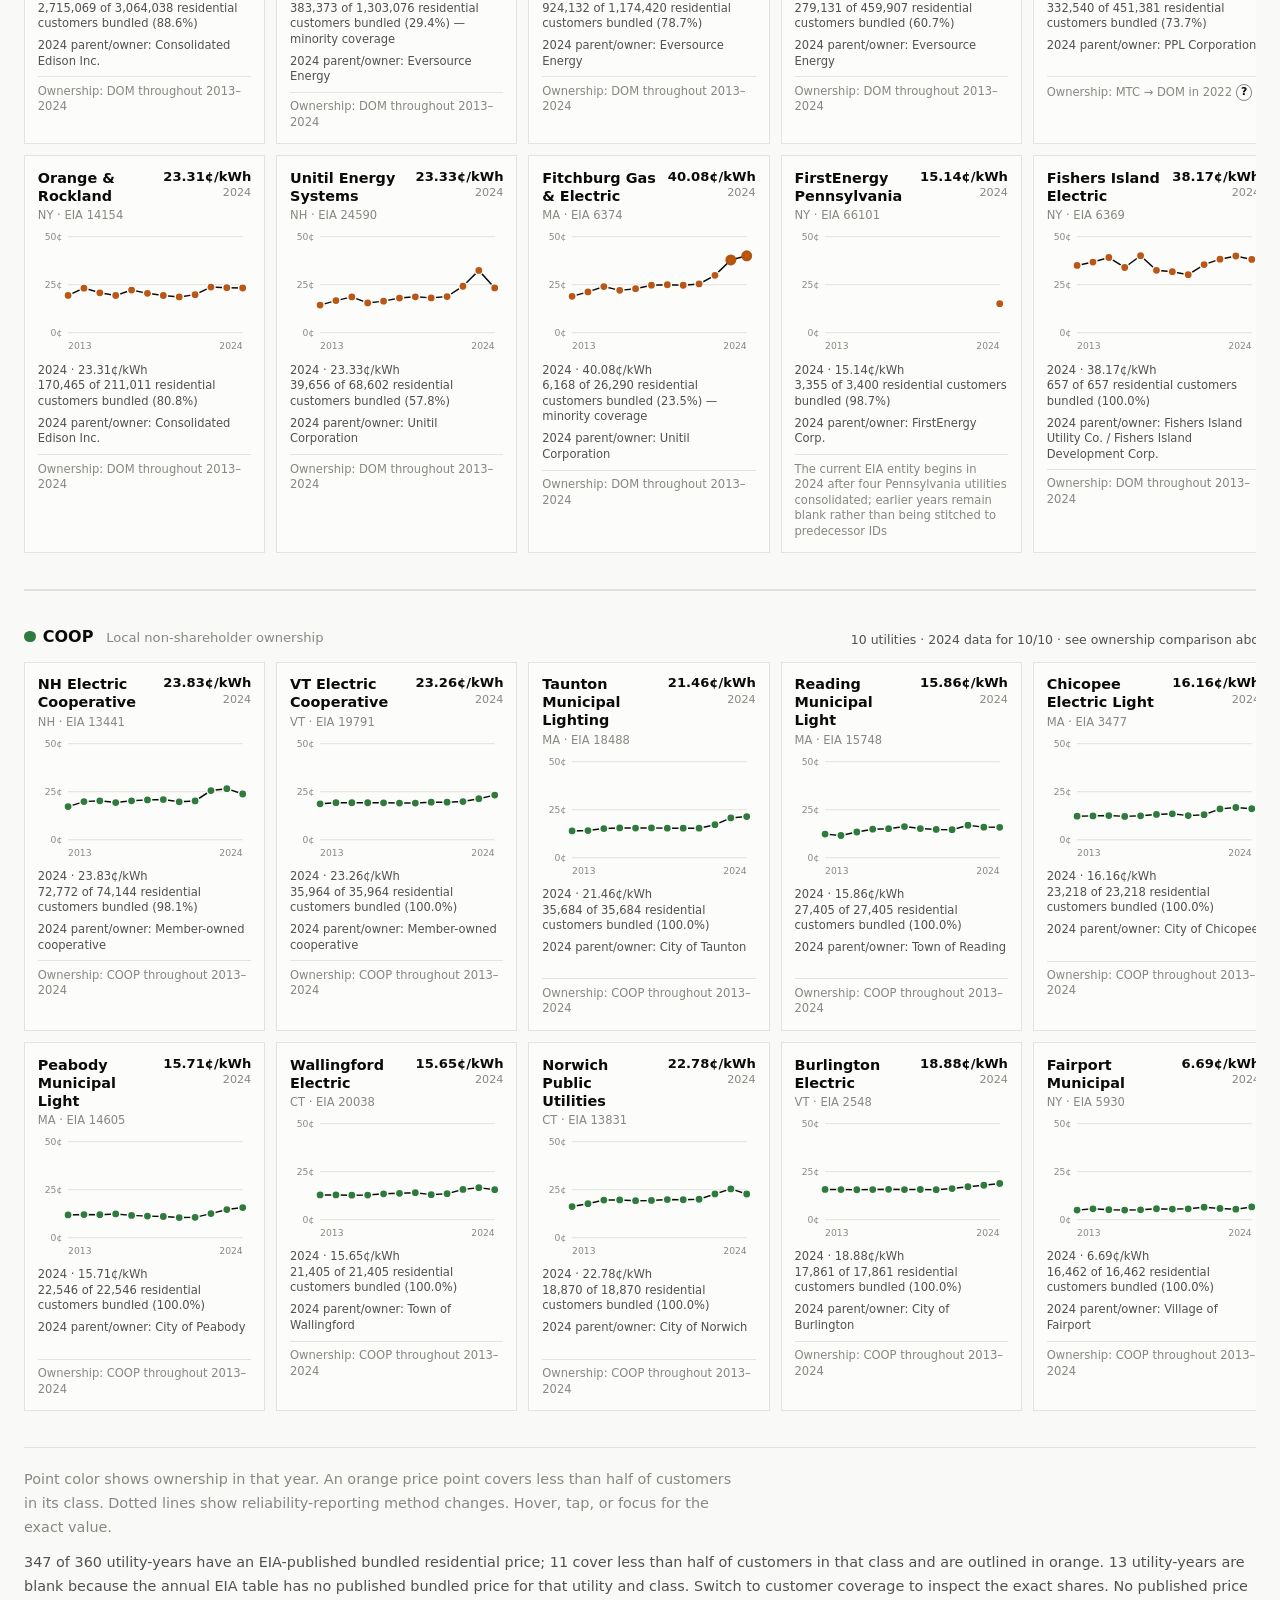
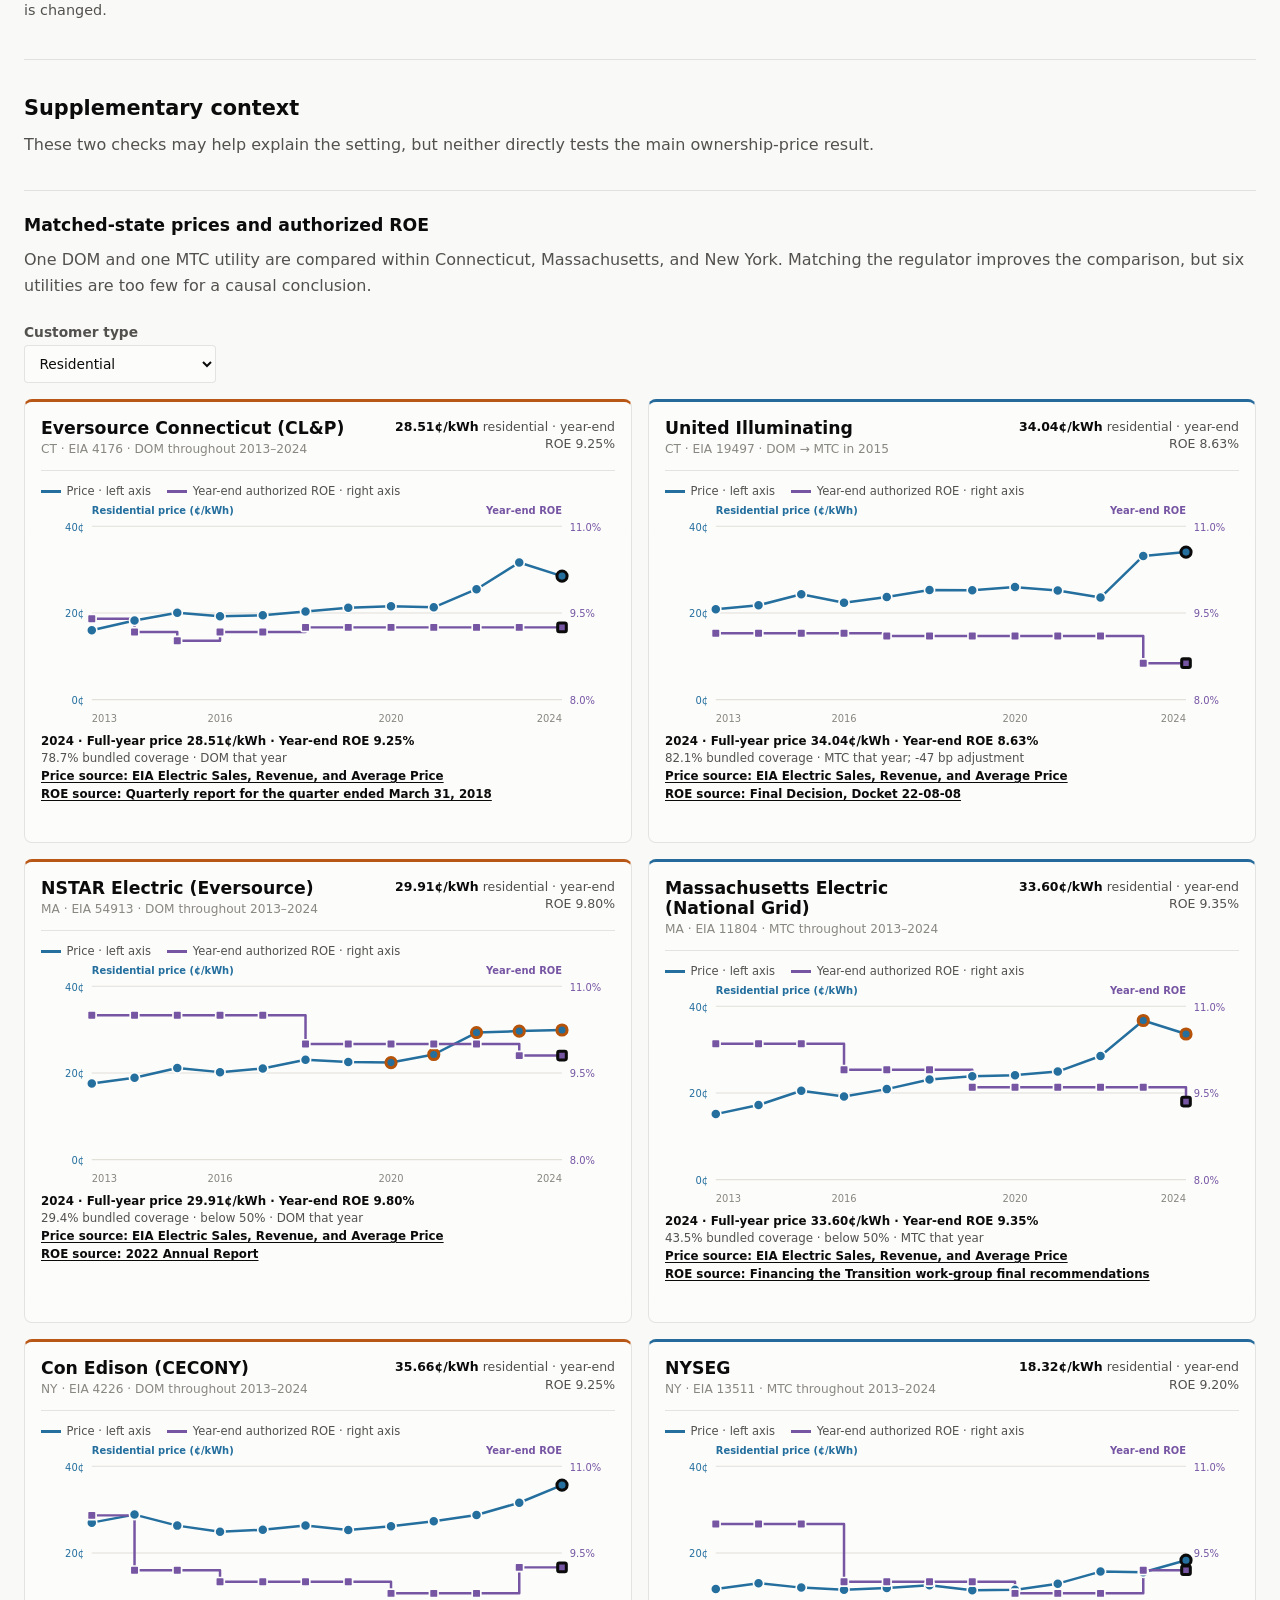
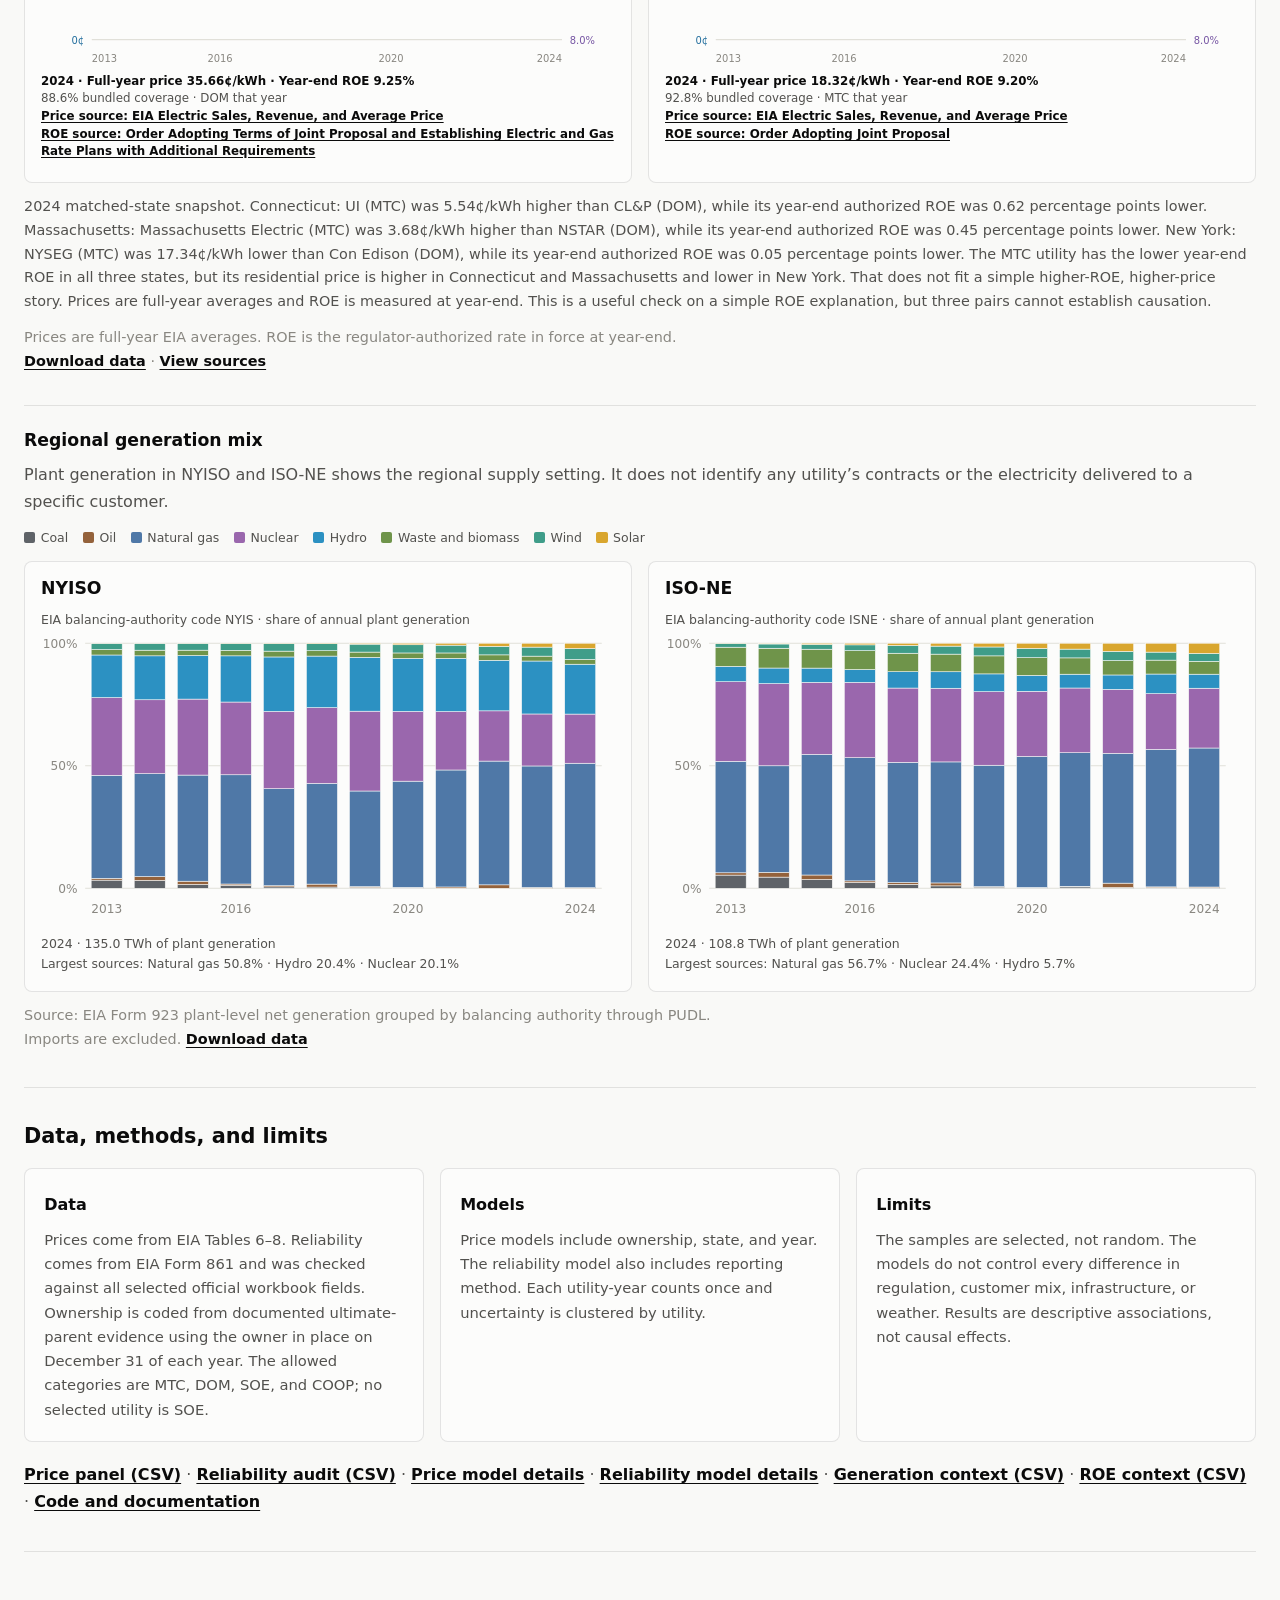
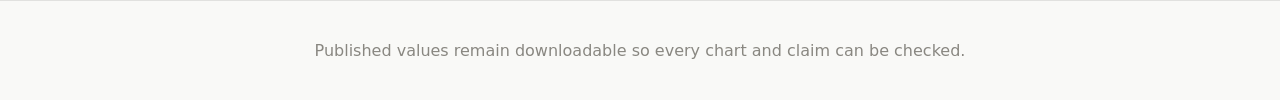
==== commit 135c6571: "update" ====
--- a/site/index.html
+++ b/site/index.html
@@ -21,6 +21,7 @@
       <a href="index.html" aria-current="page">Overview</a>
       <a href="price-model.html">Price results</a>
       <a href="reliability-panel-model.html">Reliability results</a>
+      <a href="downloads.html">Downloads</a>
       <a href="#supplementary">Supplementary context</a>
       <a href="#methods">Data &amp; methods</a>
     </nav>
--- a/site/styles.css
+++ b/site/styles.css
@@ -1083,6 +1083,100 @@
 
 .research-main p {
   margin: 0.75rem 0 0;
+}
+
+/* Downloadable paper assets. */
+
+.downloads-main section:first-child {
+  padding-top: 1.5rem;
+}
+
+.download-grid {
+  display: grid;
+  grid-template-columns: repeat(auto-fit, minmax(280px, 1fr));
+  gap: 1.25rem;
+  margin-top: 1.25rem;
+}
+
+.download-grid--figures {
+  grid-template-columns: minmax(0, 900px);
+}
+
+.downloads-section-intro {
+  max-width: 52rem;
+}
+
+.download-card {
+  overflow: hidden;
+  border: 1px solid var(--border);
+  border-radius: 8px;
+  background: var(--surface);
+}
+
+.download-card__preview {
+  display: block;
+  aspect-ratio: 16 / 9;
+  overflow: hidden;
+  border-bottom: 1px solid var(--border);
+  background: #ffffff;
+}
+
+.download-card__preview img {
+  width: 100%;
+  height: 100%;
+  object-fit: contain;
+}
+
+.download-card__preview--figure {
+  aspect-ratio: 30 / 17;
+}
+
+.download-card__body {
+  padding: 1rem 1.1rem 1.15rem;
+}
+
+.download-card__body--title {
+  padding-bottom: 0.9rem;
+}
+
+.download-card__body--title + .download-card__preview {
+  border-top: 1px solid var(--border);
+}
+
+.download-card__body h3 {
+  margin: 0;
+  font-size: 1rem;
+}
+
+.download-card__body p {
+  margin: 0.45rem 0 0;
+  font-size: 0.9rem;
+}
+
+.download-card__body .figure-caption {
+  color: var(--ink-primary);
+}
+
+.download-card__body .figure-note {
+  font-size: 0.82rem;
+  line-height: 1.55;
+}
+
+.download-button {
+  display: inline-block;
+  margin-top: 0.85rem;
+  padding: 0.6rem 0.85rem;
+  border-radius: 5px;
+  background: var(--ink-primary);
+  color: var(--page) !important;
+  font-size: 0.88rem;
+  font-weight: 750;
+  text-decoration: none;
+}
+
+.download-button:hover,
+.download-button:focus-visible {
+  opacity: 0.82;
 }
 
 .research-main ul {
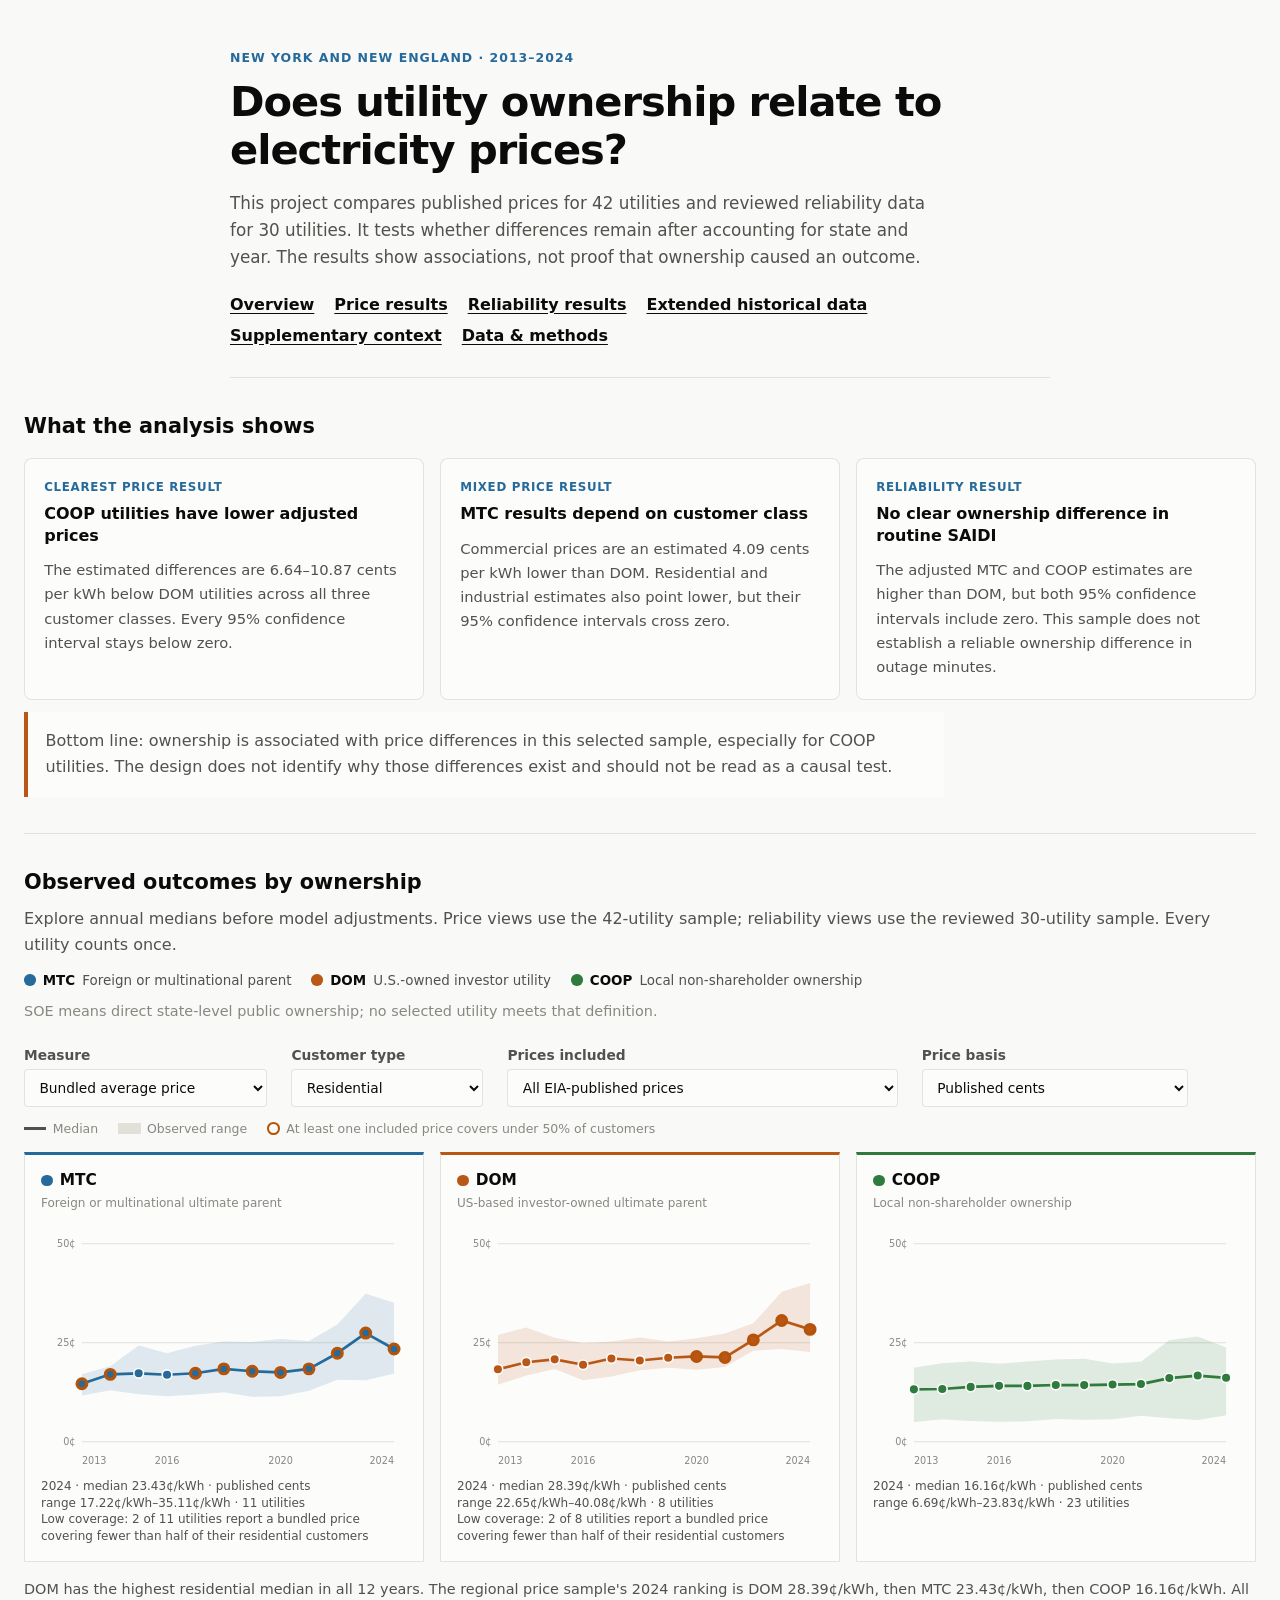
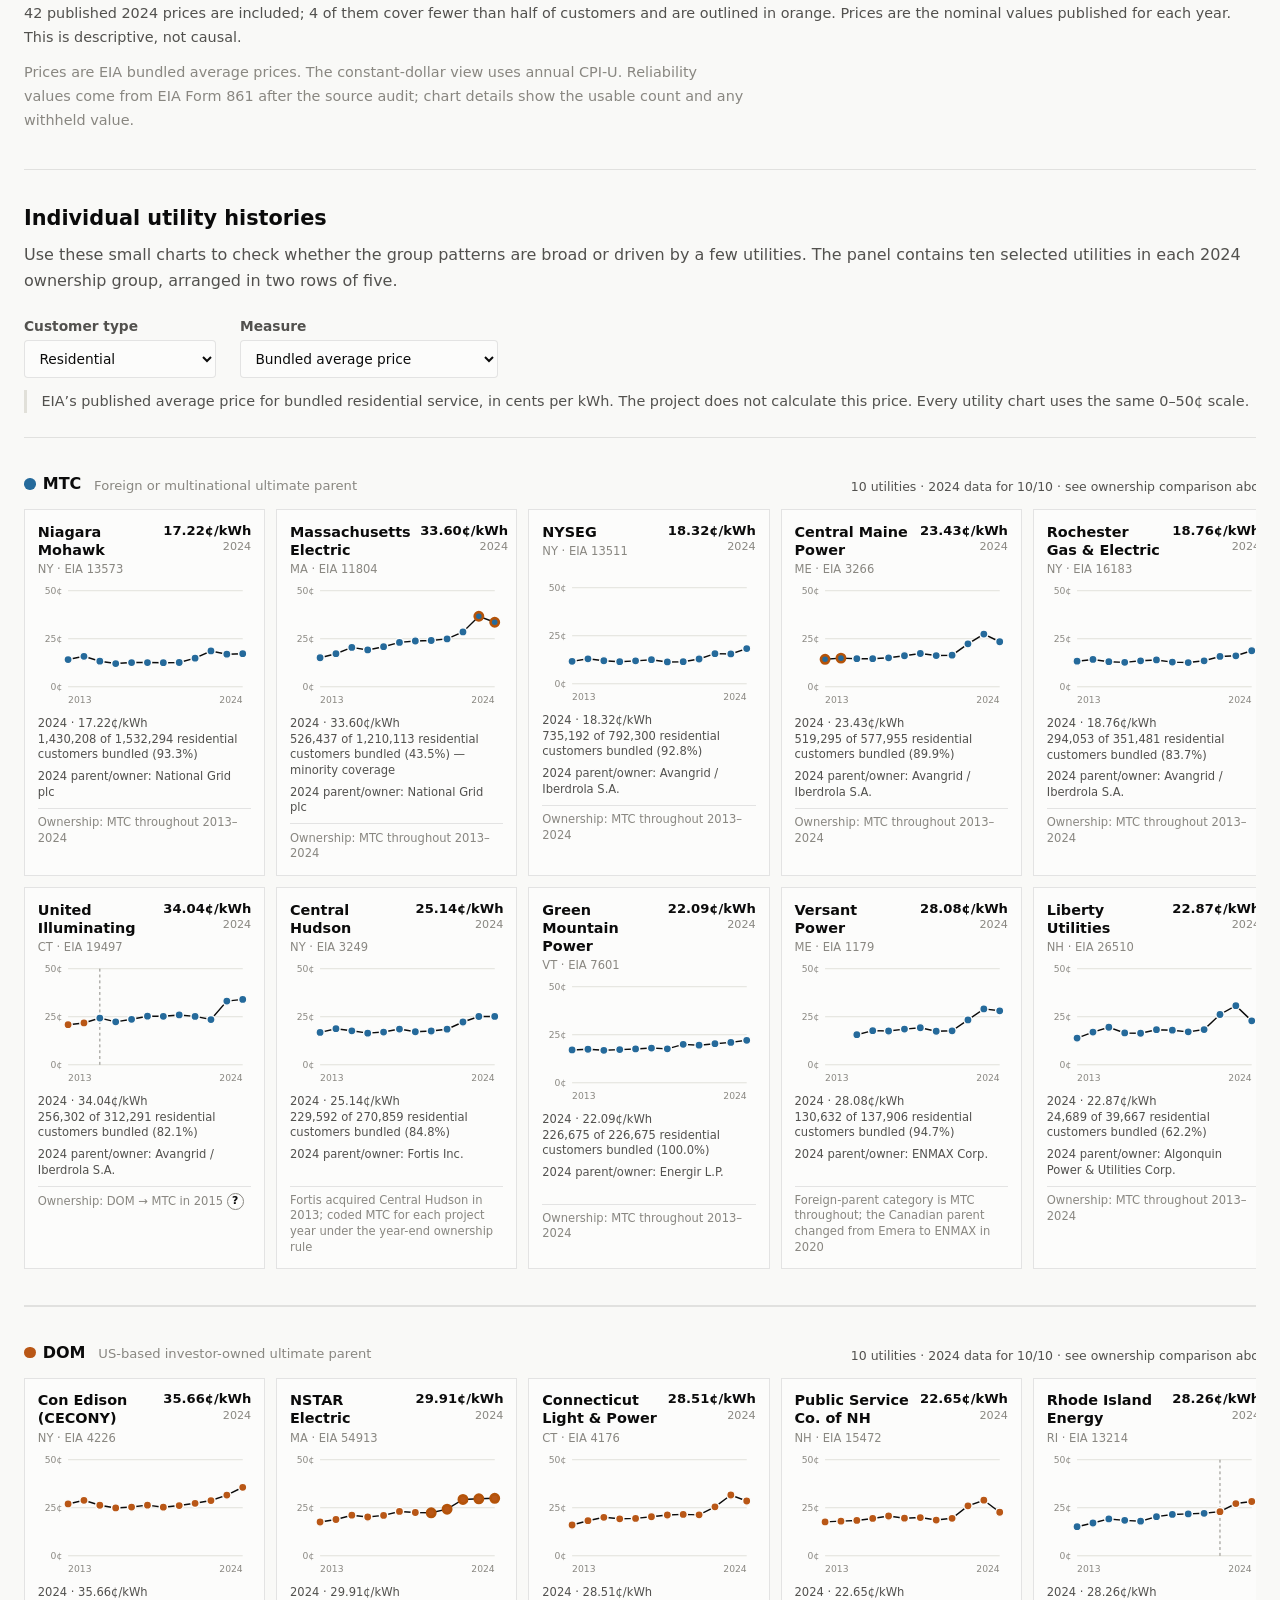
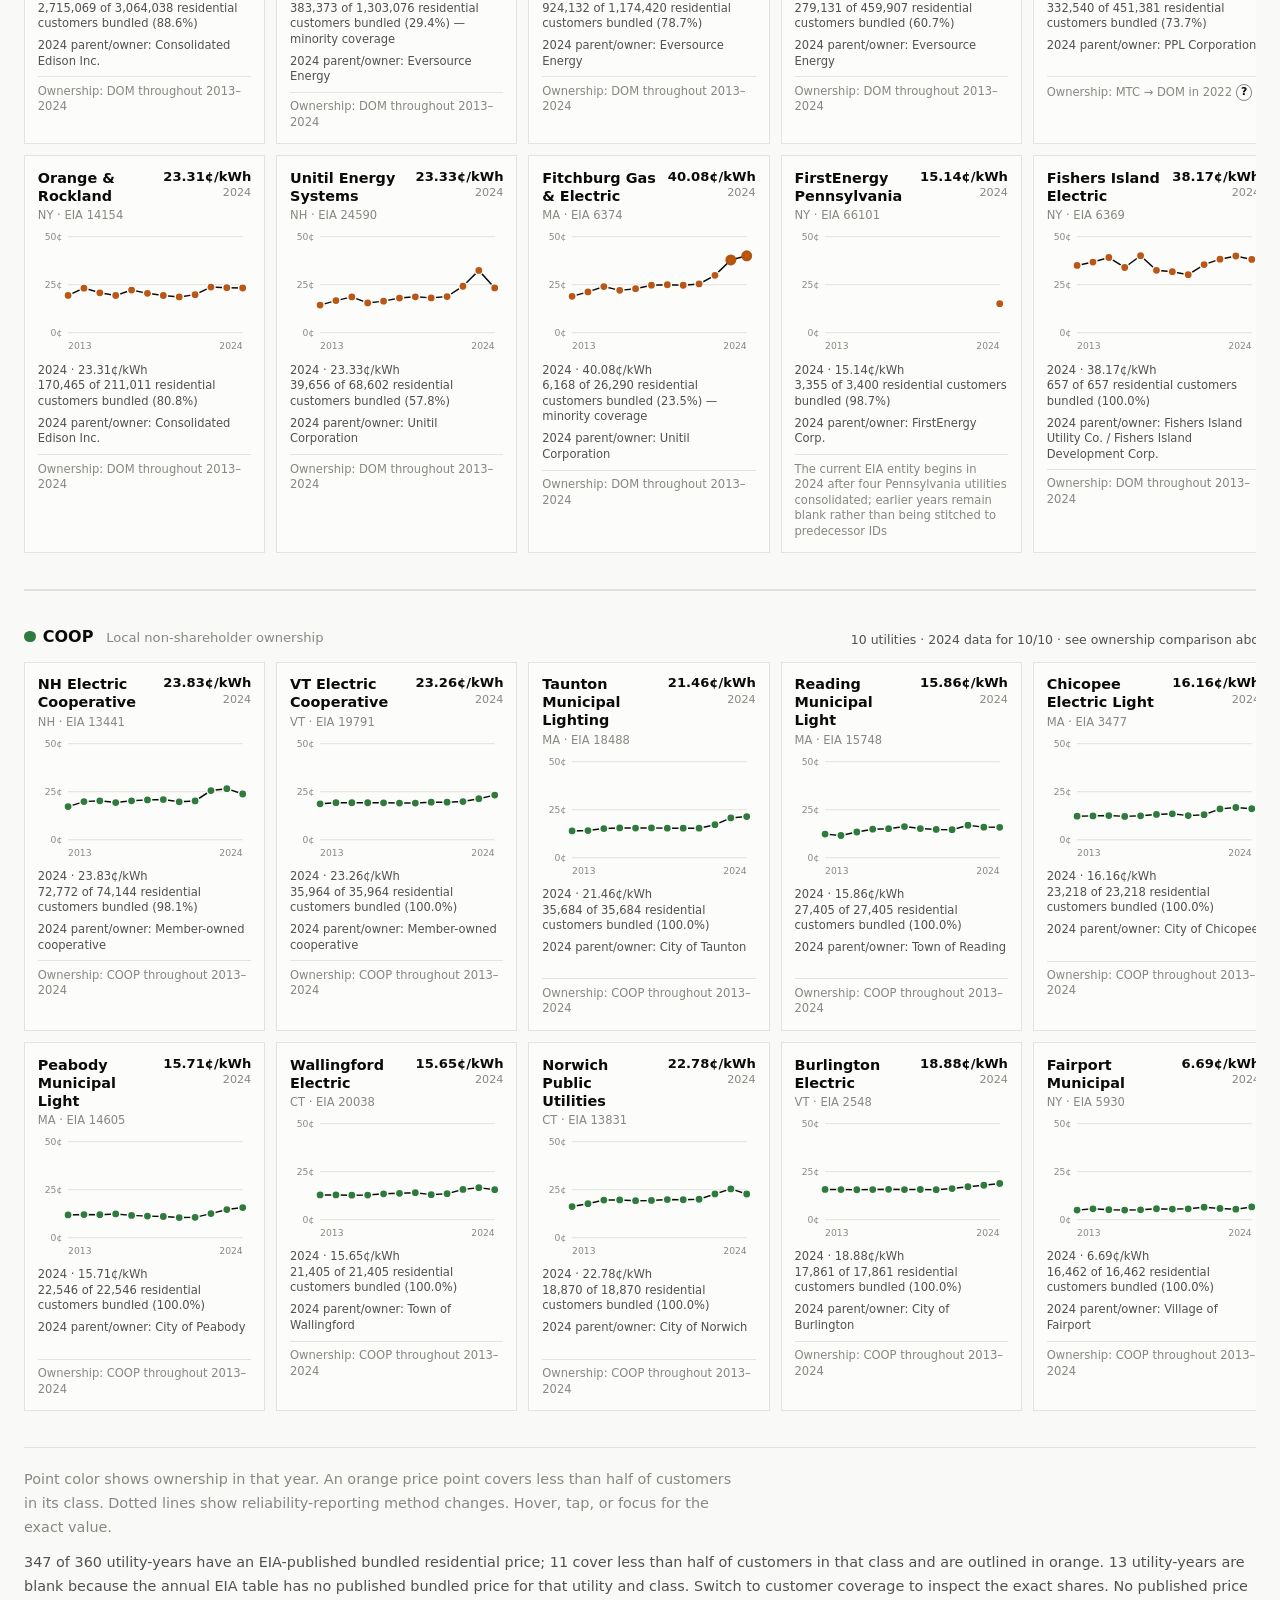
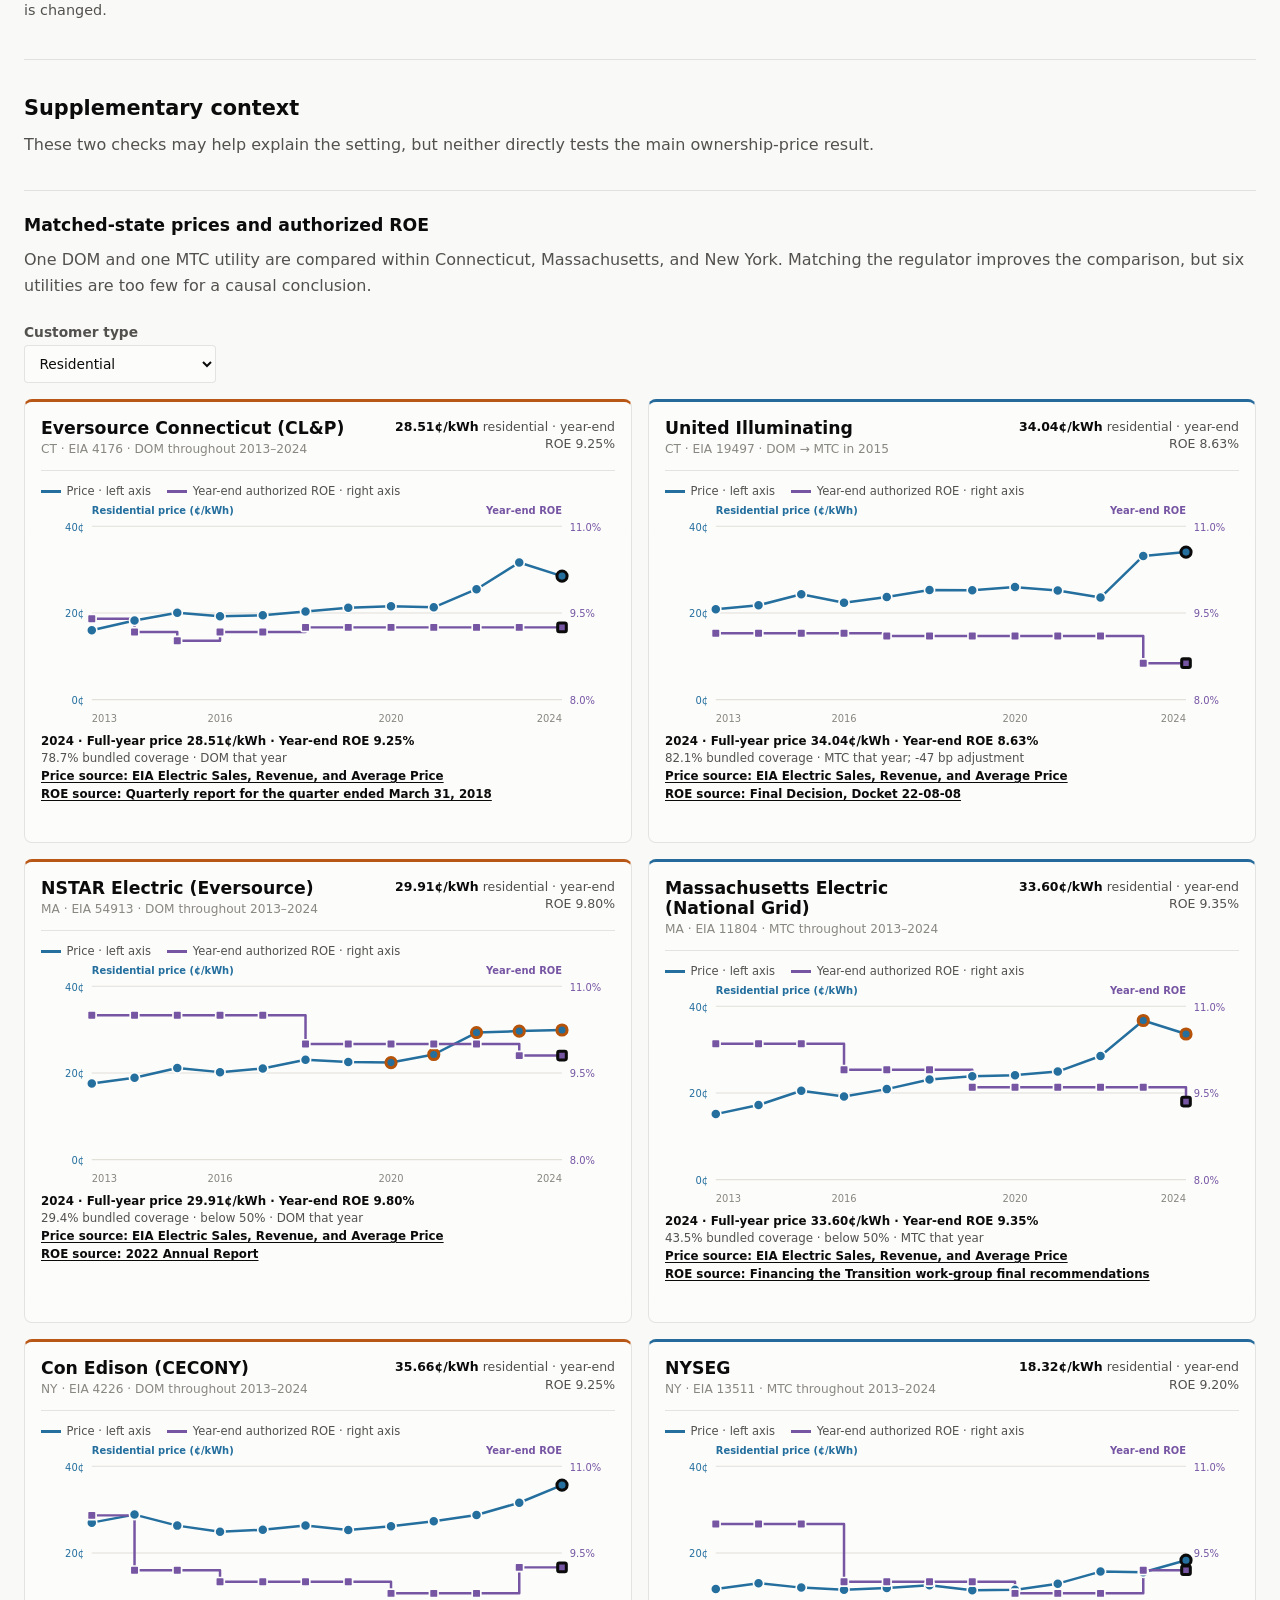
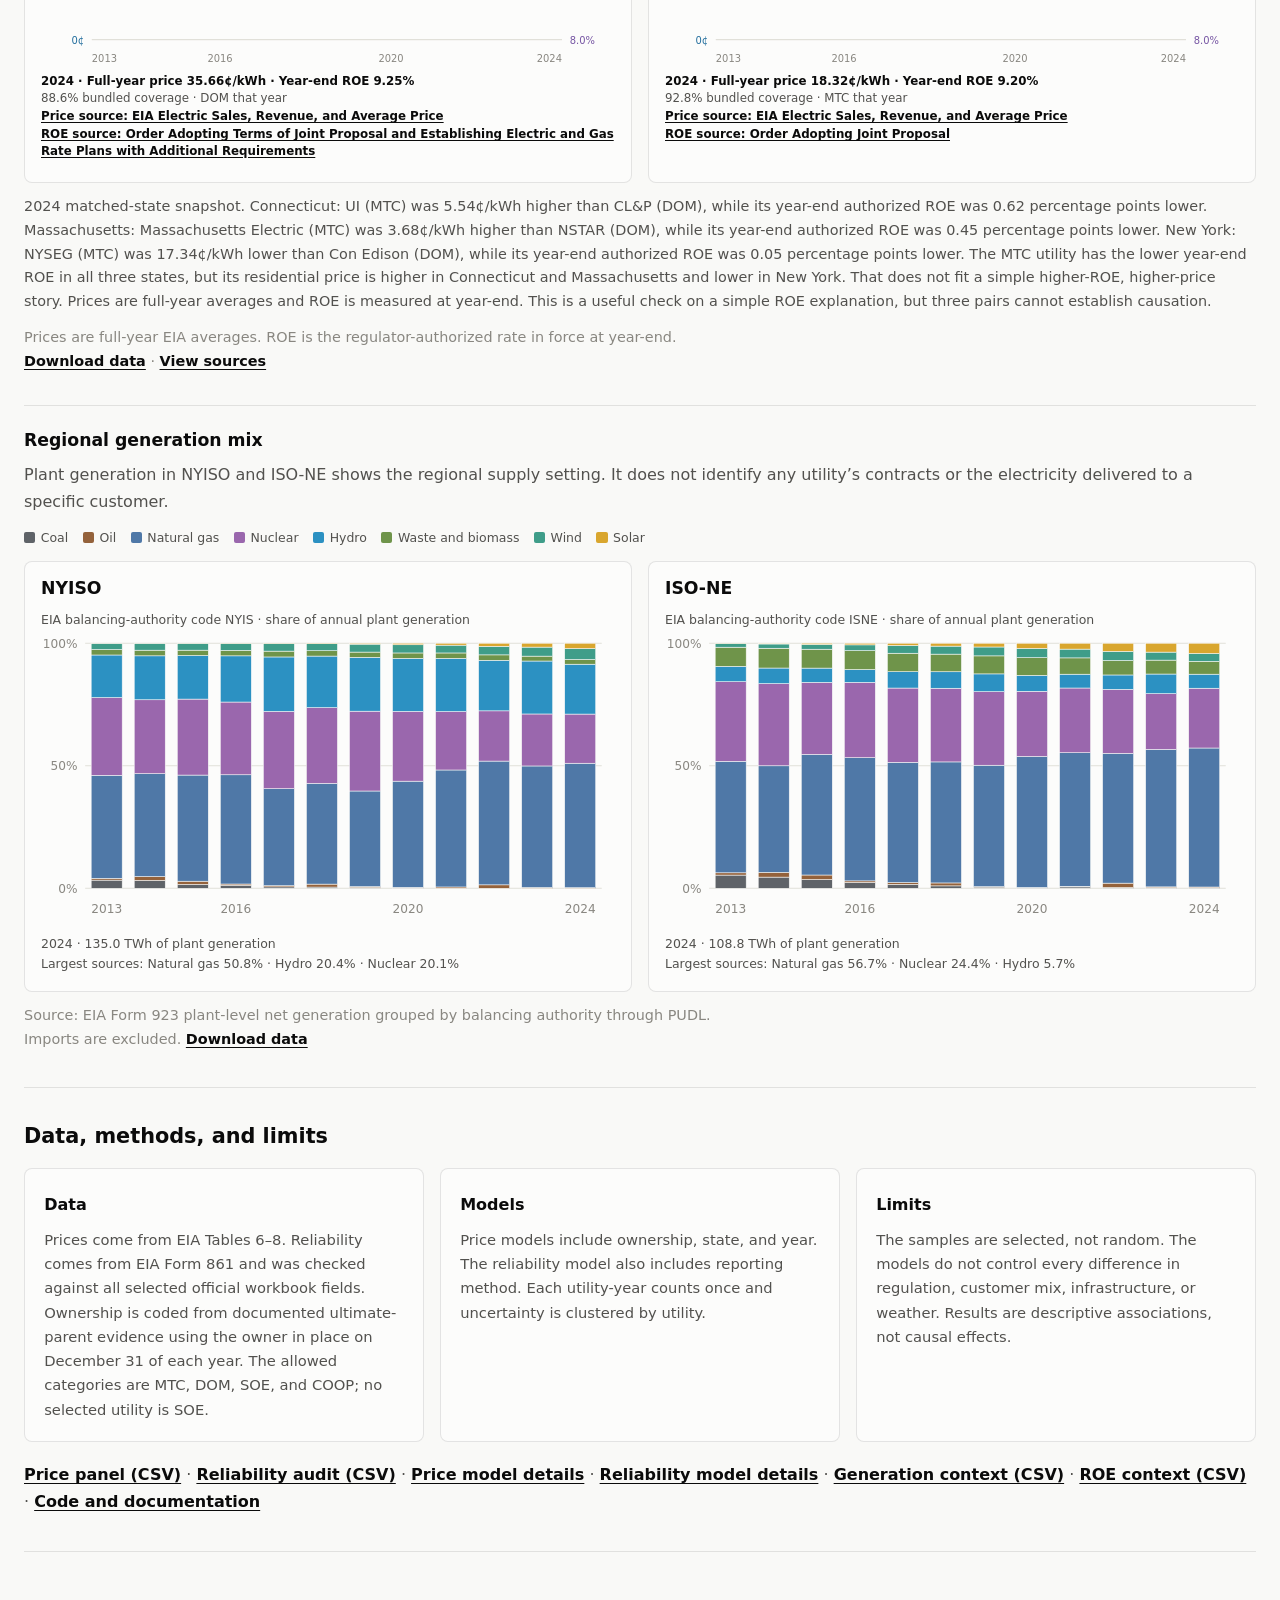
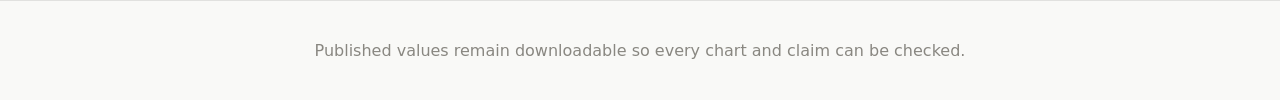
==== commit 81042522: "Add extended historical utility panel" ====
--- a/site/index.html
+++ b/site/index.html
@@ -21,7 +21,7 @@
       <a href="index.html" aria-current="page">Overview</a>
       <a href="price-model.html">Price results</a>
       <a href="reliability-panel-model.html">Reliability results</a>
-      <a href="downloads.html">Downloads</a>
+      <a href="november-data-extension.html">Extended historical data</a>
       <a href="#supplementary">Supplementary context</a>
       <a href="#methods">Data &amp; methods</a>
     </nav>
--- a/site/styles.css
+++ b/site/styles.css
@@ -1083,100 +1083,6 @@
 
 .research-main p {
   margin: 0.75rem 0 0;
-}
-
-/* Downloadable paper assets. */
-
-.downloads-main section:first-child {
-  padding-top: 1.5rem;
-}
-
-.download-grid {
-  display: grid;
-  grid-template-columns: repeat(auto-fit, minmax(280px, 1fr));
-  gap: 1.25rem;
-  margin-top: 1.25rem;
-}
-
-.download-grid--figures {
-  grid-template-columns: minmax(0, 900px);
-}
-
-.downloads-section-intro {
-  max-width: 52rem;
-}
-
-.download-card {
-  overflow: hidden;
-  border: 1px solid var(--border);
-  border-radius: 8px;
-  background: var(--surface);
-}
-
-.download-card__preview {
-  display: block;
-  aspect-ratio: 16 / 9;
-  overflow: hidden;
-  border-bottom: 1px solid var(--border);
-  background: #ffffff;
-}
-
-.download-card__preview img {
-  width: 100%;
-  height: 100%;
-  object-fit: contain;
-}
-
-.download-card__preview--figure {
-  aspect-ratio: 30 / 17;
-}
-
-.download-card__body {
-  padding: 1rem 1.1rem 1.15rem;
-}
-
-.download-card__body--title {
-  padding-bottom: 0.9rem;
-}
-
-.download-card__body--title + .download-card__preview {
-  border-top: 1px solid var(--border);
-}
-
-.download-card__body h3 {
-  margin: 0;
-  font-size: 1rem;
-}
-
-.download-card__body p {
-  margin: 0.45rem 0 0;
-  font-size: 0.9rem;
-}
-
-.download-card__body .figure-caption {
-  color: var(--ink-primary);
-}
-
-.download-card__body .figure-note {
-  font-size: 0.82rem;
-  line-height: 1.55;
-}
-
-.download-button {
-  display: inline-block;
-  margin-top: 0.85rem;
-  padding: 0.6rem 0.85rem;
-  border-radius: 5px;
-  background: var(--ink-primary);
-  color: var(--page) !important;
-  font-size: 0.88rem;
-  font-weight: 750;
-  text-decoration: none;
-}
-
-.download-button:hover,
-.download-button:focus-visible {
-  opacity: 0.82;
 }
 
 .research-main ul {
@@ -2925,3 +2831,175 @@
     text-align: left;
   }
 }
+
+/* Historical 2001–2024 data-extension page. */
+
+.extension-header {
+  border-bottom-color: color-mix(in srgb, var(--ownership-mtc) 28%, var(--border));
+}
+
+.extension-scope-line {
+  display: flex;
+  align-items: end;
+  max-width: 960px;
+  margin-top: 1.25rem;
+  padding-top: 0.8rem;
+  border-top: 1px solid var(--border);
+  gap: 1.25rem;
+  color: var(--ink-secondary);
+  font-size: 0.9rem;
+  line-height: 1.5;
+}
+
+.extension-scope-line p {
+  max-width: 640px;
+  margin: 0;
+}
+
+.extension-section-heading p {
+  max-width: 720px;
+}
+
+.extension-chart {
+  min-height: 260px;
+  margin-top: 1.25rem;
+  padding: 0.75rem 0;
+  overflow-x: auto;
+  border-block: 1px solid var(--border);
+}
+
+.extension-chart svg {
+  display: block;
+  width: 100%;
+  min-width: 680px;
+  height: auto;
+}
+
+.extension-chart circle:focus {
+  outline: none;
+  stroke: var(--ink-primary);
+  stroke-width: 3;
+}
+
+.extension-history-point,
+.extension-trend-point {
+  cursor: pointer;
+}
+
+.extension-history-point.is-selected,
+.extension-trend-point.is-selected {
+  stroke: var(--ink-primary);
+  stroke-width: 3;
+}
+
+.extension-svg-label {
+  fill: var(--ink-secondary);
+  font-family: system-ui, -apple-system, "Segoe UI", sans-serif;
+  font-size: 12px;
+}
+
+.extension-event-marker {
+  stroke: var(--ink-primary);
+  stroke-width: 1.5;
+  stroke-dasharray: 6 5;
+}
+
+.extension-event-label {
+  fill: var(--ink-primary);
+  font-weight: 700;
+}
+
+.extension-point-detail {
+  margin-top: 0.75rem;
+  padding: 0.85rem 0;
+  border-bottom: 1px solid var(--border);
+}
+
+.extension-point-detail__year {
+  margin: 0 0 0.65rem;
+  font-size: 0.82rem;
+  font-weight: 800;
+  letter-spacing: 0.04em;
+  text-transform: uppercase;
+}
+
+.extension-point-detail dl {
+  display: grid;
+  grid-template-columns: repeat(4, minmax(0, 1fr));
+  gap: 0.75rem 1.25rem;
+  margin: 0;
+}
+
+.extension-point-detail dt {
+  color: var(--ink-muted);
+  font-size: 0.76rem;
+  font-weight: 700;
+}
+
+.extension-point-detail dd {
+  margin: 0.2rem 0 0;
+  font-size: 0.9rem;
+  font-variant-numeric: tabular-nums;
+}
+
+.extension-event-list {
+  margin-top: 1.25rem;
+  border-top: 1px solid var(--border);
+}
+
+.extension-event-list article {
+  padding: 1rem 0;
+  border-bottom: 1px solid var(--border);
+}
+
+.extension-event-list h3 {
+  margin: 0;
+  font-size: 1rem;
+}
+
+.extension-event-list p {
+  max-width: 900px;
+  margin: 0.4rem 0 0;
+  color: var(--ink-secondary);
+  font-size: 0.9rem;
+  line-height: 1.55;
+}
+
+.extension-event-list a {
+  margin-left: 0.25rem;
+  color: var(--ownership-mtc);
+  font-weight: 700;
+}
+
+.extension-download-list {
+  display: grid;
+  gap: 0.7rem;
+  margin-top: 1.25rem;
+  padding-left: 1.25rem;
+}
+
+.extension-download-list a {
+  color: var(--ownership-mtc);
+  font-weight: 700;
+}
+
+@media (max-width: 760px) {
+  .extension-scope-line {
+    align-items: stretch;
+    flex-direction: column;
+  }
+
+  .extension-point-detail dl {
+    grid-template-columns: repeat(2, minmax(0, 1fr));
+  }
+}
+
+@media (max-width: 520px) {
+  .extension-point-detail dl {
+    grid-template-columns: 1fr;
+  }
+
+  .extension-chart {
+    padding: 0.5rem 0;
+  }
+}
